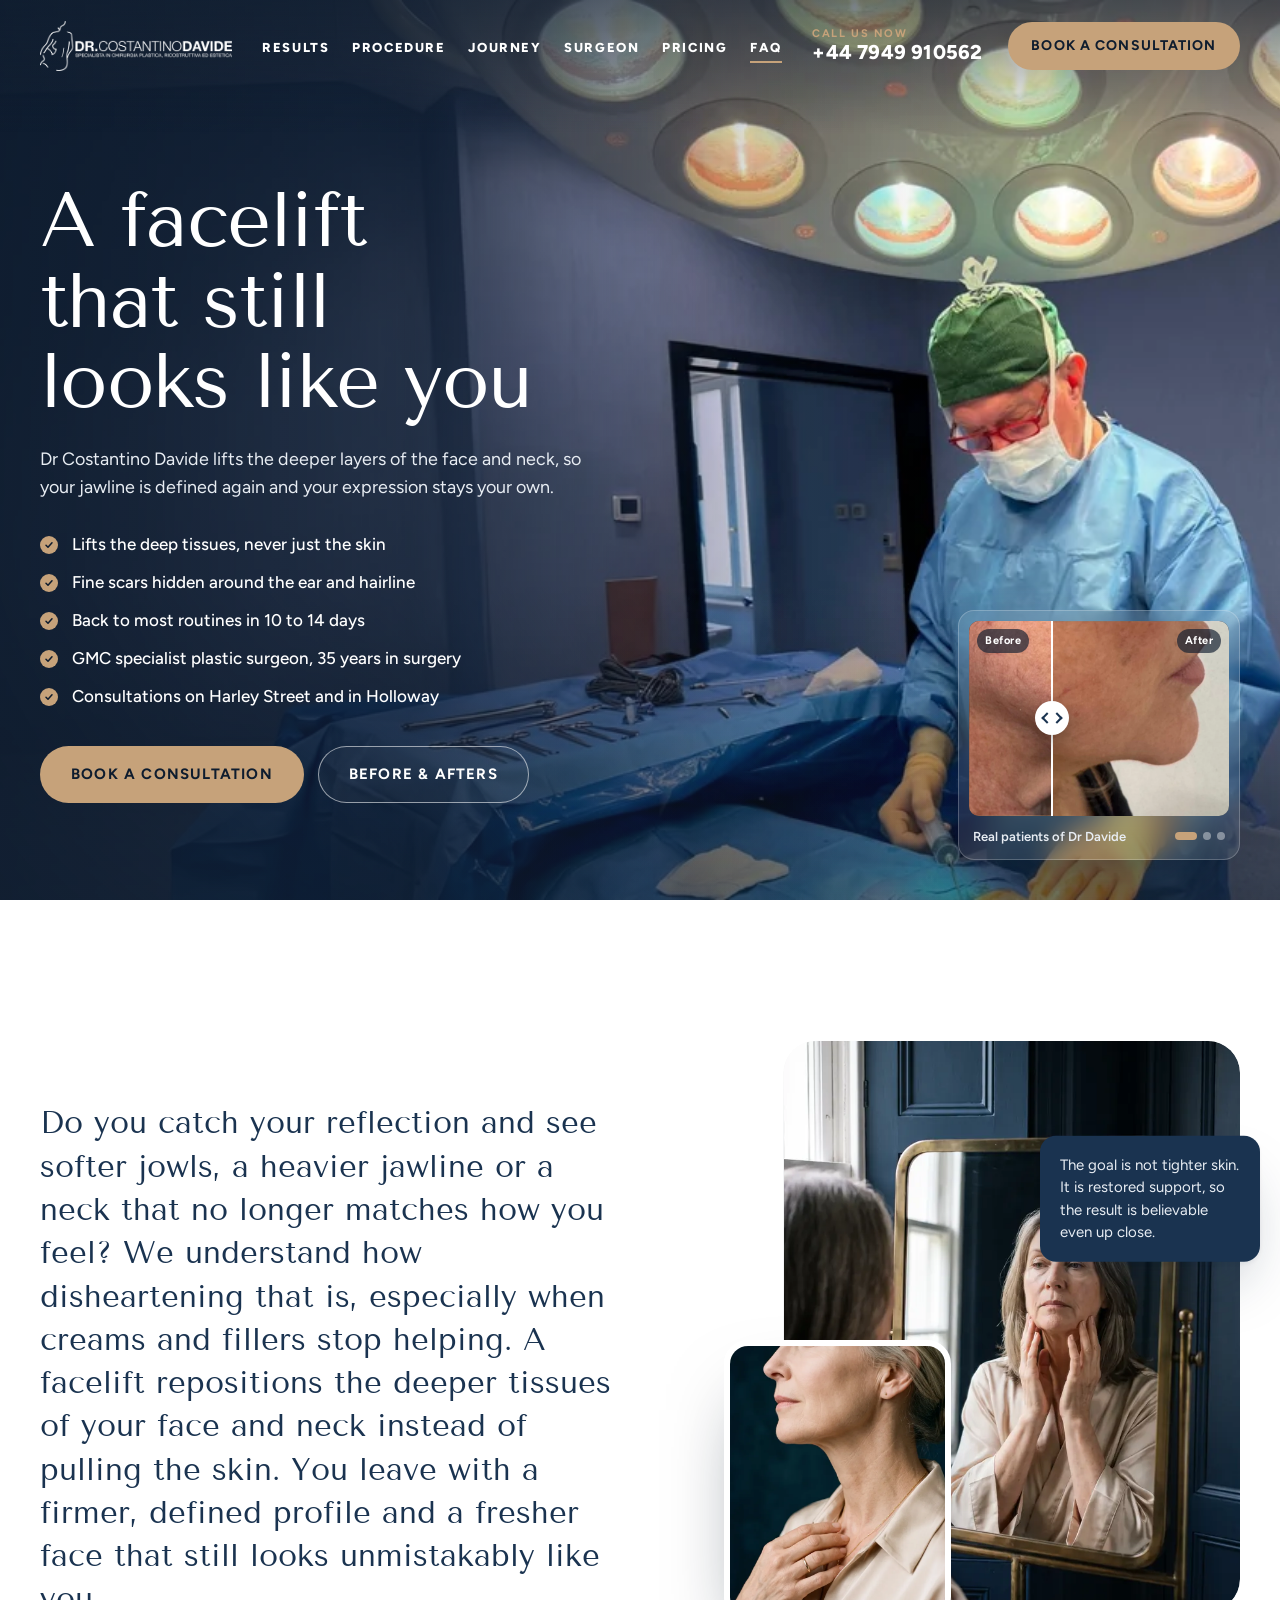
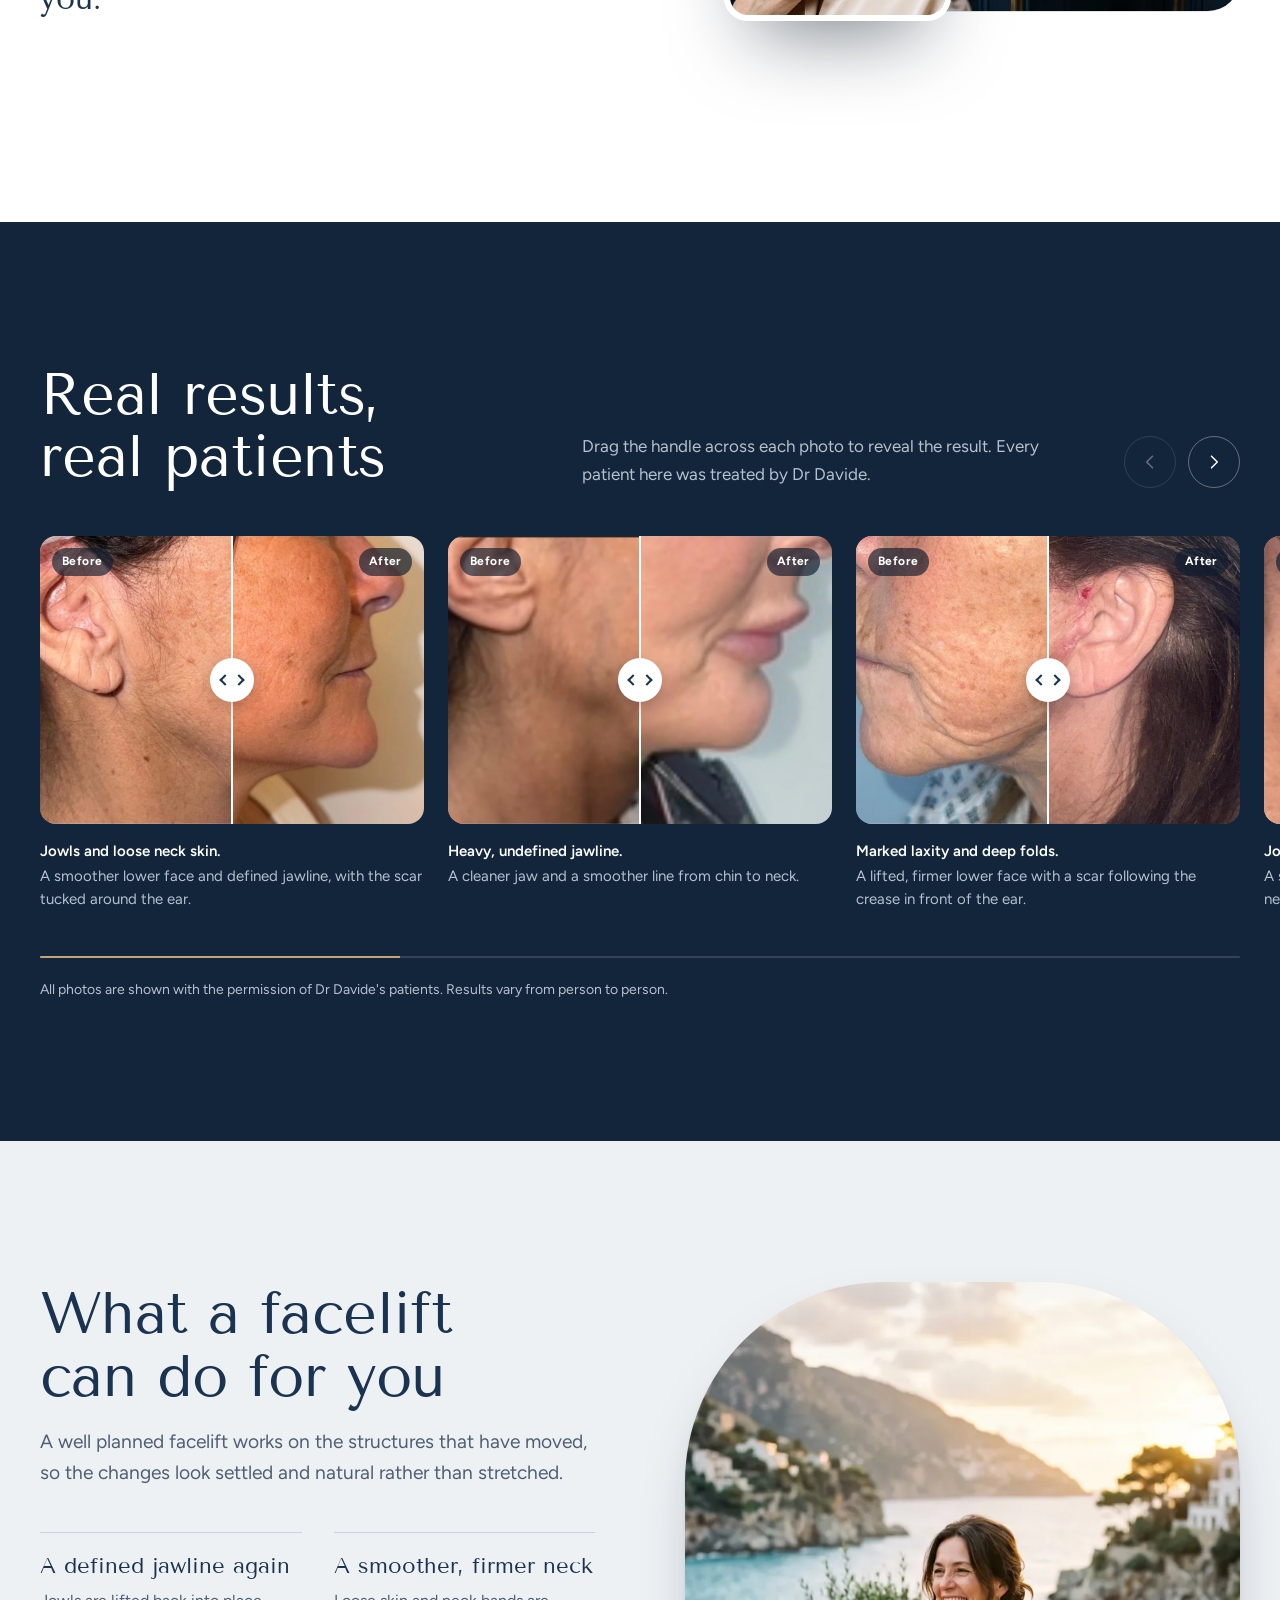
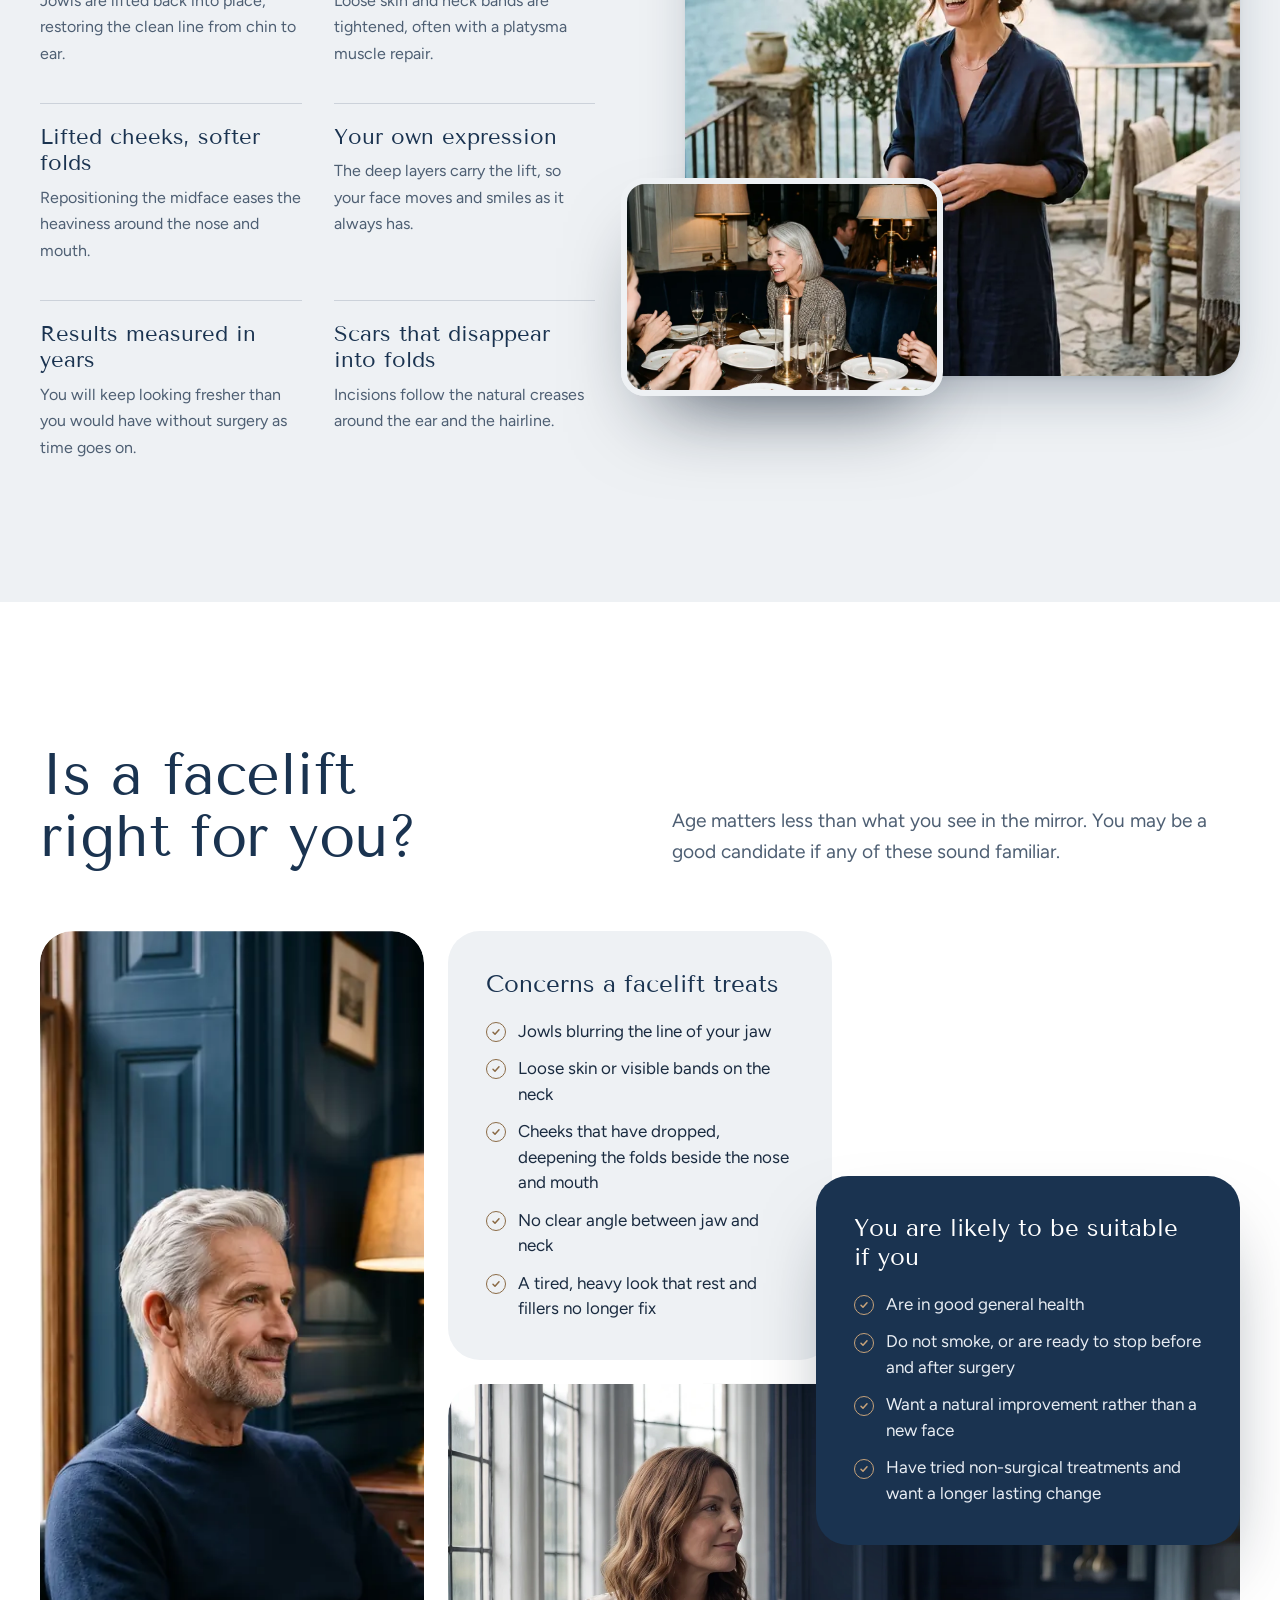
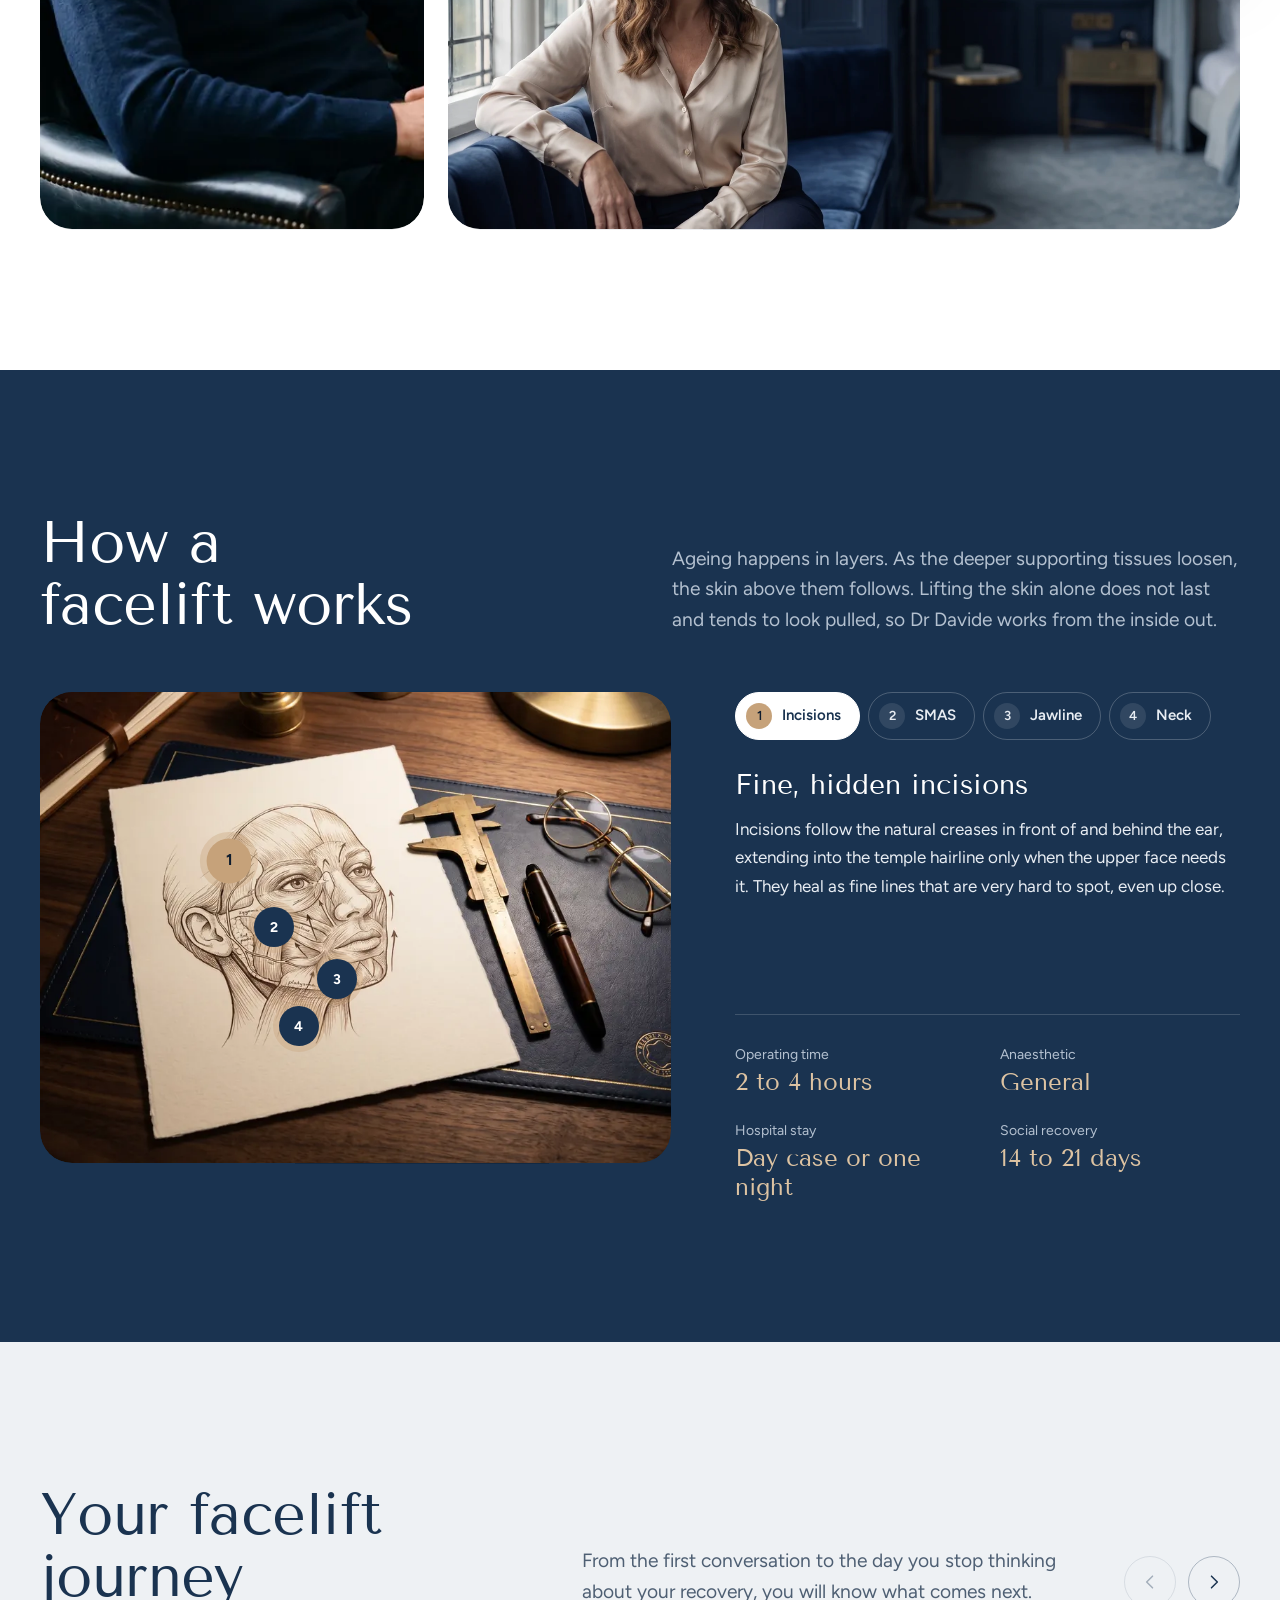
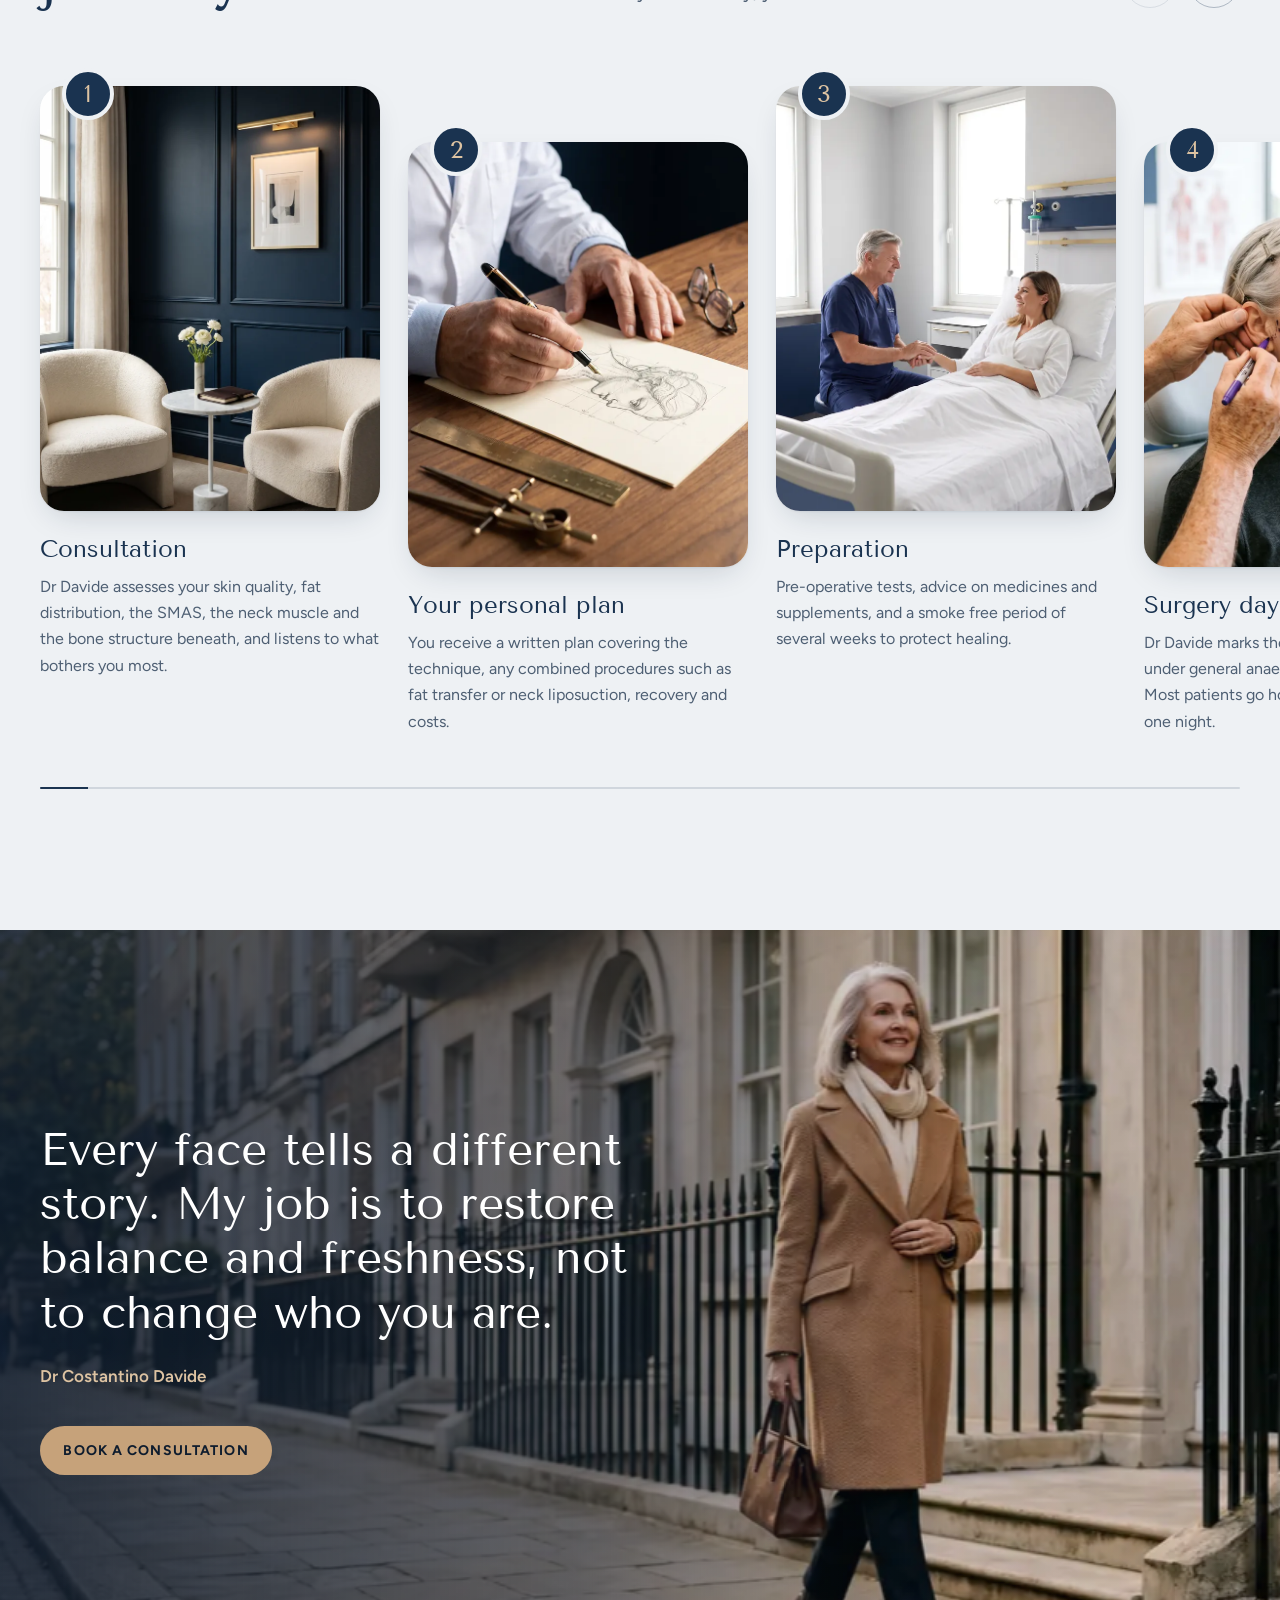
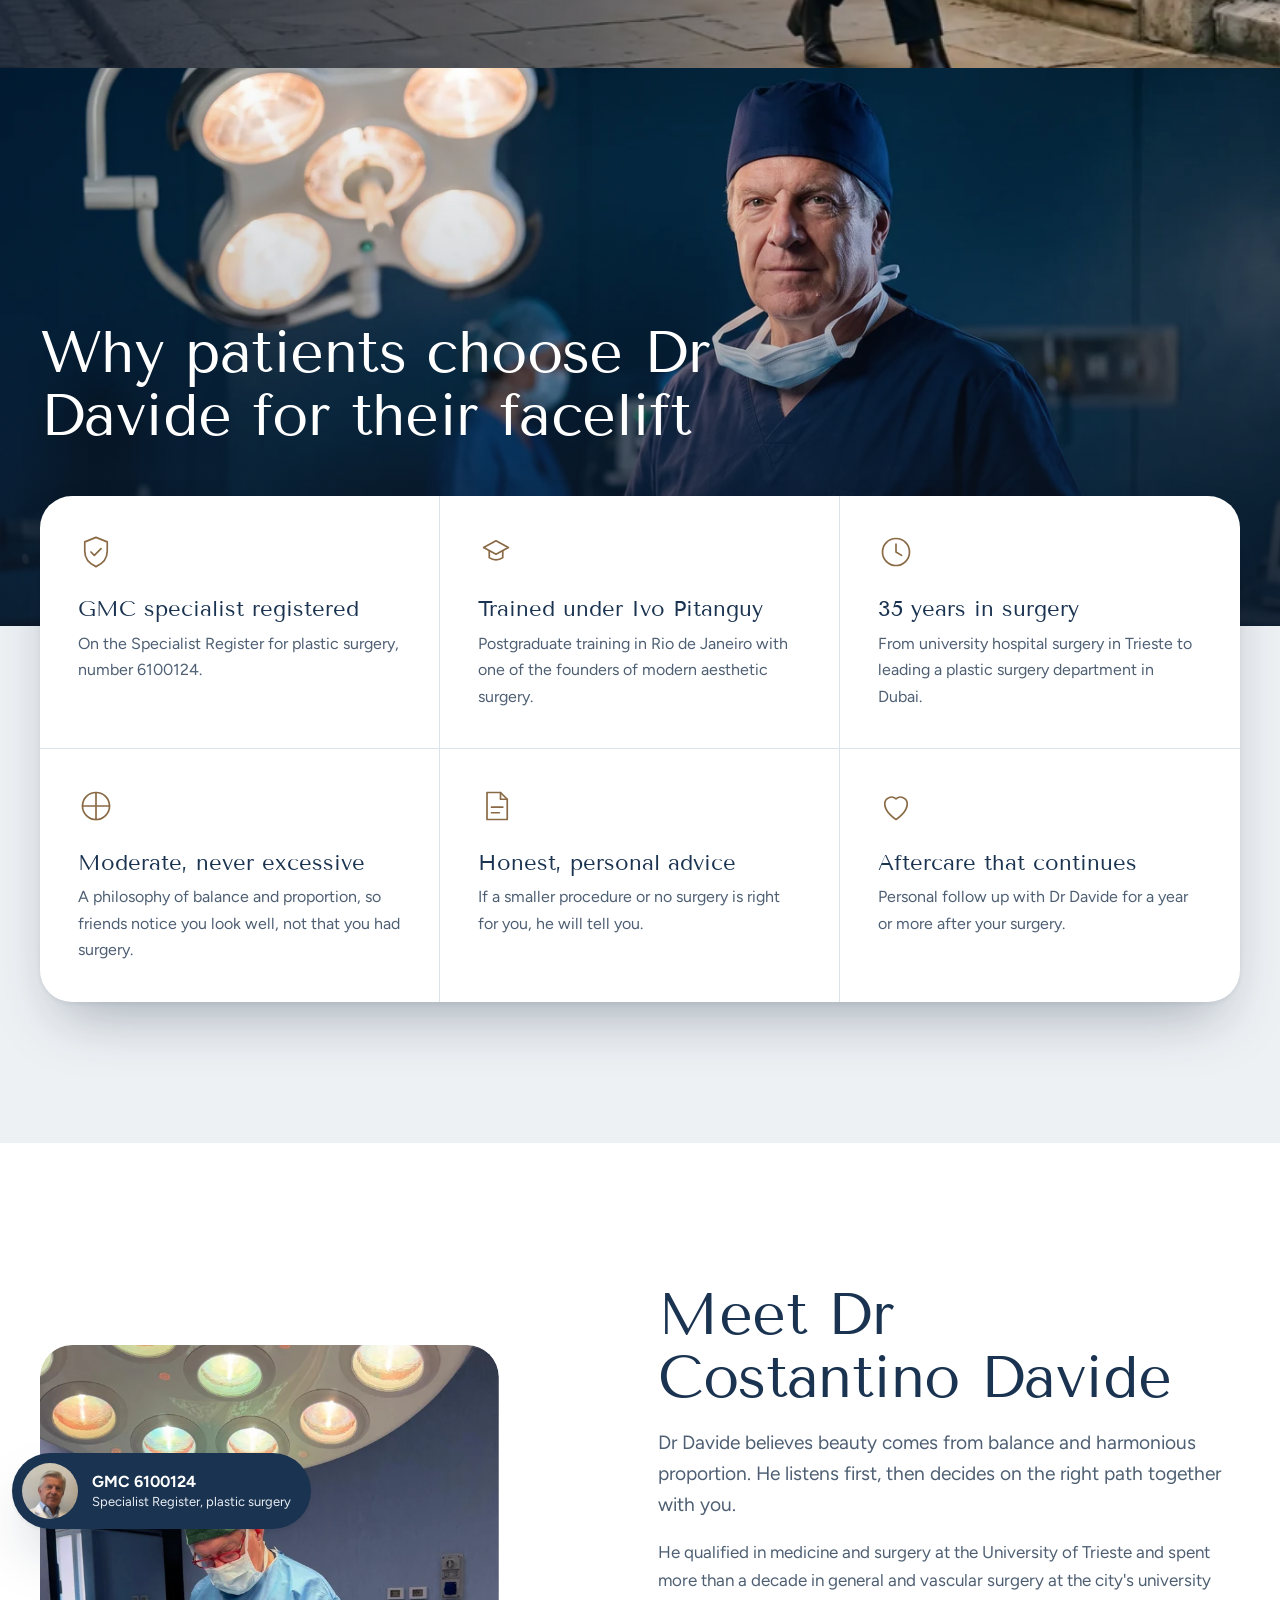
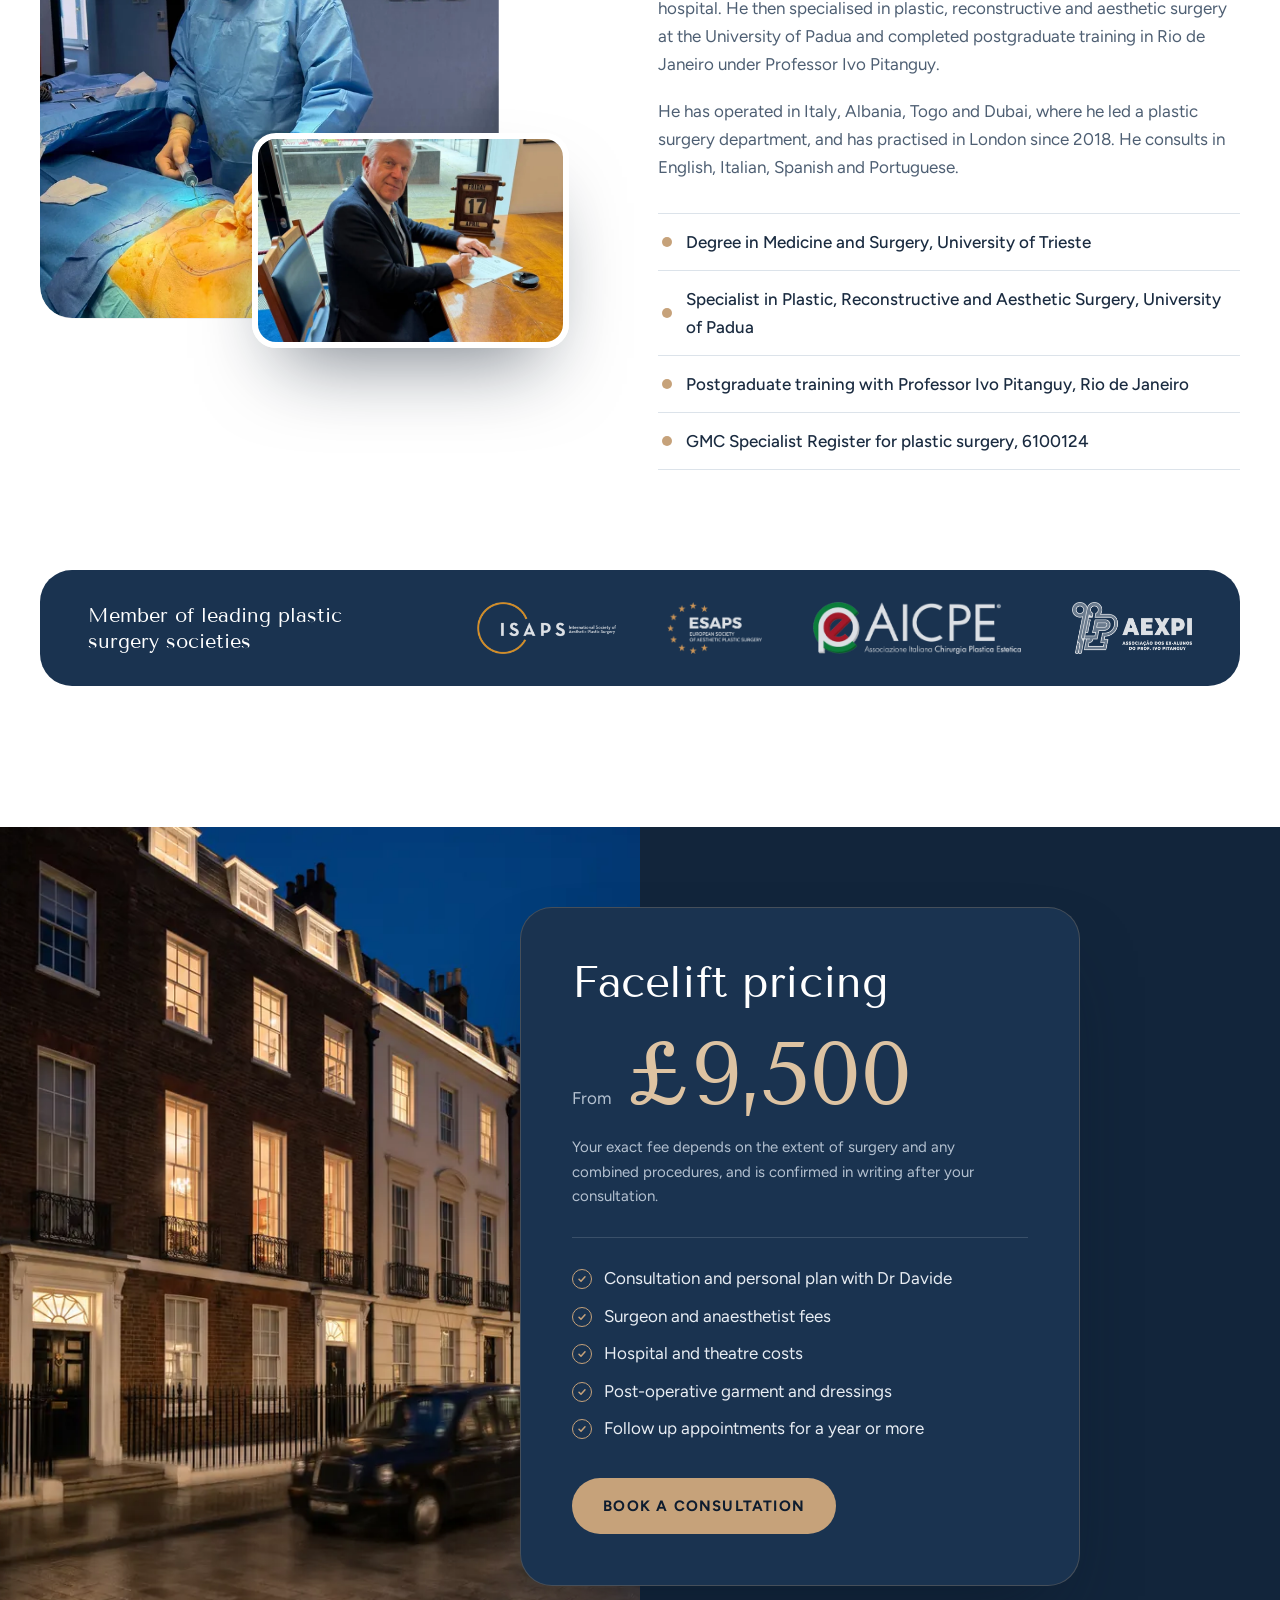
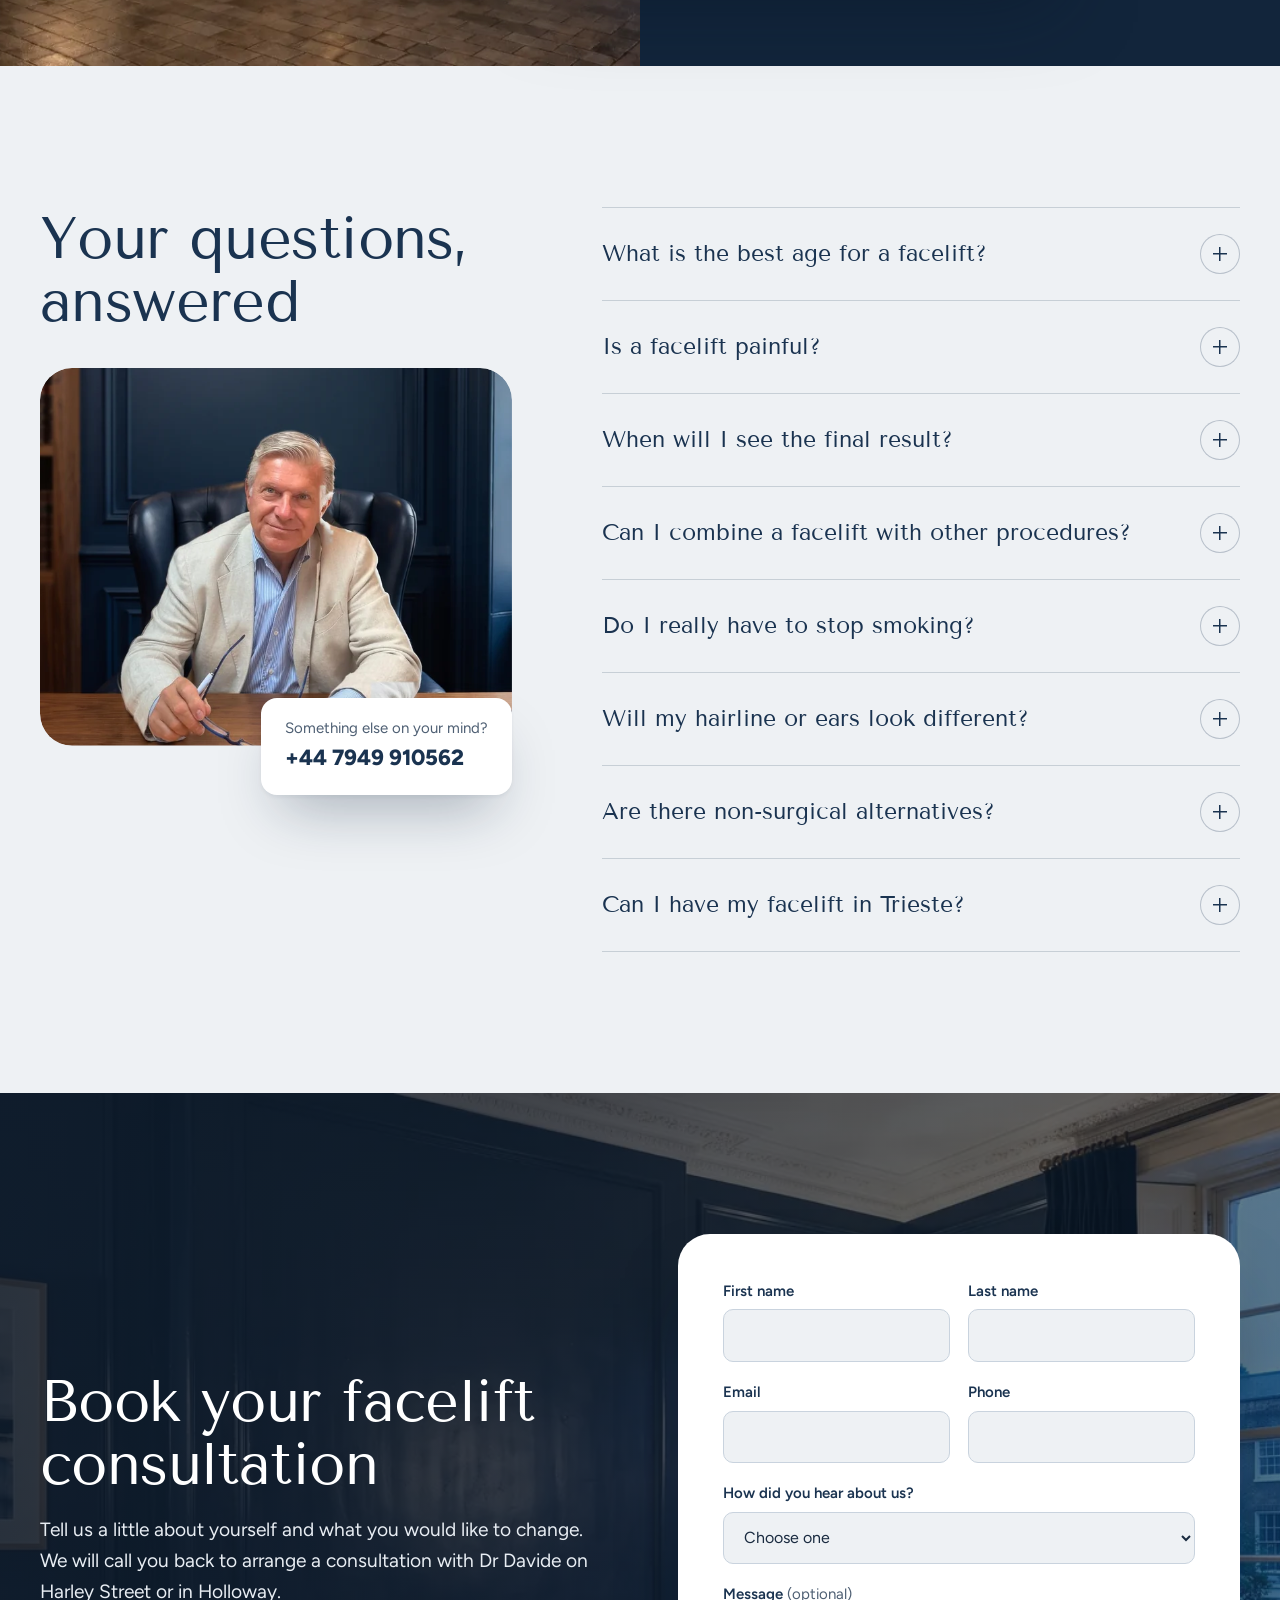
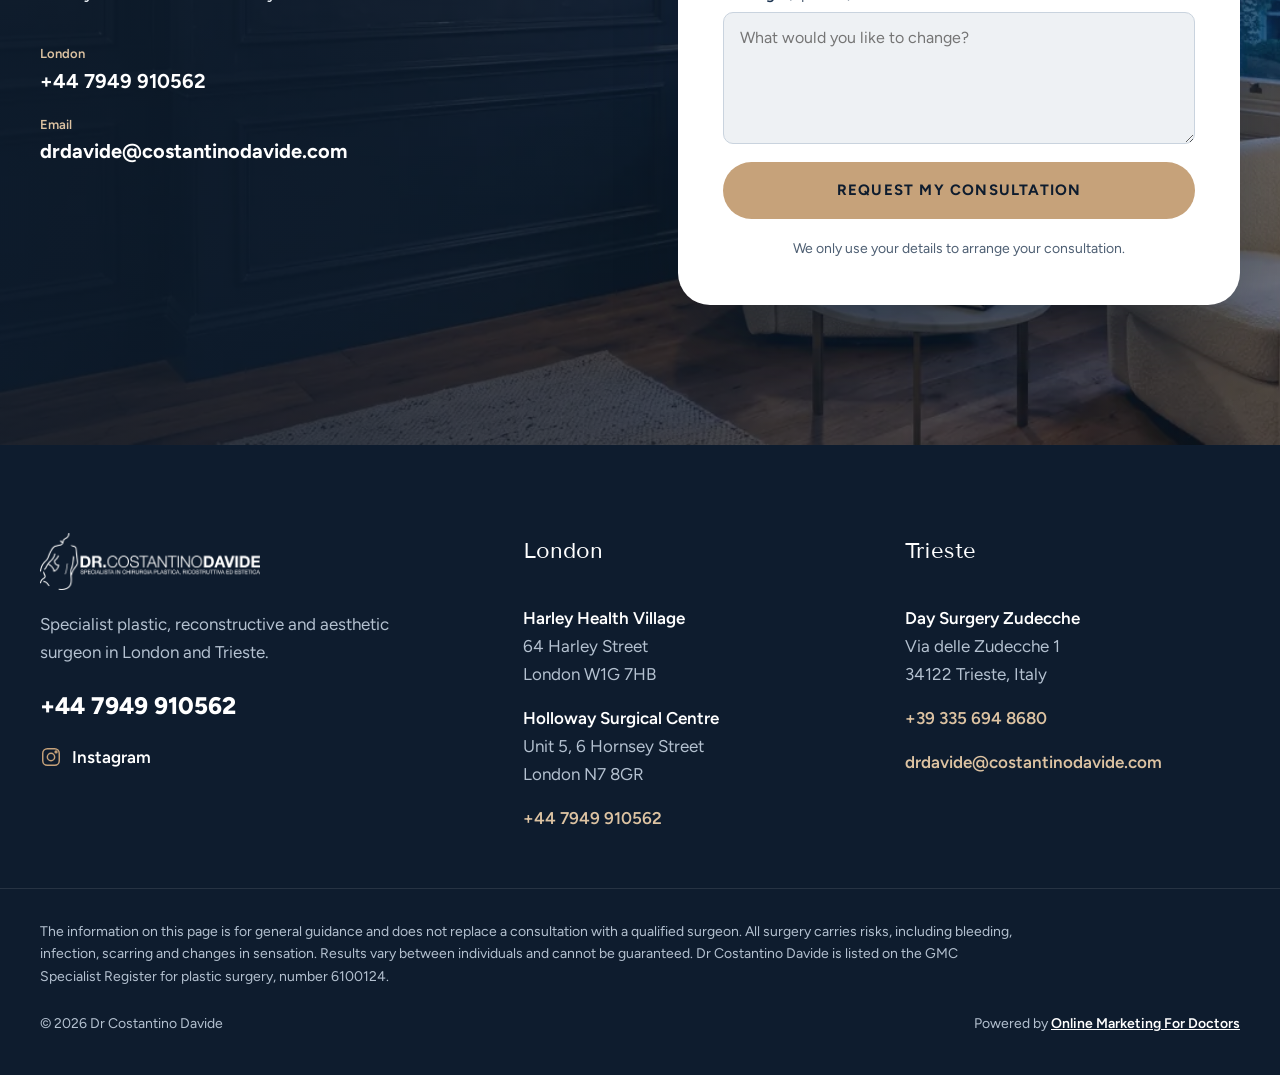
==== index.html @ c658f3ae "Switch headline font to Tenor Sans Co-Authored-By: Claude Opus 5.5 <noreply@anthropic.com> Claude-Se" ====
<!doctype html>
<html lang="en-GB">
<head>
  <meta charset="utf-8">
  <meta name="viewport" content="width=device-width, initial-scale=1">
  <meta name="robots" content="noindex, nofollow">
  <title>Facelift in London | Dr Costantino Davide</title>
  <meta name="description" content="Facelift and neck lift with Dr Costantino Davide, GMC specialist plastic surgeon on Harley Street and in Holloway, London. Natural, lasting results that still look like you.">
  <meta name="theme-color" content="#1A3350">
  <link rel="icon" href="assets/img/favicon.png" type="image/png">
  <link rel="preconnect" href="https://fonts.googleapis.com">
  <link rel="preconnect" href="https://fonts.gstatic.com" crossorigin>
  <link href="https://fonts.googleapis.com/css2?family=Tenor+Sans&family=Figtree:wght@400;500;600;700;800&display=swap" rel="stylesheet">
  <link rel="preload" as="image" imagesrcset="assets/img/gen/dr-hero-1400.webp 1400w, assets/img/gen/dr-hero-2400.webp 2400w" imagesizes="100vw" media="(min-width: 900px)">
  <link rel="preload" as="image" imagesrcset="assets/img/gen/dr-hero-mobile-900.webp 900w, assets/img/gen/dr-hero-mobile-1500.webp 1500w" imagesizes="100vw" media="(max-width: 899px)">
  <link rel="stylesheet" href="assets/css/styles.css">
</head>
<body>
  <a class="skip-link" href="#main">Skip to content</a>

  <!-- ============ HEADER ============ -->
  <header class="site-header" data-header>
    <div class="header-inner">
      <a class="header-logo" href="#top" aria-label="Dr Costantino Davide, back to top">
        <img class="logo-white" src="assets/img/logos/logo-white.webp" alt="Dr Costantino Davide" width="900" height="230">
        <img class="logo-blue" src="assets/img/logos/logo-blue.webp" alt="" width="900" height="230" aria-hidden="true">
      </a>
      <a class="btn btn-brass header-mobile-cta" href="#book">Book a consultation</a>

      <nav class="header-nav" aria-label="Page sections">
        <ul>
          <li><a href="#results">Results</a></li>
          <li><a href="#procedure">Procedure</a></li>
          <li><a href="#journey">Journey</a></li>
          <li><a href="#surgeon">Surgeon</a></li>
          <li><a href="#pricing">Pricing</a></li>
          <li><a href="#faq">FAQ</a></li>
        </ul>
      </nav>

      <a class="header-phone" href="tel:+447949910562">
        <span class="header-phone-label">Call us now</span>
        <span class="header-phone-number">+44 7949 910562</span>
      </a>
      <a class="btn btn-brass header-cta" href="#book">Book a consultation</a>

      <div class="header-icons">
        <a class="icon-btn" href="tel:+447949910562" aria-label="Call +44 7949 910562">
          <svg viewBox="0 0 24 24" aria-hidden="true"><path d="M6.6 10.8a15.1 15.1 0 0 0 6.6 6.6l2.2-2.2a1 1 0 0 1 1-.25 11.4 11.4 0 0 0 3.6.57 1 1 0 0 1 1 1V20a1 1 0 0 1-1 1A17 17 0 0 1 3 4a1 1 0 0 1 1-1h3.5a1 1 0 0 1 1 1c0 1.25.2 2.45.57 3.57a1 1 0 0 1-.25 1z"/></svg>
        </a>
        <button class="icon-btn menu-toggle" type="button" aria-label="Open menu" aria-expanded="false" aria-controls="mobile-menu" data-menu-toggle>
          <span></span><span></span><span></span>
        </button>
      </div>
    </div>

    <div class="mobile-menu" id="mobile-menu" data-mobile-menu hidden>
      <nav aria-label="Page sections, mobile">
        <ul>
          <li><a href="#results">Results</a></li>
          <li><a href="#procedure">Procedure</a></li>
          <li><a href="#journey">Journey</a></li>
          <li><a href="#surgeon">Surgeon</a></li>
          <li><a href="#pricing">Pricing</a></li>
          <li><a href="#faq">FAQ</a></li>
        </ul>
      </nav>
      <a class="mobile-menu-phone" href="tel:+447949910562"><span>Call us now</span>+44 7949 910562</a>
      <a class="btn btn-brass" href="#book">Book a consultation</a>
    </div>
  </header>

  <main id="main">

    <!-- ============ HERO ============ -->
    <section class="hero" id="top" aria-labelledby="hero-title">
      <div class="hero-media" aria-hidden="true">
        <picture>
          <source media="(max-width: 899px)" srcset="assets/img/gen/dr-hero-mobile-900.webp 900w, assets/img/gen/dr-hero-mobile-1500.webp 1500w" sizes="100vw">
          <img src="assets/img/gen/dr-hero-2400.webp" srcset="assets/img/gen/dr-hero-1400.webp 1400w, assets/img/gen/dr-hero-2400.webp 2400w" sizes="100vw" alt="" width="2400" height="1018" fetchpriority="high">
        </picture>
      </div>

      <div class="hero-inner">
        <div class="hero-copy">
          <h1 id="hero-title" class="hero-title">A facelift that still looks like you</h1>
          <p class="hero-sub">Dr Costantino Davide lifts the deeper layers of the face and neck, so your jawline is defined again and your expression stays your own.</p>
          <ul class="hero-points">
            <li>Lifts the deep tissues, never just the skin</li>
            <li>Fine scars hidden around the ear and hairline</li>
            <li>Back to most routines in 10 to 14 days</li>
            <li>GMC specialist plastic surgeon, 35 years in surgery</li>
            <li>Consultations on Harley Street and in Holloway</li>
          </ul>
          <div class="hero-actions">
            <a class="btn btn-brass btn-lg" href="#book">Book a consultation</a>
            <a class="btn btn-ghost btn-lg" href="#results">Before &amp; afters</a>
          </div>
        </div>

        <aside class="hero-ba" aria-label="Before and after preview" data-hero-ba>
          <div class="compare compare--mini" data-compare style="--pos: 50%">
            <img class="compare-after" src="assets/img/ba/p05-after.webp" alt="Patient after facelift" width="841" height="631" data-hero-after>
            <div class="compare-before"><img src="assets/img/ba/p05-before.webp" alt="Same patient before facelift" width="841" height="631" data-hero-before></div>
            <span class="compare-handle" aria-hidden="true"><span></span></span>
            <input class="compare-range" type="range" min="0" max="100" value="50" aria-label="Drag to compare before and after">
            <span class="compare-tag compare-tag--before">Before</span>
            <span class="compare-tag compare-tag--after">After</span>
          </div>
          <div class="hero-ba-foot">
            <p>Real patients of Dr Davide</p>
            <div class="hero-ba-dots" role="tablist" aria-label="Choose a patient">
              <button type="button" role="tab" aria-selected="true" aria-label="Patient 1" data-hero-dot="0"></button>
              <button type="button" role="tab" aria-selected="false" aria-label="Patient 2" data-hero-dot="1"></button>
              <button type="button" role="tab" aria-selected="false" aria-label="Patient 3" data-hero-dot="2"></button>
            </div>
          </div>
        </aside>
      </div>
    </section>

    <!-- ============ INTRO ============ -->
    <section class="intro" aria-label="Introduction">
      <div class="container intro-grid">
        <p class="intro-text">Do you catch your reflection and see softer jowls, a heavier jawline or a neck that no longer matches how you feel? We understand how disheartening that is, especially when creams and fillers stop helping. A facelift repositions the deeper tissues of your face and neck instead of pulling the skin. You leave with a firmer, defined profile and a fresher face that still looks unmistakably like you.</p>
        <div class="intro-media">
          <figure class="intro-main reveal">
            <img src="assets/img/fl/mirror-1200.webp" srcset="assets/img/fl/mirror-700.webp 700w, assets/img/fl/mirror-1200.webp 1200w" sizes="(min-width: 1024px) 34vw, 80vw" alt="A woman studying her jawline in an antique mirror" width="1200" height="1607" loading="lazy">
          </figure>
          <figure class="intro-satellite" data-parallax="-0.08">
            <img src="assets/img/fl/jaw-700.webp" alt="Close view of a smooth, defined jawline and neck" width="700" height="869" loading="lazy">
          </figure>
          <p class="intro-note" data-parallax="0.06">The goal is not tighter skin. It is restored support, so the result is believable even up close.</p>
        </div>
      </div>
    </section>

    <!-- ============ RESULTS ============ -->
    <section class="results" id="results" aria-labelledby="results-title">
      <div class="container">
        <div class="results-head">
          <h2 id="results-title" class="display-lg">Real results, real patients</h2>
          <p>Drag the handle across each photo to reveal the result. Every patient here was treated by Dr Davide.</p>
          <div class="results-nav">
            <button type="button" class="round-btn" data-results-prev aria-label="Previous patients">
              <svg viewBox="0 0 24 24" aria-hidden="true"><path d="M15 5l-7 7 7 7"/></svg>
            </button>
            <button type="button" class="round-btn" data-results-next aria-label="Next patients">
              <svg viewBox="0 0 24 24" aria-hidden="true"><path d="M9 5l7 7-7 7"/></svg>
            </button>
          </div>
        </div>
      </div>
      <div class="results-viewport" data-results>
        <ul class="results-track" data-results-track>
          <li class="result-card">
            <div class="compare" data-compare style="--pos: 50%">
              <img class="compare-after" src="assets/img/ba/p01-after.webp" alt="Patient 1 after facelift, right profile" width="1060" height="795" loading="lazy">
              <div class="compare-before"><img src="assets/img/ba/p01-before.webp" alt="Patient 1 before facelift, right profile" width="1060" height="795" loading="lazy"></div>
              <span class="compare-handle" aria-hidden="true"><span></span></span>
              <input class="compare-range" type="range" min="0" max="100" value="50" aria-label="Compare patient 1 before and after">
              <span class="compare-tag compare-tag--before">Before</span><span class="compare-tag compare-tag--after">After</span>
            </div>
            <p class="result-caption"><strong>Jowls and loose neck skin.</strong> A smoother lower face and defined jawline, with the scar tucked around the ear.</p>
          </li>
          <li class="result-card">
            <div class="compare" data-compare style="--pos: 50%">
              <img class="compare-after" src="assets/img/ba/p02-after.webp" alt="Patient 2 after facelift" width="843" height="632" loading="lazy">
              <div class="compare-before"><img src="assets/img/ba/p02-before.webp" alt="Patient 2 before facelift" width="843" height="632" loading="lazy"></div>
              <span class="compare-handle" aria-hidden="true"><span></span></span>
              <input class="compare-range" type="range" min="0" max="100" value="50" aria-label="Compare patient 2 before and after">
              <span class="compare-tag compare-tag--before">Before</span><span class="compare-tag compare-tag--after">After</span>
            </div>
            <p class="result-caption"><strong>Heavy, undefined jawline.</strong> A cleaner jaw and a smoother line from chin to neck.</p>
          </li>
          <li class="result-card">
            <div class="compare" data-compare style="--pos: 50%">
              <img class="compare-after" src="assets/img/ba/p03-after.webp" alt="Patient 3 after facelift" width="1060" height="795" loading="lazy">
              <div class="compare-before"><img src="assets/img/ba/p03-before.webp" alt="Patient 3 before facelift" width="1060" height="795" loading="lazy"></div>
              <span class="compare-handle" aria-hidden="true"><span></span></span>
              <input class="compare-range" type="range" min="0" max="100" value="50" aria-label="Compare patient 3 before and after">
              <span class="compare-tag compare-tag--before">Before</span><span class="compare-tag compare-tag--after">After</span>
            </div>
            <p class="result-caption"><strong>Marked laxity and deep folds.</strong> A lifted, firmer lower face with a scar following the crease in front of the ear.</p>
          </li>
          <li class="result-card">
            <div class="compare" data-compare style="--pos: 50%">
              <img class="compare-after" src="assets/img/ba/p04-after.webp" alt="Patient 4 after facelift" width="840" height="630" loading="lazy">
              <div class="compare-before"><img src="assets/img/ba/p04-before.webp" alt="Patient 4 before facelift" width="840" height="630" loading="lazy"></div>
              <span class="compare-handle" aria-hidden="true"><span></span></span>
              <input class="compare-range" type="range" min="0" max="100" value="50" aria-label="Compare patient 4 before and after">
              <span class="compare-tag compare-tag--before">Before</span><span class="compare-tag compare-tag--after">After</span>
            </div>
            <p class="result-caption"><strong>Jowling and neck laxity.</strong> A sharper jawline and a clearer angle between jaw and neck.</p>
          </li>
          <li class="result-card">
            <div class="compare" data-compare style="--pos: 50%">
              <img class="compare-after" src="assets/img/ba/p05-after.webp" alt="Patient 5 after facelift" width="841" height="631" loading="lazy">
              <div class="compare-before"><img src="assets/img/ba/p05-before.webp" alt="Patient 5 before facelift" width="841" height="631" loading="lazy"></div>
              <span class="compare-handle" aria-hidden="true"><span></span></span>
              <input class="compare-range" type="range" min="0" max="100" value="50" aria-label="Compare patient 5 before and after">
              <span class="compare-tag compare-tag--before">Before</span><span class="compare-tag compare-tag--after">After</span>
            </div>
            <p class="result-caption"><strong>Loose skin under the chin.</strong> A tighter neck and a crisper jawline.</p>
          </li>
          <li class="result-card">
            <div class="compare" data-compare style="--pos: 50%">
              <img class="compare-after" src="assets/img/ba/p06-after.webp" alt="Patient 6 after facelift" width="671" height="503" loading="lazy">
              <div class="compare-before"><img src="assets/img/ba/p06-before.webp" alt="Patient 6 before facelift" width="671" height="503" loading="lazy"></div>
              <span class="compare-handle" aria-hidden="true"><span></span></span>
              <input class="compare-range" type="range" min="0" max="100" value="50" aria-label="Compare patient 6 before and after">
              <span class="compare-tag compare-tag--before">Before</span><span class="compare-tag compare-tag--after">After</span>
            </div>
            <p class="result-caption"><strong>Jowls and folds around the mouth.</strong> A clearly defined jawline and a much tighter neck.</p>
          </li>
          <li class="result-card">
            <div class="compare" data-compare style="--pos: 50%">
              <img class="compare-after" src="assets/img/ba/p07-after.webp" alt="Patient 7 after facelift" width="785" height="589" loading="lazy">
              <div class="compare-before"><img src="assets/img/ba/p07-before.webp" alt="Patient 7 before facelift" width="785" height="589" loading="lazy"></div>
              <span class="compare-handle" aria-hidden="true"><span></span></span>
              <input class="compare-range" type="range" min="0" max="100" value="50" aria-label="Compare patient 7 before and after">
              <span class="compare-tag compare-tag--before">Before</span><span class="compare-tag compare-tag--after">After</span>
            </div>
            <p class="result-caption"><strong>Heavy lower face.</strong> A sharper jaw and a smoother neck.</p>
          </li>
          <li class="result-card">
            <div class="compare" data-compare style="--pos: 50%">
              <img class="compare-after" src="assets/img/ba/p08-after.webp" alt="Patient 8 after facelift" width="796" height="597" loading="lazy">
              <div class="compare-before"><img src="assets/img/ba/p08-before.webp" alt="Patient 8 before facelift" width="796" height="597" loading="lazy"></div>
              <span class="compare-handle" aria-hidden="true"><span></span></span>
              <input class="compare-range" type="range" min="0" max="100" value="50" aria-label="Compare patient 8 before and after">
              <span class="compare-tag compare-tag--before">Before</span><span class="compare-tag compare-tag--after">After</span>
            </div>
            <p class="result-caption"><strong>Lower face laxity.</strong> A cleaner jawline and a fresher, more youthful profile.</p>
          </li>
          <li class="result-card">
            <div class="compare" data-compare style="--pos: 50%">
              <img class="compare-after" src="assets/img/ba/p09-after.webp" alt="Patient 9 after facelift" width="1344" height="1008" loading="lazy">
              <div class="compare-before"><img src="assets/img/ba/p09-before.webp" alt="Patient 9 before facelift" width="1344" height="1008" loading="lazy"></div>
              <span class="compare-handle" aria-hidden="true"><span></span></span>
              <input class="compare-range" type="range" min="0" max="100" value="50" aria-label="Compare patient 9 before and after">
              <span class="compare-tag compare-tag--before">Before</span><span class="compare-tag compare-tag--after">After</span>
            </div>
            <p class="result-caption"><strong>Deep lines and a banded neck.</strong> A lifted face with a smoother jaw and neck contour.</p>
          </li>
          <li class="result-card">
            <div class="compare" data-compare style="--pos: 50%">
              <img class="compare-after" src="assets/img/ba/p10-after.webp" alt="Patient 10 after facelift" width="388" height="291" loading="lazy">
              <div class="compare-before"><img src="assets/img/ba/p10-before.webp" alt="Patient 10 before facelift" width="388" height="291" loading="lazy"></div>
              <span class="compare-handle" aria-hidden="true"><span></span></span>
              <input class="compare-range" type="range" min="0" max="100" value="50" aria-label="Compare patient 10 before and after">
              <span class="compare-tag compare-tag--before">Before</span><span class="compare-tag compare-tag--after">After</span>
            </div>
            <p class="result-caption"><strong>Loose skin along the jaw.</strong> A firmer neck and a more defined jaw.</p>
          </li>
        </ul>
      </div>
      <div class="container">
        <div class="results-progress" aria-hidden="true"><span data-results-bar></span></div>
        <p class="results-disclaimer">All photos are shown with the permission of Dr Davide's patients. Results vary from person to person.</p>
      </div>
    </section>

    <!-- ============ BENEFITS ============ -->
    <section class="benefits section" id="benefits" aria-labelledby="benefits-title">
      <div class="container benefits-grid">
        <div class="benefits-copy">
          <h2 id="benefits-title" class="display-lg">What a facelift can do for you</h2>
          <p class="lede">A well planned facelift works on the structures that have moved, so the changes look settled and natural rather than stretched.</p>
          <ul class="benefit-list">
            <li>
              <h3>A defined jawline again</h3>
              <p>Jowls are lifted back into place, restoring the clean line from chin to ear.</p>
            </li>
            <li>
              <h3>A smoother, firmer neck</h3>
              <p>Loose skin and neck bands are tightened, often with a platysma muscle repair.</p>
            </li>
            <li>
              <h3>Lifted cheeks, softer folds</h3>
              <p>Repositioning the midface eases the heaviness around the nose and mouth.</p>
            </li>
            <li>
              <h3>Your own expression</h3>
              <p>The deep layers carry the lift, so your face moves and smiles as it always has.</p>
            </li>
            <li>
              <h3>Results measured in years</h3>
              <p>You will keep looking fresher than you would have without surgery as time goes on.</p>
            </li>
            <li>
              <h3>Scars that disappear into folds</h3>
              <p>Incisions follow the natural creases around the ear and the hairline.</p>
            </li>
          </ul>
        </div>
        <div class="benefits-media">
          <figure class="benefits-main reveal">
            <img src="assets/img/fl/terrace-1200.webp" srcset="assets/img/fl/terrace-700.webp 700w, assets/img/fl/terrace-1200.webp 1200w" sizes="(min-width: 1024px) 42vw, 92vw" alt="A woman laughing on a sunlit terrace by the sea" width="1200" height="1607" loading="lazy">
          </figure>
          <figure class="benefits-satellite" data-parallax="-0.1">
            <img src="assets/img/fl/dinner-900.webp" alt="A woman with a silver bob laughing at dinner with friends" width="900" height="604" loading="lazy">
          </figure>
        </div>
      </div>
    </section>

    <!-- ============ CANDIDATES ============ -->
    <section class="candidates section" id="candidates" aria-labelledby="candidates-title">
      <div class="container">
        <div class="candidates-head">
          <h2 id="candidates-title" class="display-lg">Is a facelift right for you?</h2>
          <p class="lede">Age matters less than what you see in the mirror. You may be a good candidate if any of these sound familiar.</p>
        </div>
        <div class="candidates-mosaic">
          <figure class="cand-img cand-img--a reveal">
            <img src="assets/img/fl/man-1200.webp" srcset="assets/img/fl/man-700.webp 700w, assets/img/fl/man-1200.webp 1200w" sizes="(min-width: 1024px) 28vw, 60vw" alt="A man in his sixties seated by a window" width="1200" height="1607" loading="lazy">
          </figure>
          <div class="cand-card">
            <h3>Concerns a facelift treats</h3>
            <ul class="check-list">
              <li>Jowls blurring the line of your jaw</li>
              <li>Loose skin or visible bands on the neck</li>
              <li>Cheeks that have dropped, deepening the folds beside the nose and mouth</li>
              <li>No clear angle between jaw and neck</li>
              <li>A tired, heavy look that rest and fillers no longer fix</li>
            </ul>
          </div>
          <figure class="cand-img cand-img--b reveal">
            <img src="assets/img/gen/testimonial-1400.webp" srcset="assets/img/gen/testimonial-1400.webp 1400w, assets/img/gen/testimonial-2000.webp 2000w" sizes="(min-width: 1024px) 40vw, 92vw" alt="A woman sitting by a tall window in a navy room" width="1400" height="781" loading="lazy">
          </figure>
          <div class="cand-card cand-card--navy">
            <h3>You are likely to be suitable if you</h3>
            <ul class="check-list">
              <li>Are in good general health</li>
              <li>Do not smoke, or are ready to stop before and after surgery</li>
              <li>Want a natural improvement rather than a new face</li>
              <li>Have tried non-surgical treatments and want a longer lasting change</li>
            </ul>
          </div>
        </div>
      </div>
    </section>

    <!-- ============ HOW IT WORKS ============ -->
    <section class="procedure section" id="procedure" aria-labelledby="procedure-title">
      <div class="container procedure-grid">
        <div class="procedure-head">
          <h2 id="procedure-title" class="display-lg">How a facelift works</h2>
          <p class="lede">Ageing happens in layers. As the deeper supporting tissues loosen, the skin above them follows. Lifting the skin alone does not last and tends to look pulled, so Dr Davide works from the inside out.</p>
        </div>

        <div class="anatomy" data-anatomy>
          <div class="anatomy-figure reveal">
            <img src="assets/img/fl/anatomy-1600.webp" srcset="assets/img/fl/anatomy-900.webp 900w, assets/img/fl/anatomy-1600.webp 1600w" sizes="(min-width: 1024px) 56vw, 100vw" alt="Pen and ink study of the layers of the face, with lift arrows over the cheek and jaw" width="1600" height="1195" loading="lazy">
            <button type="button" class="hotspot" style="left: 30%; top: 36%;" data-hotspot="0" aria-label="Show: incisions"><span>1</span></button>
            <button type="button" class="hotspot" style="left: 37%; top: 50%;" data-hotspot="1" aria-label="Show: the SMAS layer"><span>2</span></button>
            <button type="button" class="hotspot" style="left: 47%; top: 61%;" data-hotspot="2" aria-label="Show: jawline and jowls"><span>3</span></button>
            <button type="button" class="hotspot" style="left: 41%; top: 71%;" data-hotspot="3" aria-label="Show: the platysma muscle"><span>4</span></button>
          </div>

          <div class="anatomy-panel">
            <div class="anatomy-tabs" role="tablist" aria-label="Layers of a facelift">
              <button type="button" role="tab" id="tab-0" aria-controls="layer-0" aria-selected="true" data-layer-tab="0"><span>1</span>Incisions</button>
              <button type="button" role="tab" id="tab-1" aria-controls="layer-1" aria-selected="false" data-layer-tab="1" tabindex="-1"><span>2</span>SMAS</button>
              <button type="button" role="tab" id="tab-2" aria-controls="layer-2" aria-selected="false" data-layer-tab="2" tabindex="-1"><span>3</span>Jawline</button>
              <button type="button" role="tab" id="tab-3" aria-controls="layer-3" aria-selected="false" data-layer-tab="3" tabindex="-1"><span>4</span>Neck</button>
            </div>
            <div class="anatomy-layer" role="tabpanel" id="layer-0" aria-labelledby="tab-0" data-layer="0">
              <h3>Fine, hidden incisions</h3>
              <p>Incisions follow the natural creases in front of and behind the ear, extending into the temple hairline only when the upper face needs it. They heal as fine lines that are very hard to spot, even up close.</p>
            </div>
            <div class="anatomy-layer" role="tabpanel" id="layer-1" aria-labelledby="tab-1" data-layer="1" hidden>
              <h3>Repositioning the SMAS</h3>
              <p>The superficial musculo aponeurotic system, or SMAS, is the supportive layer beneath the skin and fat. Dr Davide lifts and secures it by plication or advancement, or uses a deep plane approach where it suits your anatomy. Because the deep layer carries the tension, the skin lies naturally on top.</p>
            </div>
            <div class="anatomy-layer" role="tabpanel" id="layer-2" aria-labelledby="tab-2" data-layer="2" hidden>
              <h3>Redefining the jawline</h3>
              <p>The direction and strength of each lift are planned around your proportions and expression lines. Restoring the tissue to its original position removes jowls and redraws the jaw, while fat transfer can add back volume where the face has hollowed.</p>
            </div>
            <div class="anatomy-layer" role="tabpanel" id="layer-3" aria-labelledby="tab-3" data-layer="3" hidden>
              <h3>Platysmaplasty for the neck</h3>
              <p>The platysma is the thin muscle that forms visible bands as it loosens. Reshaping it, sometimes with liposuction under the chin, gives the neck a smooth contour and a crisp angle beneath the jaw. Excess skin is then trimmed and closed with fine sutures.</p>
            </div>
            <dl class="procedure-facts">
              <div><dt>Operating time</dt><dd>2 to 4 hours</dd></div>
              <div><dt>Anaesthetic</dt><dd>General</dd></div>
              <div><dt>Hospital stay</dt><dd>Day case or one night</dd></div>
              <div><dt>Social recovery</dt><dd>14 to 21 days</dd></div>
            </dl>
          </div>
        </div>
      </div>
    </section>

    <!-- ============ JOURNEY ============ -->
    <section class="journey section" id="journey" aria-labelledby="journey-title">
      <div class="container journey-head">
        <h2 id="journey-title" class="display-lg">Your facelift journey</h2>
        <p class="lede">From the first conversation to the day you stop thinking about your recovery, you will know what comes next.</p>
        <div class="journey-nav">
          <button type="button" class="round-btn round-btn--dark" data-journey-prev aria-label="Previous step">
            <svg viewBox="0 0 24 24" aria-hidden="true"><path d="M15 5l-7 7 7 7"/></svg>
          </button>
          <button type="button" class="round-btn round-btn--dark" data-journey-next aria-label="Next step">
            <svg viewBox="0 0 24 24" aria-hidden="true"><path d="M9 5l7 7-7 7"/></svg>
          </button>
        </div>
      </div>
      <ol class="journey-track" data-journey>
        <li class="step">
          <figure><img src="assets/img/gen/step-consultation-700.webp" srcset="assets/img/gen/step-consultation-700.webp 700w, assets/img/gen/step-consultation-1200.webp 1200w" sizes="(min-width: 1024px) 26vw, 78vw" alt="A quiet consulting room with two armchairs" width="700" height="869" loading="lazy"></figure>
          <span class="step-num">1</span>
          <h3>Consultation</h3>
          <p>Dr Davide assesses your skin quality, fat distribution, the SMAS, the neck muscle and the bone structure beneath, and listens to what bothers you most.</p>
        </li>
        <li class="step">
          <figure><img src="assets/img/gen/planning-700.webp" srcset="assets/img/gen/planning-700.webp 700w, assets/img/gen/planning-1200.webp 1200w" sizes="(min-width: 1024px) 26vw, 78vw" alt="A surgeon's hands sketching facial proportions" width="700" height="869" loading="lazy"></figure>
          <span class="step-num">2</span>
          <h3>Your personal plan</h3>
          <p>You receive a written plan covering the technique, any combined procedures such as fat transfer or neck liposuction, recovery and costs.</p>
        </li>
        <li class="step">
          <figure><img src="assets/img/gen/pre-op-700.webp" srcset="assets/img/gen/pre-op-700.webp 700w, assets/img/gen/pre-op-1200.webp 1200w" sizes="(min-width: 1024px) 26vw, 78vw" alt="A surgeon reassuring a patient in a hospital bed" width="700" height="869" loading="lazy"></figure>
          <span class="step-num">3</span>
          <h3>Preparation</h3>
          <p>Pre-operative tests, advice on medicines and supplements, and a smoke free period of several weeks to protect healing.</p>
        </li>
        <li class="step">
          <figure><img src="assets/img/fl/markings-700.webp" srcset="assets/img/fl/markings-700.webp 700w, assets/img/fl/markings-1200.webp 1200w" sizes="(min-width: 1024px) 26vw, 78vw" alt="Surgical markings being drawn along a patient's jawline" width="700" height="1206" loading="lazy"></figure>
          <span class="step-num">4</span>
          <h3>Surgery day</h3>
          <p>Dr Davide marks the lift vectors, then operates under general anaesthetic for two to four hours. Most patients go home the same day or after one night.</p>
        </li>
        <li class="step">
          <figure><img src="assets/img/fl/recovery-900.webp" srcset="assets/img/fl/recovery-900.webp 900w, assets/img/fl/recovery-1600.webp 1600w" sizes="(min-width: 1024px) 26vw, 78vw" alt="A woman resting at home in a soft chin wrap with tea and a book" width="900" height="604" loading="lazy"></figure>
          <span class="step-num">5</span>
          <h3>The first two weeks</h3>
          <p>Swelling and bruising peak early and settle through the first week. Stitches come out, and by day 10 to 14 most people are back to normal routines.</p>
        </li>
        <li class="step">
          <figure><img src="assets/img/fl/dinner-900.webp" srcset="assets/img/fl/dinner-900.webp 900w, assets/img/fl/dinner-1600.webp 1600w" sizes="(min-width: 1024px) 26vw, 78vw" alt="A woman laughing at a candlelit dinner" width="900" height="604" loading="lazy"></figure>
          <span class="step-num">6</span>
          <h3>Back in the world</h3>
          <p>You are ready for social plans within two to three weeks, while the result keeps refining. Follow up appointments continue for a year or more.</p>
        </li>
      </ol>
      <div class="container"><div class="journey-progress" aria-hidden="true"><span data-journey-bar></span></div></div>
    </section>

    <!-- ============ STATEMENT BAND ============ -->
    <section class="band" aria-label="Our philosophy">
      <div class="band-media" aria-hidden="true">
        <img src="assets/img/fl/mayfair-2400.webp" srcset="assets/img/fl/mayfair-1400.webp 1400w, assets/img/fl/mayfair-2400.webp 2400w" sizes="100vw" alt="" width="2400" height="1018" loading="lazy" data-parallax-bg>
      </div>
      <div class="container band-inner">
        <blockquote>
          <p>Every face tells a different story. My job is to restore balance and freshness, not to change who you are.</p>
          <footer>Dr Costantino Davide</footer>
        </blockquote>
        <a class="btn btn-brass" href="#book">Book a consultation</a>
      </div>
    </section>

    <!-- ============ WHY CHOOSE ============ -->
    <section class="why" id="why" aria-labelledby="why-title">
      <div class="why-media">
        <img src="assets/img/gen/why-theatre-2400.webp" srcset="assets/img/gen/why-theatre-1400.webp 1400w, assets/img/gen/why-theatre-2400.webp 2400w" sizes="100vw" alt="Dr Davide in the operating theatre" width="2400" height="1610" loading="lazy">
        <div class="container why-intro">
          <h2 id="why-title" class="display-lg">Why patients choose Dr Davide for their facelift</h2>
        </div>
      </div>
      <div class="container">
        <ul class="why-grid">
          <li>
            <svg class="why-icon" viewBox="0 0 32 32" aria-hidden="true"><path d="M16 3l10 4v8c0 7-4.5 11.5-10 14C10.5 26.5 6 22 6 15V7z"/><path d="M11.5 16l3 3 6-6"/></svg>
            <h3>GMC specialist registered</h3>
            <p>On the Specialist Register for plastic surgery, number 6100124.</p>
          </li>
          <li>
            <svg class="why-icon" viewBox="0 0 32 32" aria-hidden="true"><path d="M5 12l11-6 11 6-11 6z"/><path d="M10 15v6c3.5 2.6 8.5 2.6 12 0v-6"/></svg>
            <h3>Trained under Ivo Pitanguy</h3>
            <p>Postgraduate training in Rio de Janeiro with one of the founders of modern aesthetic surgery.</p>
          </li>
          <li>
            <svg class="why-icon" viewBox="0 0 32 32" aria-hidden="true"><circle cx="16" cy="16" r="12"/><path d="M16 9v7l5 3"/></svg>
            <h3>35 years in surgery</h3>
            <p>From university hospital surgery in Trieste to leading a plastic surgery department in Dubai.</p>
          </li>
          <li>
            <svg class="why-icon" viewBox="0 0 32 32" aria-hidden="true"><circle cx="16" cy="16" r="12"/><path d="M16 4v24M4 16h24"/></svg>
            <h3>Moderate, never excessive</h3>
            <p>A philosophy of balance and proportion, so friends notice you look well, not that you had surgery.</p>
          </li>
          <li>
            <svg class="why-icon" viewBox="0 0 32 32" aria-hidden="true"><path d="M8 4h12l6 6v18H8z"/><path d="M20 4v6h6M12 17h10M12 22h7"/></svg>
            <h3>Honest, personal advice</h3>
            <p>If a smaller procedure or no surgery is right for you, he will tell you.</p>
          </li>
          <li>
            <svg class="why-icon" viewBox="0 0 32 32" aria-hidden="true"><path d="M16 28s-10-6.2-10-14a6 6 0 0 1 10-4.4A6 6 0 0 1 26 14c0 7.8-10 14-10 14z"/></svg>
            <h3>Aftercare that continues</h3>
            <p>Personal follow up with Dr Davide for a year or more after your surgery.</p>
          </li>
        </ul>
      </div>
    </section>

    <!-- ============ MEET THE DOCTOR ============ -->
    <section class="surgeon section" id="surgeon" aria-labelledby="surgeon-title">
      <div class="container surgeon-grid">
        <div class="surgeon-collage">
          <figure class="surgeon-main reveal">
            <img src="assets/img/real/real-operating-1200.webp" srcset="assets/img/real/real-operating-700.webp 700w, assets/img/real/real-operating-1200.webp 1200w" sizes="(min-width: 1024px) 36vw, 80vw" alt="Dr Costantino Davide operating" width="1200" height="1490" loading="lazy">
          </figure>
          <figure class="surgeon-inset" data-parallax="-0.08">
            <img src="assets/img/real/real-desk-700.webp" srcset="assets/img/real/real-desk-700.webp 700w, assets/img/real/real-desk-1200.webp 1200w" sizes="(min-width: 1024px) 22vw, 55vw" alt="Dr Davide writing at his desk" width="700" height="470" loading="lazy">
          </figure>
          <div class="surgeon-badge" data-parallax="0.06">
            <img src="assets/img/real/real-headshot-480.webp" alt="Portrait of Dr Costantino Davide" width="480" height="480" loading="lazy">
            <p><strong>GMC 6100124</strong>Specialist Register, plastic surgery</p>
          </div>
        </div>
        <div class="surgeon-copy">
          <h2 id="surgeon-title" class="display-lg">Meet Dr Costantino Davide</h2>
          <p class="lede">Dr Davide believes beauty comes from balance and harmonious proportion. He listens first, then decides on the right path together with you.</p>
          <p>He qualified in medicine and surgery at the University of Trieste and spent more than a decade in general and vascular surgery at the city's university hospital. He then specialised in plastic, reconstructive and aesthetic surgery at the University of Padua and completed postgraduate training in Rio de Janeiro under Professor Ivo Pitanguy.</p>
          <p>He has operated in Italy, Albania, Togo and Dubai, where he led a plastic surgery department, and has practised in London since 2018. He consults in English, Italian, Spanish and Portuguese.</p>
          <ul class="qual-list">
            <li>Degree in Medicine and Surgery, University of Trieste</li>
            <li>Specialist in Plastic, Reconstructive and Aesthetic Surgery, University of Padua</li>
            <li>Postgraduate training with Professor Ivo Pitanguy, Rio de Janeiro</li>
            <li>GMC Specialist Register for plastic surgery, 6100124</li>
          </ul>
        </div>
      </div>
      <div class="container">
        <div class="logo-strip" aria-label="Memberships">
          <p>Member of leading plastic surgery societies</p>
          <ul>
            <li><img src="assets/img/logos/isaps.webp" alt="ISAPS, International Society of Aesthetic Plastic Surgery" width="480" height="180" loading="lazy"></li>
            <li><img src="assets/img/logos/esaps.webp" alt="ESAPS, European Society of Aesthetic Plastic Surgery" width="412" height="226" loading="lazy"></li>
            <li><img src="assets/img/logos/aicpe.webp" alt="AICPE, Italian Association of Aesthetic Plastic Surgery" width="480" height="120" loading="lazy"></li>
            <li><img src="assets/img/logos/aexpi.webp" alt="AExPI, Association of Italian Plastic Surgery Experts" width="461" height="200" loading="lazy"></li>
          </ul>
        </div>
      </div>
    </section>

    <!-- ============ PRICING ============ -->
    <!-- PLACEHOLDER PRICING: replace the figure and inclusions with real prices -->
    <section class="pricing" id="pricing" aria-labelledby="pricing-title">
      <div class="pricing-media">
        <img src="assets/img/gen/london-1200.webp" srcset="assets/img/gen/london-700.webp 700w, assets/img/gen/london-1200.webp 1200w" sizes="(min-width: 1024px) 50vw, 100vw" alt="Georgian townhouses on Harley Street at dusk" width="1200" height="1508" loading="lazy">
      </div>
      <div class="pricing-card">
        <h2 id="pricing-title" class="display-md">Facelift pricing</h2>
        <p class="price"><span class="price-from">From</span><span class="price-figure">£9,500</span></p>
        <p class="price-note">Your exact fee depends on the extent of surgery and any combined procedures, and is confirmed in writing after your consultation.</p>
        <ul class="check-list check-list--light">
          <li>Consultation and personal plan with Dr Davide</li>
          <li>Surgeon and anaesthetist fees</li>
          <li>Hospital and theatre costs</li>
          <li>Post-operative garment and dressings</li>
          <li>Follow up appointments for a year or more</li>
        </ul>
        <a class="btn btn-brass btn-lg" href="#book">Book a consultation</a>
      </div>
    </section>

    <!-- ============ FAQ ============ -->
    <section class="faq section" id="faq" aria-labelledby="faq-title">
      <div class="container faq-grid">
        <div class="faq-aside">
          <h2 id="faq-title" class="display-lg">Your questions, answered</h2>
          <figure class="faq-img reveal">
            <img src="assets/img/gen/faq-portrait-1200.webp" srcset="assets/img/gen/faq-portrait-700.webp 700w, assets/img/gen/faq-portrait-1200.webp 1200w" sizes="(min-width: 1024px) 30vw, 80vw" alt="Dr Davide seated at his desk" width="1200" height="1490" loading="lazy">
          </figure>
          <div class="faq-call">
            <p>Something else on your mind?</p>
            <a href="tel:+447949910562">+44 7949 910562</a>
          </div>
        </div>
        <div class="faq-list" data-faq>
          <details>
            <summary>What is the best age for a facelift?</summary>
            <div><p>There is no ideal age. What matters is the degree of laxity in your face and neck, your skin quality and your general health. Some patients come in their late forties, others in their seventies. Dr Davide will tell you honestly whether surgery is the right step now.</p></div>
          </details>
          <details>
            <summary>Is a facelift painful?</summary>
            <div><p>You are asleep under general anaesthetic during surgery. Afterwards most people describe tightness and numbness rather than pain, which is managed well with simple painkillers for the first few days.</p></div>
          </details>
          <details>
            <summary>When will I see the final result?</summary>
            <div><p>You will see a clear improvement once the early swelling settles after two to three weeks. Residual swelling and numbness fade gradually over the following months, and scars continue to soften for up to a year.</p></div>
          </details>
          <details>
            <summary>Can I combine a facelift with other procedures?</summary>
            <div><p>Yes. Facelifts are often combined with fat transfer to restore volume, liposuction under the chin, or eyelid surgery for a balanced result in one recovery. Your plan will explain what is worthwhile and what is not.</p></div>
          </details>
          <details>
            <summary>Do I really have to stop smoking?</summary>
            <div><p>Yes. Smoking and nicotine reduce blood flow to the skin and significantly raise the risk of healing problems. You will be asked to stop for several weeks before and after surgery.</p></div>
          </details>
          <details>
            <summary>Will my hairline or ears look different?</summary>
            <div><p>Incisions are planned to preserve your natural hairline and the shape of the earlobe, so you can wear your hair up once healed. Careful closure keeps the skin around the ear looking untouched.</p></div>
          </details>
          <details>
            <summary>Are there non-surgical alternatives?</summary>
            <div><p>Fillers, skin treatments and toxins can refresh the face, but they cannot reposition tissue that has descended. If a non-surgical approach would serve you better, Dr Davide will say so at your consultation.</p></div>
          </details>
          <details>
            <summary>Can I have my facelift in Trieste?</summary>
            <div><p>Yes. Dr Davide also operates at Day Surgery Zudecche in Trieste, Italy, and consults in English, Italian, Spanish and Portuguese.</p></div>
          </details>
        </div>
      </div>
    </section>

    <!-- ============ BOOKING ============ -->
    <section class="book" id="book" aria-labelledby="book-title">
      <div class="book-media" aria-hidden="true">
        <img src="assets/img/fl/room-2400.webp" srcset="assets/img/fl/room-1400.webp 1400w, assets/img/fl/room-2400.webp 2400w" sizes="100vw" alt="" width="2400" height="1340" loading="lazy">
      </div>
      <div class="container book-grid">
        <div class="book-copy">
          <h2 id="book-title" class="display-lg">Book your facelift consultation</h2>
          <p class="lede">Tell us a little about yourself and what you would like to change. We will call you back to arrange a consultation with Dr Davide on Harley Street or in Holloway.</p>
          <ul class="book-contact">
            <li><a href="tel:+447949910562"><span>London</span>+44 7949 910562</a></li>
            <li><a href="mailto:drdavide@costantinodavide.com"><span>Email</span>drdavide@costantinodavide.com</a></li>
          </ul>
        </div>

        <form class="book-form" data-book-form novalidate>
          <div class="form-row">
            <div class="field">
              <label for="f-first">First name</label>
              <input id="f-first" name="first_name" type="text" autocomplete="given-name" required>
              <p class="field-error" data-error-for="f-first">Enter your first name.</p>
            </div>
            <div class="field">
              <label for="f-last">Last name</label>
              <input id="f-last" name="last_name" type="text" autocomplete="family-name" required>
              <p class="field-error" data-error-for="f-last">Enter your last name.</p>
            </div>
          </div>
          <div class="form-row">
            <div class="field">
              <label for="f-email">Email</label>
              <input id="f-email" name="email" type="email" autocomplete="email" required>
              <p class="field-error" data-error-for="f-email">Enter an email address like name@example.com.</p>
            </div>
            <div class="field">
              <label for="f-phone">Phone</label>
              <input id="f-phone" name="phone" type="tel" autocomplete="tel" required>
              <p class="field-error" data-error-for="f-phone">Enter a phone number we can call you on.</p>
            </div>
          </div>
          <div class="field">
            <label for="f-source">How did you hear about us?</label>
            <select id="f-source" name="source">
              <option value="">Choose one</option>
              <option>Google search</option>
              <option>Instagram</option>
              <option>Friend or family</option>
              <option>Referred by a doctor</option>
              <option>Doctify</option>
              <option>Other</option>
            </select>
          </div>
          <div class="field">
            <label for="f-message">Message <span class="optional">(optional)</span></label>
            <textarea id="f-message" name="message" rows="4" placeholder="What would you like to change?"></textarea>
          </div>
          <button class="btn btn-brass btn-lg btn-block" type="submit">Request my consultation</button>
          <p class="form-privacy">We only use your details to arrange your consultation.</p>
          <div class="form-success" data-form-success hidden tabindex="-1">
            <h3>Request sent</h3>
            <p>Thank you. Our team will call you within one working day to arrange your consultation.</p>
          </div>
        </form>
      </div>
    </section>
  </main>

  <!-- ============ FOOTER ============ -->
  <footer class="site-footer">
    <div class="container footer-grid">
      <div class="footer-brand">
        <img src="assets/img/logos/logo-white.webp" alt="Dr Costantino Davide" width="900" height="230" loading="lazy">
        <p>Specialist plastic, reconstructive and aesthetic surgeon in London and Trieste.</p>
        <a class="footer-phone" href="tel:+447949910562">+44 7949 910562</a>
        <a class="footer-social" href="https://www.instagram.com/drcostantinodavide/" target="_blank" rel="noopener" aria-label="Dr Davide on Instagram">
          <svg viewBox="0 0 24 24" aria-hidden="true"><rect x="3" y="3" width="18" height="18" rx="5"/><circle cx="12" cy="12" r="4"/><circle cx="17.5" cy="6.5" r="1"/></svg>
          Instagram
        </a>
      </div>
      <div class="footer-col">
        <h2 class="footer-heading">London</h2>
        <address><strong>Harley Health Village</strong>64 Harley Street<br>London W1G 7HB</address>
        <address><strong>Holloway Surgical Centre</strong>Unit 5, 6 Hornsey Street<br>London N7 8GR</address>
        <a href="tel:+447949910562">+44 7949 910562</a>
      </div>
      <div class="footer-col">
        <h2 class="footer-heading">Trieste</h2>
        <address><strong>Day Surgery Zudecche</strong>Via delle Zudecche 1<br>34122 Trieste, Italy</address>
        <a href="tel:+393356948680">+39 335 694 8680</a>
        <a href="mailto:drdavide@costantinodavide.com">drdavide@costantinodavide.com</a>
      </div>
    </div>
    <div class="container footer-legal">
      <p class="footer-disclaimer">The information on this page is for general guidance and does not replace a consultation with a qualified surgeon. All surgery carries risks, including bleeding, infection, scarring and changes in sensation. Results vary between individuals and cannot be guaranteed. Dr Costantino Davide is listed on the GMC Specialist Register for plastic surgery, number 6100124.</p>
      <div class="footer-bottom">
        <p>&copy; <span data-year>2026</span> Dr Costantino Davide</p>
        <p>Powered by <a href="https://onlinemarketingfordoctors.com/" target="_blank" rel="noopener">Online Marketing For Doctors</a></p>
      </div>
    </div>
  </footer>

  <a class="to-top" href="#top" aria-label="Back to top" data-to-top>
    <svg viewBox="0 0 24 24" aria-hidden="true"><path d="M5 15l7-7 7 7"/></svg>
  </a>

  <script src="assets/js/main.js" defer></script>
</body>
</html>
---- assets/css/styles.css ----
/* =========================================================
   Dr Costantino Davide | Facelift landing page
   Design system shared with costantinodavide site:
   navy #1A3350 (brand), brass #C6A27A (accent),
   Tenor Sans (display), Figtree (text and UI)
   ========================================================= */

:root {
  --navy: #1A3350;
  --navy-deep: #12253B;
  --navy-ink: #0E1C2E;
  --navy-soft: #2B4A6E;
  --brass: #C6A27A;
  --brass-light: #DDC3A2;
  --brass-dark: #8A6A45;
  --porcelain: #EEF1F4;
  --mist: #DCE3EA;
  --white: #FFFFFF;
  --text: #1A2B40;
  --text-muted: #4E5F73;
  --on-navy: #E8EDF3;
  --on-navy-muted: #B4C1D0;

  --font-display: "Tenor Sans", "Gill Sans", "Segoe UI", sans-serif;
  --font-text: "Figtree", system-ui, -apple-system, "Segoe UI", sans-serif;

  --radius-xl: 32px;
  --radius-lg: 24px;
  --radius-md: 16px;
  --radius-sm: 10px;

  --shadow-soft: 0 1px 2px rgba(18, 37, 59, .06), 0 12px 32px -12px rgba(18, 37, 59, .22);
  --shadow-lift: 0 2px 4px rgba(18, 37, 59, .06), 0 30px 60px -20px rgba(18, 37, 59, .35);
  --shadow-deep: 0 40px 80px -30px rgba(10, 22, 38, .55);

  --container: 1240px;
  --gutter: clamp(16px, 4vw, 40px);
  --section-y: clamp(80px, 11vw, 150px);
  --header-h: 92px;
  --ease: cubic-bezier(.22, .61, .36, 1);
}

*, *::before, *::after { box-sizing: border-box; }

html {
  scroll-behavior: smooth;
  scroll-padding-top: calc(var(--header-h) + 8px);
  -webkit-text-size-adjust: 100%;
}

body {
  margin: 0;
  background: var(--porcelain);
  color: var(--text);
  font-family: var(--font-text);
  font-size: 1.0625rem;
  line-height: 1.65;
  -webkit-font-smoothing: antialiased;
  overflow-x: hidden;
}

img { display: block; max-width: 100%; height: auto; }
a { color: inherit; }
ul, ol { margin: 0; padding: 0; list-style: none; }
h1, h2, h3, p, figure, blockquote, dl, dd { margin: 0; }
address { font-style: normal; }
button { font: inherit; color: inherit; cursor: pointer; }

:focus-visible {
  outline: 2px solid var(--brass);
  outline-offset: 3px;
  border-radius: 6px;
}

.skip-link {
  position: absolute; left: 16px; top: -60px; z-index: 300;
  background: var(--navy); color: var(--white);
  padding: 12px 18px; border-radius: var(--radius-sm);
  text-decoration: none; font-weight: 600;
}
.skip-link:focus { top: 16px; }

.container {
  width: 100%;
  max-width: calc(var(--container) + var(--gutter) * 2);
  margin-inline: auto;
  padding-inline: var(--gutter);
}

.section { padding-block: var(--section-y); }

/* ---------- Type ---------- */
.display-lg, .display-md, .hero-title {
  font-family: var(--font-display);
  font-weight: 400;
  color: var(--navy);
  letter-spacing: -0.01em;
  font-synthesis: none;
  text-wrap: balance;
}
.display-lg { font-size: clamp(2.25rem, 4.6vw, 3.75rem); line-height: 1.06; }
.display-md { font-size: clamp(1.875rem, 3.4vw, 2.75rem); line-height: 1.1; }

.lede {
  font-size: clamp(1.125rem, 1.5vw, 1.3125rem);
  line-height: 1.6;
  color: var(--text-muted);
  max-width: 34em;
}

/* ---------- Buttons ---------- */
.btn {
  display: inline-flex; align-items: center; justify-content: center; gap: .6em;
  min-height: 48px;
  padding: .85em 1.6em;
  border-radius: 999px;
  border: 1px solid transparent;
  font-family: var(--font-text);
  font-size: .875rem;
  font-weight: 700;
  letter-spacing: .08em;
  text-transform: uppercase;
  text-decoration: none;
  white-space: nowrap;
  transition: transform .35s var(--ease), box-shadow .35s var(--ease), background-color .35s var(--ease), color .35s var(--ease), border-color .35s var(--ease);
}
.btn-lg { min-height: 56px; padding: 1em 2em; font-size: .9375rem; }
.btn-block { width: 100%; }
.btn-brass { background: var(--brass); color: var(--navy-ink); }
.btn-brass:hover { background: var(--brass-light); transform: translateY(-2px); box-shadow: 0 14px 30px -14px rgba(198, 162, 122, .9); }
.btn-ghost { border-color: rgba(255, 255, 255, .55); color: var(--white); background: rgba(255, 255, 255, .04); backdrop-filter: blur(6px); }
.btn-ghost:hover { border-color: var(--white); background: rgba(255, 255, 255, .14); }
.btn-navy { background: var(--navy); color: var(--white); }
.btn-navy:hover { background: var(--navy-soft); }

.round-btn {
  width: 52px; height: 52px; border-radius: 50%;
  display: inline-grid; place-items: center;
  border: 1px solid rgba(255, 255, 255, .35);
  background: transparent; color: var(--white);
  transition: background-color .3s var(--ease), color .3s var(--ease), border-color .3s var(--ease);
}
.round-btn svg { width: 20px; height: 20px; fill: none; stroke: currentColor; stroke-width: 1.8; stroke-linecap: round; stroke-linejoin: round; }
.round-btn:hover { background: var(--brass); border-color: var(--brass); color: var(--navy-ink); }
.round-btn:disabled { opacity: .35; pointer-events: none; }
.round-btn--dark { border-color: rgba(26, 51, 80, .3); color: var(--navy); }

/* =========================================================
   HEADER
   ========================================================= */
.site-header {
  position: fixed; inset: 0 0 auto 0; z-index: 100;
  color: var(--white);
  transition: background-color .4s var(--ease), box-shadow .4s var(--ease), color .4s var(--ease);
}
.site-header::before {
  content: ""; position: absolute; inset: 0 0 -40px 0; z-index: -1; pointer-events: none;
  background: linear-gradient(180deg, rgba(14, 28, 46, .55), rgba(14, 28, 46, 0));
  transition: opacity .4s var(--ease);
}
.site-header.is-scrolled {
  background: rgba(255, 255, 255, .96);
  backdrop-filter: blur(12px);
  color: var(--navy);
  box-shadow: 0 10px 30px -18px rgba(18, 37, 59, .45);
}
.site-header.is-scrolled::before { opacity: 0; }

.header-inner {
  height: var(--header-h);
  display: flex; align-items: center; gap: clamp(16px, 2vw, 32px);
  max-width: 1480px; margin-inline: auto;
  padding-inline: var(--gutter);
}

.header-logo { position: relative; flex: none; display: block; width: clamp(170px, 15vw, 220px); }
.header-logo img { width: 100%; height: auto; transition: opacity .35s var(--ease); }
.header-logo .logo-blue { position: absolute; inset: 0; opacity: 0; }
.is-scrolled .header-logo .logo-white { opacity: 0; }
.is-scrolled .header-logo .logo-blue { opacity: 1; }

/* Menu takes the free space and centres itself, giving equal room left and right */
.header-nav { flex: 1; display: flex; justify-content: center; }
.header-nav ul { display: flex; gap: clamp(14px, 1.8vw, 30px); }
.header-nav a {
  position: relative;
  font-size: .8125rem; font-weight: 800; letter-spacing: .12em; text-transform: uppercase;
  text-decoration: none; padding-block: 8px;
}
.header-nav a::after {
  content: ""; position: absolute; left: 0; right: 0; bottom: 0; height: 2px;
  background: var(--brass); transform: scaleX(0); transform-origin: left;
  transition: transform .35s var(--ease);
}
.header-nav a:hover::after, .header-nav a.is-active::after { transform: scaleX(1); }

.header-phone { flex: none; display: flex; flex-direction: column; text-decoration: none; line-height: 1.15; }
.header-phone-label { font-size: .6875rem; font-weight: 700; letter-spacing: .14em; text-transform: uppercase; color: var(--brass); }
.header-phone-number { font-size: 1.25rem; font-weight: 800; letter-spacing: .01em; }
.header-cta { flex: none; }

.header-icons, .header-mobile-cta { display: none; }

.icon-btn {
  width: 46px; height: 46px; border-radius: 50%;
  display: inline-grid; place-items: center;
  background: rgba(255, 255, 255, .12); border: 1px solid rgba(255, 255, 255, .3);
  color: inherit;
  transition: background-color .3s var(--ease), border-color .3s var(--ease);
}
.icon-btn svg { width: 20px; height: 20px; fill: currentColor; }
.is-scrolled .icon-btn { background: var(--porcelain); border-color: var(--mist); }

.menu-toggle { position: relative; }
.menu-toggle span {
  position: absolute; left: 50%; width: 18px; height: 2px; margin-left: -9px;
  background: currentColor; border-radius: 2px;
  transition: transform .35s var(--ease), opacity .25s var(--ease);
}
.menu-toggle span:nth-child(1) { top: 16px; }
.menu-toggle span:nth-child(2) { top: 22px; }
.menu-toggle span:nth-child(3) { top: 28px; }
.menu-toggle[aria-expanded="true"] span:nth-child(1) { transform: translateY(6px) rotate(45deg); }
.menu-toggle[aria-expanded="true"] span:nth-child(2) { opacity: 0; }
.menu-toggle[aria-expanded="true"] span:nth-child(3) { transform: translateY(-6px) rotate(-45deg); }

.mobile-menu {
  position: absolute; inset: var(--header-h) 0 auto 0;
  background: var(--navy-deep); color: var(--white);
  padding: 24px var(--gutter) 32px;
  display: grid; gap: 24px;
  box-shadow: var(--shadow-deep);
}
.mobile-menu[hidden] { display: none; }
.mobile-menu ul { display: grid; }
.mobile-menu nav a {
  display: block; padding: 14px 0; border-bottom: 1px solid rgba(255, 255, 255, .1);
  font-size: 1rem; font-weight: 800; letter-spacing: .12em; text-transform: uppercase; text-decoration: none;
}
.mobile-menu-phone { display: grid; text-decoration: none; font-size: 1.5rem; font-weight: 800; }
.mobile-menu-phone span { font-size: .75rem; letter-spacing: .14em; text-transform: uppercase; color: var(--brass); font-weight: 700; }

@media (max-width: 1240px) {
  .header-nav ul { gap: 16px; }
  .header-nav a { font-size: .75rem; letter-spacing: .1em; }
  .header-phone-number { font-size: 1.0625rem; }
}

@media (max-width: 1080px) {
  :root { --header-h: 76px; }
  .header-nav, .header-phone, .header-cta { display: none; }
  .header-inner { justify-content: space-between; }
  .header-icons { display: flex; gap: 10px; margin-left: auto; }
  .header-logo { width: 168px; }
  .header-mobile-cta {
    display: inline-flex; position: absolute; left: var(--gutter);
    min-height: 44px; padding: .7em 1.2em; font-size: .75rem;
    opacity: 0; transform: translateY(-8px); pointer-events: none;
    transition: opacity .35s var(--ease), transform .35s var(--ease);
  }
  /* On scroll the logo hands its place to the booking button */
  .is-scrolled .header-logo { opacity: 0; pointer-events: none; transform: translateY(8px); transition: opacity .35s var(--ease), transform .35s var(--ease); }
  .is-scrolled .header-mobile-cta { opacity: 1; transform: none; pointer-events: auto; }
}

/* =========================================================
   HERO
   ========================================================= */
.hero {
  position: relative;
  min-height: 100vh; min-height: 100svh;
  display: flex; align-items: stretch;
  background: var(--navy-ink);
  color: var(--white);
  overflow: hidden;
  isolation: isolate;
}
.hero-media { position: absolute; inset: 0; z-index: -2; }
.hero-media img {
  width: 100%; height: 100%; object-fit: cover; object-position: 70% 30%;
  transform: scale(1.06);
  animation: hero-settle 2.4s var(--ease) forwards;
}
.hero::before {
  content: ""; position: absolute; inset: 0; z-index: -1;
  background:
    linear-gradient(90deg, rgba(14, 28, 46, .9) 0%, rgba(14, 28, 46, .72) 32%, rgba(14, 28, 46, .15) 58%, rgba(14, 28, 46, 0) 75%),
    linear-gradient(0deg, rgba(14, 28, 46, .55), rgba(14, 28, 46, 0) 35%);
}
@keyframes hero-settle { to { transform: scale(1); } }

.hero-inner {
  position: relative;
  width: 100%; max-width: calc(var(--container) + var(--gutter) * 2);
  margin-inline: auto; padding: calc(var(--header-h) + 48px) var(--gutter) 56px;
  display: flex; align-items: center;
}
.hero-copy { max-width: 600px; }
.hero-copy > * { opacity: 0; transform: translateY(18px); animation: hero-in .9s var(--ease) forwards; }
.hero-copy > :nth-child(1) { animation-delay: .2s; }
.hero-copy > :nth-child(2) { animation-delay: .35s; }
.hero-copy > :nth-child(3) { animation-delay: .5s; }
.hero-copy > :nth-child(4) { animation-delay: .65s; }
@keyframes hero-in { to { opacity: 1; transform: none; } }

.hero-title {
  color: var(--white);
  font-size: clamp(2.75rem, 6vw, 5.25rem);
  line-height: 1.05;
  letter-spacing: -0.02em;
}
.hero-sub {
  margin-top: 22px;
  font-size: clamp(1.0625rem, 1.4vw, 1.25rem);
  line-height: 1.6; color: var(--on-navy);
  max-width: 32em;
}
.hero-points { margin-top: 28px; display: grid; gap: 10px; }
.hero-points li {
  position: relative; padding-left: 32px;
  font-weight: 500; color: var(--white);
}
.hero-points li::before {
  content: ""; position: absolute; left: 0; top: .32em;
  width: 18px; height: 18px; border-radius: 50%;
  background: var(--brass) url("data:image/svg+xml,%3Csvg xmlns='http://www.w3.org/2000/svg' viewBox='0 0 24 24' fill='none' stroke='%230E1C2E' stroke-width='3' stroke-linecap='round' stroke-linejoin='round'%3E%3Cpath d='M6 12.5l4 4 8-9'/%3E%3C/svg%3E") center / 12px no-repeat;
}
.hero-actions { margin-top: 36px; display: flex; flex-wrap: wrap; gap: 14px; }

/* Mini before and after widget, bottom right */
.hero-ba {
  position: absolute; right: var(--gutter); bottom: 40px;
  width: clamp(260px, 22vw, 330px);
  padding: 10px; border-radius: var(--radius-md);
  background: rgba(255, 255, 255, .1);
  border: 1px solid rgba(255, 255, 255, .22);
  backdrop-filter: blur(14px);
  box-shadow: var(--shadow-deep);
  opacity: 0; transform: translateY(24px);
  animation: hero-in 1s var(--ease) 1.1s forwards;
}
.hero-ba .compare { border-radius: 10px; }
.hero-ba-foot { display: flex; align-items: center; justify-content: space-between; gap: 10px; padding: 10px 4px 2px; }
.hero-ba-foot p { font-size: .8125rem; font-weight: 600; color: var(--on-navy); }
.hero-ba-dots { display: flex; gap: 6px; }
.hero-ba-dots button {
  width: 8px; height: 8px; padding: 0; border-radius: 50%; border: 0;
  background: rgba(255, 255, 255, .4);
  transition: width .35s var(--ease), background-color .35s var(--ease);
}
.hero-ba-dots button[aria-selected="true"] { width: 22px; border-radius: 4px; background: var(--brass); }

@media (max-width: 899px) {
  .hero { display: block; min-height: 0; background: var(--navy-ink); }
  .hero::before { display: none; }
  .hero-media { position: relative; height: 78vw; max-height: 620px; z-index: 0; }
  .hero-media::after {
    content: ""; position: absolute; inset: 40% 0 -1px 0;
    background: linear-gradient(180deg, rgba(14, 28, 46, 0) 0%, rgba(14, 28, 46, .7) 55%, var(--navy-ink) 100%);
  }
  .hero-media img { object-position: 50% 20%; }
  .hero-inner { display: block; padding: 0 var(--gutter) 48px; margin-top: -72px; z-index: 1; }
  .hero-title { font-size: clamp(2.5rem, 10vw, 3.5rem); }
  .hero-actions .btn { flex: 1 1 100%; }
  .hero-ba {
    position: relative; right: auto; bottom: auto;
    width: 100%; max-width: 420px; margin-top: 36px;
  }
}

/* =========================================================
   COMPARE SLIDER (shared)
   ========================================================= */
.compare {
  --pos: 50%;
  position: relative; overflow: hidden;
  aspect-ratio: 4 / 3;
  border-radius: var(--radius-md);
  background: var(--navy-deep);
  user-select: none; touch-action: pan-y;
}
.compare img { width: 100%; height: 100%; object-fit: cover; pointer-events: none; }
.compare-after { position: absolute; inset: 0; }
.compare-before { position: absolute; inset: 0; clip-path: inset(0 calc(100% - var(--pos)) 0 0); }
.compare-handle {
  position: absolute; top: 0; bottom: 0; left: var(--pos);
  width: 2px; margin-left: -1px; background: var(--white);
  pointer-events: none;
}
.compare-handle span {
  position: absolute; top: 50%; left: 50%;
  width: 44px; height: 44px; margin: -22px 0 0 -22px; border-radius: 50%;
  background: var(--white); box-shadow: 0 6px 20px rgba(0, 0, 0, .3);
}
.compare-handle span::before, .compare-handle span::after {
  content: ""; position: absolute; top: 50%; width: 8px; height: 8px; margin-top: -4px;
  border: solid var(--navy); border-width: 0 0 2px 2px;
}
.compare-handle span::before { left: 11px; transform: rotate(45deg); }
.compare-handle span::after { right: 11px; transform: rotate(-135deg); }
.compare-range {
  position: absolute; inset: 0; width: 100%; height: 100%; margin: 0;
  opacity: 0; cursor: ew-resize; -webkit-appearance: none; appearance: none;
}
.compare-range:focus-visible + .compare-tag, .compare:focus-within .compare-handle span { outline: 2px solid var(--brass); outline-offset: 2px; }
.compare-tag {
  position: absolute; top: 12px; padding: 4px 10px; border-radius: 999px;
  font-size: .75rem; font-weight: 700; letter-spacing: .04em;
  background: rgba(14, 28, 46, .65); color: var(--white); pointer-events: none;
}
.compare-tag--before { left: 12px; }
.compare-tag--after { right: 12px; }
.compare--mini .compare-handle span { width: 34px; height: 34px; margin: -17px 0 0 -17px; }
.compare--mini .compare-handle span::before { left: 8px; }
.compare--mini .compare-handle span::after { right: 8px; }
.compare--mini .compare-tag { top: 8px; font-size: .6875rem; padding: 3px 8px; }
.compare--mini .compare-tag--before { left: 8px; }
.compare--mini .compare-tag--after { right: 8px; }
.compare img { transition: opacity .5s var(--ease); }
.compare.is-swapping img { opacity: 0; }

/* =========================================================
   INTRO
   ========================================================= */
.intro { padding-block: var(--section-y); background: var(--white); overflow: hidden; }
.intro-grid {
  display: grid; grid-template-columns: minmax(0, 1.15fr) minmax(0, 1fr);
  gap: clamp(40px, 7vw, 110px); align-items: center;
}
.intro-text {
  font-family: var(--font-display);
  font-size: clamp(1.5rem, 2.45vw, 2.125rem);
  line-height: 1.38;
  color: var(--navy);
  max-width: 28em;
}
.intro-media { position: relative; padding: 0 0 70px 60px; }
.intro-main { border-radius: var(--radius-xl); overflow: hidden; box-shadow: var(--shadow-lift); }
.intro-main img { aspect-ratio: 4 / 5; object-fit: cover; width: 100%; }
.intro-satellite {
  position: absolute; left: 0; bottom: 0; width: 44%;
  border-radius: var(--radius-lg); overflow: hidden;
  border: 6px solid var(--white); box-shadow: var(--shadow-deep);
}
.intro-satellite img { aspect-ratio: 4 / 5; object-fit: cover; }
.intro-note {
  position: absolute; right: -20px; top: 40px; max-width: 220px;
  padding: 18px 20px; border-radius: var(--radius-md);
  background: var(--navy); color: var(--on-navy);
  font-size: .9375rem; line-height: 1.5; box-shadow: var(--shadow-lift);
}

@media (max-width: 899px) {
  .intro-grid { grid-template-columns: 1fr; }
  .intro-media { padding: 0 0 60px 40px; max-width: 520px; }
  .intro-note { right: 0; top: auto; bottom: 90px; max-width: 200px; font-size: .875rem; }
}

/* =========================================================
   RESULTS
   ========================================================= */
.results {
  padding-block: var(--section-y);
  background: var(--navy-deep);
  color: var(--on-navy);
  overflow: hidden;
}
.results .display-lg { color: var(--white); }
.results-head {
  display: grid; grid-template-columns: minmax(0, 1fr) minmax(0, 1fr) auto;
  gap: 24px 48px; align-items: end; margin-bottom: 48px;
}
.results-head p { color: var(--on-navy-muted); max-width: 30em; }
.results-nav { display: flex; gap: 12px; }

.results-viewport { padding-inline: max(var(--gutter), calc((100vw - var(--container)) / 2)); overflow: hidden; }
.results-track {
  display: flex; gap: 24px;
  transition: transform .7s var(--ease);
  will-change: transform;
}
.result-card { flex: 0 0 calc((100% - 48px) / 3); }
.result-caption { margin-top: 16px; font-size: .9375rem; line-height: 1.55; color: var(--on-navy-muted); max-width: 34em; }
.result-caption strong { display: block; color: var(--white); font-weight: 600; margin-bottom: 2px; }

.results-progress { margin-top: 44px; height: 2px; background: rgba(255, 255, 255, .14); border-radius: 2px; overflow: hidden; }
.results-progress span { display: block; height: 100%; width: 30%; background: var(--brass); transition: width .7s var(--ease), transform .7s var(--ease); }
.results-disclaimer { margin-top: 20px; font-size: .875rem; color: var(--on-navy-muted); }

@media (max-width: 1023px) {
  .results-head { grid-template-columns: 1fr auto; }
  .results-head p { grid-column: 1 / -1; grid-row: 2; }
  .result-card { flex-basis: calc((100% - 24px) / 2); }
}
@media (max-width: 639px) {
  .result-card { flex-basis: 88%; }
  .results-track { gap: 16px; }
}

/* =========================================================
   BENEFITS
   ========================================================= */
.benefits { background: var(--porcelain); }
.benefits-grid {
  display: grid; grid-template-columns: minmax(0, 1fr) minmax(0, 1fr);
  gap: clamp(48px, 7vw, 110px); align-items: start;
}
.benefits-copy .lede { margin-top: 20px; }
.benefit-list { margin-top: 44px; display: grid; grid-template-columns: 1fr 1fr; gap: 36px 32px; }
.benefit-list li { padding-top: 20px; border-top: 1px solid rgba(26, 51, 80, .16); }
.benefit-list h3 { font-family: var(--font-display); font-size: 1.375rem; font-weight: 400; line-height: 1.2; color: var(--navy); }
.benefit-list p { margin-top: 8px; color: var(--text-muted); font-size: 1rem; }

.benefits-media { position: sticky; top: calc(var(--header-h) + 32px); padding-bottom: 80px; }
.benefits-main { border-radius: 200px 200px var(--radius-xl) var(--radius-xl); overflow: hidden; box-shadow: var(--shadow-lift); }
.benefits-main img { width: 100%; aspect-ratio: 4 / 5; object-fit: cover; }
.benefits-satellite {
  position: absolute; left: -64px; bottom: 0; width: 58%;
  border-radius: var(--radius-lg); overflow: hidden;
  border: 6px solid var(--porcelain); box-shadow: var(--shadow-deep);
}
.benefits-satellite img { aspect-ratio: 3 / 2; object-fit: cover; }

@media (max-width: 899px) {
  .benefits-grid { grid-template-columns: 1fr; }
  .benefits-media { position: relative; top: 0; order: -1; max-width: 520px; margin-left: auto; padding-left: 0; }
  .benefits-satellite { left: -8px; }
}
@media (max-width: 559px) { .benefit-list { grid-template-columns: 1fr; gap: 28px; } }

/* =========================================================
   CANDIDATES
   ========================================================= */
.candidates { background: var(--white); }
.candidates-head { display: grid; grid-template-columns: minmax(0, 1fr) minmax(0, 1fr); gap: 24px 64px; align-items: end; margin-bottom: 64px; }
.candidates-mosaic {
  display: grid;
  grid-template-columns: repeat(12, minmax(0, 1fr));
  grid-template-rows: auto auto;
  gap: 24px;
}
.cand-img { border-radius: var(--radius-xl); overflow: hidden; box-shadow: var(--shadow-soft); }
.cand-img img { width: 100%; height: 100%; object-fit: cover; }
.cand-img--a { grid-column: 1 / span 4; grid-row: 1 / span 2; }
.cand-img--b { grid-column: 5 / span 8; grid-row: 2; aspect-ratio: 16 / 9; }
.cand-card {
  grid-column: 5 / span 4; grid-row: 1;
  align-self: end;
  padding: clamp(28px, 3vw, 44px);
  border-radius: var(--radius-xl);
  background: var(--porcelain);
}
.cand-card--navy {
  grid-column: 9 / span 4; grid-row: 1 / span 2; align-self: center;
  margin-top: -40px; margin-left: -40px;
  background: var(--navy); color: var(--on-navy);
  box-shadow: var(--shadow-deep);
  position: relative; z-index: 2;
}
.cand-card h3 { font-family: var(--font-display); font-weight: 400; font-size: 1.5rem; line-height: 1.2; color: var(--navy); margin-bottom: 20px; }
.cand-card--navy h3 { color: var(--white); }

.check-list { display: grid; gap: 12px; }
.check-list li { position: relative; padding-left: 32px; line-height: 1.5; }
.check-list li::before {
  content: ""; position: absolute; left: 0; top: .2em;
  width: 20px; height: 20px; border-radius: 50%;
  border: 1.5px solid var(--brass-dark);
  background: url("data:image/svg+xml,%3Csvg xmlns='http://www.w3.org/2000/svg' viewBox='0 0 24 24' fill='none' stroke='%238A6A45' stroke-width='3' stroke-linecap='round' stroke-linejoin='round'%3E%3Cpath d='M6 12.5l4 4 8-9'/%3E%3C/svg%3E") center / 12px no-repeat;
}
.cand-card--navy .check-list li::before, .check-list--light li::before {
  border-color: var(--brass);
  background-image: url("data:image/svg+xml,%3Csvg xmlns='http://www.w3.org/2000/svg' viewBox='0 0 24 24' fill='none' stroke='%23C6A27A' stroke-width='3' stroke-linecap='round' stroke-linejoin='round'%3E%3Cpath d='M6 12.5l4 4 8-9'/%3E%3C/svg%3E");
}

@media (max-width: 1023px) {
  .candidates-head { grid-template-columns: 1fr; }
  .candidates-mosaic { grid-template-columns: repeat(6, minmax(0, 1fr)); }
  .cand-img--a { grid-column: 1 / span 3; grid-row: 1; aspect-ratio: 3 / 4; }
  .cand-card { grid-column: 4 / span 3; grid-row: 1; }
  .cand-img--b { grid-column: 1 / span 6; grid-row: 2; }
  .cand-card--navy { grid-column: 2 / span 5; grid-row: 3; margin: -80px 0 0 0; }
}
@media (max-width: 639px) {
  .candidates-mosaic { display: flex; flex-direction: column; gap: 20px; }
  .cand-img--a { aspect-ratio: 4 / 3; }
  .cand-img--a img { object-position: 50% 30%; }
  .cand-card--navy { margin: -60px 0 0 16px; }
}

/* =========================================================
   PROCEDURE / HOW IT WORKS
   ========================================================= */
.procedure { background: var(--navy); color: var(--on-navy); overflow: hidden; }
.procedure .display-lg { color: var(--white); }
.procedure .lede { color: var(--on-navy-muted); }
.procedure-head { display: grid; grid-template-columns: minmax(0, 1fr) minmax(0, 1fr); gap: 24px 64px; align-items: end; margin-bottom: 56px; }

.anatomy { display: grid; grid-template-columns: minmax(0, 1.25fr) minmax(0, 1fr); gap: clamp(32px, 5vw, 72px); align-items: start; }
.anatomy-figure { position: relative; border-radius: var(--radius-xl); overflow: hidden; box-shadow: var(--shadow-deep); }
.anatomy-figure img { width: 100%; }
.hotspot {
  position: absolute; width: 40px; height: 40px; margin: -20px 0 0 -20px; padding: 0;
  border-radius: 50%; border: 0;
  background: var(--navy); color: var(--white);
  font-weight: 700; font-size: .875rem;
  box-shadow: 0 0 0 6px rgba(198, 162, 122, .35);
  transition: background-color .3s var(--ease), color .3s var(--ease), transform .3s var(--ease);
}
.hotspot::before {
  content: ""; position: absolute; inset: -6px; border-radius: 50%;
  border: 2px solid var(--brass); opacity: 0;
  animation: ping 2.4s var(--ease) infinite;
}
.hotspot.is-active { background: var(--brass); color: var(--navy-ink); transform: scale(1.12); }
.hotspot.is-active::before { animation: none; }
@keyframes ping { 0% { transform: scale(.8); opacity: .9; } 80%, 100% { transform: scale(1.6); opacity: 0; } }

.anatomy-tabs { display: flex; flex-wrap: wrap; gap: 8px; margin-bottom: 28px; }
.anatomy-tabs button {
  display: inline-flex; align-items: center; gap: 10px;
  padding: 10px 18px 10px 10px; border-radius: 999px;
  border: 1px solid rgba(255, 255, 255, .22); background: transparent;
  font-weight: 600; font-size: .9375rem; color: var(--on-navy);
  transition: background-color .3s var(--ease), border-color .3s var(--ease), color .3s var(--ease);
}
.anatomy-tabs button span {
  width: 26px; height: 26px; border-radius: 50%; display: grid; place-items: center;
  background: rgba(255, 255, 255, .1); font-size: .8125rem;
}
.anatomy-tabs button[aria-selected="true"] { background: var(--white); color: var(--navy); border-color: var(--white); }
.anatomy-tabs button[aria-selected="true"] span { background: var(--brass); color: var(--navy-ink); }

.anatomy-layer { min-height: 210px; }
.anatomy-layer:not([hidden]) { animation: layer-in .5s var(--ease); }
@keyframes layer-in { from { opacity: 0; transform: translateX(12px); } to { opacity: 1; transform: none; } }
.anatomy-layer h3 { font-family: var(--font-display); font-weight: 400; font-size: 1.75rem; line-height: 1.2; color: var(--white); }
.anatomy-layer p { margin-top: 14px; color: var(--on-navy); max-width: 34em; }

.procedure-facts {
  margin-top: 36px; padding-top: 28px; border-top: 1px solid rgba(255, 255, 255, .16);
  display: grid; grid-template-columns: 1fr 1fr; gap: 22px 24px;
}
.procedure-facts dt { font-size: .875rem; color: var(--on-navy-muted); }
.procedure-facts dd { font-family: var(--font-display); font-size: 1.5rem; color: var(--brass-light); line-height: 1.2; margin-top: 2px; }

@media (max-width: 1023px) {
  .procedure-head, .anatomy { grid-template-columns: 1fr; }
}
@media (max-width: 559px) { .hotspot { width: 32px; height: 32px; margin: -16px 0 0 -16px; font-size: .75rem; } }

/* =========================================================
   JOURNEY
   ========================================================= */
.journey { background: var(--porcelain); overflow: hidden; }
.journey-head { display: grid; grid-template-columns: minmax(0, 1fr) minmax(0, 1fr) auto; gap: 24px 48px; align-items: end; margin-bottom: 52px; }
.journey-nav { display: flex; gap: 12px; }

.journey-track {
  display: flex; gap: 28px;
  overflow-x: auto; scroll-snap-type: x mandatory; scroll-behavior: smooth;
  padding-inline: max(var(--gutter), calc((100vw - var(--container)) / 2));
  scroll-padding-inline: max(var(--gutter), calc((100vw - var(--container)) / 2));
  padding-top: 26px; padding-bottom: 8px;
  scrollbar-width: none;
}
.journey-track::-webkit-scrollbar { display: none; }
.step { flex: 0 0 clamp(270px, 27vw, 340px); scroll-snap-align: start; position: relative; }
.step:nth-child(even) { margin-top: 56px; }
.step figure { border-radius: var(--radius-lg); overflow: hidden; box-shadow: var(--shadow-soft); }
.step img { width: 100%; aspect-ratio: 4 / 5; object-fit: cover; transition: transform 1.2s var(--ease); }
.step:hover img { transform: scale(1.04); }
.step-num {
  position: absolute; top: -18px; left: 22px;
  width: 52px; height: 52px; border-radius: 50%;
  display: grid; place-items: center;
  background: var(--navy); color: var(--brass-light);
  font-family: var(--font-display); font-size: 1.5rem;
  border: 4px solid var(--porcelain);
}
.step h3 { margin-top: 24px; font-family: var(--font-display); font-weight: 400; font-size: 1.5rem; color: var(--navy); line-height: 1.2; }
.step p { margin-top: 10px; color: var(--text-muted); font-size: 1rem; }

.journey-progress { margin-top: 44px; height: 2px; background: rgba(26, 51, 80, .14); border-radius: 2px; overflow: hidden; }
.journey-progress span { display: block; height: 100%; width: 0; background: var(--navy); }

@media (max-width: 1023px) { .journey-head { grid-template-columns: 1fr auto; } .journey-head .lede { grid-column: 1 / -1; grid-row: 2; } }
@media (max-width: 639px) { .step:nth-child(even) { margin-top: 0; } .step { flex-basis: 80%; } }

/* =========================================================
   STATEMENT BAND
   ========================================================= */
.band {
  position: relative; isolation: isolate; overflow: hidden;
  min-height: min(82vh, 760px);
  display: flex; align-items: center;
  color: var(--white);
}
.band-media { position: absolute; inset: -12% 0; z-index: -2; }
.band-media img { width: 100%; height: 100%; object-fit: cover; object-position: 72% 50%; will-change: transform; }
.band::before {
  content: ""; position: absolute; inset: 0; z-index: -1;
  background: linear-gradient(90deg, rgba(14, 28, 46, .88) 0%, rgba(14, 28, 46, .55) 45%, rgba(14, 28, 46, .05) 75%);
}
.band-inner { padding-block: 96px; }
.band blockquote { max-width: 620px; }
.band blockquote p {
  font-family: var(--font-display);
  font-size: clamp(1.875rem, 3.6vw, 3rem); line-height: 1.18;
  text-wrap: balance;
}
.band blockquote footer { margin-top: 22px; font-weight: 600; color: var(--brass-light); }
.band .btn { margin-top: 36px; }

@media (max-width: 767px) {
  .band::before { background: linear-gradient(0deg, rgba(14, 28, 46, .92) 0%, rgba(14, 28, 46, .55) 60%, rgba(14, 28, 46, .2) 100%); }
  .band { align-items: flex-end; min-height: 640px; }
  .band-media img { object-position: 78% 50%; }
}

/* =========================================================
   WHY CHOOSE
   ========================================================= */
.why { background: var(--porcelain); padding-bottom: var(--section-y); }
.why-media { position: relative; height: clamp(420px, 62vh, 640px); overflow: hidden; display: flex; align-items: flex-end; isolation: isolate; }
.why-media > img { position: absolute; inset: 0; width: 100%; height: 100%; object-fit: cover; object-position: 50% 30%; z-index: -2; }
.why-media::after { content: ""; position: absolute; inset: 0; z-index: -1; background: linear-gradient(0deg, rgba(14, 28, 46, .85) 0%, rgba(14, 28, 46, .2) 55%, rgba(14, 28, 46, 0) 100%); }
.why-intro { padding-bottom: 180px; }
.why-intro .display-lg { color: var(--white); max-width: 14em; }

.why-grid {
  position: relative; z-index: 2;
  margin-top: -130px;
  display: grid; grid-template-columns: repeat(3, minmax(0, 1fr));
  background: var(--white);
  border-radius: var(--radius-xl);
  box-shadow: var(--shadow-lift);
  overflow: hidden;
}
.why-grid li { padding: clamp(28px, 3vw, 44px); border-right: 1px solid var(--mist); border-bottom: 1px solid var(--mist); }
.why-grid li:nth-child(3n) { border-right: 0; }
.why-grid li:nth-last-child(-n + 3) { border-bottom: 0; }
.why-icon { width: 36px; height: 36px; fill: none; stroke: var(--brass-dark); stroke-width: 1.5; stroke-linecap: round; stroke-linejoin: round; }
.why-grid h3 { margin-top: 18px; font-family: var(--font-display); font-weight: 400; font-size: 1.375rem; line-height: 1.2; color: var(--navy); }
.why-grid p { margin-top: 8px; color: var(--text-muted); font-size: 1rem; }

@media (max-width: 899px) {
  .why-grid { grid-template-columns: 1fr 1fr; }
  .why-grid li:nth-child(3n) { border-right: 1px solid var(--mist); }
  .why-grid li:nth-child(2n) { border-right: 0; }
  .why-grid li:nth-last-child(-n + 3) { border-bottom: 1px solid var(--mist); }
  .why-grid li:nth-last-child(-n + 2) { border-bottom: 0; }
}
@media (max-width: 559px) {
  .why-grid { grid-template-columns: 1fr; }
  .why-grid li { border-right: 0 !important; border-bottom: 1px solid var(--mist) !important; }
  .why-grid li:last-child { border-bottom: 0 !important; }
}

/* =========================================================
   SURGEON
   ========================================================= */
.surgeon { background: var(--white); }
.surgeon-grid { display: grid; grid-template-columns: minmax(0, 1fr) minmax(0, 1.1fr); gap: clamp(48px, 7vw, 110px); align-items: center; }
.surgeon-collage { position: relative; padding: 0 70px 90px 0; }
.surgeon-main { border-radius: var(--radius-xl); overflow: hidden; box-shadow: var(--shadow-lift); }
.surgeon-main img { width: 100%; aspect-ratio: 4 / 5; object-fit: cover; }
.surgeon-inset {
  position: absolute; right: 0; bottom: 0; width: 60%;
  border-radius: var(--radius-lg); overflow: hidden;
  border: 6px solid var(--white); box-shadow: var(--shadow-deep);
}
.surgeon-inset img { aspect-ratio: 3 / 2; object-fit: cover; }
.surgeon-badge {
  position: absolute; left: -28px; top: 48px;
  display: flex; align-items: center; gap: 14px;
  padding: 10px 20px 10px 10px; border-radius: 999px;
  background: var(--navy); color: var(--on-navy); box-shadow: var(--shadow-lift);
}
.surgeon-badge img { width: 56px; height: 56px; border-radius: 50%; object-fit: cover; }
.surgeon-badge p { font-size: .8125rem; line-height: 1.35; }
.surgeon-badge strong { display: block; color: var(--white); font-size: 1rem; }
.surgeon-copy .lede { margin-top: 20px; }
.surgeon-copy > p:not(.lede) { margin-top: 18px; color: var(--text-muted); max-width: 36em; }
.qual-list { margin-top: 32px; display: grid; gap: 0; border-top: 1px solid var(--mist); }
.qual-list li { padding: 14px 0 14px 28px; border-bottom: 1px solid var(--mist); position: relative; font-weight: 500; }
.qual-list li::before { content: ""; position: absolute; left: 4px; top: 50%; width: 10px; height: 10px; margin-top: -5px; border-radius: 50%; background: var(--brass); }

.logo-strip {
  margin-top: clamp(64px, 8vw, 100px);
  padding: 32px clamp(24px, 4vw, 48px);
  border-radius: var(--radius-xl);
  background: var(--navy);
  display: flex; align-items: center; justify-content: space-between; gap: 24px 48px; flex-wrap: wrap;
}
.logo-strip p { font-family: var(--font-display); font-size: 1.25rem; color: var(--white); max-width: 14em; line-height: 1.3; }
.logo-strip ul { display: flex; align-items: center; gap: clamp(28px, 4vw, 60px); flex-wrap: wrap; }
.logo-strip img { height: 52px; width: auto; opacity: .85; transition: opacity .3s var(--ease); }
.logo-strip img:hover { opacity: 1; }

@media (max-width: 899px) {
  .surgeon-grid { grid-template-columns: 1fr; }
  .surgeon-collage { max-width: 520px; padding: 0 40px 70px 0; }
  .surgeon-badge { left: -8px; top: 24px; }
}
@media (max-width: 559px) { .logo-strip img { height: 40px; } .logo-strip ul { gap: 24px 32px; } }

/* =========================================================
   PRICING
   ========================================================= */
.pricing {
  position: relative;
  display: grid; grid-template-columns: minmax(0, 1fr) minmax(0, 1fr);
  background: var(--navy-deep);
  min-height: 720px;
}
.pricing-media { position: relative; overflow: hidden; }
.pricing-media img { position: absolute; inset: 0; width: 100%; height: 100%; object-fit: cover; }
.pricing-card {
  align-self: center;
  margin: 80px var(--gutter) 80px -120px;
  max-width: 560px;
  padding: clamp(32px, 4vw, 56px);
  border-radius: var(--radius-xl);
  background: var(--navy);
  color: var(--on-navy);
  box-shadow: var(--shadow-deep);
  position: relative; z-index: 2;
  border: 1px solid rgba(198, 162, 122, .25);
}
.pricing-card .display-md { color: var(--white); }
.price { margin-top: 24px; display: flex; align-items: baseline; gap: 14px; }
.price-from { font-size: 1.0625rem; color: var(--on-navy-muted); }
.price-figure { font-family: var(--font-display); font-size: clamp(3.5rem, 7vw, 5.5rem); line-height: 1; color: var(--brass-light); letter-spacing: -0.02em; }
.price-note { margin-top: 16px; color: var(--on-navy-muted); font-size: .9375rem; max-width: 30em; }
.pricing-card .check-list { margin: 28px 0 36px; padding-top: 28px; border-top: 1px solid rgba(255, 255, 255, .14); }

@media (max-width: 899px) {
  .pricing { grid-template-columns: 1fr; min-height: 0; }
  .pricing-media { height: 72vw; max-height: 460px; }
  .pricing-card { margin: -100px var(--gutter) 64px; max-width: none; }
}

/* =========================================================
   FAQ
   ========================================================= */
.faq { background: var(--porcelain); }
.faq-grid { display: grid; grid-template-columns: minmax(0, .85fr) minmax(0, 1.15fr); gap: clamp(48px, 7vw, 110px); align-items: start; }
.faq-aside { position: sticky; top: calc(var(--header-h) + 32px); }
.faq-img { position: relative; margin-top: 36px; border-radius: var(--radius-xl); overflow: hidden; box-shadow: var(--shadow-soft); }
.faq-img img { width: 100%; aspect-ratio: 5 / 4; object-fit: cover; object-position: 50% 25%; }
.faq-call {
  position: relative; z-index: 2;
  margin: -48px 0 0 auto; width: max-content; max-width: 90%;
  padding: 18px 24px; border-radius: var(--radius-md);
  background: var(--white); box-shadow: var(--shadow-lift);
}
.faq-call p { font-size: .9375rem; color: var(--text-muted); }
.faq-call a { font-size: 1.375rem; font-weight: 800; color: var(--navy); text-decoration: none; }

.faq-list { border-top: 1px solid rgba(26, 51, 80, .18); }
.faq-list details { border-bottom: 1px solid rgba(26, 51, 80, .18); }
.faq-list summary {
  list-style: none; cursor: pointer;
  display: flex; justify-content: space-between; align-items: center; gap: 24px;
  padding: 26px 0;
  font-family: var(--font-display); font-size: clamp(1.25rem, 1.8vw, 1.5rem); line-height: 1.3; color: var(--navy);
}
.faq-list summary::-webkit-details-marker { display: none; }
.faq-list summary::after {
  content: ""; flex: none; width: 40px; height: 40px; border-radius: 50%;
  border: 1px solid rgba(26, 51, 80, .25);
  background:
    linear-gradient(var(--navy), var(--navy)) center / 14px 1.5px no-repeat,
    linear-gradient(var(--navy), var(--navy)) center / 1.5px 14px no-repeat;
  transition: transform .4s var(--ease), background-color .3s var(--ease);
}
.faq-list details[open] summary::after { transform: rotate(45deg); background-color: var(--brass); border-color: var(--brass); }
.faq-list details > div { overflow: hidden; }
.faq-list details p { padding: 0 56px 28px 0; color: var(--text-muted); max-width: 40em; }

@media (max-width: 899px) {
  .faq-grid { grid-template-columns: 1fr; }
  .faq-aside { position: static; }
  .faq-img { max-width: 520px; }
  .faq-call { margin-left: 24px; margin-right: 0; }
  .faq-list details p { padding-right: 0; }
}

/* =========================================================
   BOOKING
   ========================================================= */
.book { position: relative; isolation: isolate; padding-block: var(--section-y); color: var(--white); overflow: hidden; }
.book-media { position: absolute; inset: 0; z-index: -2; }
.book-media img { width: 100%; height: 100%; object-fit: cover; object-position: 30% 50%; }
.book::before { content: ""; position: absolute; inset: 0; z-index: -1; background: linear-gradient(90deg, rgba(14, 28, 46, .85) 0%, rgba(14, 28, 46, .7) 50%, rgba(14, 28, 46, .55) 100%); }
.book-grid { display: grid; grid-template-columns: minmax(0, 1fr) minmax(0, 1fr); gap: clamp(40px, 6vw, 96px); align-items: center; }
.book .display-lg { color: var(--white); }
.book .lede { margin-top: 20px; color: var(--on-navy); }
.book-contact { margin-top: 36px; display: grid; gap: 16px; }
.book-contact a { display: grid; text-decoration: none; font-size: 1.25rem; font-weight: 700; word-break: break-word; }
.book-contact span { font-size: .8125rem; font-weight: 600; color: var(--brass-light); }

.book-form {
  position: relative;
  padding: clamp(28px, 3.5vw, 48px);
  border-radius: var(--radius-xl);
  background: var(--white); color: var(--text);
  box-shadow: var(--shadow-deep);
  display: grid; gap: 18px;
}
.form-row { display: grid; grid-template-columns: 1fr 1fr; gap: 18px; }
.field { display: grid; gap: 6px; }
.field label { font-size: .9375rem; font-weight: 600; color: var(--navy); }
.optional { font-weight: 400; color: var(--text-muted); }
.field input, .field select, .field textarea {
  width: 100%; min-height: 52px;
  padding: 12px 16px; border-radius: var(--radius-sm);
  border: 1px solid #C9D3DE; background: var(--porcelain);
  font: inherit; font-size: 1rem; color: var(--text);
  transition: border-color .25s var(--ease), background-color .25s var(--ease), box-shadow .25s var(--ease);
}
.field textarea { resize: vertical; min-height: 120px; }
.field input:focus, .field select:focus, .field textarea:focus { outline: none; border-color: var(--navy); background: var(--white); box-shadow: 0 0 0 3px rgba(198, 162, 122, .45); }
.field-error { display: none; font-size: .875rem; color: #A3342B; }
.field.is-invalid input { border-color: #A3342B; }
.field.is-invalid .field-error { display: block; }
.form-privacy { font-size: .875rem; color: var(--text-muted); text-align: center; }
.form-success {
  position: absolute; inset: 0; border-radius: inherit;
  background: var(--white);
  display: grid; place-content: center; text-align: center; gap: 12px; padding: 40px;
  animation: layer-in .5s var(--ease);
}
.form-success[hidden] { display: none; }
.form-success h3 { font-family: var(--font-display); font-weight: 400; font-size: 2.25rem; color: var(--navy); }
.form-success p { color: var(--text-muted); max-width: 26em; }

@media (max-width: 899px) { .book-grid { grid-template-columns: 1fr; } }
@media (max-width: 559px) { .form-row { grid-template-columns: 1fr; } }

/* =========================================================
   FOOTER
   ========================================================= */
.site-footer { background: var(--navy-ink); color: var(--on-navy-muted); padding-top: 88px; }
.footer-grid { display: grid; grid-template-columns: 1.3fr 1fr 1fr; gap: 48px; padding-bottom: 56px; }
.footer-brand img { width: 220px; }
.footer-brand p { margin-top: 20px; max-width: 22em; }
.footer-phone { display: inline-block; margin-top: 20px; font-size: 1.5rem; font-weight: 800; color: var(--white); text-decoration: none; }
.footer-social { margin-top: 18px; display: flex; align-items: center; gap: 10px; width: max-content; text-decoration: none; color: var(--white); font-weight: 600; }
.footer-social svg { width: 22px; height: 22px; fill: none; stroke: var(--brass); stroke-width: 1.6; }
.footer-heading { font-family: var(--font-display); font-weight: 400; font-size: 1.375rem; color: var(--white); margin-bottom: 18px; }
.footer-col { display: grid; gap: 16px; align-content: start; }
.footer-col strong { display: block; color: var(--white); font-weight: 600; }
.footer-col a { color: var(--brass-light); text-decoration: none; font-weight: 600; word-break: break-word; }
.footer-col a:hover, .footer-bottom a:hover { text-decoration: underline; }
.footer-legal { border-top: 1px solid rgba(255, 255, 255, .1); padding-block: 32px 40px; }
.footer-disclaimer { font-size: .875rem; line-height: 1.6; max-width: 70em; }
.footer-bottom { margin-top: 24px; display: flex; justify-content: space-between; flex-wrap: wrap; gap: 12px; font-size: .875rem; }
.footer-bottom a { color: var(--white); font-weight: 600; }

@media (max-width: 899px) { .footer-grid { grid-template-columns: 1fr 1fr; } .footer-brand { grid-column: 1 / -1; } }
@media (max-width: 559px) { .footer-grid { grid-template-columns: 1fr; } }

.to-top {
  position: fixed; right: 20px; bottom: 20px; z-index: 90;
  width: 52px; height: 52px; border-radius: 50%;
  display: grid; place-items: center;
  background: var(--brass); color: var(--navy-ink);
  box-shadow: var(--shadow-lift);
  opacity: 0; transform: translateY(16px); pointer-events: none;
  transition: opacity .35s var(--ease), transform .35s var(--ease), background-color .3s var(--ease);
}
.to-top svg { width: 22px; height: 22px; fill: none; stroke: currentColor; stroke-width: 2; stroke-linecap: round; stroke-linejoin: round; }
.to-top.is-visible { opacity: 1; transform: none; pointer-events: auto; }
.to-top:hover { background: var(--brass-light); }

/* =========================================================
   MOTION
   Image reveal: a curtain lifts once as the photo enters view.
   ========================================================= */
.js .reveal { clip-path: inset(12% 0 0 0 round var(--radius-xl)); transition: clip-path 1.2s var(--ease); }
.js .reveal img { transform: scale(1.08); transition: transform 1.6s var(--ease); }
.js .reveal.is-in { clip-path: inset(0 0 0 0 round var(--radius-xl)); }
.js .reveal.is-in img { transform: none; }
.benefits-main.reveal { clip-path: none !important; }

@media (prefers-reduced-motion: reduce) {
  html { scroll-behavior: auto; }
  *, *::before, *::after { animation-duration: .01ms !important; animation-iteration-count: 1 !important; transition-duration: .01ms !important; }
  .hero-copy > *, .hero-ba { opacity: 1; transform: none; }
  .hero-media img { transform: none; }
  .js .reveal { clip-path: none; }
  .js .reveal img { transform: none; }
}

@media (max-width: 639px) {
  .why-media > img { object-position: 72% 30%; }
}
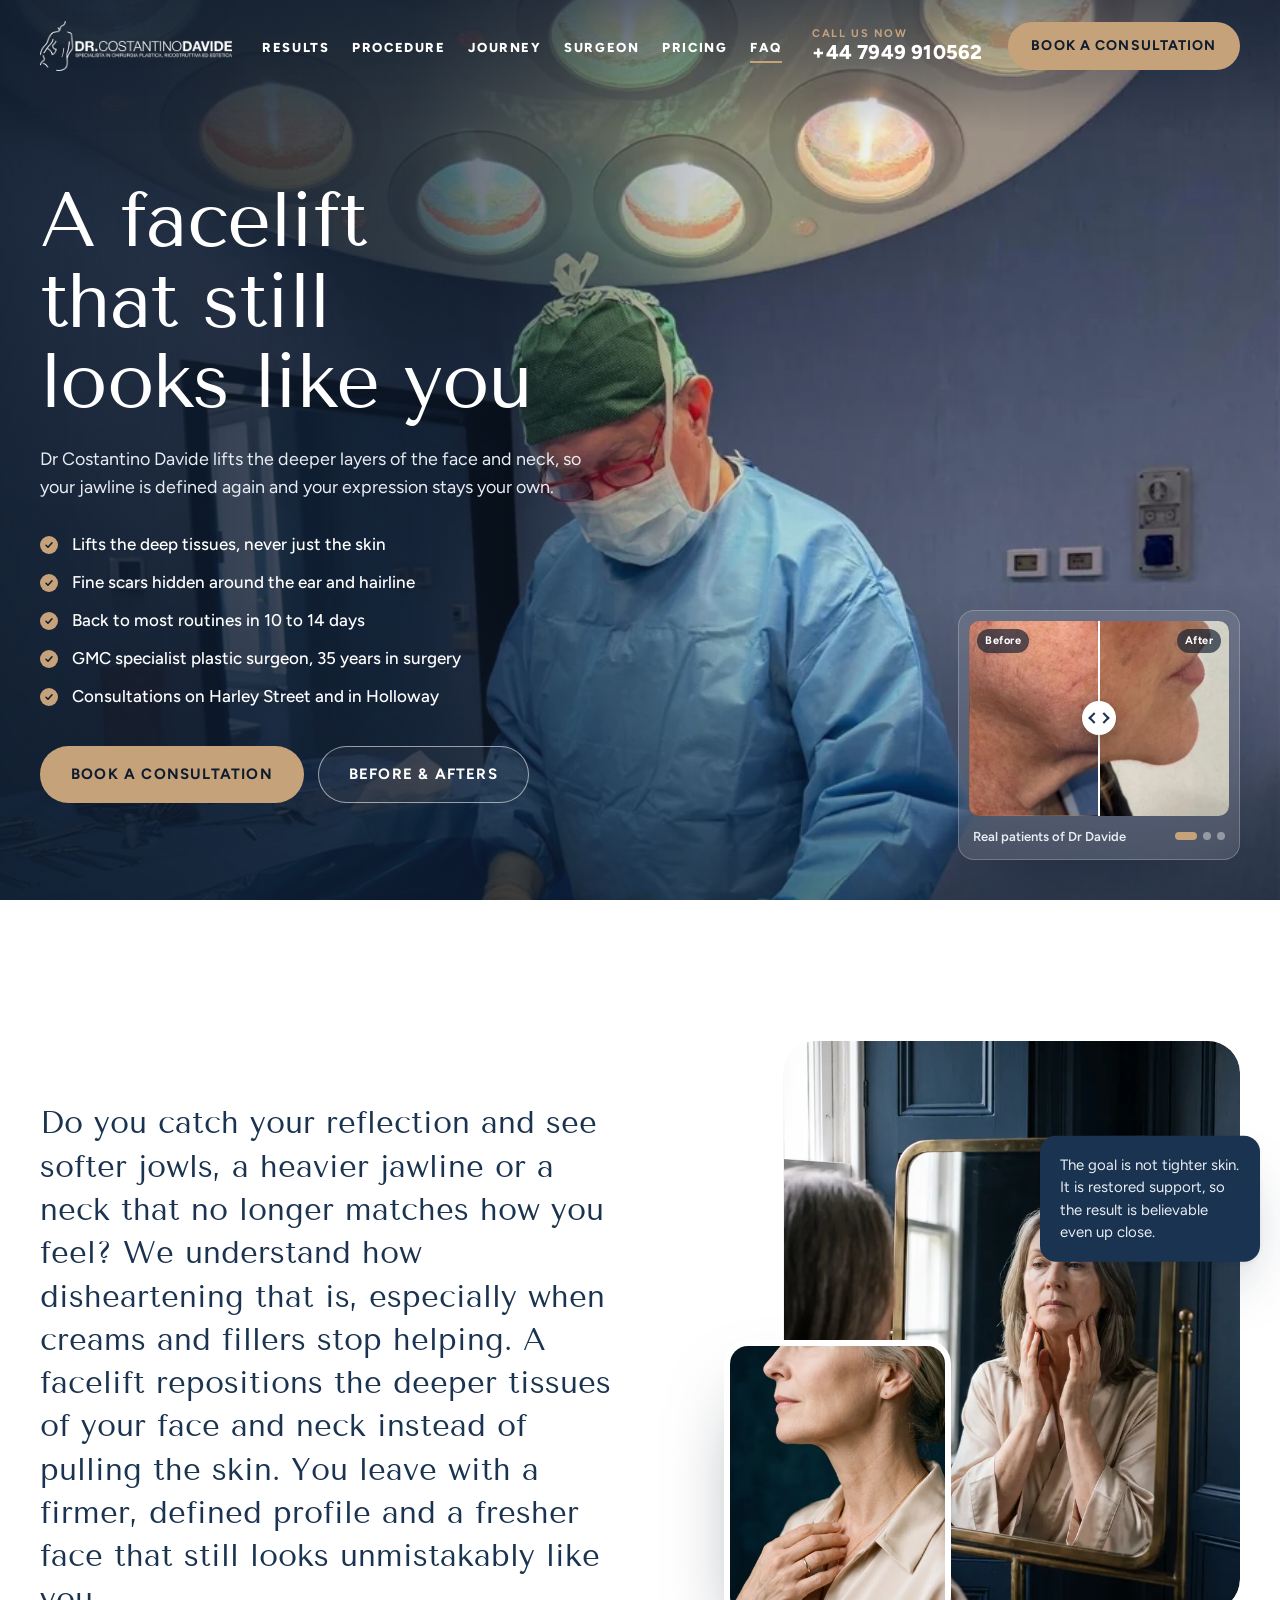
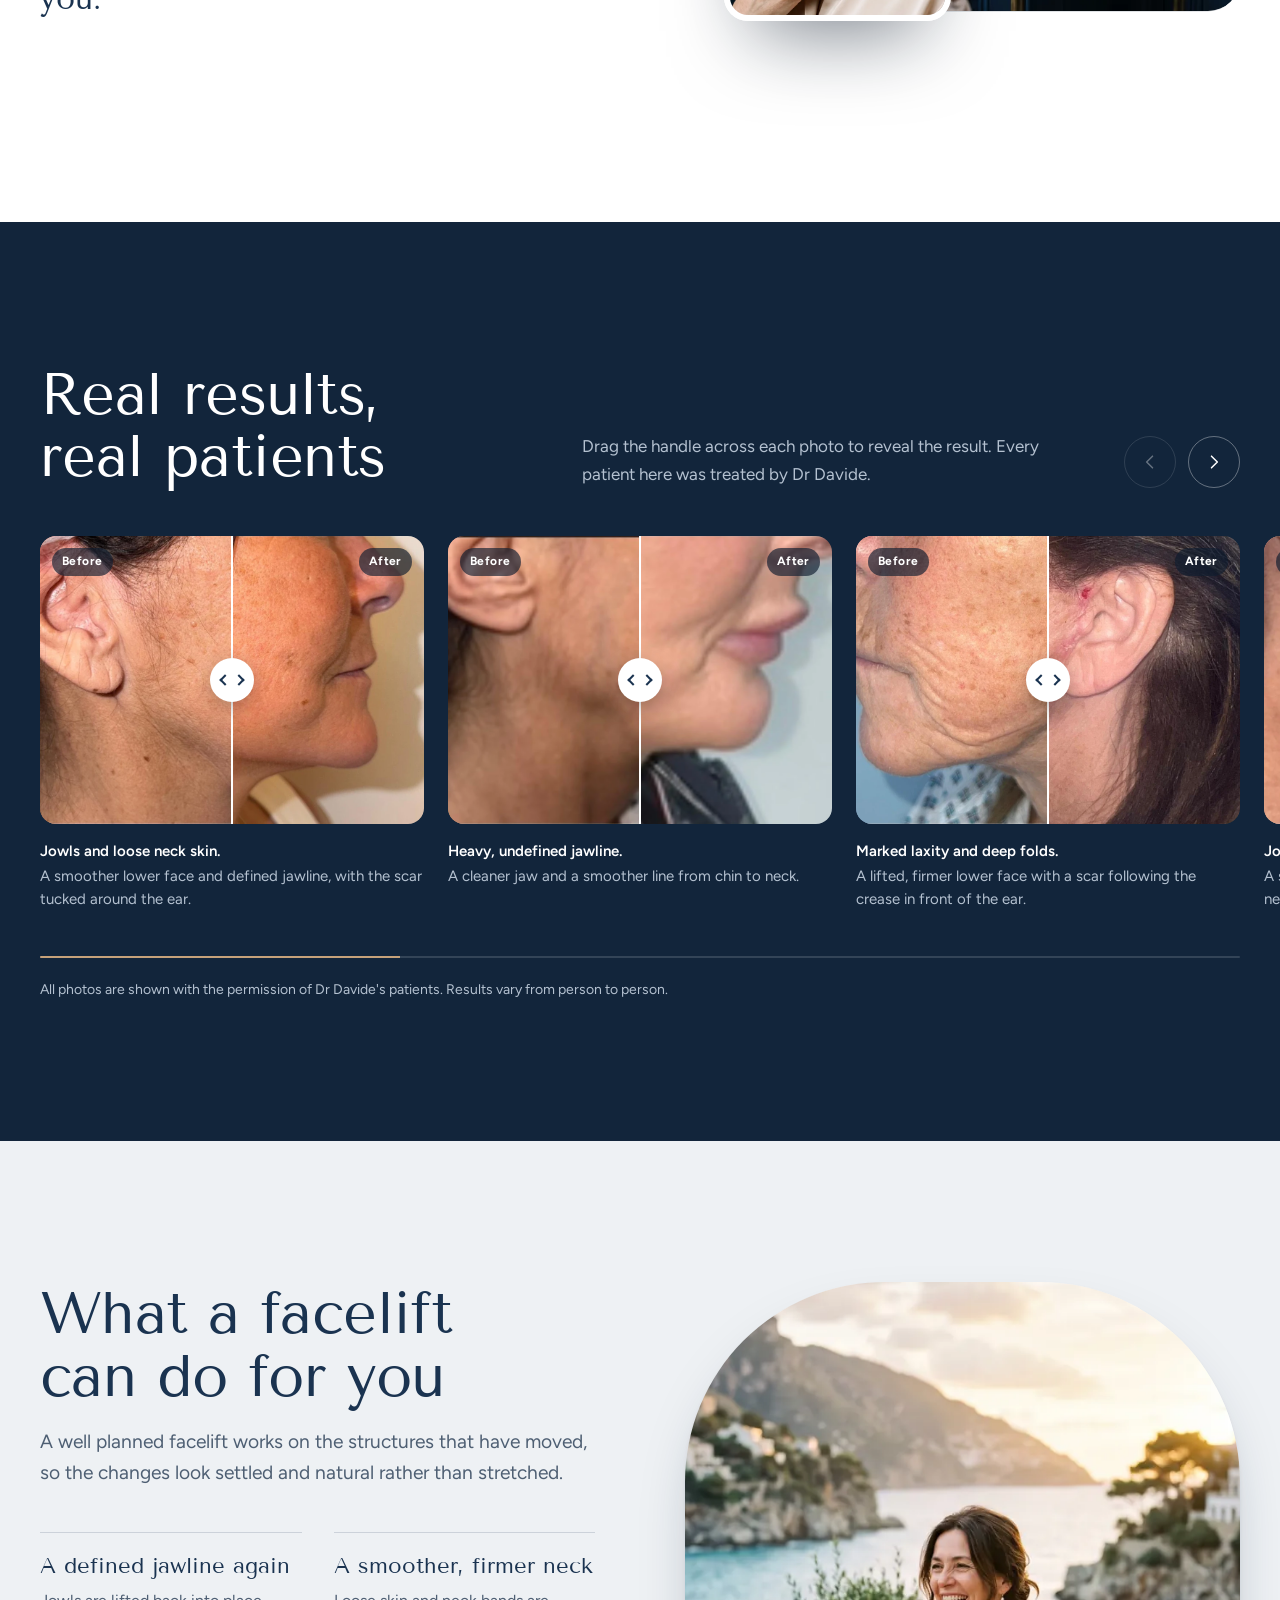
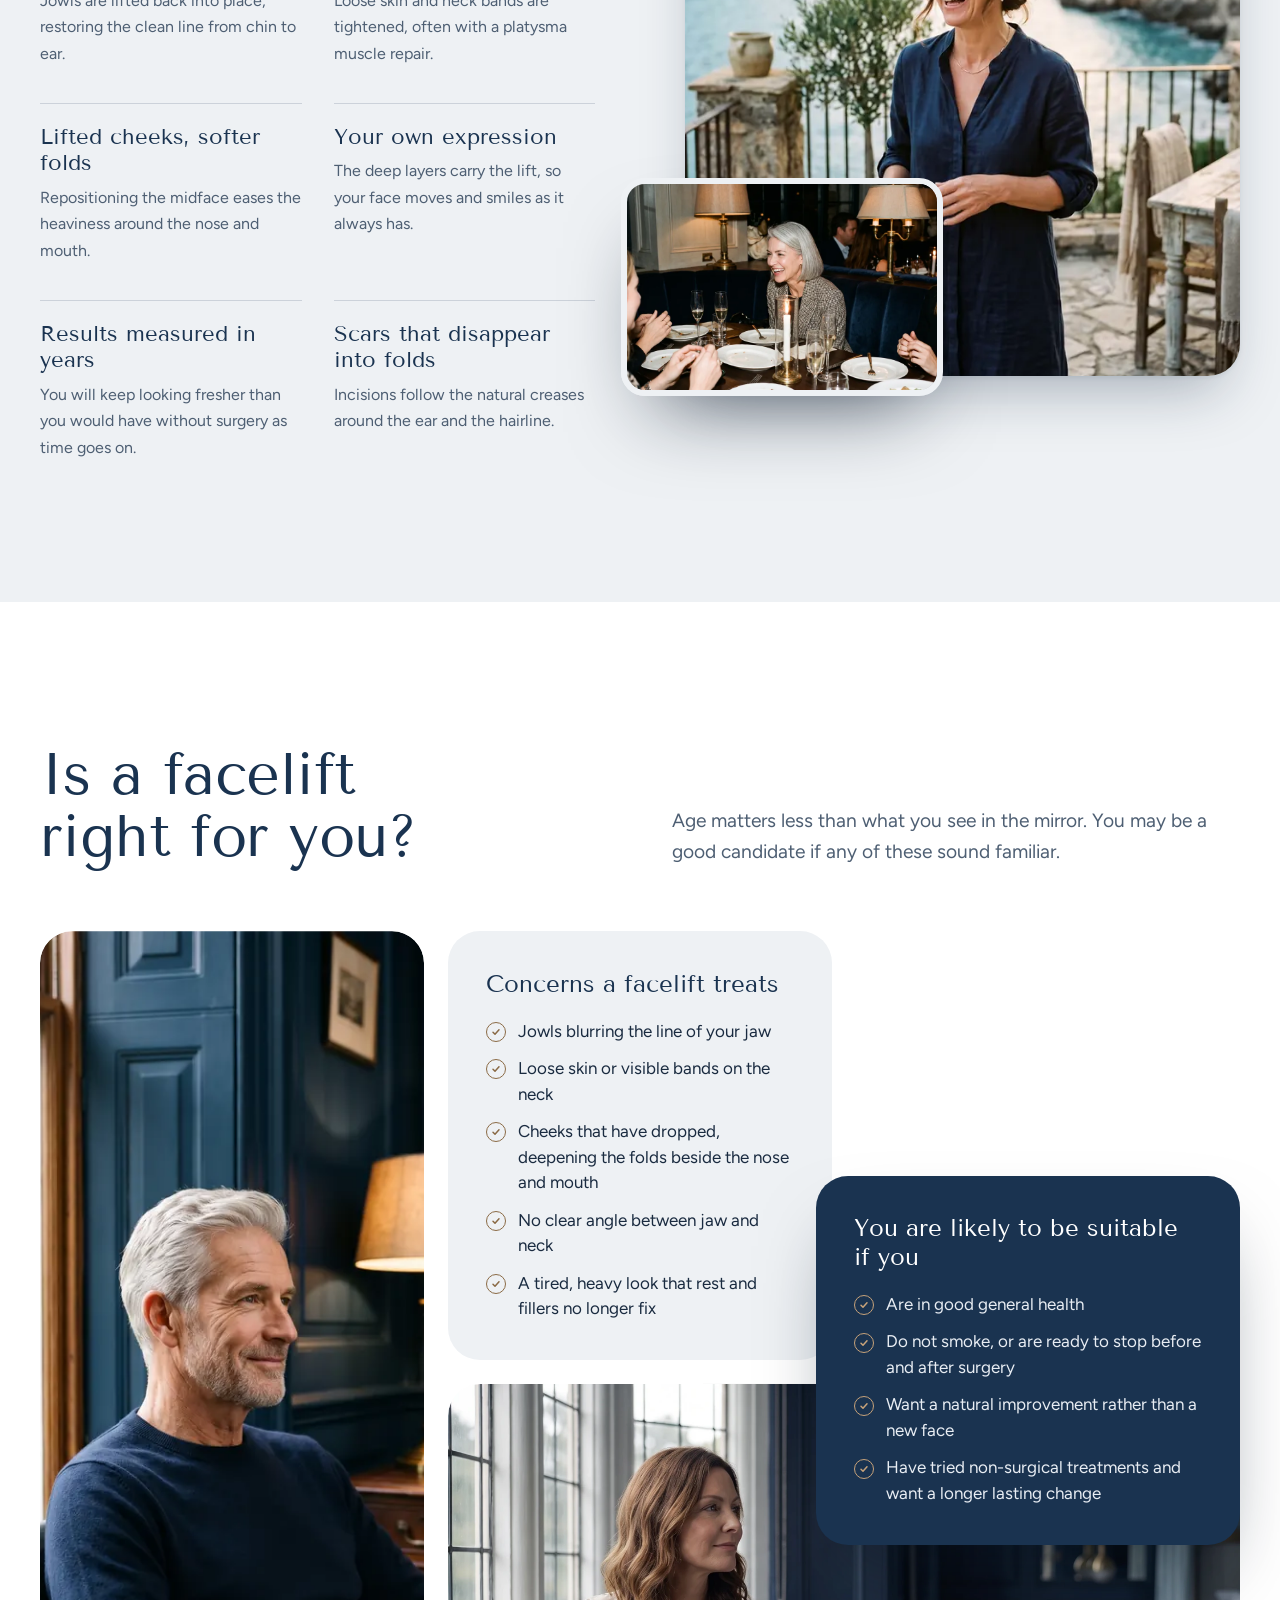
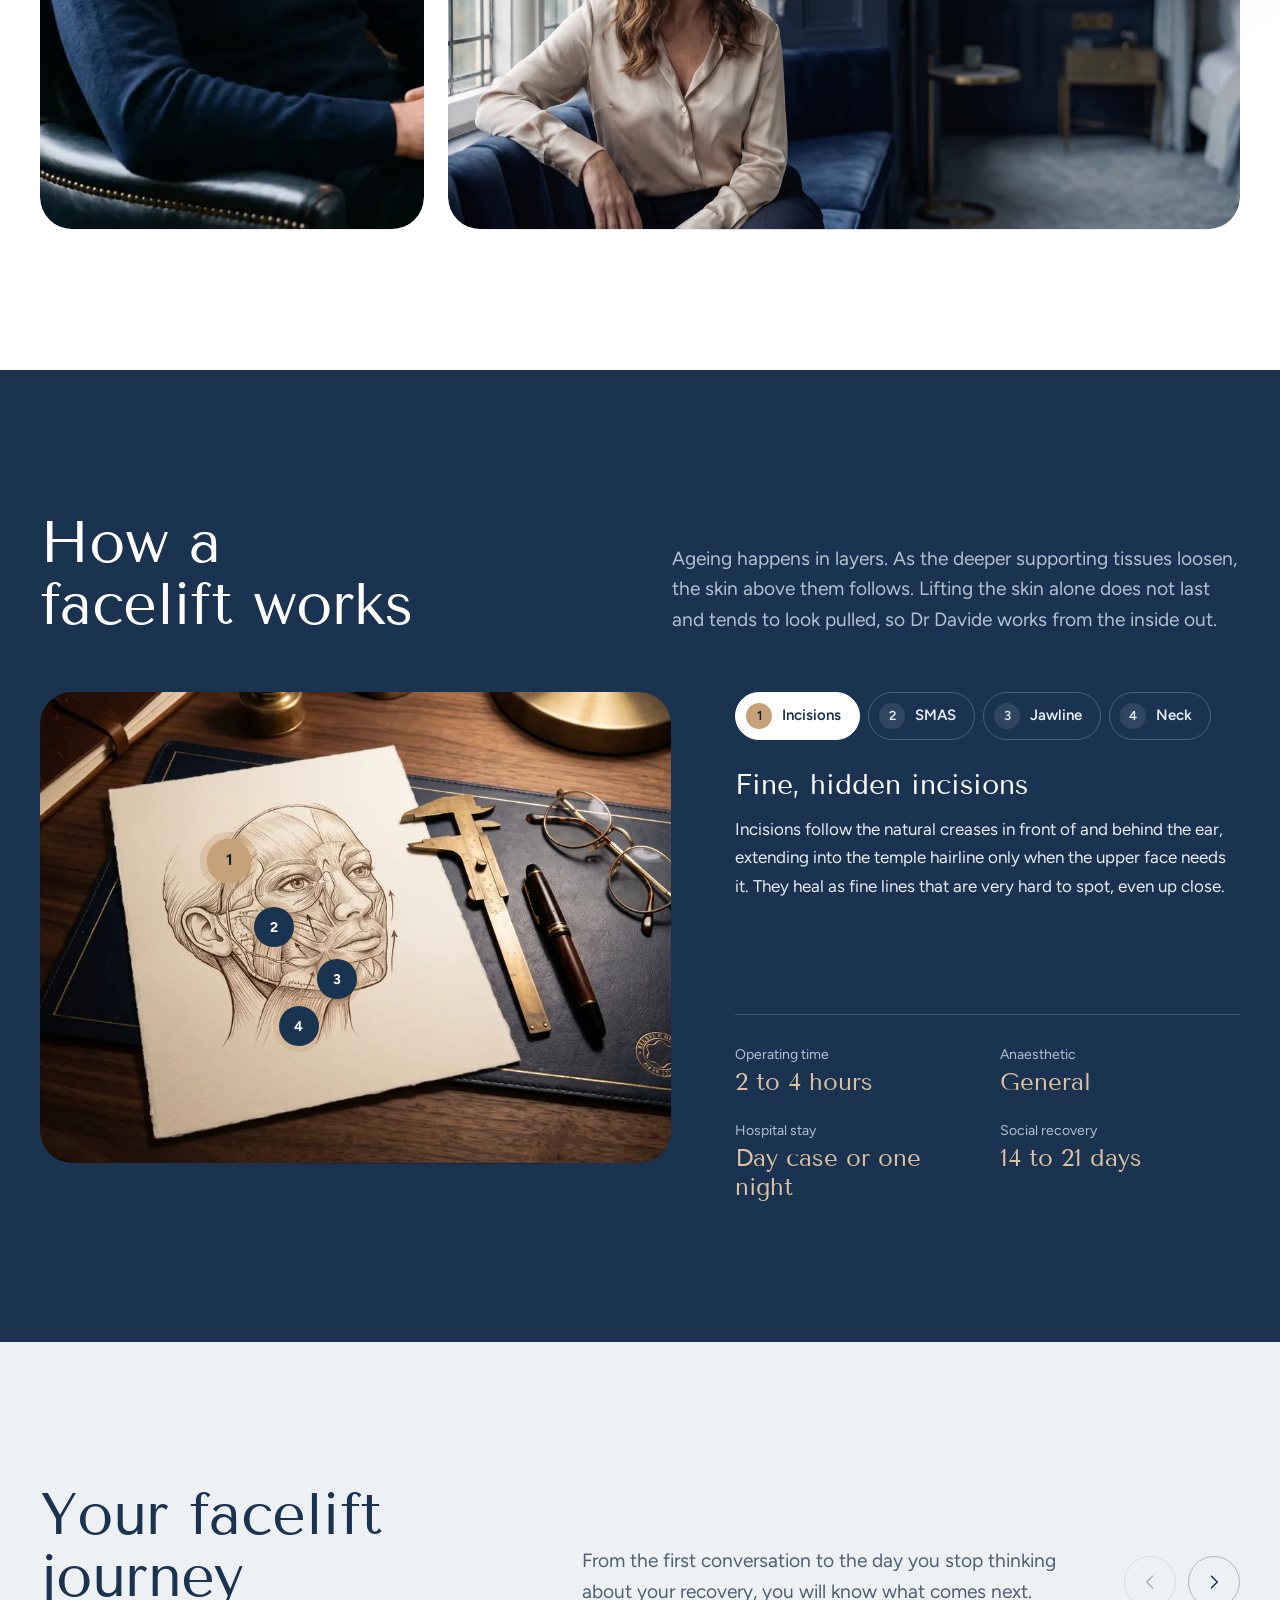
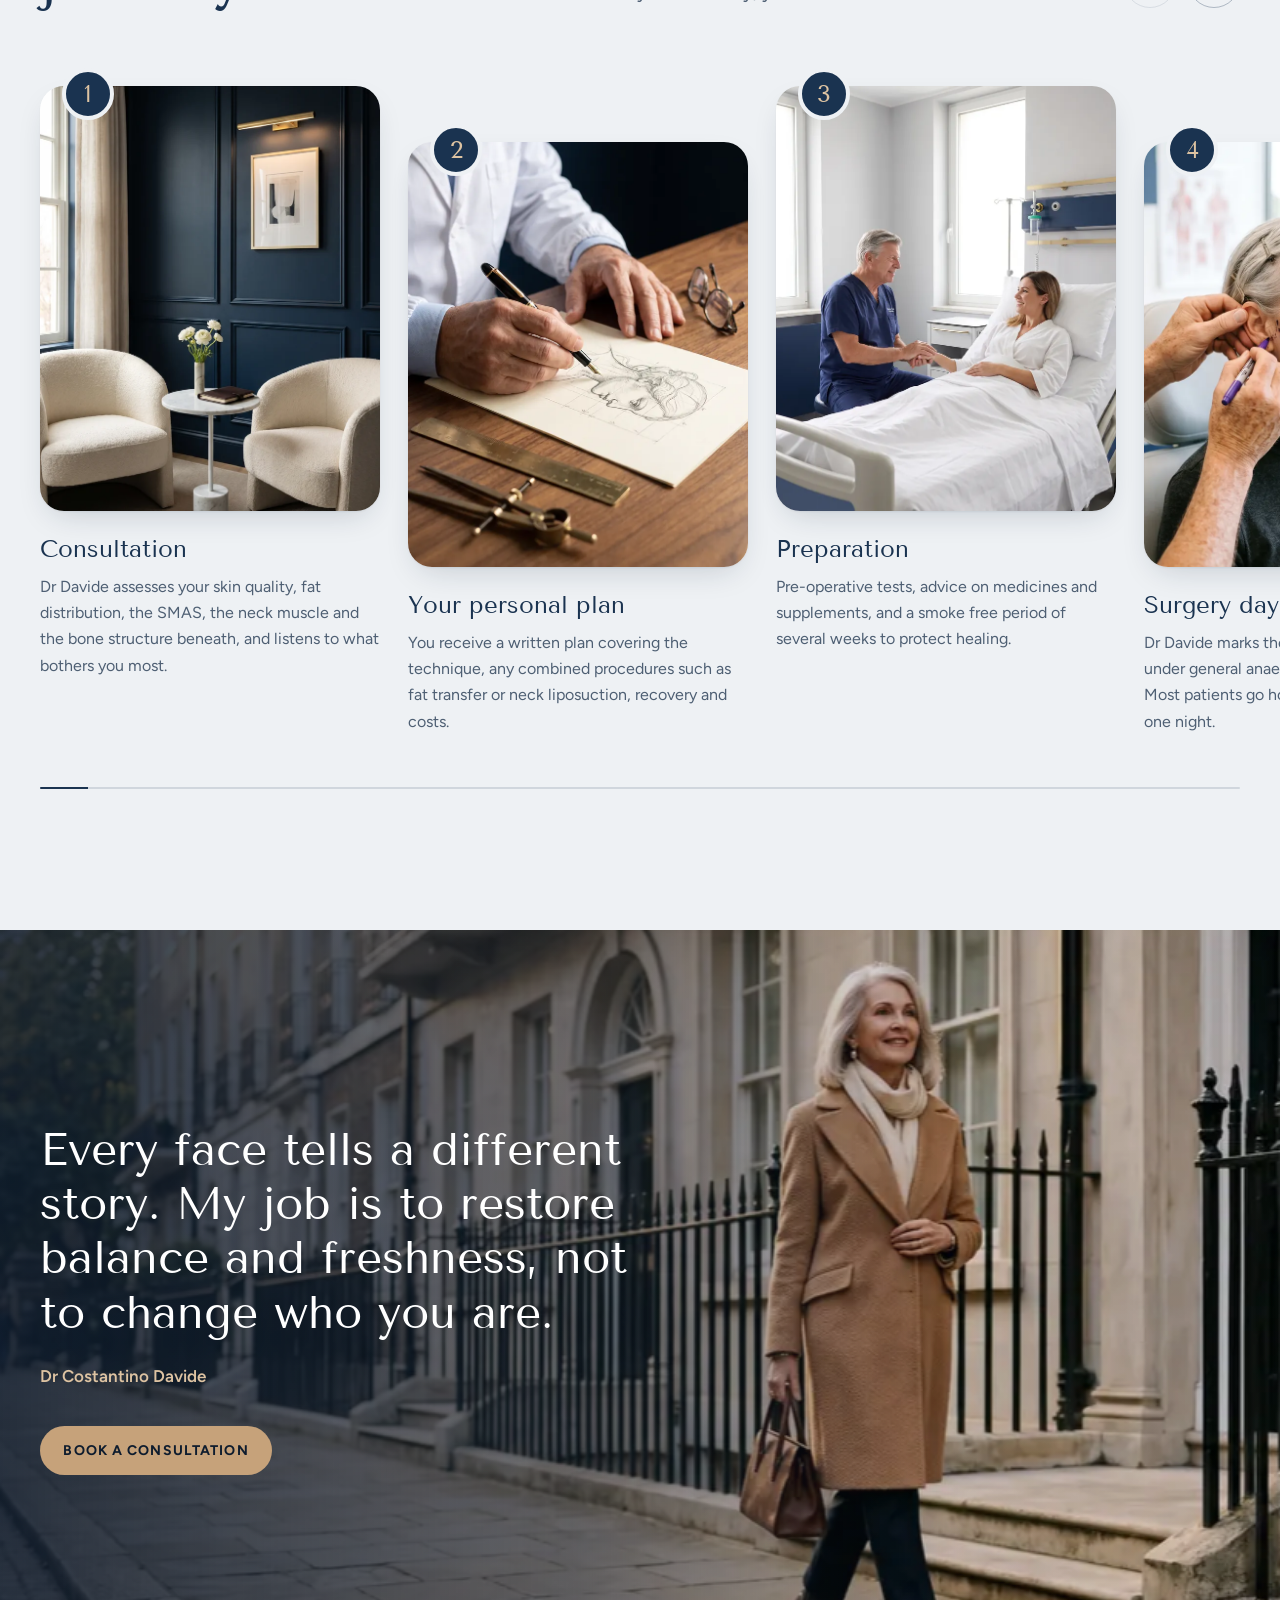
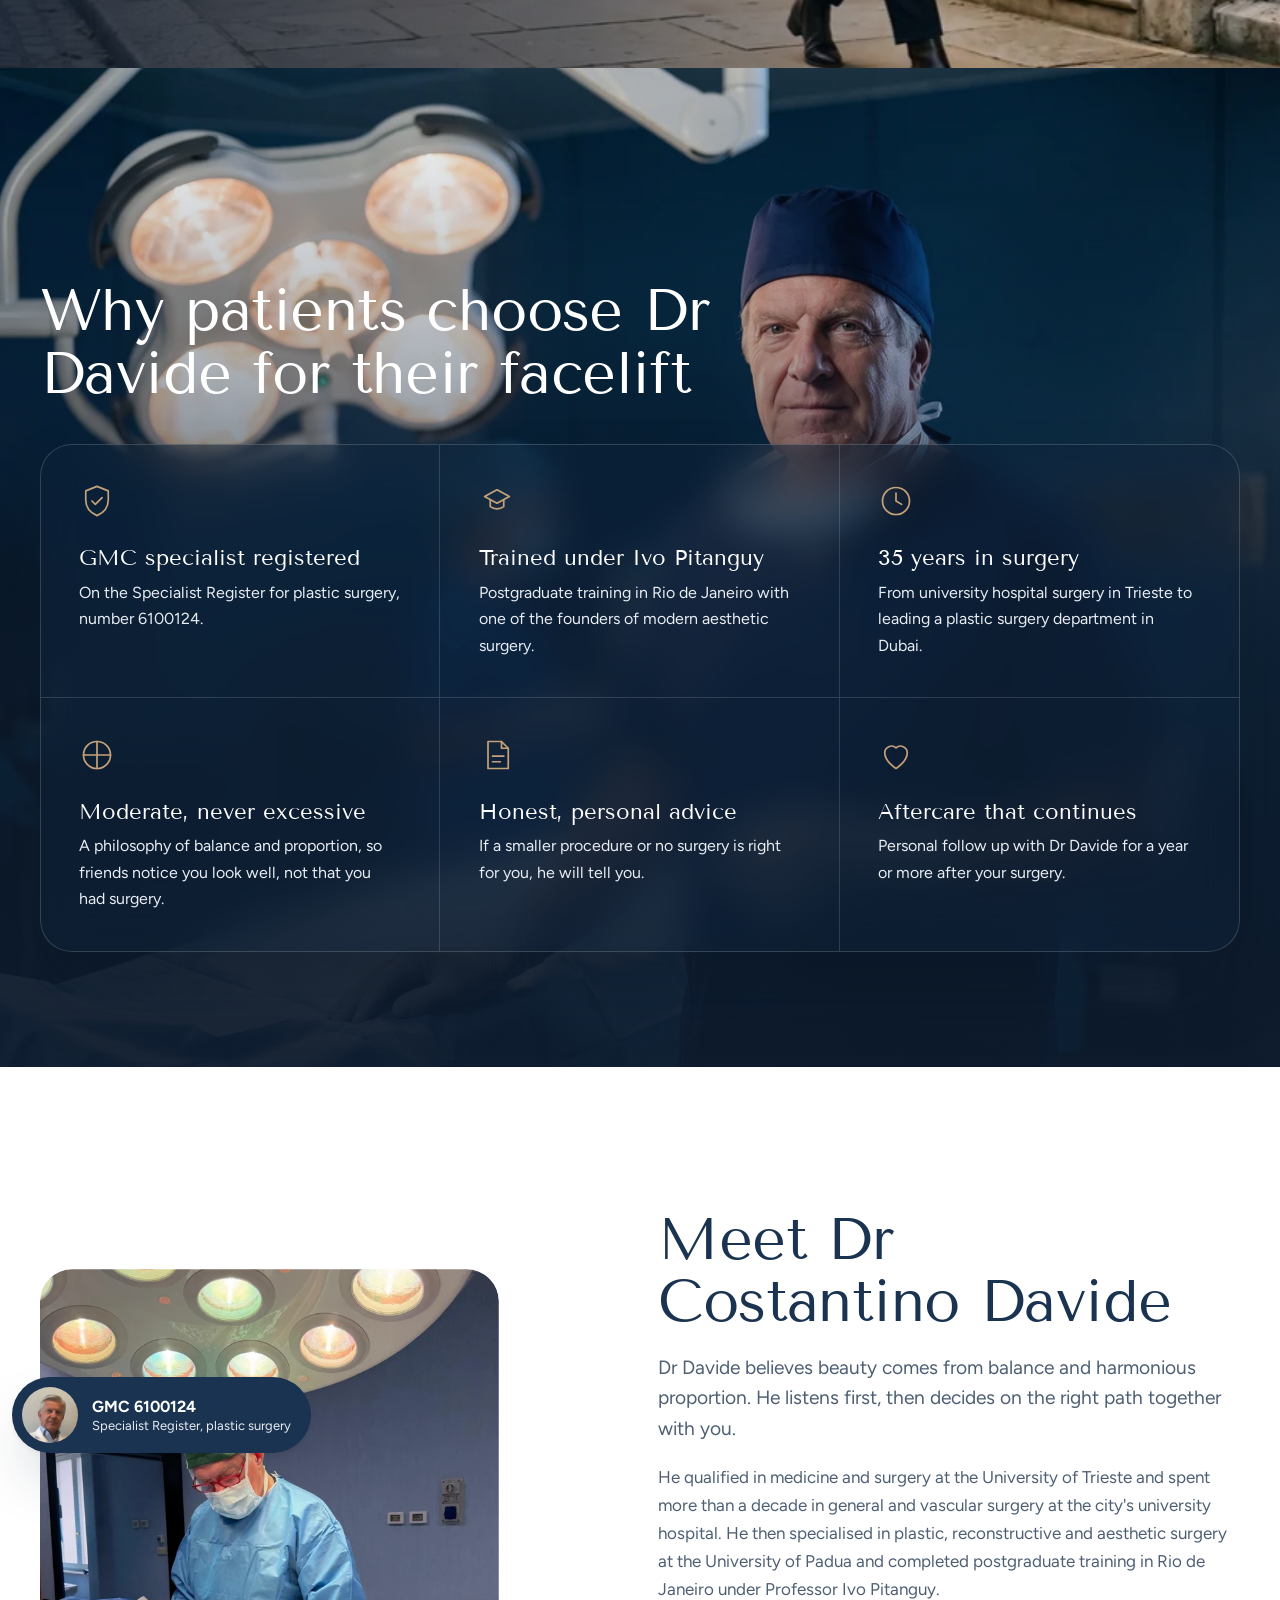
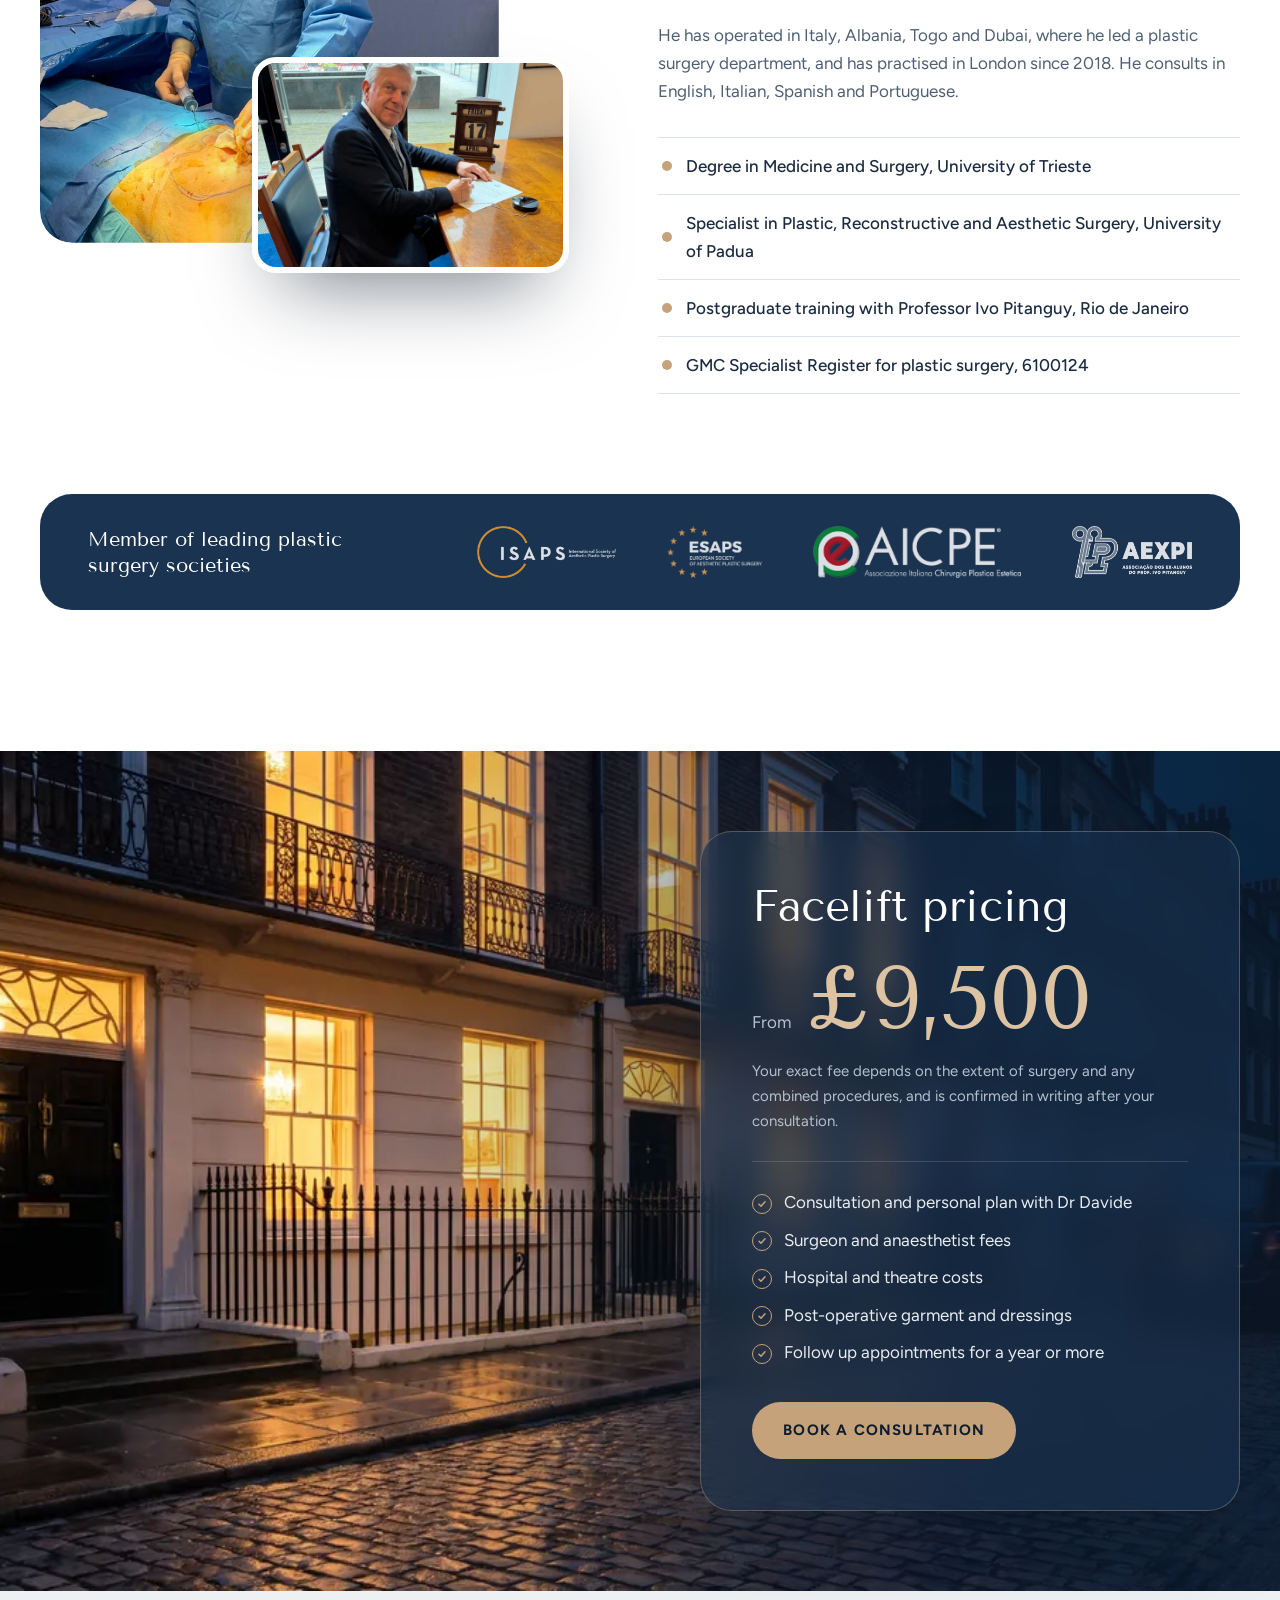
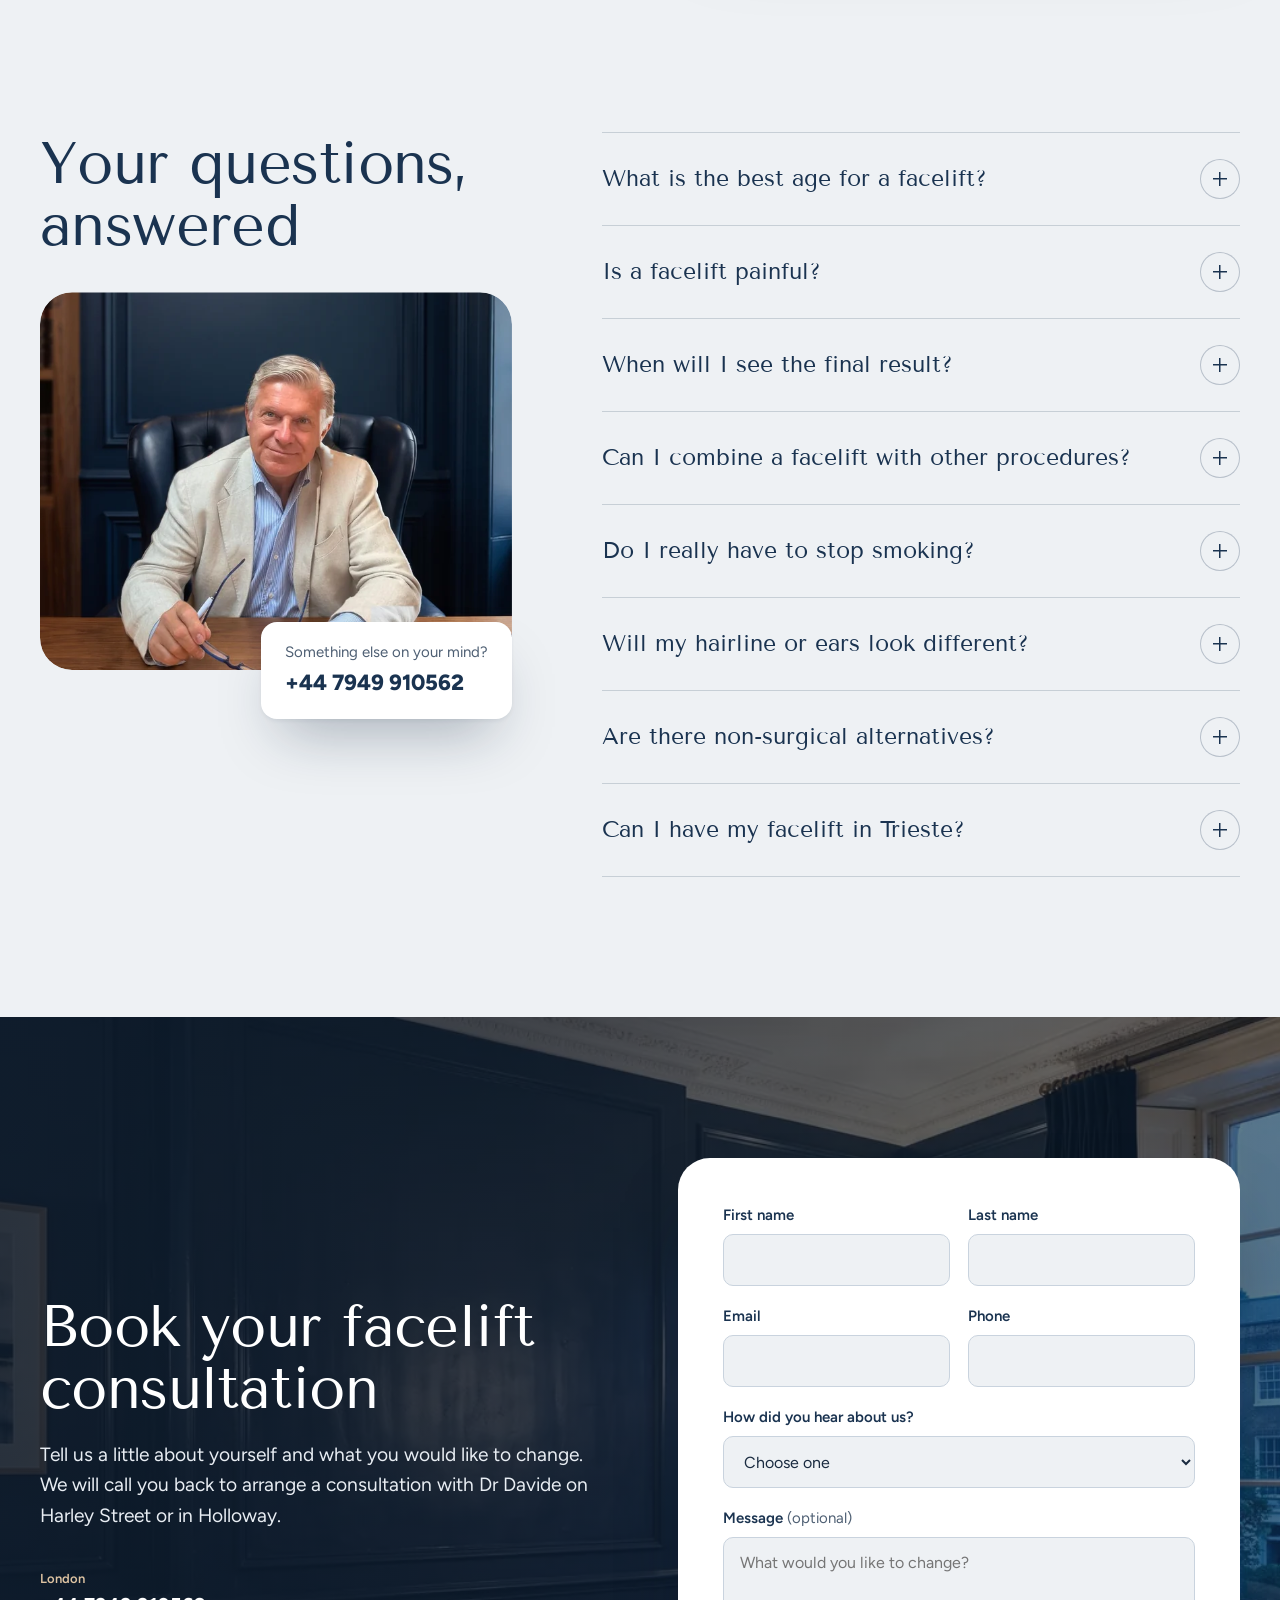
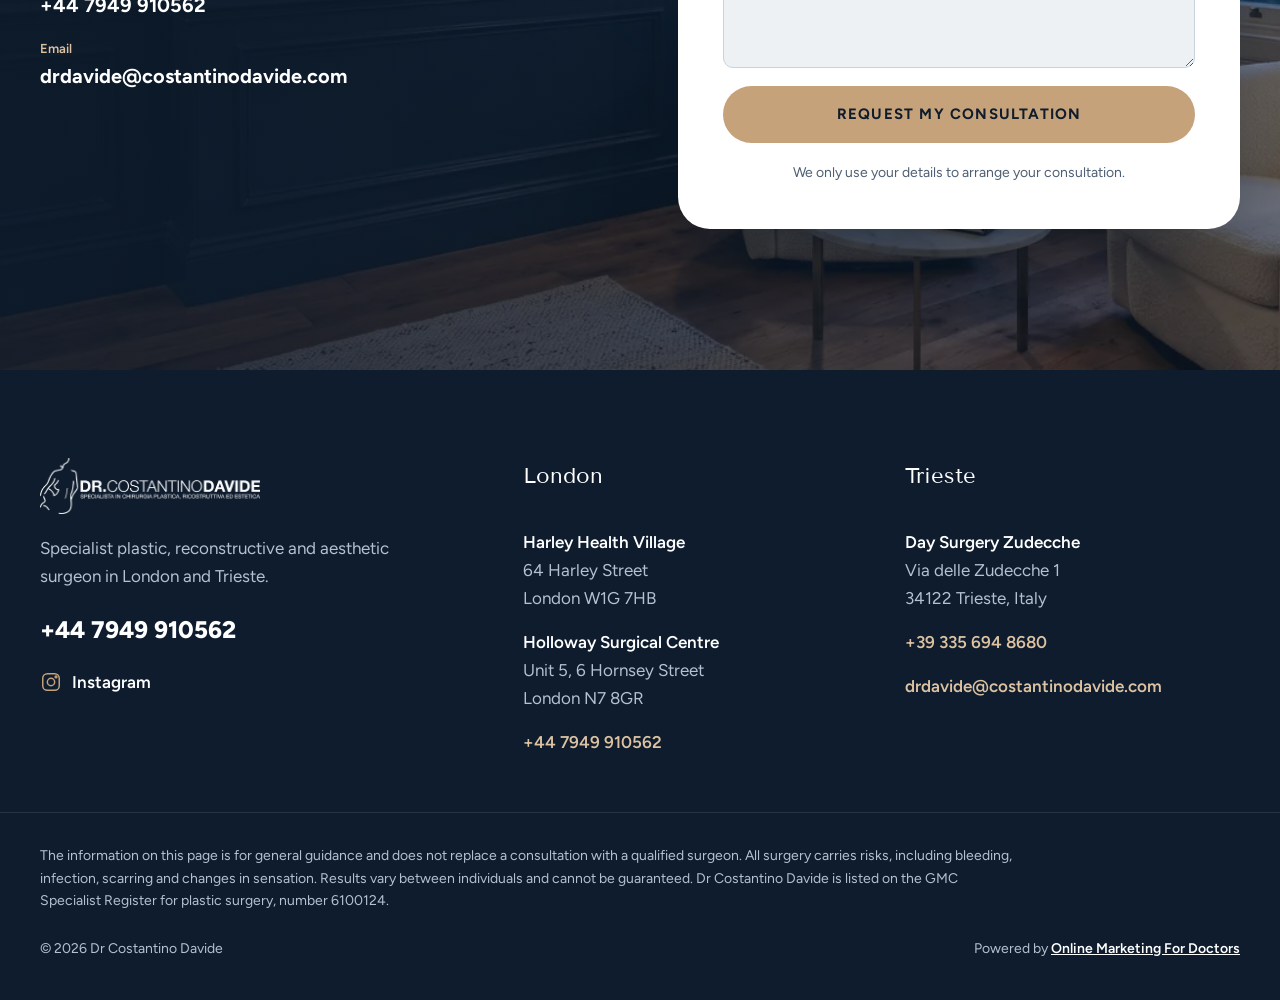
==== commit 555da7c0: "Frosted glass cards over photos in Why Choose and Pricing Why Choose card is now translucent so the " ====
--- a/index.html
+++ b/index.html
@@ -551,7 +551,7 @@
     <!-- PLACEHOLDER PRICING: replace the figure and inclusions with real prices -->
     <section class="pricing" id="pricing" aria-labelledby="pricing-title">
       <div class="pricing-media">
-        <img src="assets/img/gen/london-1200.webp" srcset="assets/img/gen/london-700.webp 700w, assets/img/gen/london-1200.webp 1200w" sizes="(min-width: 1024px) 50vw, 100vw" alt="Georgian townhouses on Harley Street at dusk" width="1200" height="1508" loading="lazy">
+        <img src="assets/img/fl/harley-2400.webp" srcset="assets/img/fl/harley-1400.webp 1400w, assets/img/fl/harley-2400.webp 2400w" sizes="100vw" alt="Georgian townhouses on Harley Street at dusk" width="2400" height="1018" loading="lazy">
       </div>
       <div class="pricing-card">
         <h2 id="pricing-title" class="display-md">Facelift pricing</h2>
--- a/assets/css/styles.css
+++ b/assets/css/styles.css
@@ -721,39 +721,43 @@
 /* =========================================================
    WHY CHOOSE
    ========================================================= */
-.why { background: var(--porcelain); padding-bottom: var(--section-y); }
-.why-media { position: relative; height: clamp(420px, 62vh, 640px); overflow: hidden; display: flex; align-items: flex-end; isolation: isolate; }
-.why-media > img { position: absolute; inset: 0; width: 100%; height: 100%; object-fit: cover; object-position: 50% 30%; z-index: -2; }
-.why-media::after { content: ""; position: absolute; inset: 0; z-index: -1; background: linear-gradient(0deg, rgba(14, 28, 46, .85) 0%, rgba(14, 28, 46, .2) 55%, rgba(14, 28, 46, 0) 100%); }
-.why-intro { padding-bottom: 180px; }
+/* The theatre photo runs behind the whole section, so the card sits on the image instead of an empty band */
+.why { position: relative; isolation: isolate; overflow: hidden; background: var(--navy-ink); padding-bottom: clamp(72px, 9vw, 120px); }
+.why-media { height: clamp(380px, 54vh, 560px); display: flex; align-items: flex-end; }
+.why-media > img { position: absolute; inset: 0; width: 100%; height: 100%; object-fit: cover; object-position: 50% 25%; z-index: -2; }
+.why-media::after { content: ""; position: absolute; inset: 0; z-index: -1; background: linear-gradient(180deg, rgba(14, 28, 46, 0) 0%, rgba(14, 28, 46, .35) 30%, rgba(14, 28, 46, .8) 60%, rgba(14, 28, 46, .94) 100%); }
+.why-intro { padding-bottom: 150px; }
 .why-intro .display-lg { color: var(--white); max-width: 14em; }
 
 .why-grid {
   position: relative; z-index: 2;
-  margin-top: -130px;
+  margin-top: -110px;
   display: grid; grid-template-columns: repeat(3, minmax(0, 1fr));
-  background: var(--white);
+  background: rgba(18, 37, 59, .42);
+  backdrop-filter: blur(18px) saturate(1.15);
+  -webkit-backdrop-filter: blur(18px) saturate(1.15);
+  border: 1px solid rgba(255, 255, 255, .16);
   border-radius: var(--radius-xl);
-  box-shadow: var(--shadow-lift);
+  box-shadow: var(--shadow-deep);
   overflow: hidden;
 }
-.why-grid li { padding: clamp(28px, 3vw, 44px); border-right: 1px solid var(--mist); border-bottom: 1px solid var(--mist); }
+.why-grid li { padding: clamp(28px, 3vw, 44px); border-right: 1px solid rgba(255, 255, 255, .14); border-bottom: 1px solid rgba(255, 255, 255, .14); }
 .why-grid li:nth-child(3n) { border-right: 0; }
 .why-grid li:nth-last-child(-n + 3) { border-bottom: 0; }
-.why-icon { width: 36px; height: 36px; fill: none; stroke: var(--brass-dark); stroke-width: 1.5; stroke-linecap: round; stroke-linejoin: round; }
-.why-grid h3 { margin-top: 18px; font-family: var(--font-display); font-weight: 400; font-size: 1.375rem; line-height: 1.2; color: var(--navy); }
-.why-grid p { margin-top: 8px; color: var(--text-muted); font-size: 1rem; }
+.why-icon { width: 36px; height: 36px; fill: none; stroke: var(--brass); stroke-width: 1.5; stroke-linecap: round; stroke-linejoin: round; }
+.why-grid h3 { margin-top: 18px; font-family: var(--font-display); font-weight: 400; font-size: 1.375rem; line-height: 1.2; color: var(--white); }
+.why-grid p { margin-top: 8px; color: var(--on-navy); font-size: 1rem; }
 
 @media (max-width: 899px) {
   .why-grid { grid-template-columns: 1fr 1fr; }
-  .why-grid li:nth-child(3n) { border-right: 1px solid var(--mist); }
+  .why-grid li:nth-child(3n) { border-right: 1px solid rgba(255, 255, 255, .14); }
   .why-grid li:nth-child(2n) { border-right: 0; }
-  .why-grid li:nth-last-child(-n + 3) { border-bottom: 1px solid var(--mist); }
+  .why-grid li:nth-last-child(-n + 3) { border-bottom: 1px solid rgba(255, 255, 255, .14); }
   .why-grid li:nth-last-child(-n + 2) { border-bottom: 0; }
 }
 @media (max-width: 559px) {
   .why-grid { grid-template-columns: 1fr; }
-  .why-grid li { border-right: 0 !important; border-bottom: 1px solid var(--mist) !important; }
+  .why-grid li { border-right: 0 !important; border-bottom: 1px solid rgba(255, 255, 255, .14) !important; }
   .why-grid li:last-child { border-bottom: 0 !important; }
 }
 
@@ -808,25 +812,30 @@
 /* =========================================================
    PRICING
    ========================================================= */
+/* Full-width street photo; the card sits on its darker right side, aligned to the page container */
 .pricing {
-  position: relative;
-  display: grid; grid-template-columns: minmax(0, 1fr) minmax(0, 1fr);
+  --side: max(var(--gutter), calc((100vw - var(--container)) / 2));
+  position: relative; isolation: isolate;
+  display: grid; grid-template-columns: minmax(0, 1fr) calc(min(540px, 46vw) + var(--side));
   background: var(--navy-deep);
-  min-height: 720px;
-}
-.pricing-media { position: relative; overflow: hidden; }
-.pricing-media img { position: absolute; inset: 0; width: 100%; height: 100%; object-fit: cover; }
+  min-height: 760px;
+}
+.pricing-media { grid-column: 1 / -1; grid-row: 1; position: relative; overflow: hidden; }
+.pricing-media img { position: absolute; inset: 0; width: 100%; height: 100%; object-fit: cover; object-position: 20% 50%; }
+.pricing-media::after { content: ""; position: absolute; inset: 0; background: linear-gradient(90deg, rgba(14, 28, 46, 0) 30%, rgba(14, 28, 46, .55) 70%, rgba(14, 28, 46, .75) 100%); }
 .pricing-card {
+  grid-column: 2; grid-row: 1;
   align-self: center;
-  margin: 80px var(--gutter) 80px -120px;
-  max-width: 560px;
+  margin: 80px var(--side) 80px 0;
   padding: clamp(32px, 4vw, 56px);
   border-radius: var(--radius-xl);
-  background: var(--navy);
+  background: rgba(26, 51, 80, .55);
+  backdrop-filter: blur(16px) saturate(1.1);
+  -webkit-backdrop-filter: blur(16px) saturate(1.1);
   color: var(--on-navy);
   box-shadow: var(--shadow-deep);
   position: relative; z-index: 2;
-  border: 1px solid rgba(198, 162, 122, .25);
+  border: 1px solid rgba(221, 195, 162, .3);
 }
 .pricing-card .display-md { color: var(--white); }
 .price { margin-top: 24px; display: flex; align-items: baseline; gap: 14px; }
@@ -837,8 +846,9 @@
 
 @media (max-width: 899px) {
   .pricing { grid-template-columns: 1fr; min-height: 0; }
-  .pricing-media { height: 72vw; max-height: 460px; }
-  .pricing-card { margin: -100px var(--gutter) 64px; max-width: none; }
+  .pricing-media { grid-column: 1; grid-row: 1; height: 72vw; max-height: 460px; }
+  .pricing-media::after { background: linear-gradient(180deg, rgba(14, 28, 46, 0) 50%, var(--navy-deep) 100%); }
+  .pricing-card { grid-column: 1; grid-row: 2; margin: -100px var(--gutter) 64px; background: rgba(26, 51, 80, .85); }
 }
 
 /* =========================================================
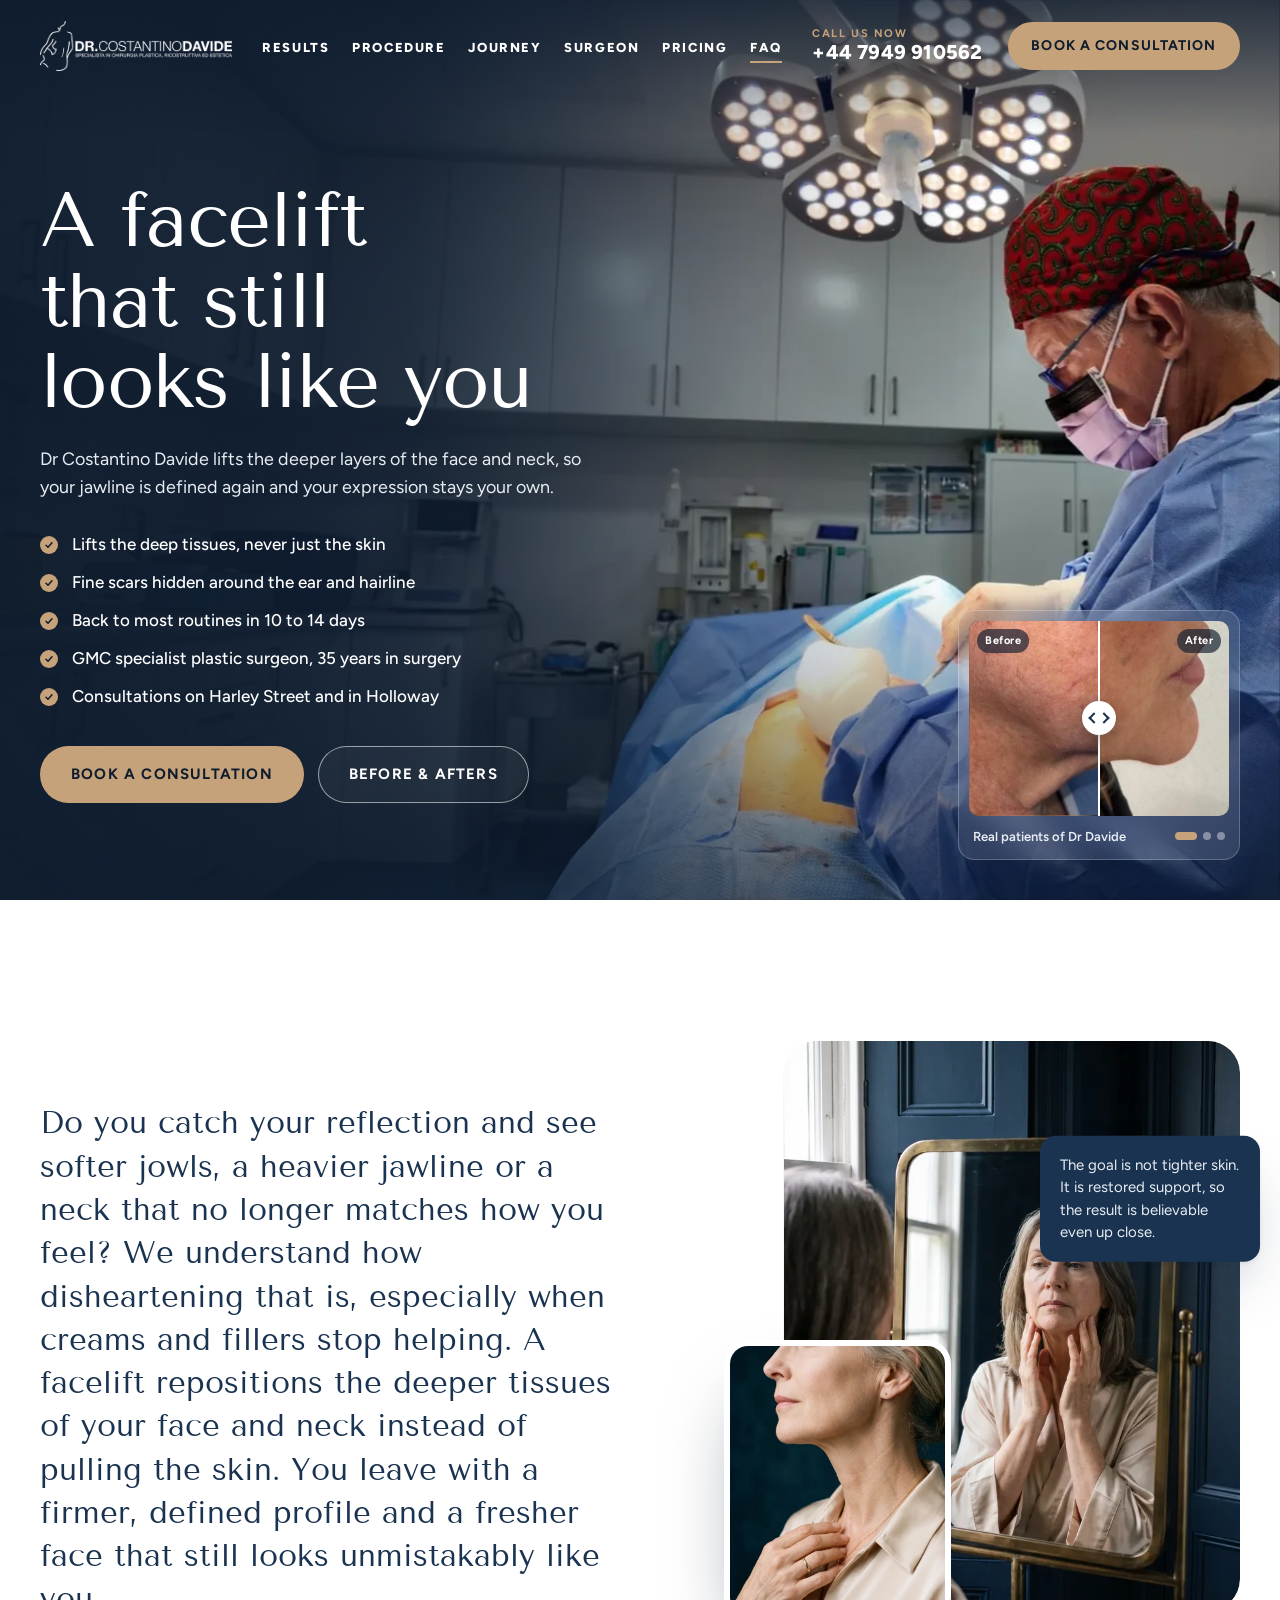
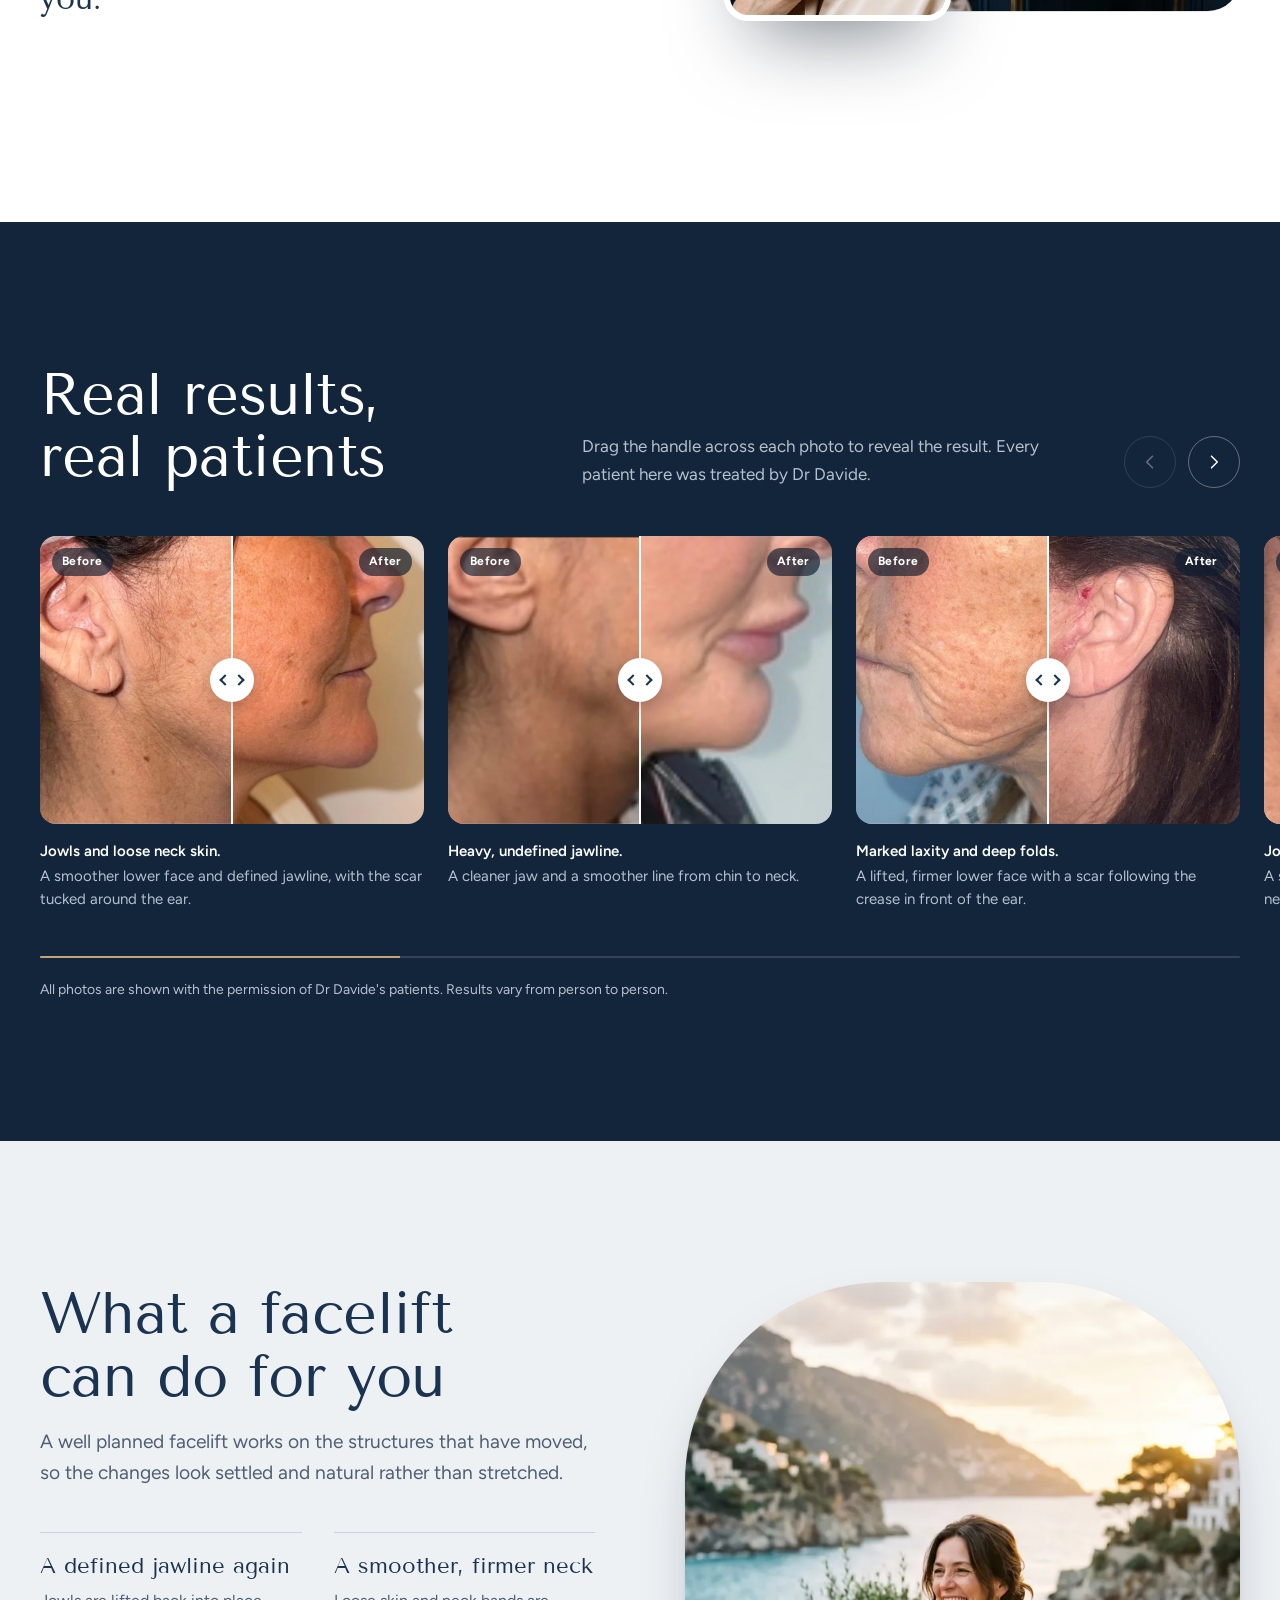
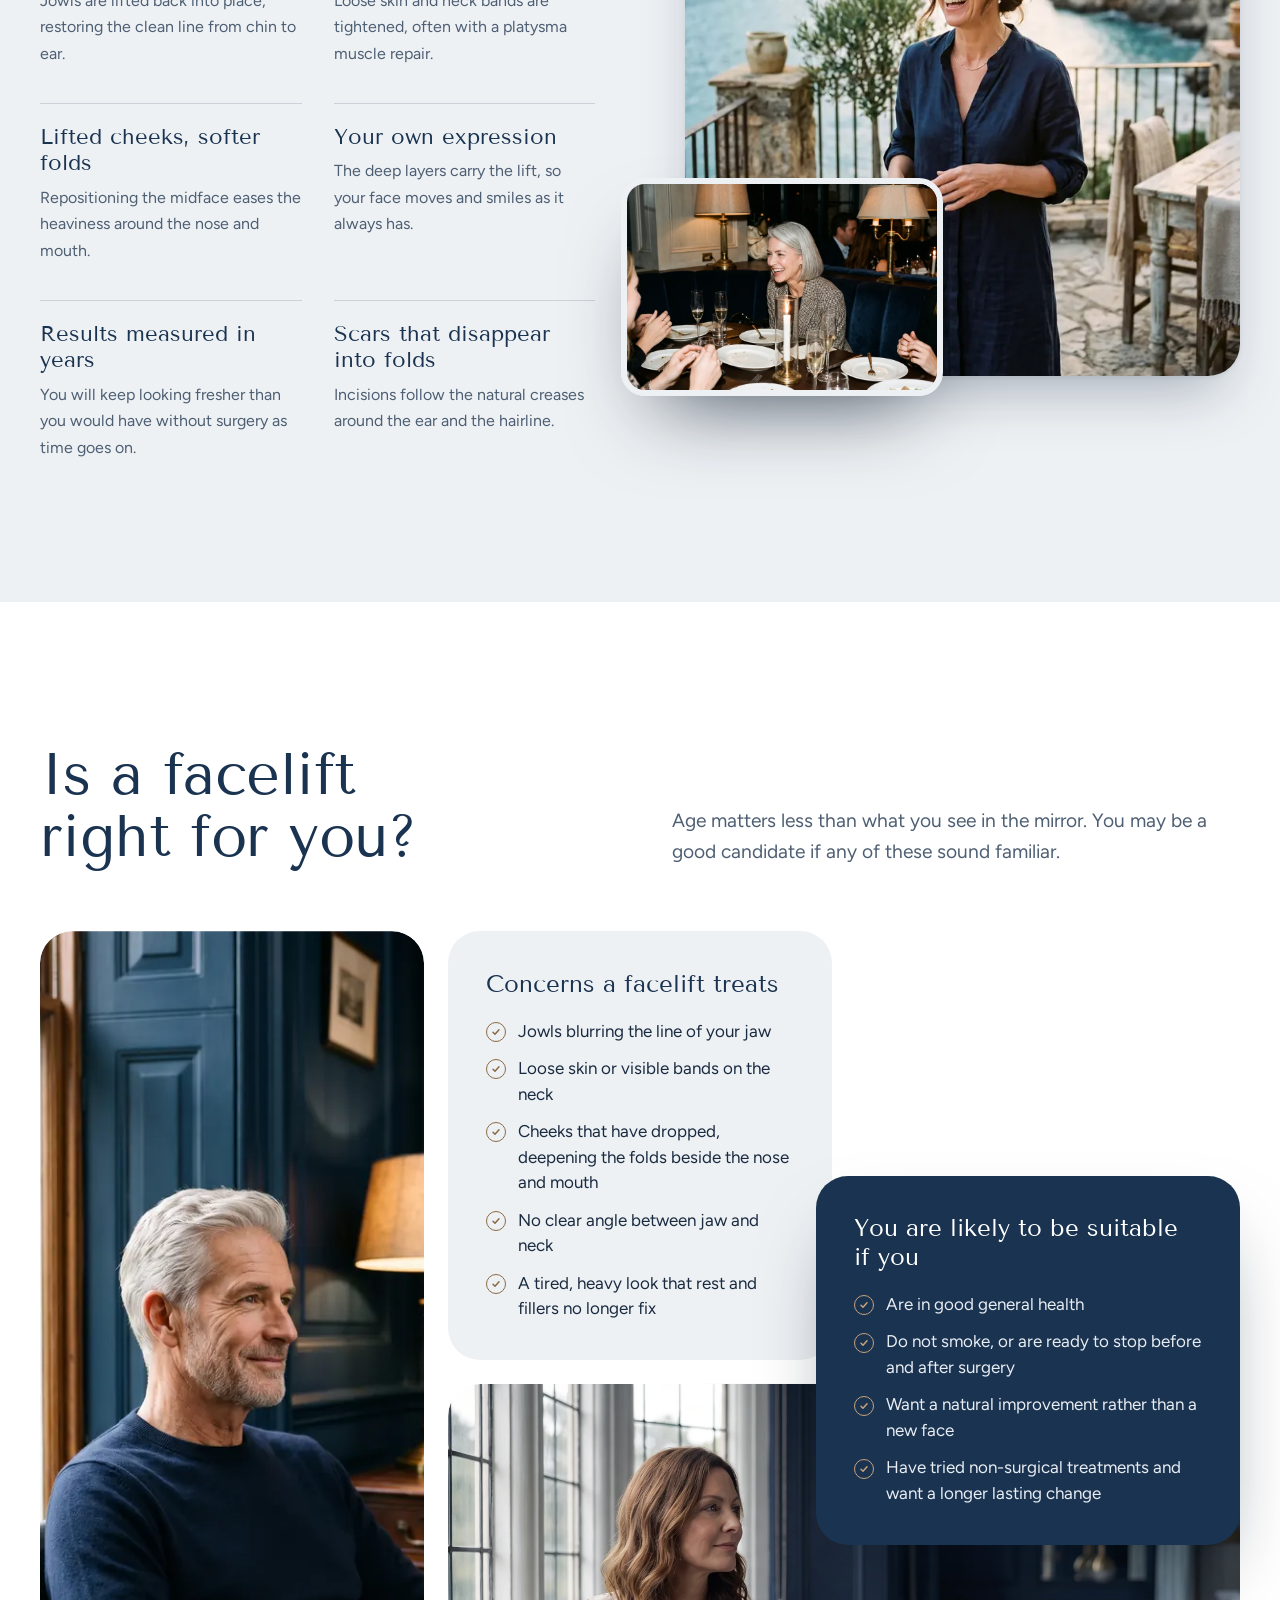
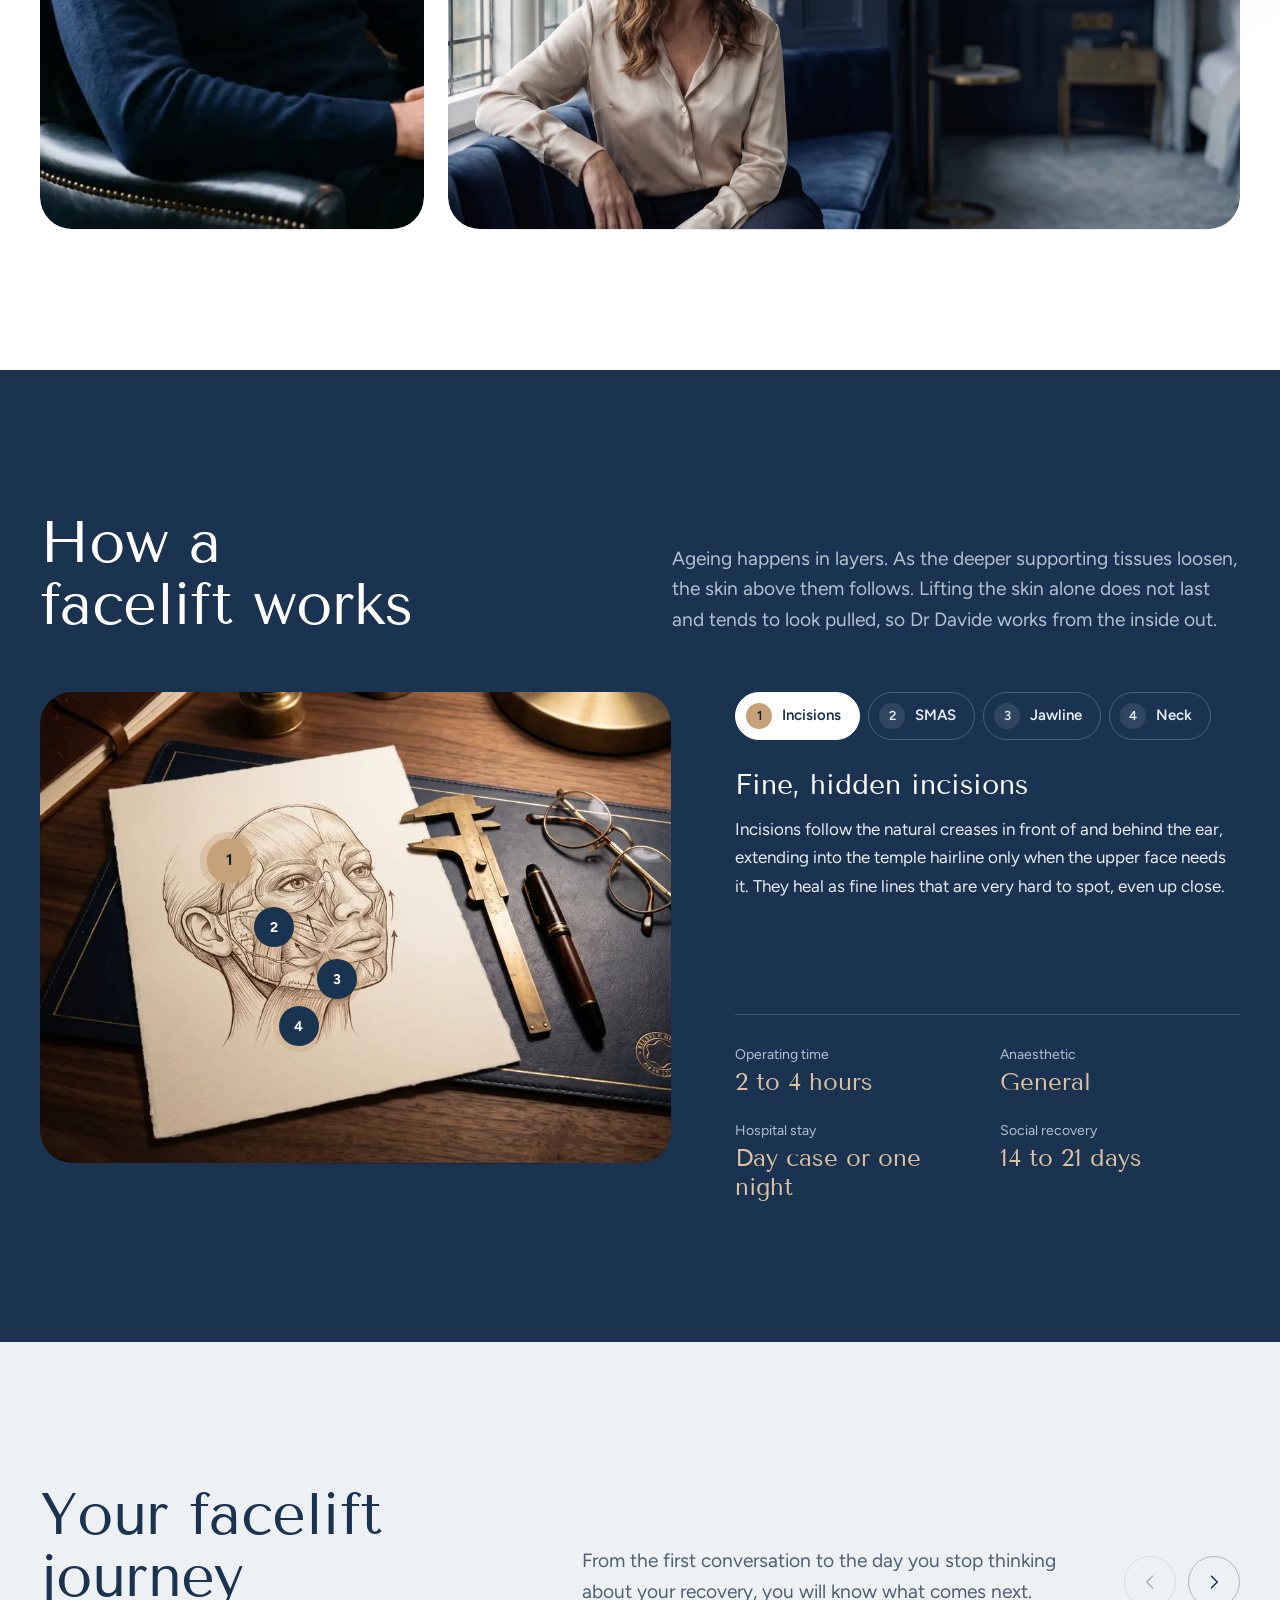
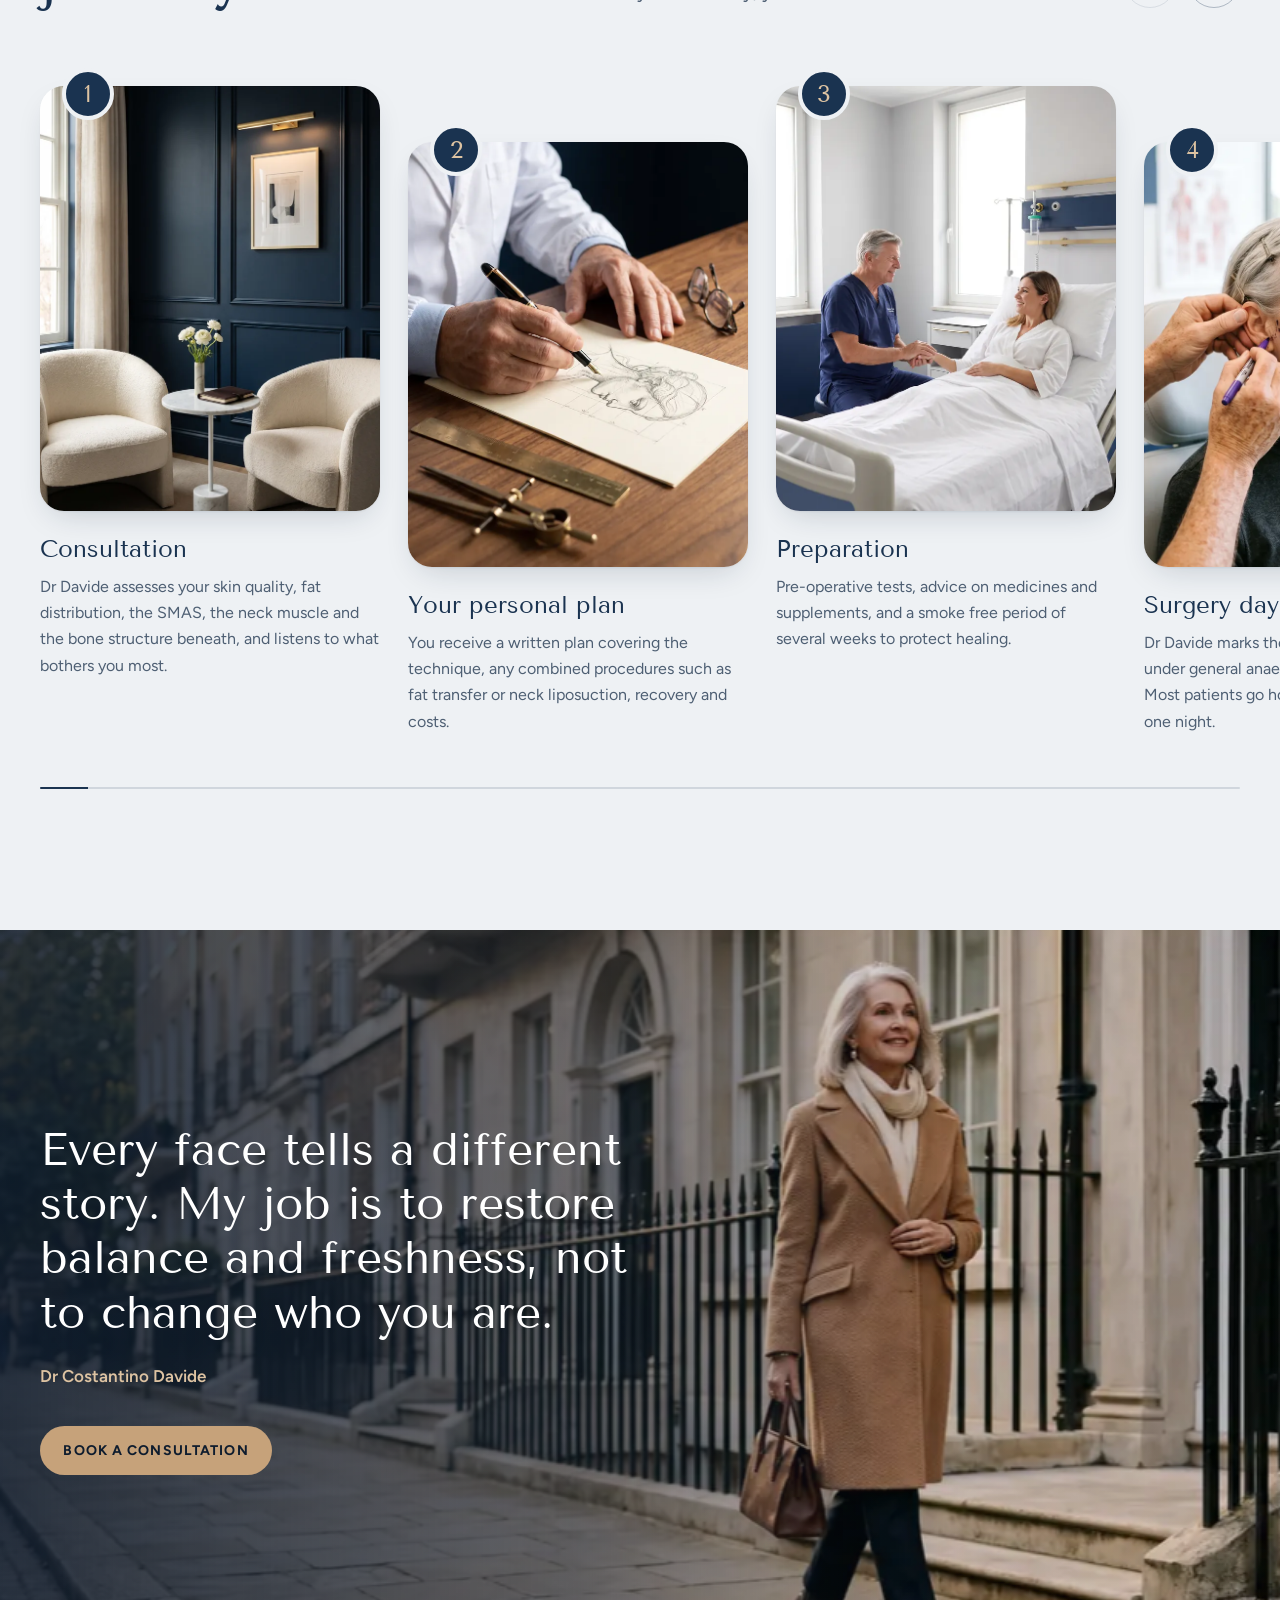
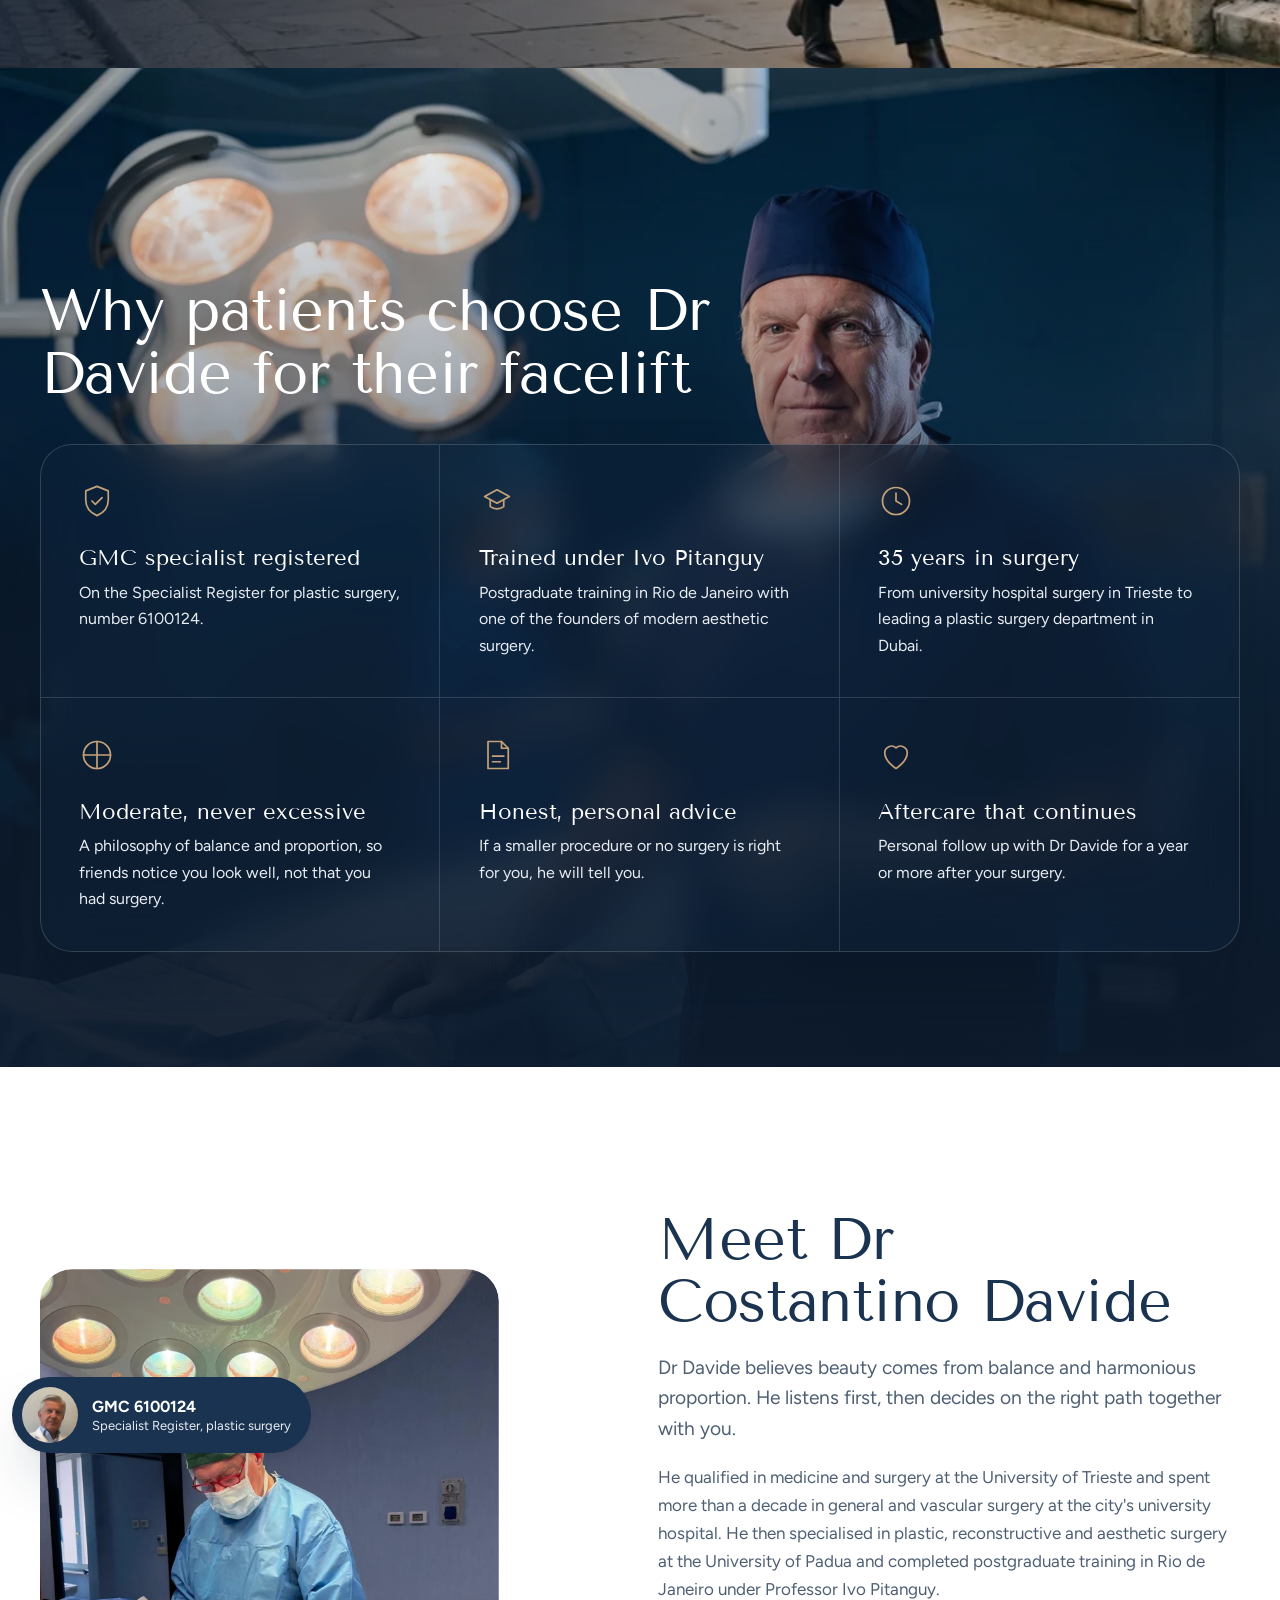
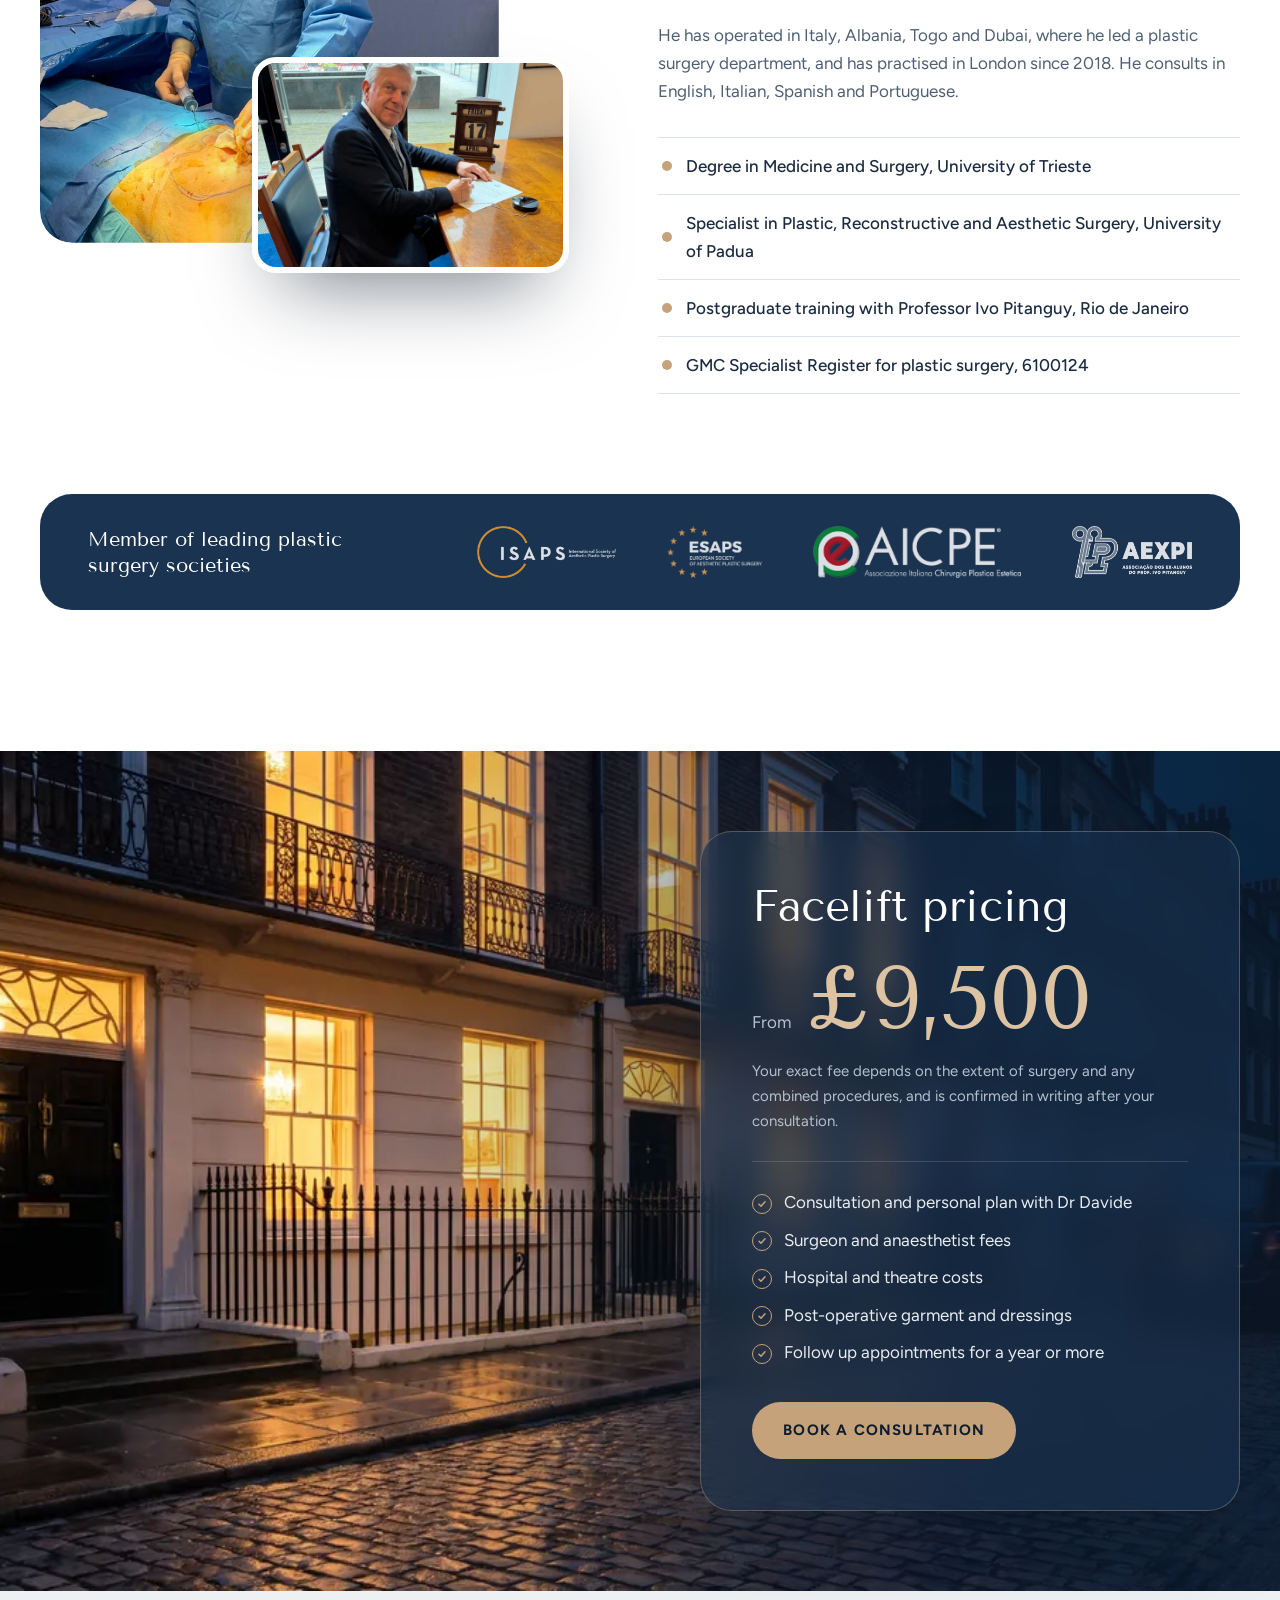
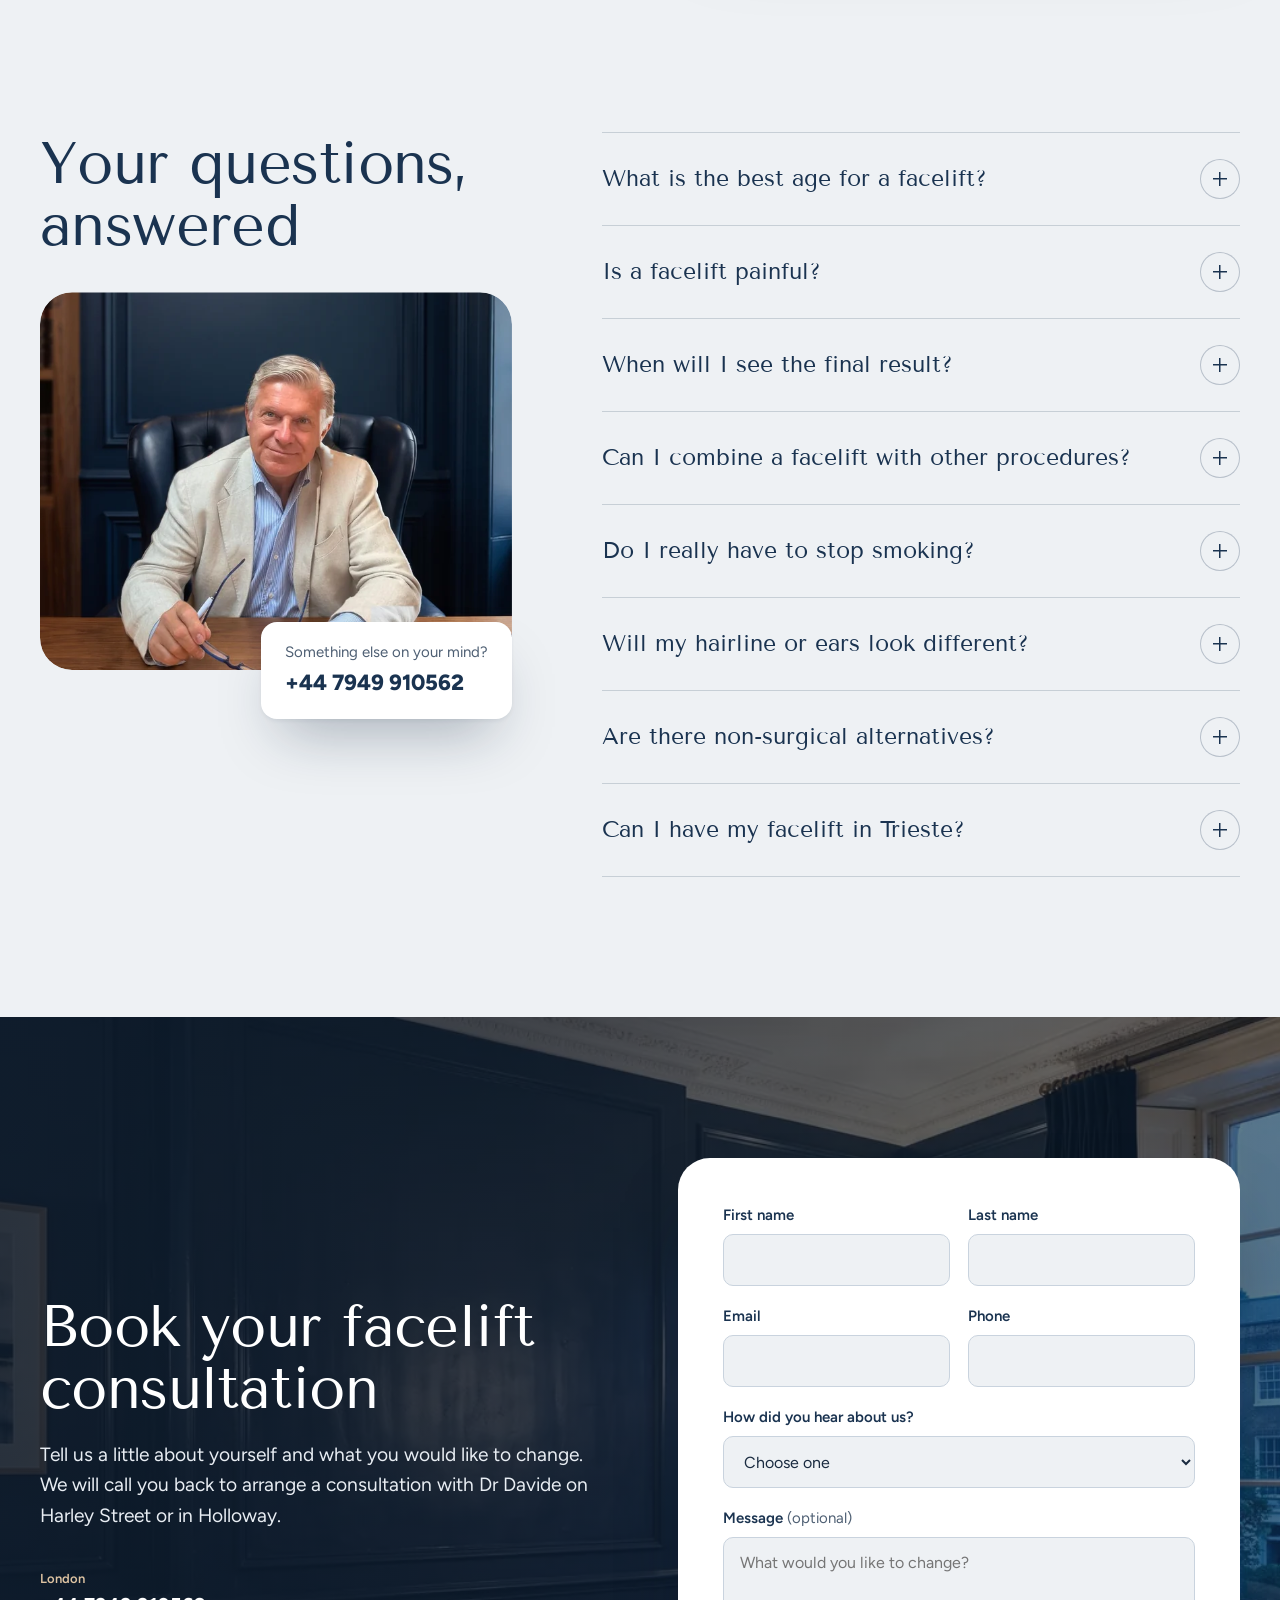
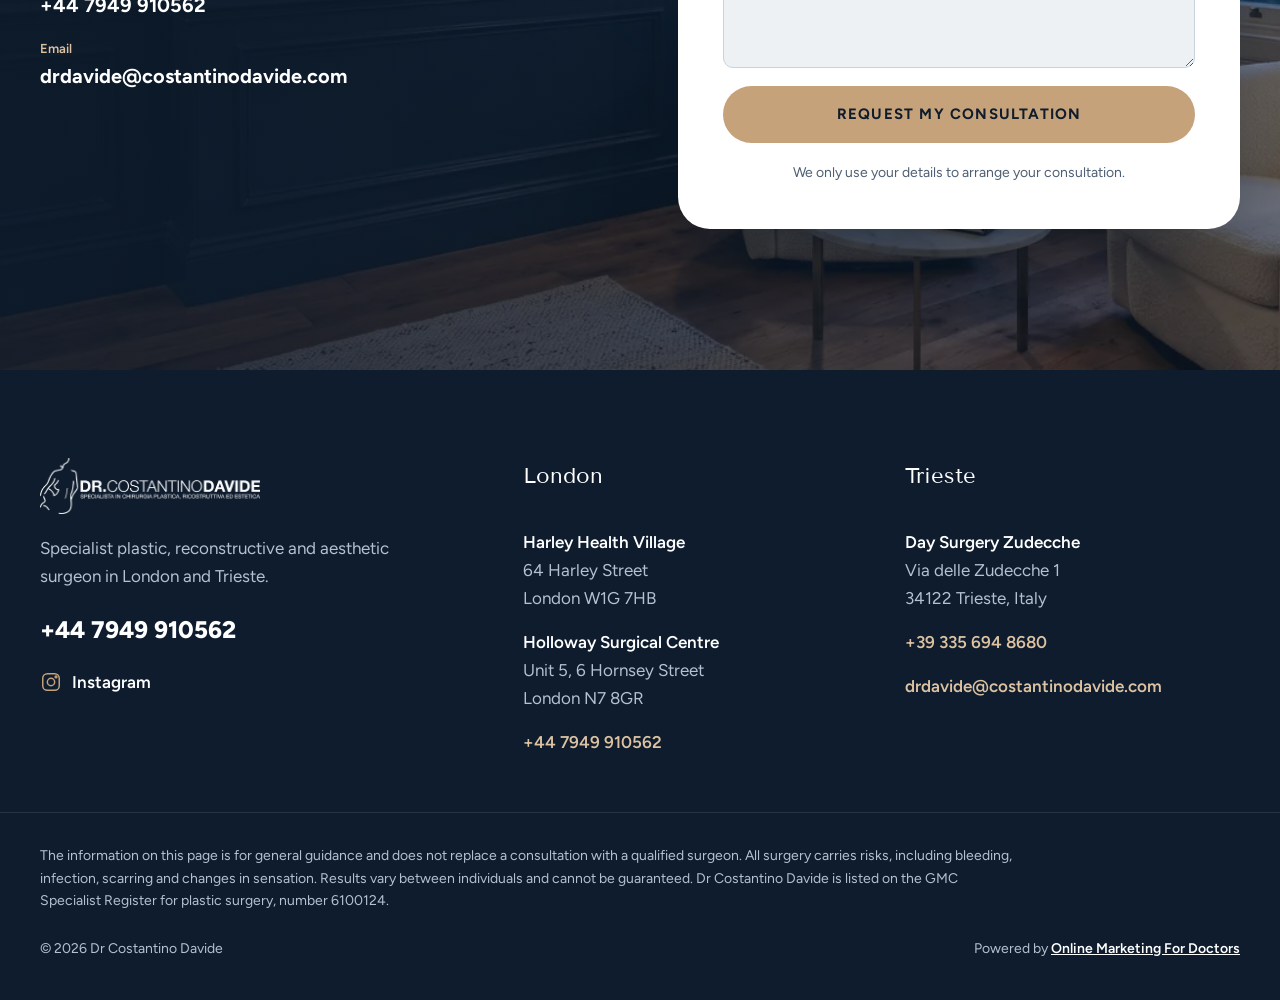
==== commit 57940625: "Replace hero image with new theatre photo of Dr Davide Co-Authored-By: Claude Opus 5.5 <noreply@anth" ====
--- a/index.html
+++ b/index.html
@@ -11,8 +11,8 @@
   <link rel="preconnect" href="https://fonts.googleapis.com">
   <link rel="preconnect" href="https://fonts.gstatic.com" crossorigin>
   <link href="https://fonts.googleapis.com/css2?family=Tenor+Sans&family=Figtree:wght@400;500;600;700;800&display=swap" rel="stylesheet">
-  <link rel="preload" as="image" imagesrcset="assets/img/gen/dr-hero-1400.webp 1400w, assets/img/gen/dr-hero-2400.webp 2400w" imagesizes="100vw" media="(min-width: 900px)">
-  <link rel="preload" as="image" imagesrcset="assets/img/gen/dr-hero-mobile-900.webp 900w, assets/img/gen/dr-hero-mobile-1500.webp 1500w" imagesizes="100vw" media="(max-width: 899px)">
+  <link rel="preload" as="image" imagesrcset="assets/img/gen/theatre-hero-1400.webp 1400w, assets/img/gen/theatre-hero-2000.webp 2000w" imagesizes="100vw" media="(min-width: 900px)">
+  <link rel="preload" as="image" imagesrcset="assets/img/gen/theatre-hero-mobile-900.webp 900w, assets/img/gen/theatre-hero-mobile-1500.webp 1500w" imagesizes="100vw" media="(max-width: 899px)">
   <link rel="stylesheet" href="assets/css/styles.css">
 </head>
 <body>
@@ -76,8 +76,8 @@
     <section class="hero" id="top" aria-labelledby="hero-title">
       <div class="hero-media" aria-hidden="true">
         <picture>
-          <source media="(max-width: 899px)" srcset="assets/img/gen/dr-hero-mobile-900.webp 900w, assets/img/gen/dr-hero-mobile-1500.webp 1500w" sizes="100vw">
-          <img src="assets/img/gen/dr-hero-2400.webp" srcset="assets/img/gen/dr-hero-1400.webp 1400w, assets/img/gen/dr-hero-2400.webp 2400w" sizes="100vw" alt="" width="2400" height="1018" fetchpriority="high">
+          <source media="(max-width: 899px)" srcset="assets/img/gen/theatre-hero-mobile-900.webp 900w, assets/img/gen/theatre-hero-mobile-1500.webp 1500w" sizes="100vw">
+          <img src="assets/img/gen/theatre-hero-2000.webp" srcset="assets/img/gen/theatre-hero-1400.webp 1400w, assets/img/gen/theatre-hero-2000.webp 2000w" sizes="100vw" alt="" width="2000" height="1342" fetchpriority="high">
         </picture>
       </div>
 
--- a/assets/css/styles.css
+++ b/assets/css/styles.css
@@ -155,7 +155,7 @@
 }
 .site-header::before {
   content: ""; position: absolute; inset: 0 0 -40px 0; z-index: -1; pointer-events: none;
-  background: linear-gradient(180deg, rgba(14, 28, 46, .55), rgba(14, 28, 46, 0));
+  background: linear-gradient(180deg, rgba(14, 28, 46, .75), rgba(14, 28, 46, 0));
   transition: opacity .4s var(--ease);
 }
 .site-header.is-scrolled {
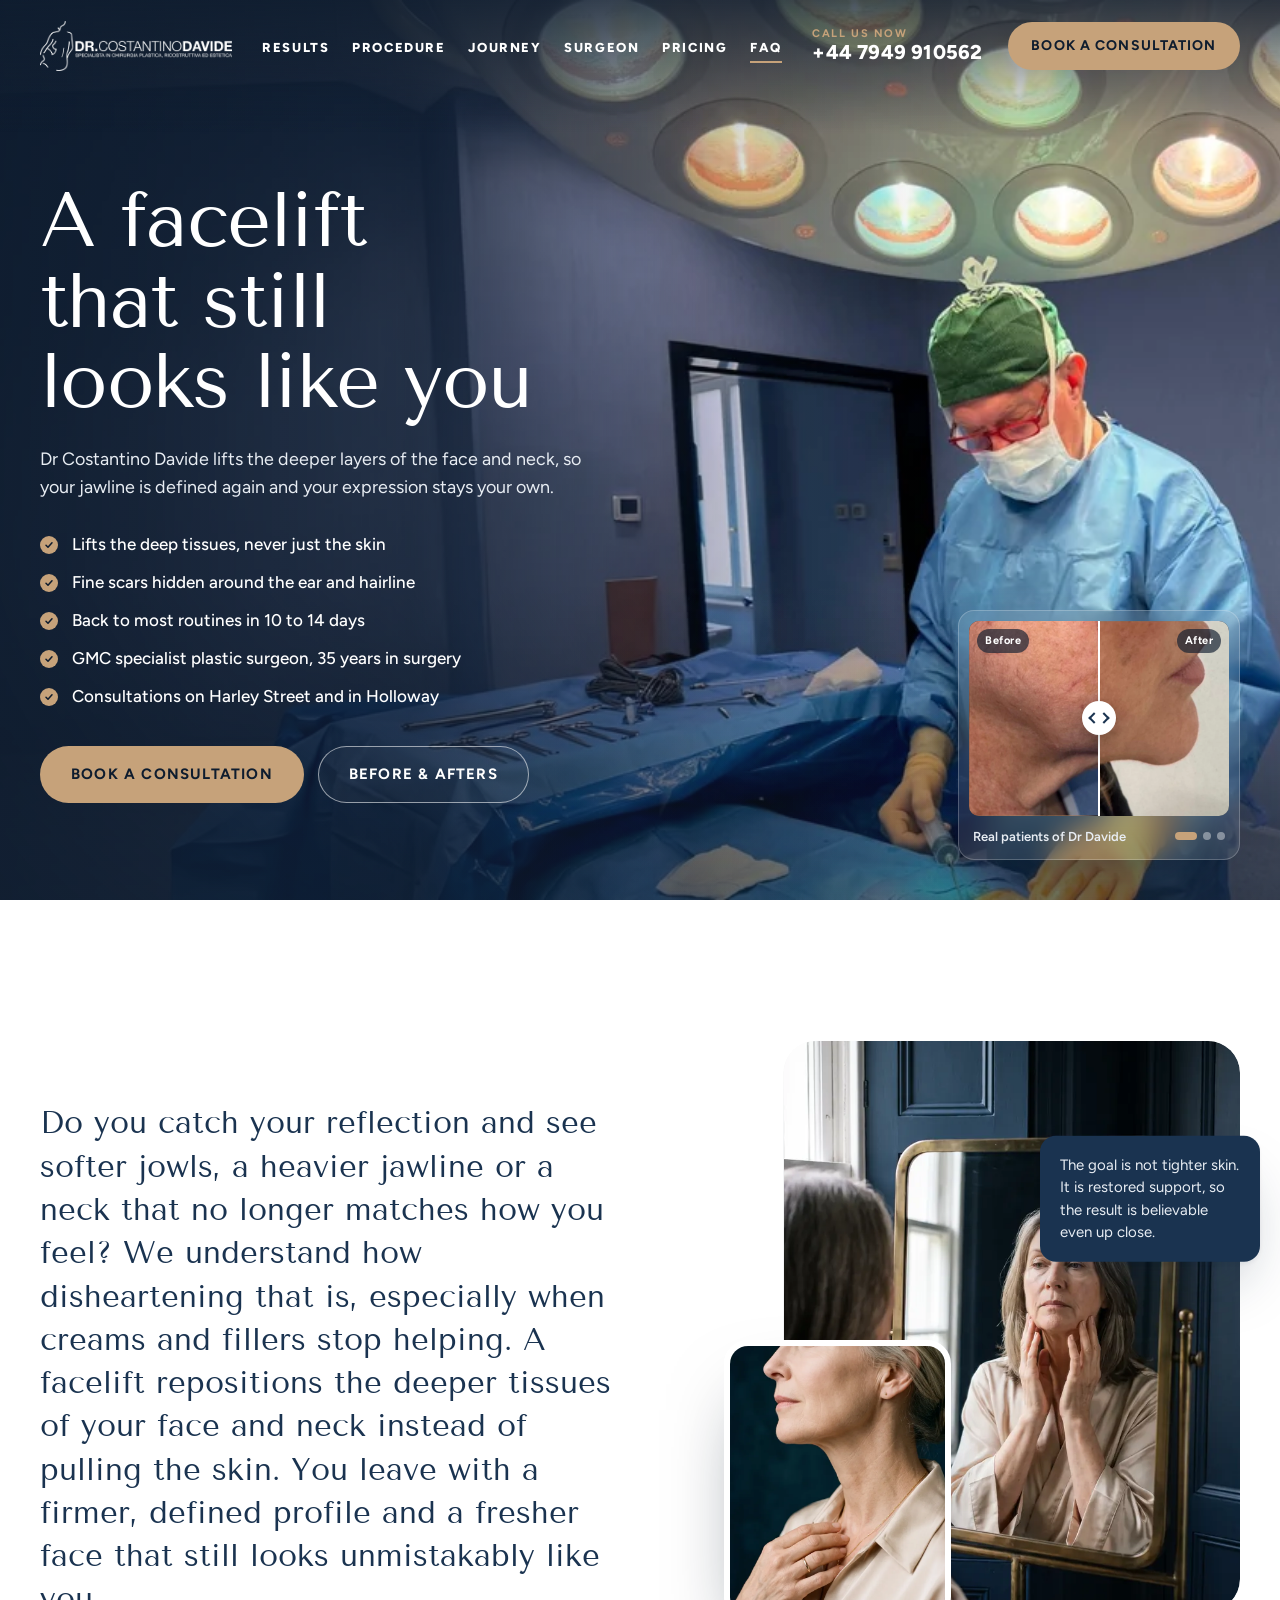
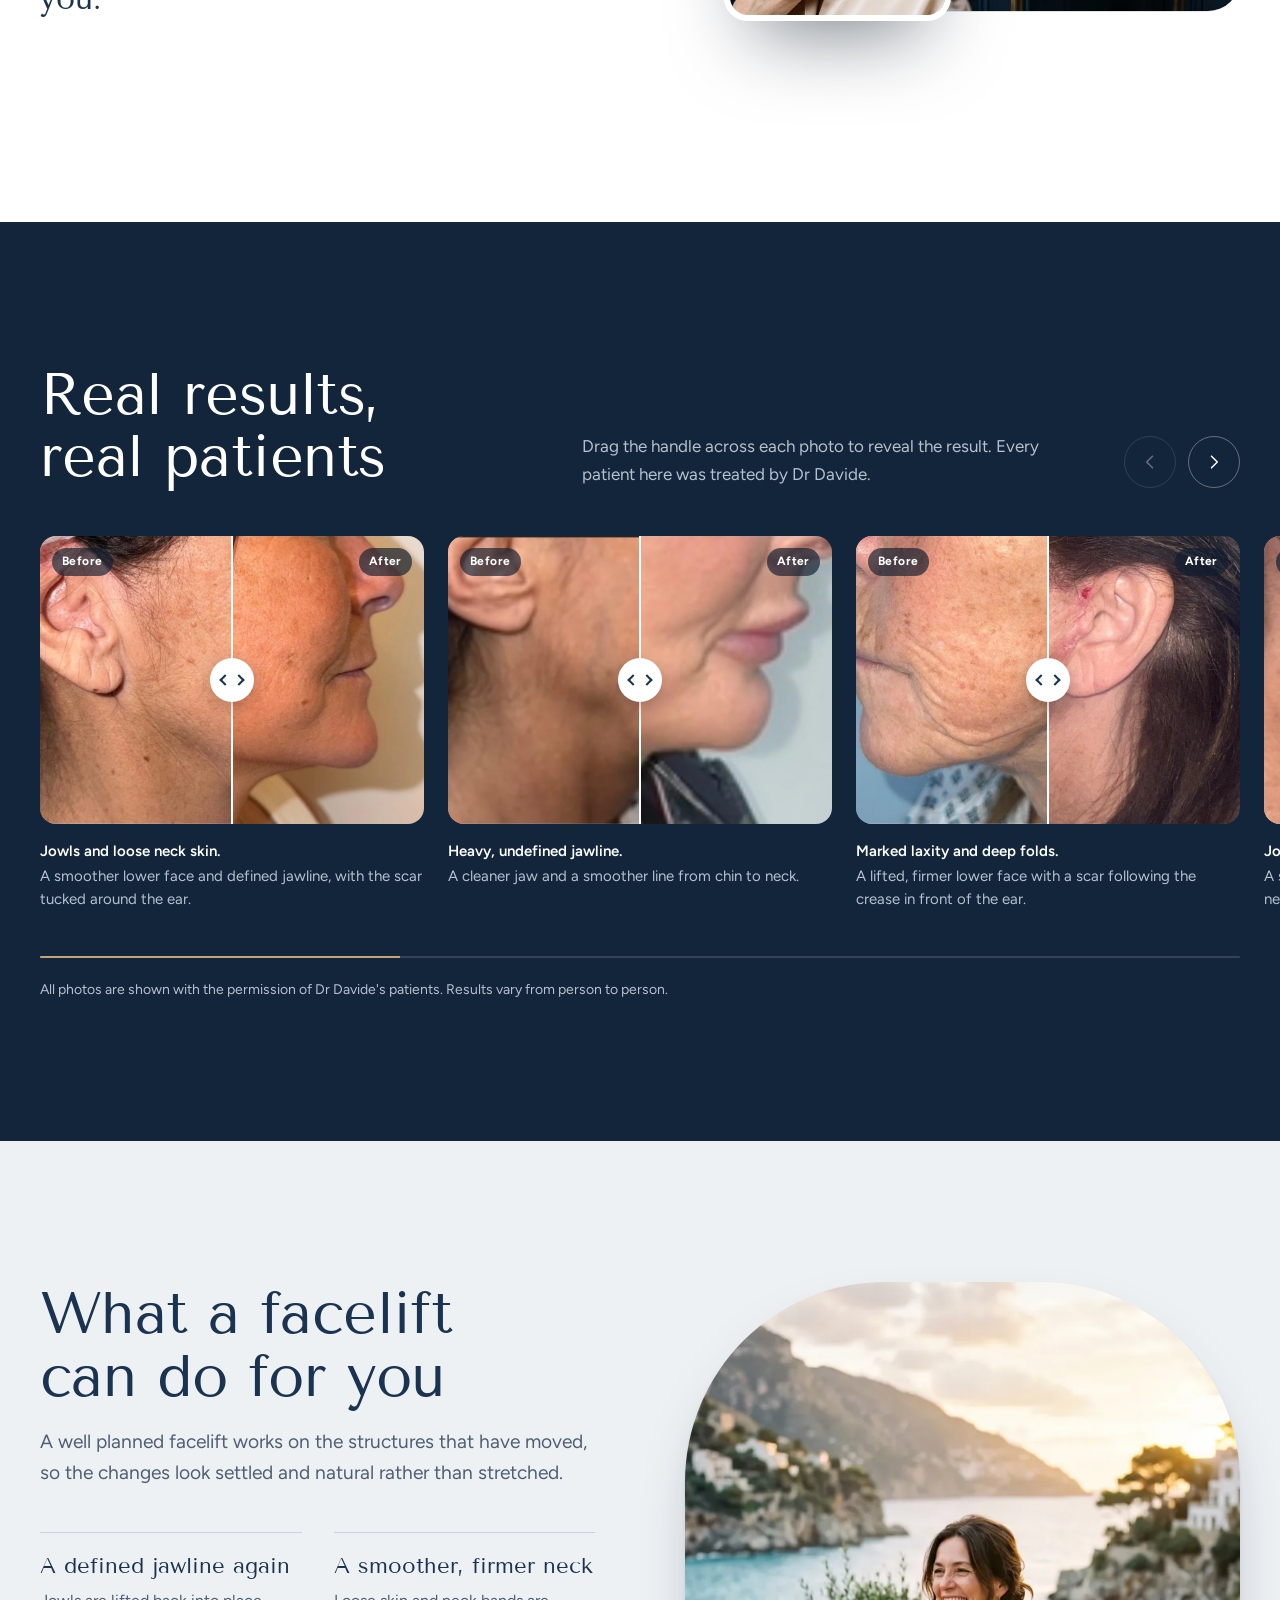
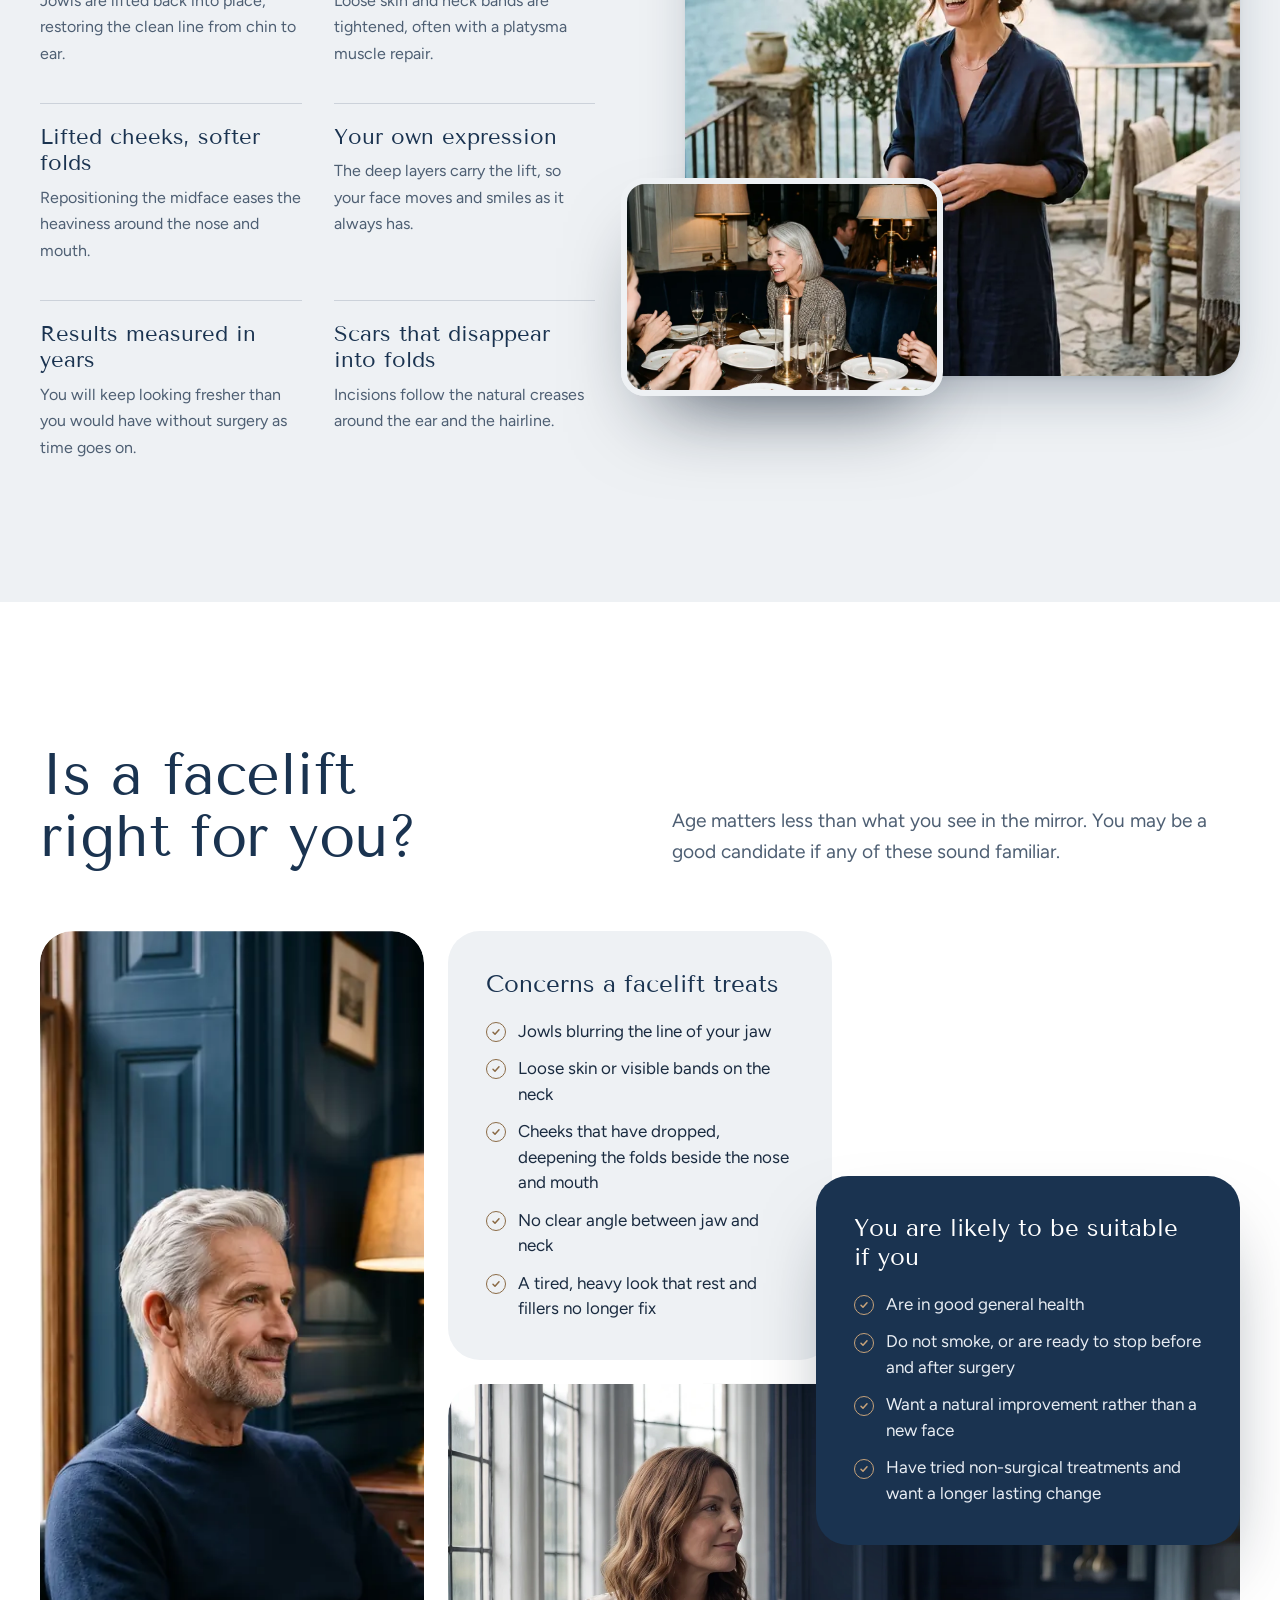
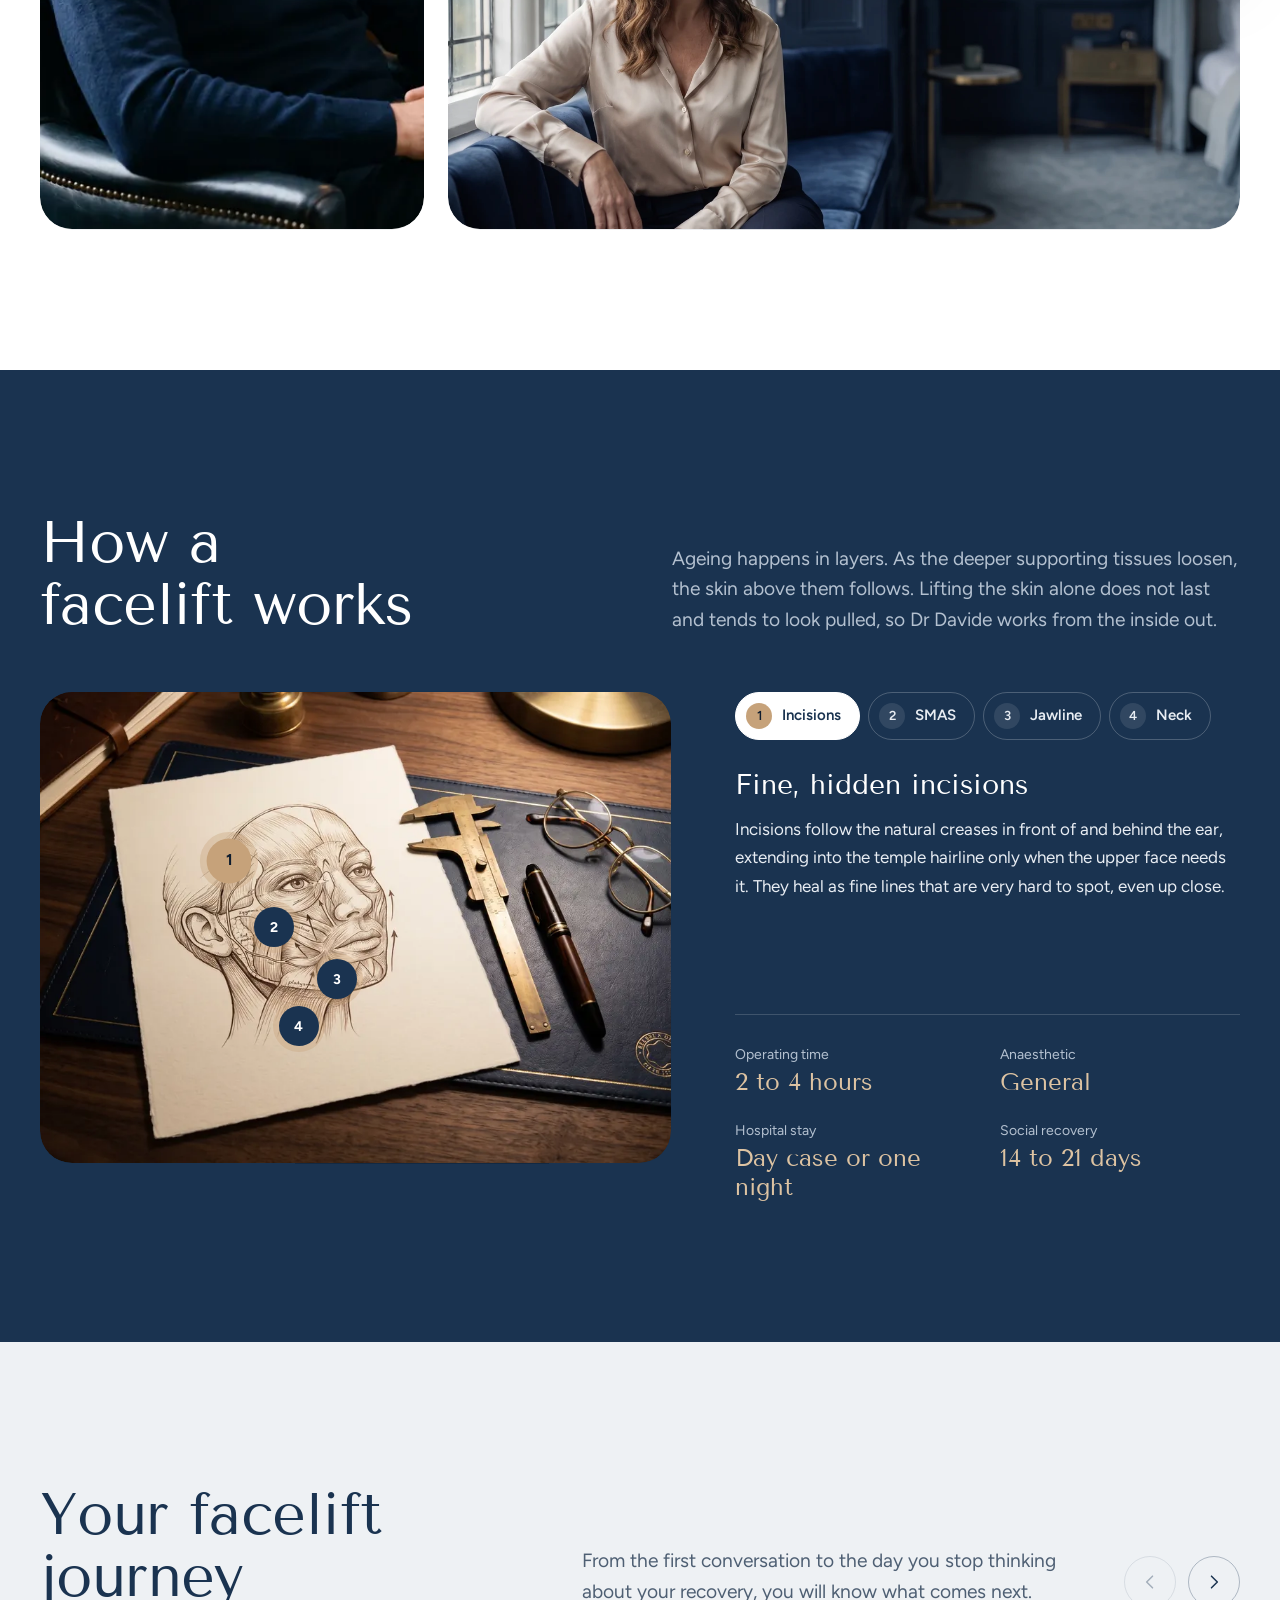
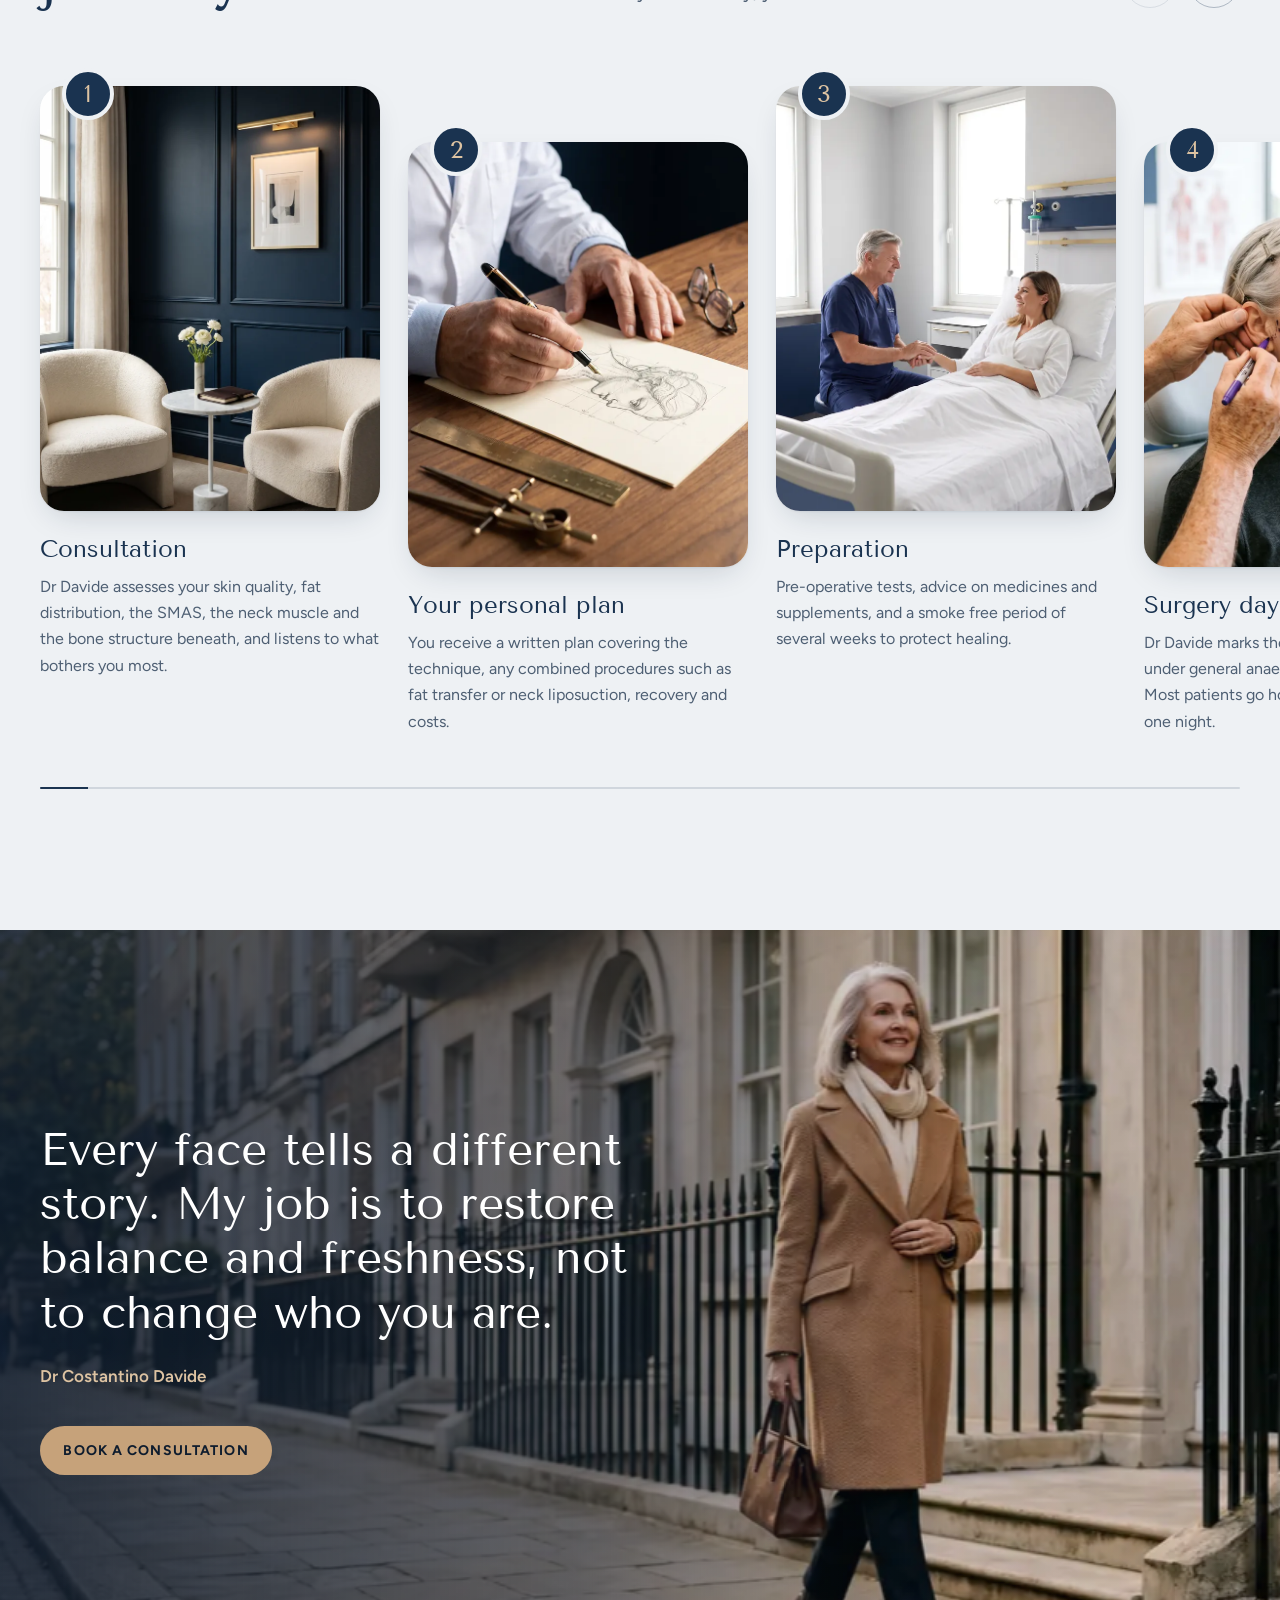
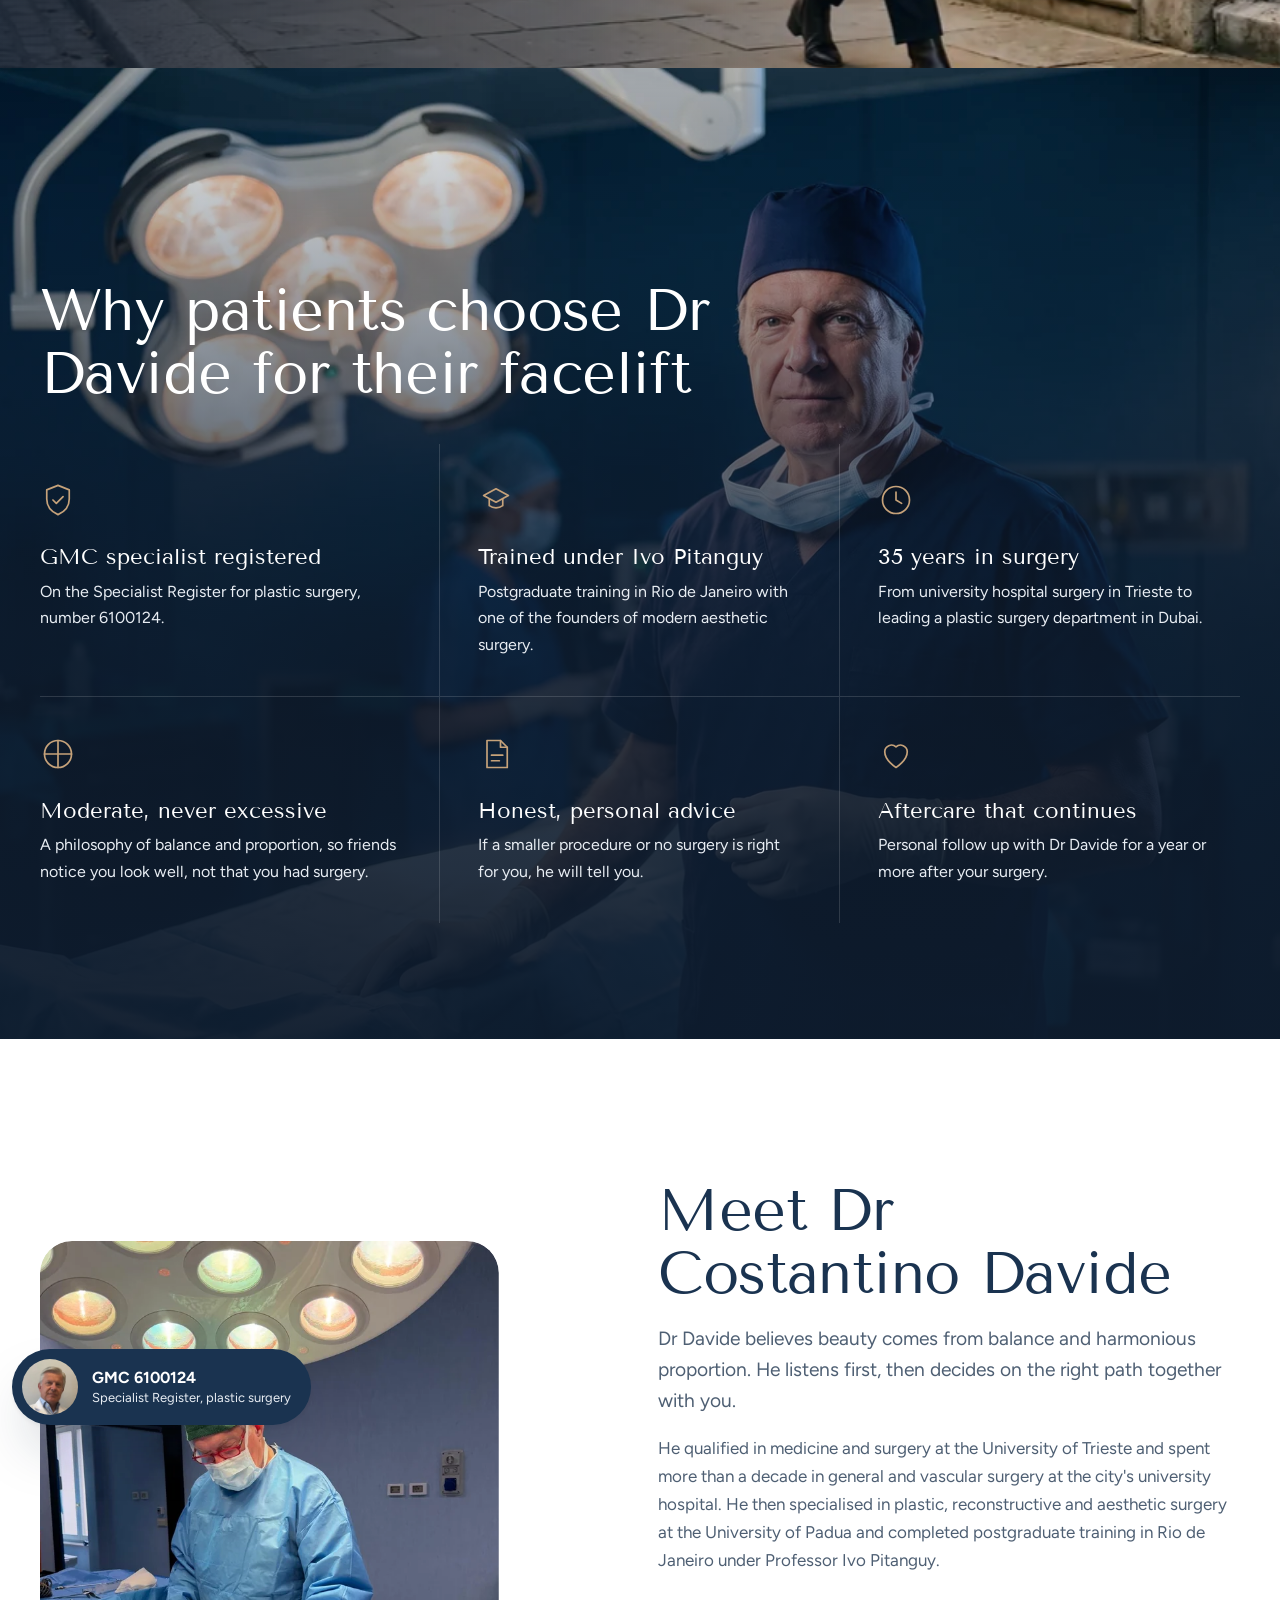
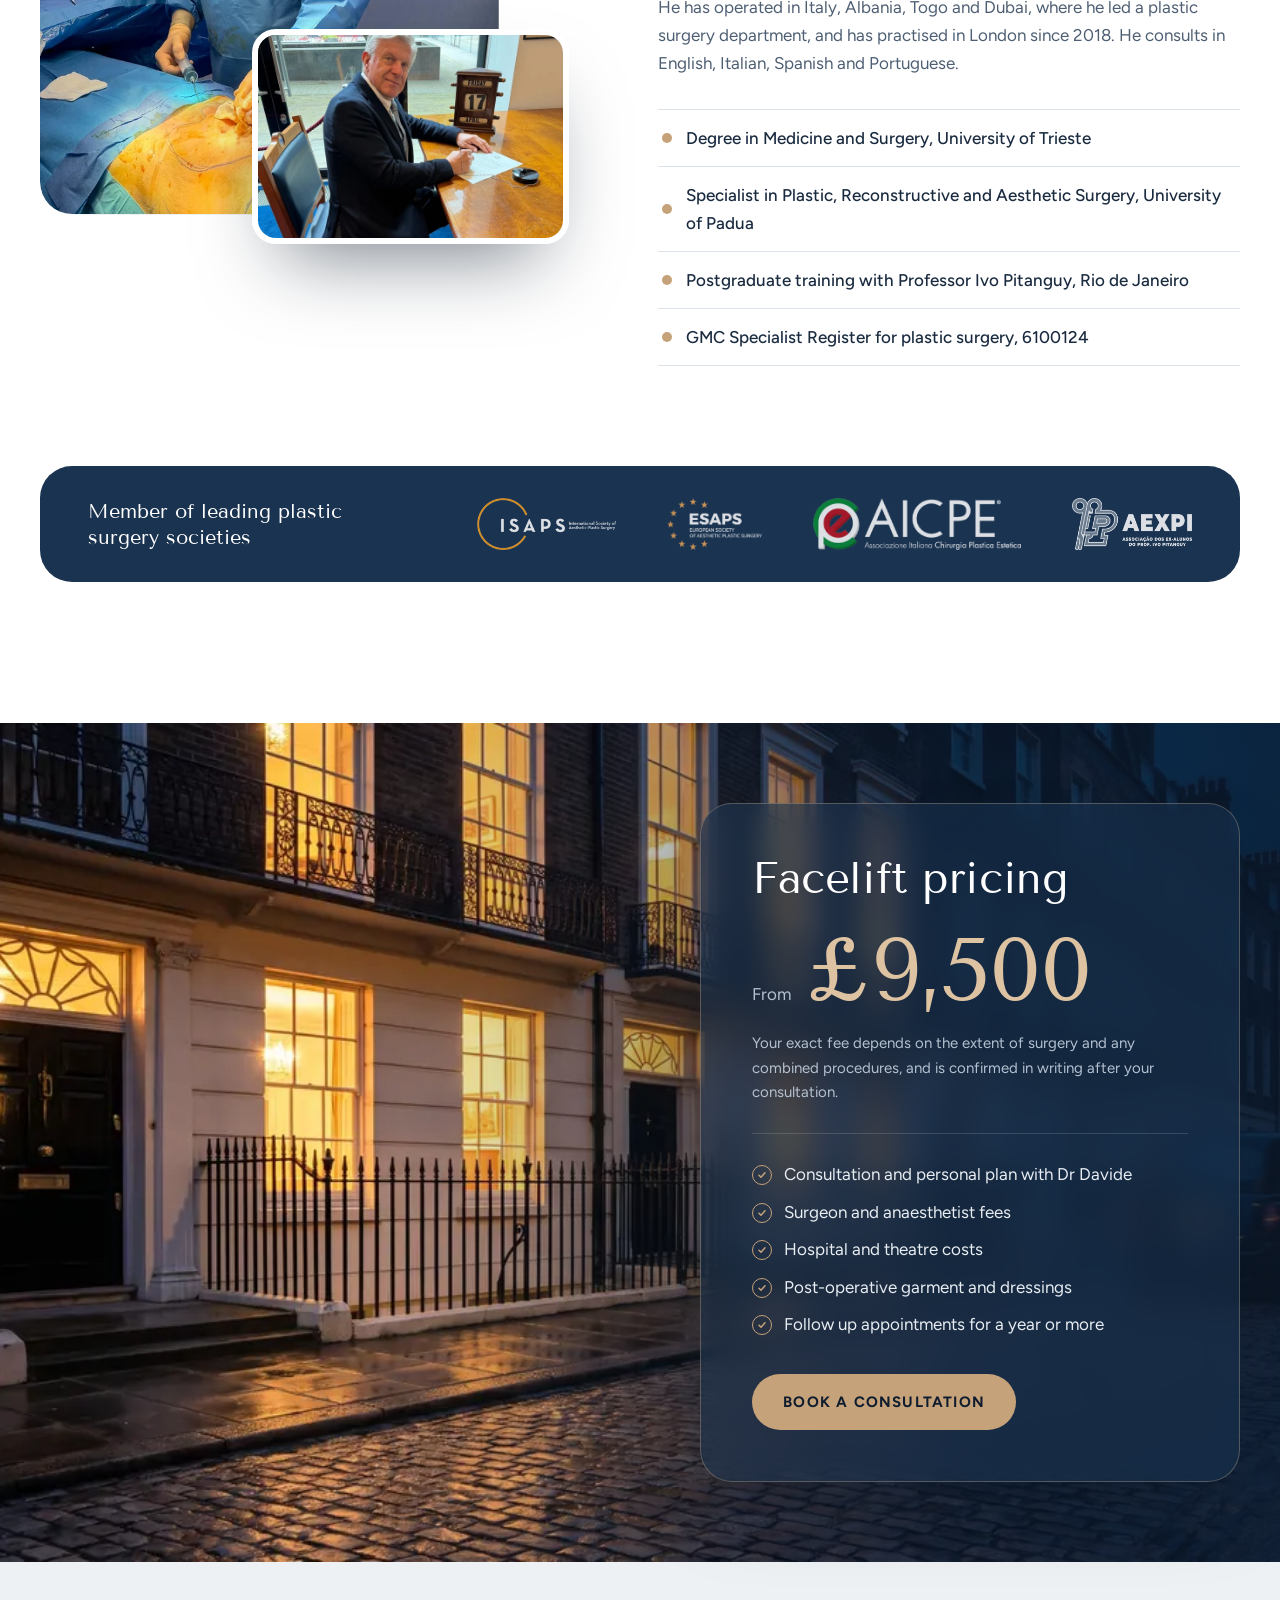
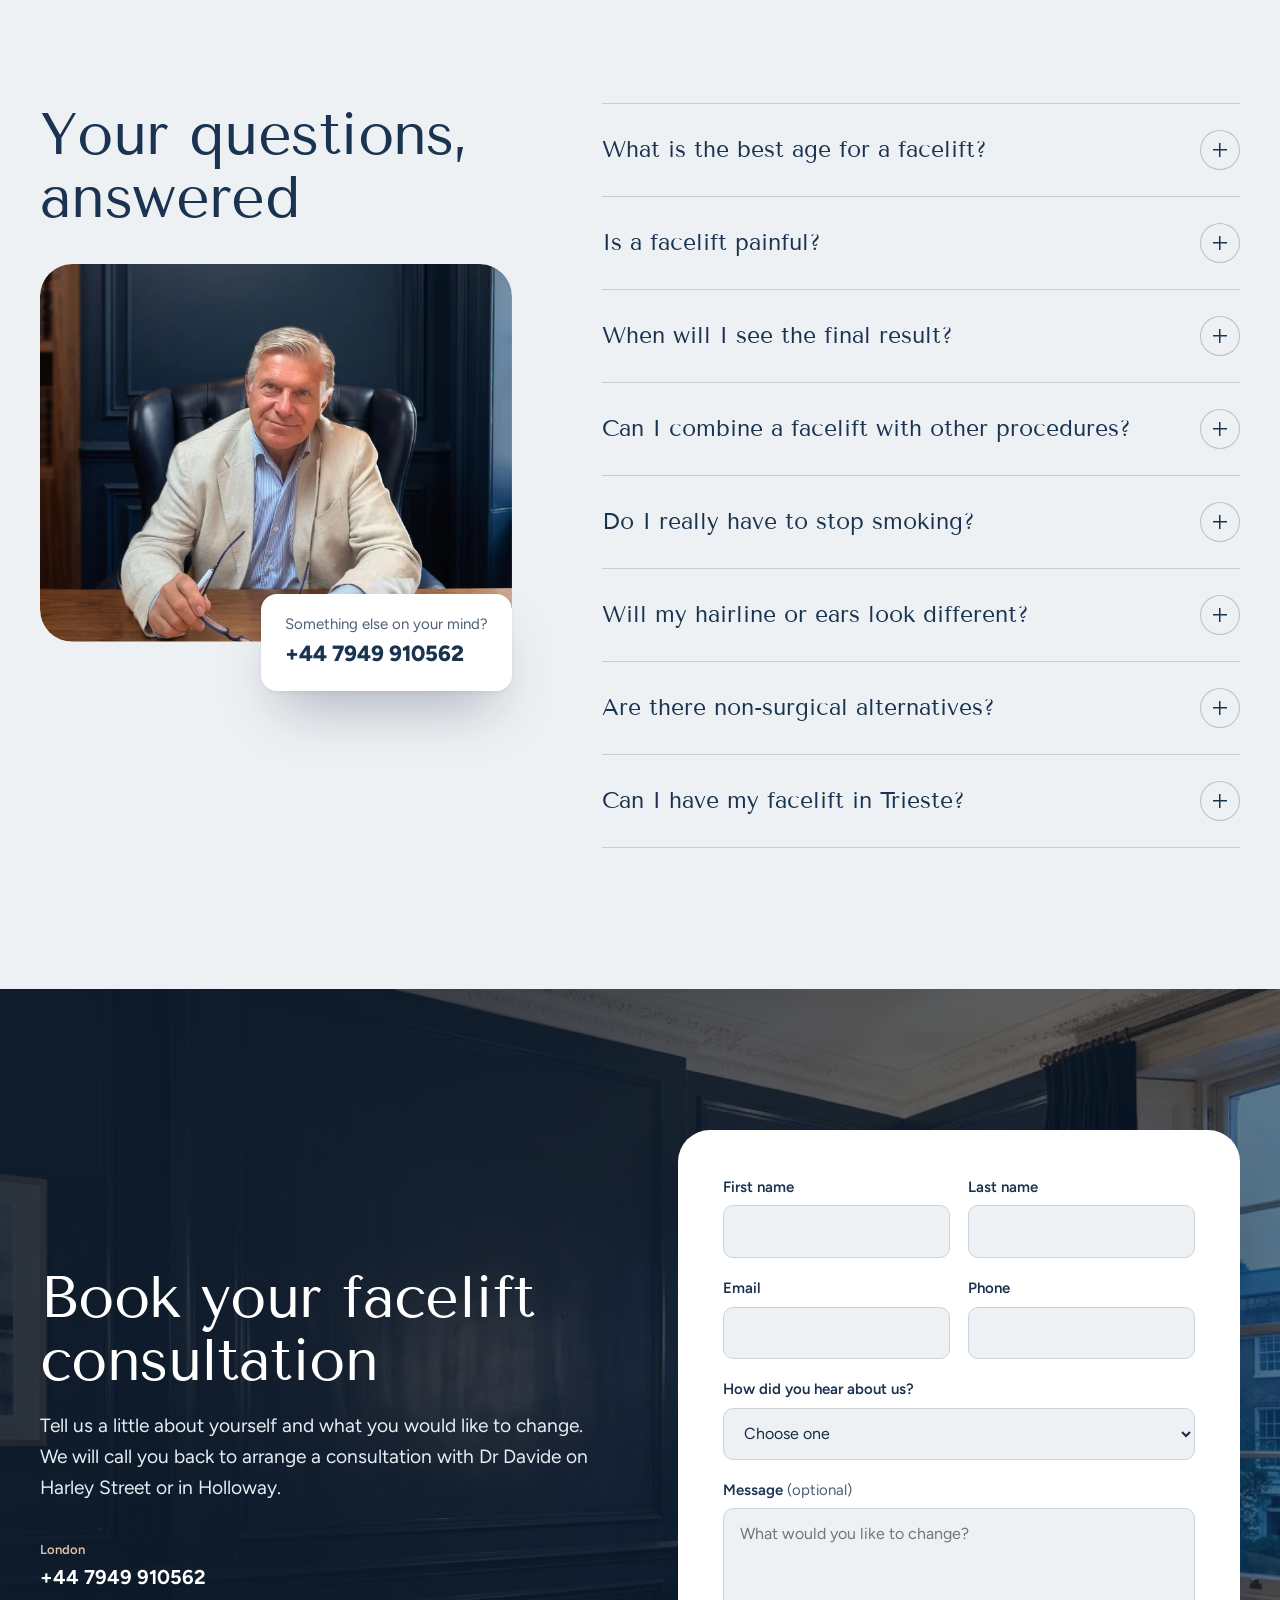
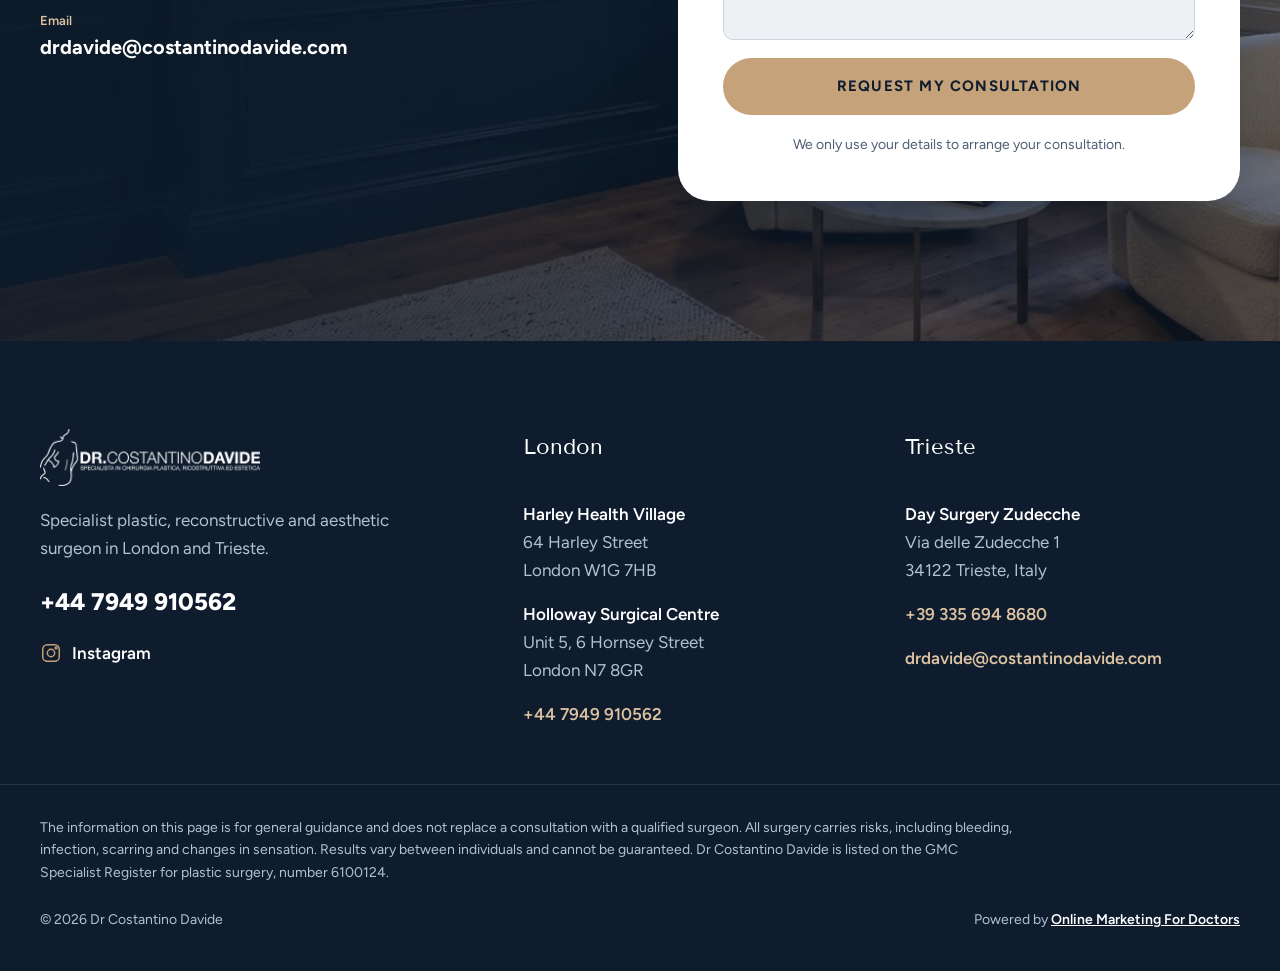
==== commit b5f670fc: "Restore previous theatre hero image Co-Authored-By: Claude Opus 5.5 <noreply@anthropic.com> Claude-S" ====
--- a/index.html
+++ b/index.html
@@ -11,8 +11,8 @@
   <link rel="preconnect" href="https://fonts.googleapis.com">
   <link rel="preconnect" href="https://fonts.gstatic.com" crossorigin>
   <link href="https://fonts.googleapis.com/css2?family=Tenor+Sans&family=Figtree:wght@400;500;600;700;800&display=swap" rel="stylesheet">
-  <link rel="preload" as="image" imagesrcset="assets/img/gen/theatre-hero-1400.webp 1400w, assets/img/gen/theatre-hero-2000.webp 2000w" imagesizes="100vw" media="(min-width: 900px)">
-  <link rel="preload" as="image" imagesrcset="assets/img/gen/theatre-hero-mobile-900.webp 900w, assets/img/gen/theatre-hero-mobile-1500.webp 1500w" imagesizes="100vw" media="(max-width: 899px)">
+  <link rel="preload" as="image" imagesrcset="assets/img/gen/dr-hero-1400.webp 1400w, assets/img/gen/dr-hero-2400.webp 2400w" imagesizes="100vw" media="(min-width: 900px)">
+  <link rel="preload" as="image" imagesrcset="assets/img/gen/dr-hero-mobile-900.webp 900w, assets/img/gen/dr-hero-mobile-1500.webp 1500w" imagesizes="100vw" media="(max-width: 899px)">
   <link rel="stylesheet" href="assets/css/styles.css">
 </head>
 <body>
@@ -76,8 +76,8 @@
     <section class="hero" id="top" aria-labelledby="hero-title">
       <div class="hero-media" aria-hidden="true">
         <picture>
-          <source media="(max-width: 899px)" srcset="assets/img/gen/theatre-hero-mobile-900.webp 900w, assets/img/gen/theatre-hero-mobile-1500.webp 1500w" sizes="100vw">
-          <img src="assets/img/gen/theatre-hero-2000.webp" srcset="assets/img/gen/theatre-hero-1400.webp 1400w, assets/img/gen/theatre-hero-2000.webp 2000w" sizes="100vw" alt="" width="2000" height="1342" fetchpriority="high">
+          <source media="(max-width: 899px)" srcset="assets/img/gen/dr-hero-mobile-900.webp 900w, assets/img/gen/dr-hero-mobile-1500.webp 1500w" sizes="100vw">
+          <img src="assets/img/gen/dr-hero-2400.webp" srcset="assets/img/gen/dr-hero-1400.webp 1400w, assets/img/gen/dr-hero-2400.webp 2400w" sizes="100vw" alt="" width="2400" height="1018" fetchpriority="high">
         </picture>
       </div>
 
--- a/assets/css/styles.css
+++ b/assets/css/styles.css
@@ -725,7 +725,7 @@
 .why { position: relative; isolation: isolate; overflow: hidden; background: var(--navy-ink); padding-bottom: clamp(72px, 9vw, 120px); }
 .why-media { height: clamp(380px, 54vh, 560px); display: flex; align-items: flex-end; }
 .why-media > img { position: absolute; inset: 0; width: 100%; height: 100%; object-fit: cover; object-position: 50% 25%; z-index: -2; }
-.why-media::after { content: ""; position: absolute; inset: 0; z-index: -1; background: linear-gradient(180deg, rgba(14, 28, 46, 0) 0%, rgba(14, 28, 46, .35) 30%, rgba(14, 28, 46, .8) 60%, rgba(14, 28, 46, .94) 100%); }
+.why-media::after { content: ""; position: absolute; inset: 0; z-index: -1; background: linear-gradient(180deg, rgba(14, 28, 46, .05) 0%, rgba(14, 28, 46, .5) 30%, rgba(14, 28, 46, .85) 58%, rgba(14, 28, 46, .95) 100%); }
 .why-intro { padding-bottom: 150px; }
 .why-intro .display-lg { color: var(--white); max-width: 14em; }
 
@@ -733,16 +733,11 @@
   position: relative; z-index: 2;
   margin-top: -110px;
   display: grid; grid-template-columns: repeat(3, minmax(0, 1fr));
-  background: rgba(18, 37, 59, .42);
-  backdrop-filter: blur(18px) saturate(1.15);
-  -webkit-backdrop-filter: blur(18px) saturate(1.15);
-  border: 1px solid rgba(255, 255, 255, .16);
-  border-radius: var(--radius-xl);
-  box-shadow: var(--shadow-deep);
-  overflow: hidden;
-}
-.why-grid li { padding: clamp(28px, 3vw, 44px); border-right: 1px solid rgba(255, 255, 255, .14); border-bottom: 1px solid rgba(255, 255, 255, .14); }
+}
+.why-grid li { padding: clamp(28px, 3vw, 44px) clamp(24px, 3vw, 44px); border-right: 1px solid rgba(255, 255, 255, .14); border-bottom: 1px solid rgba(255, 255, 255, .14); }
 .why-grid li:nth-child(3n) { border-right: 0; }
+.why-grid li:nth-child(3n + 1) { padding-left: 0; }
+.why-grid li:nth-child(3n) { padding-right: 0; }
 .why-grid li:nth-last-child(-n + 3) { border-bottom: 0; }
 .why-icon { width: 36px; height: 36px; fill: none; stroke: var(--brass); stroke-width: 1.5; stroke-linecap: round; stroke-linejoin: round; }
 .why-grid h3 { margin-top: 18px; font-family: var(--font-display); font-weight: 400; font-size: 1.375rem; line-height: 1.2; color: var(--white); }
@@ -754,11 +749,15 @@
   .why-grid li:nth-child(2n) { border-right: 0; }
   .why-grid li:nth-last-child(-n + 3) { border-bottom: 1px solid rgba(255, 255, 255, .14); }
   .why-grid li:nth-last-child(-n + 2) { border-bottom: 0; }
+  .why-grid li:nth-child(n) { padding-left: clamp(24px, 3vw, 44px); padding-right: clamp(24px, 3vw, 44px); }
+  .why-grid li:nth-child(2n + 1) { padding-left: 0; }
+  .why-grid li:nth-child(2n) { padding-right: 0; }
 }
 @media (max-width: 559px) {
   .why-grid { grid-template-columns: 1fr; }
   .why-grid li { border-right: 0 !important; border-bottom: 1px solid rgba(255, 255, 255, .14) !important; }
   .why-grid li:last-child { border-bottom: 0 !important; }
+  .why-grid li:nth-child(n) { padding-left: 0; padding-right: 0; }
 }
 
 /* =========================================================
@@ -1006,4 +1005,5 @@
 
 @media (max-width: 639px) {
   .why-media > img { object-position: 72% 30%; }
-}
+  .why-media::after { background: linear-gradient(180deg, rgba(14, 28, 46, .2) 0%, rgba(14, 28, 46, .78) 18%, rgba(14, 28, 46, .9) 40%, rgba(14, 28, 46, .96) 100%); }
+}
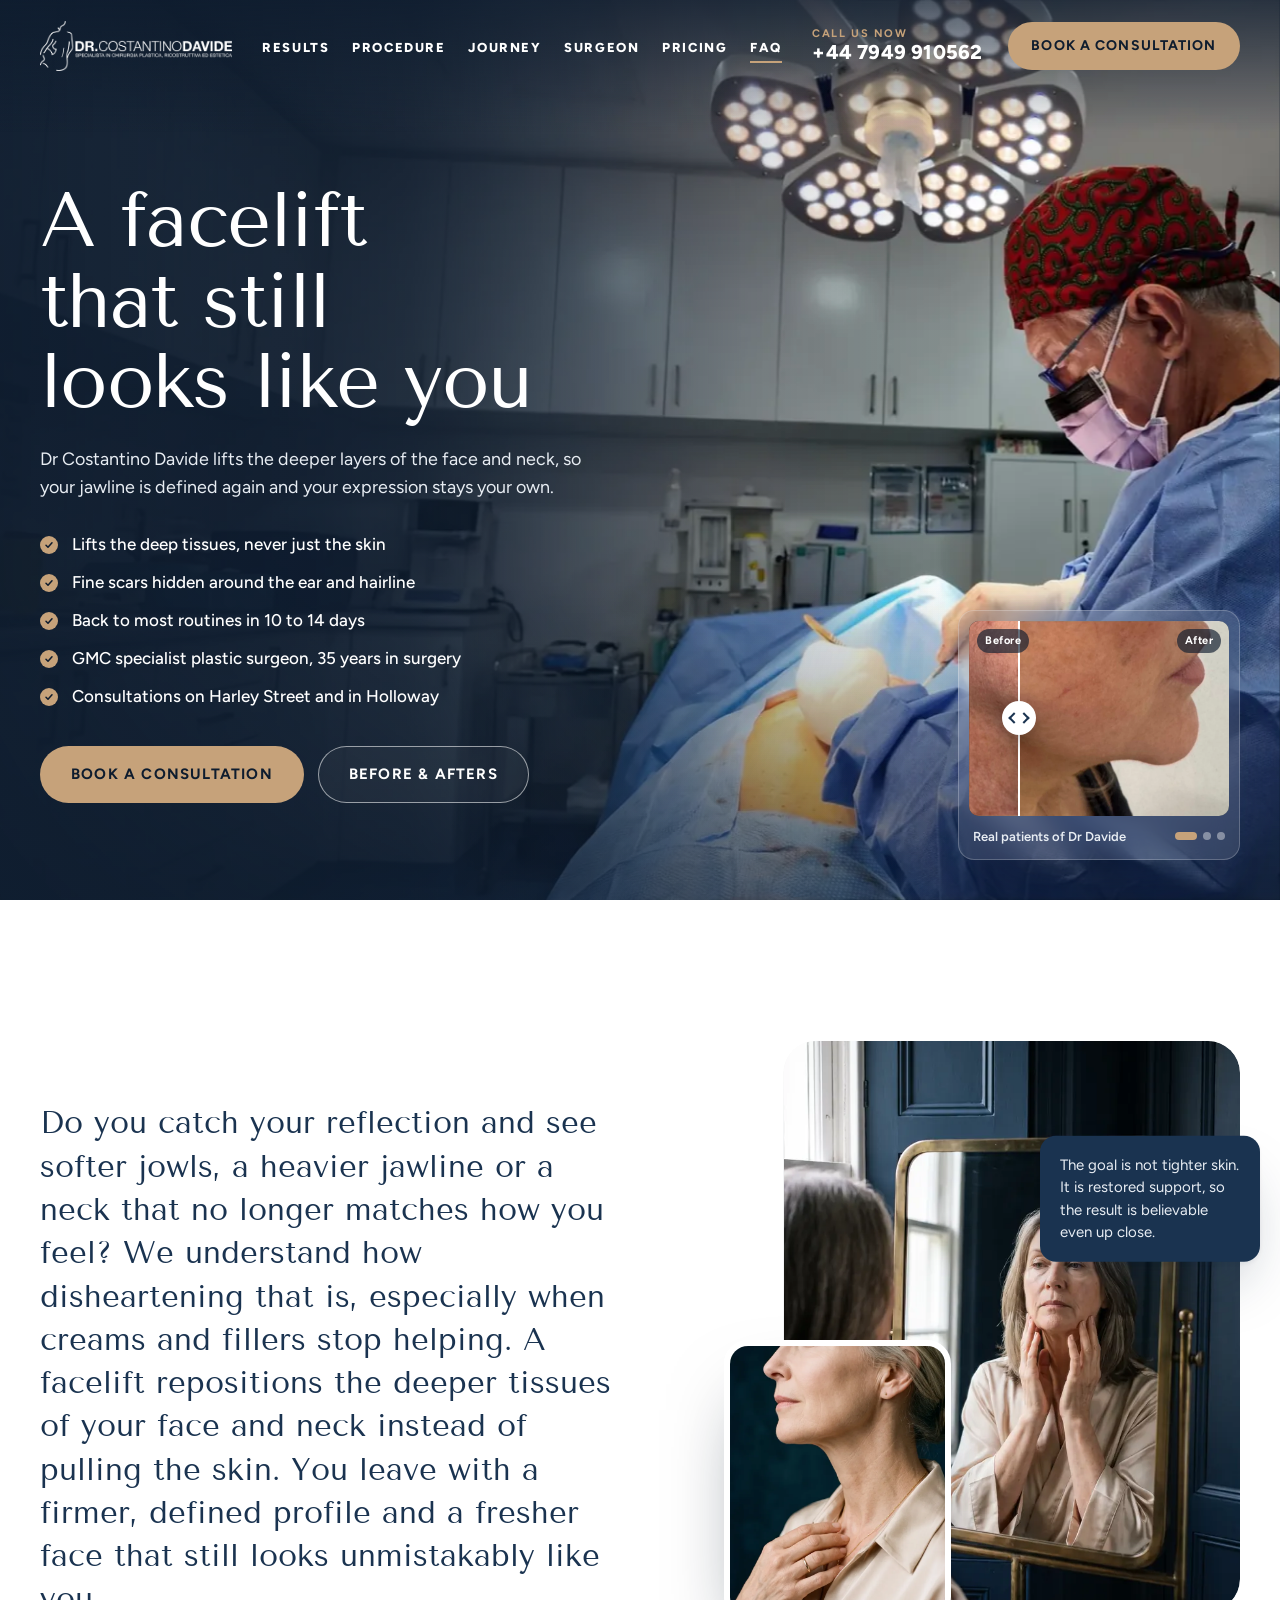
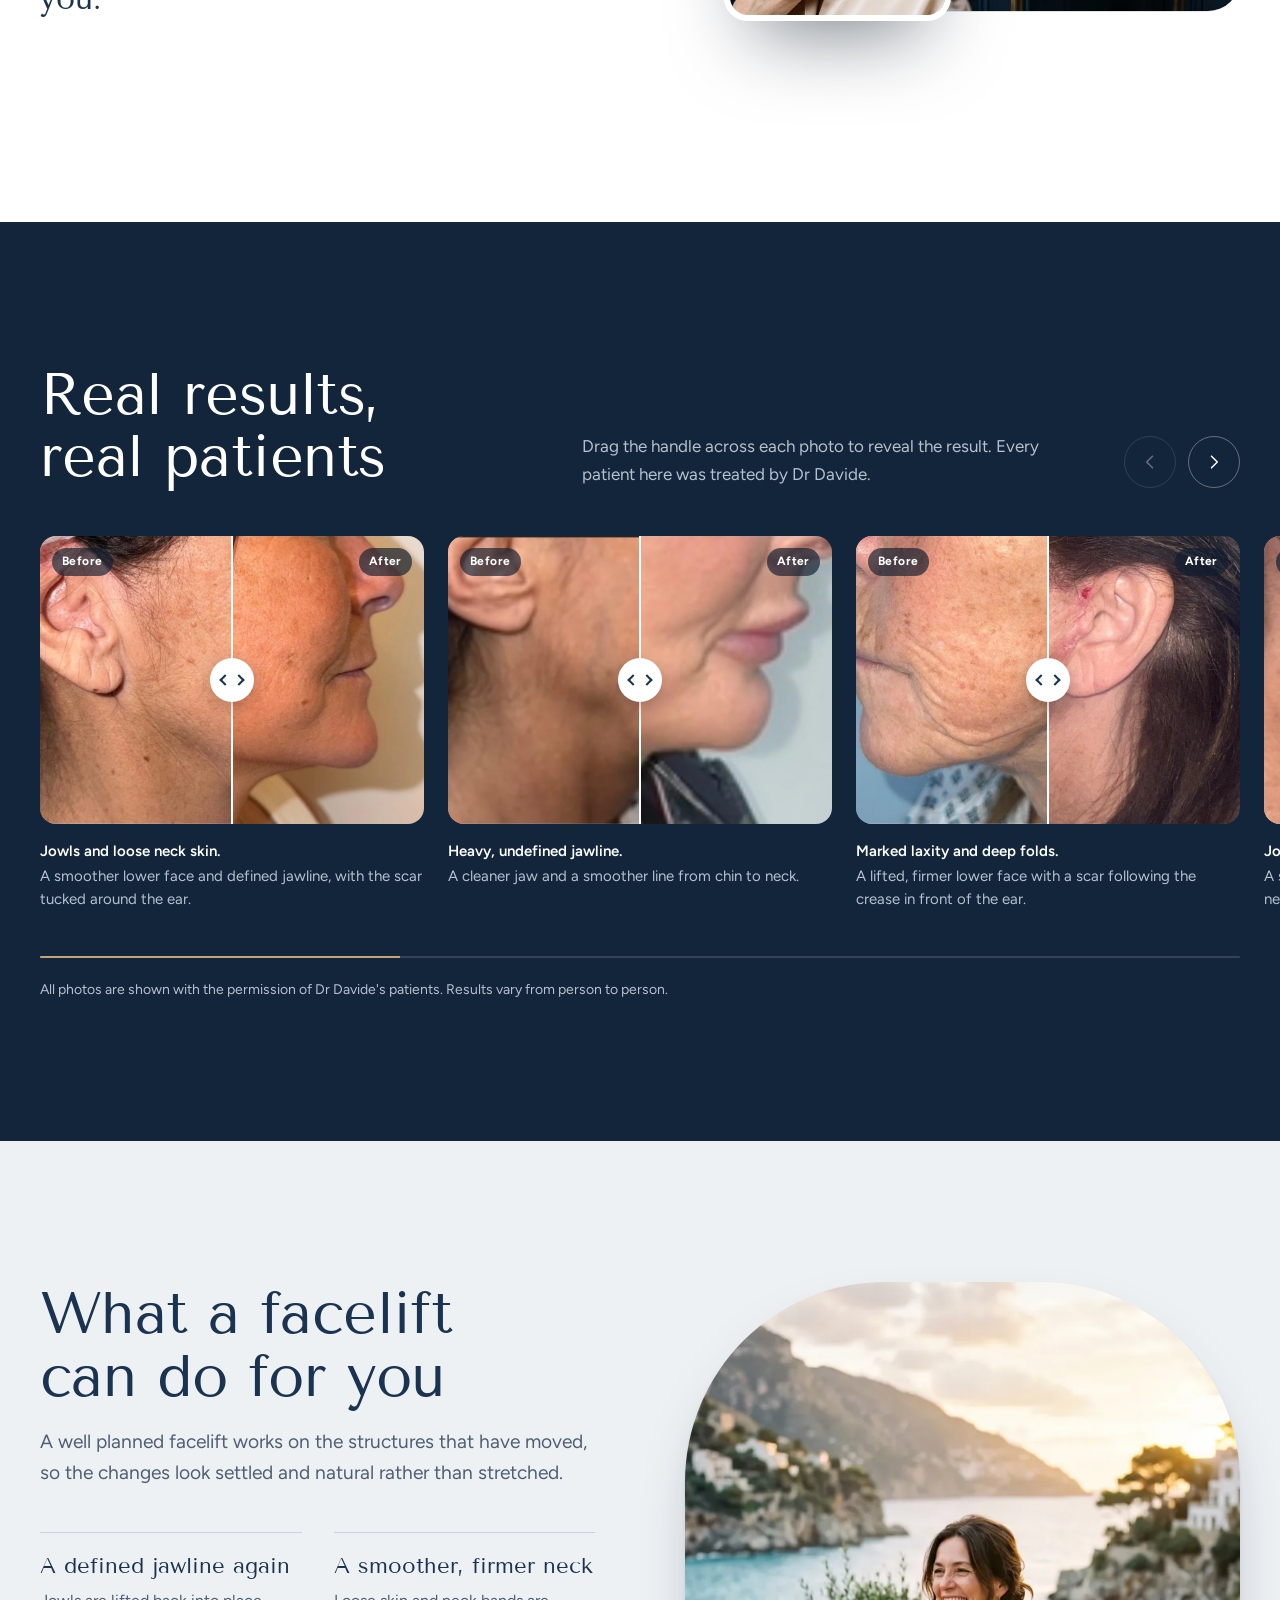
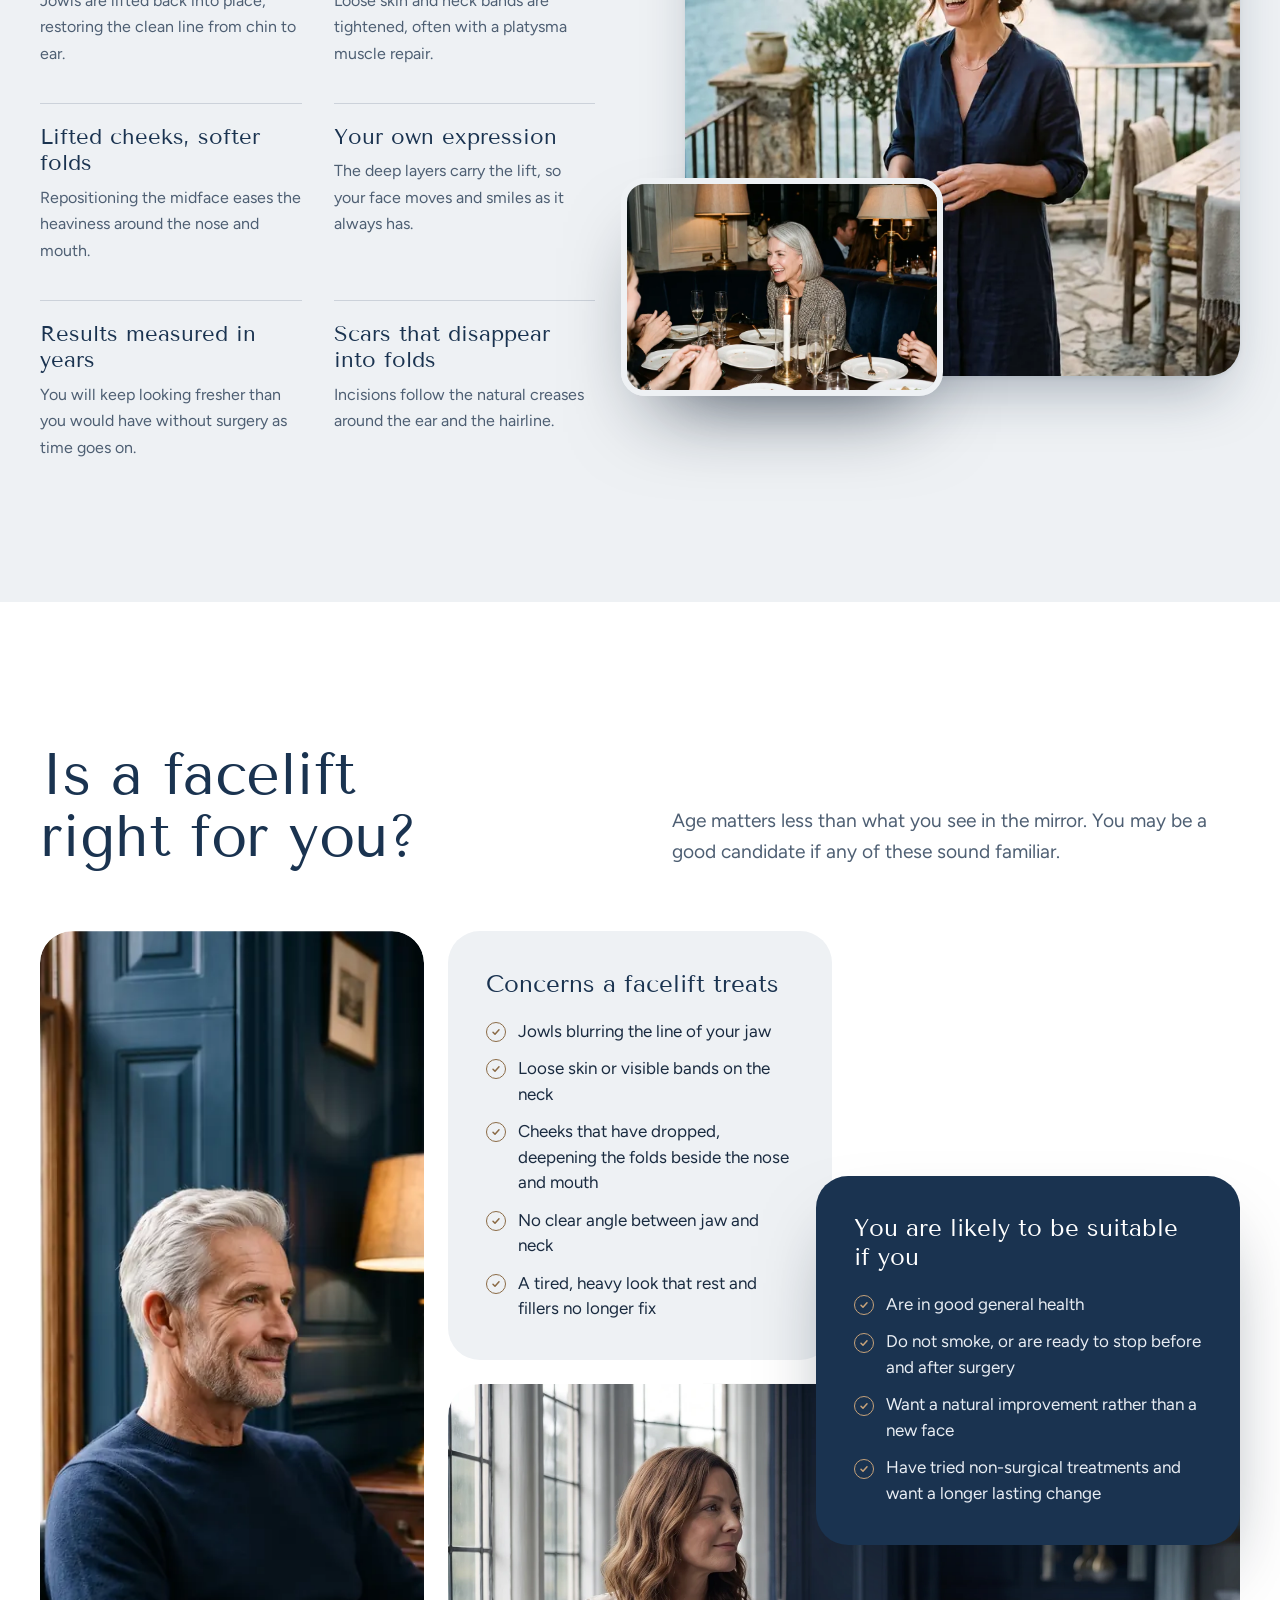
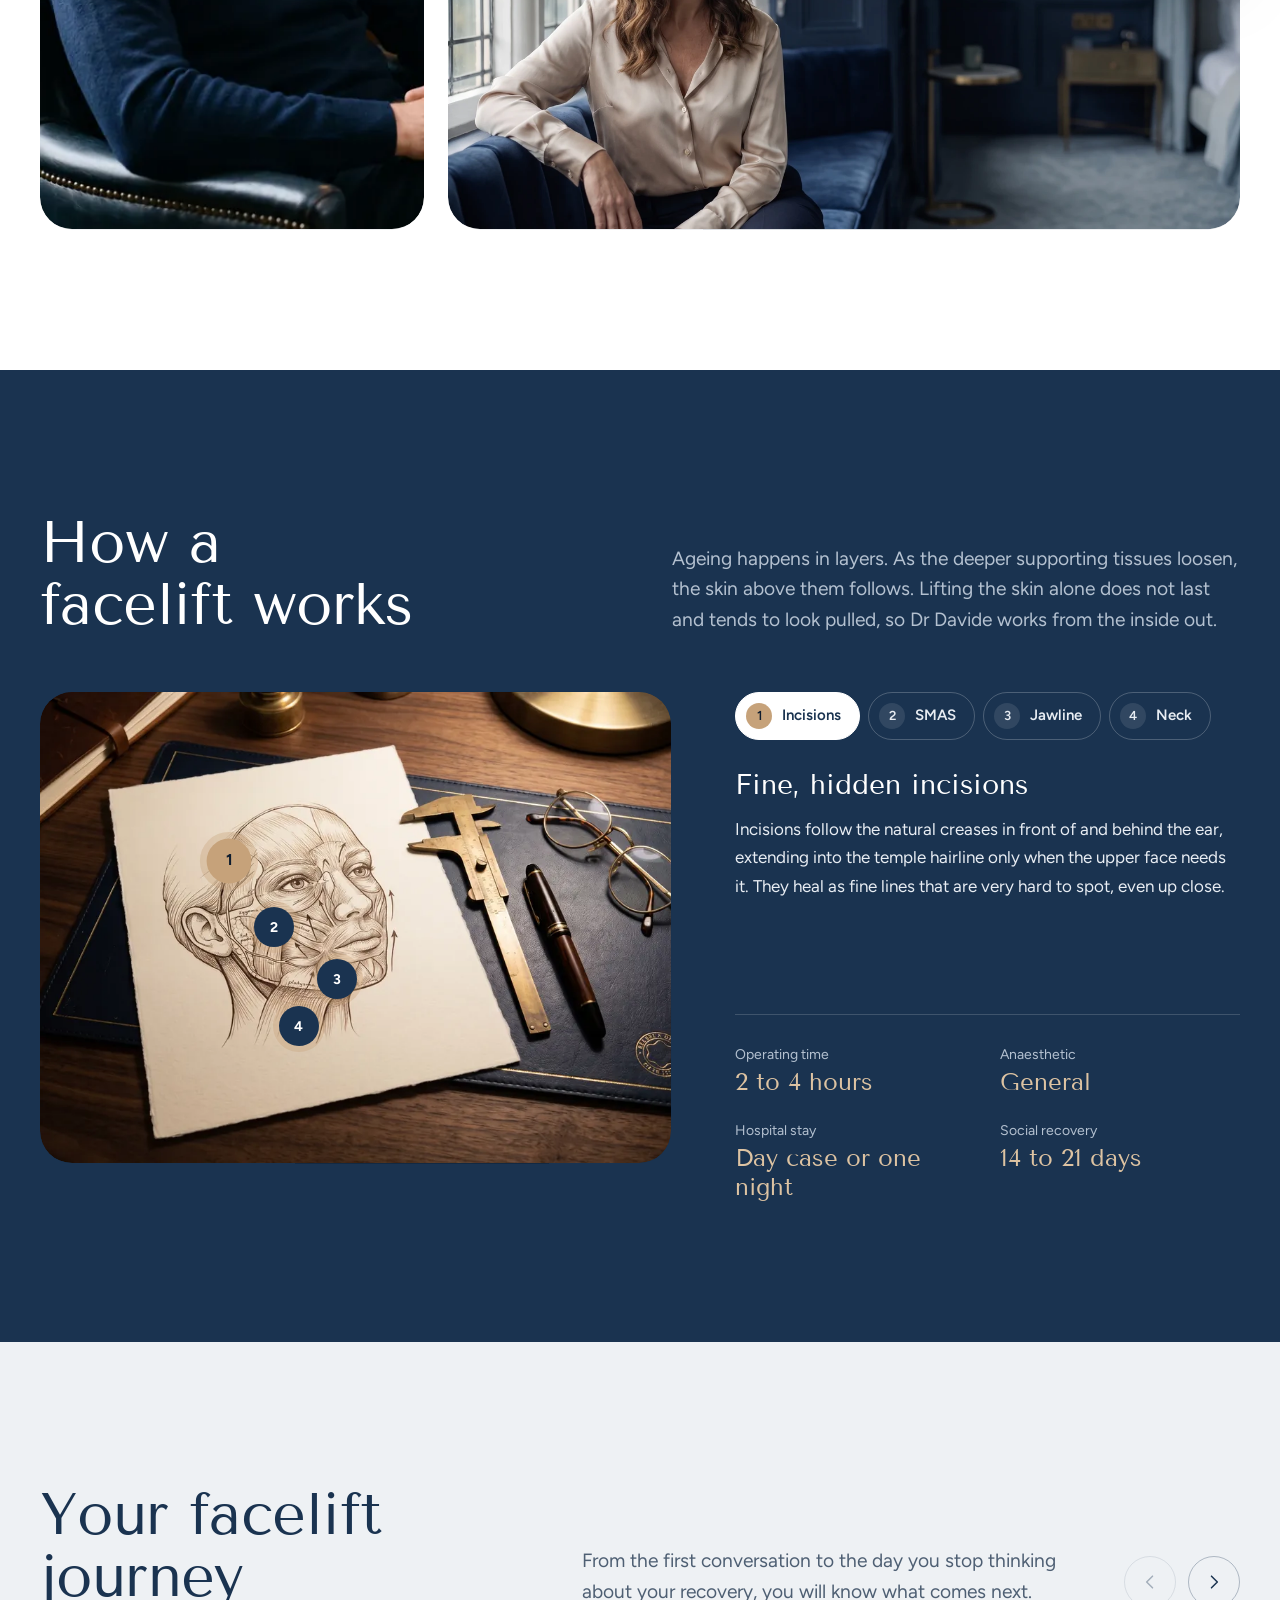
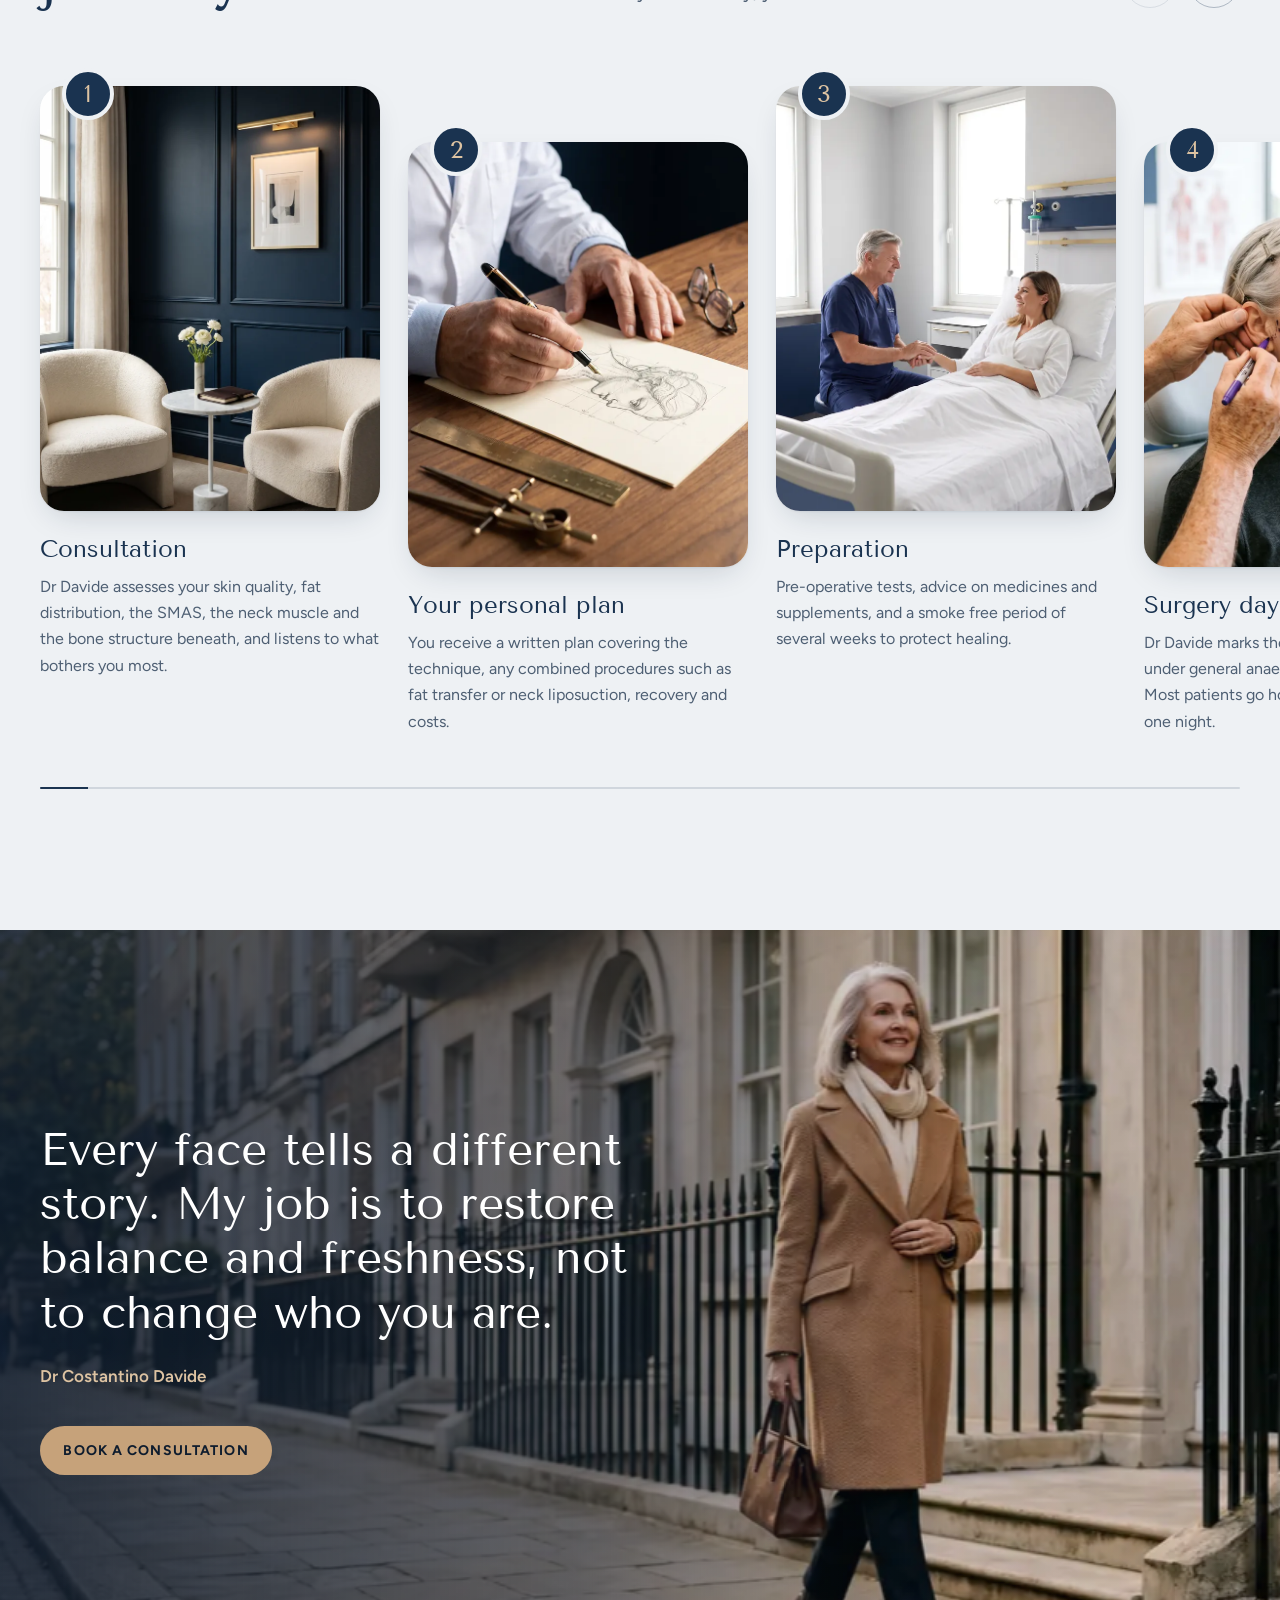
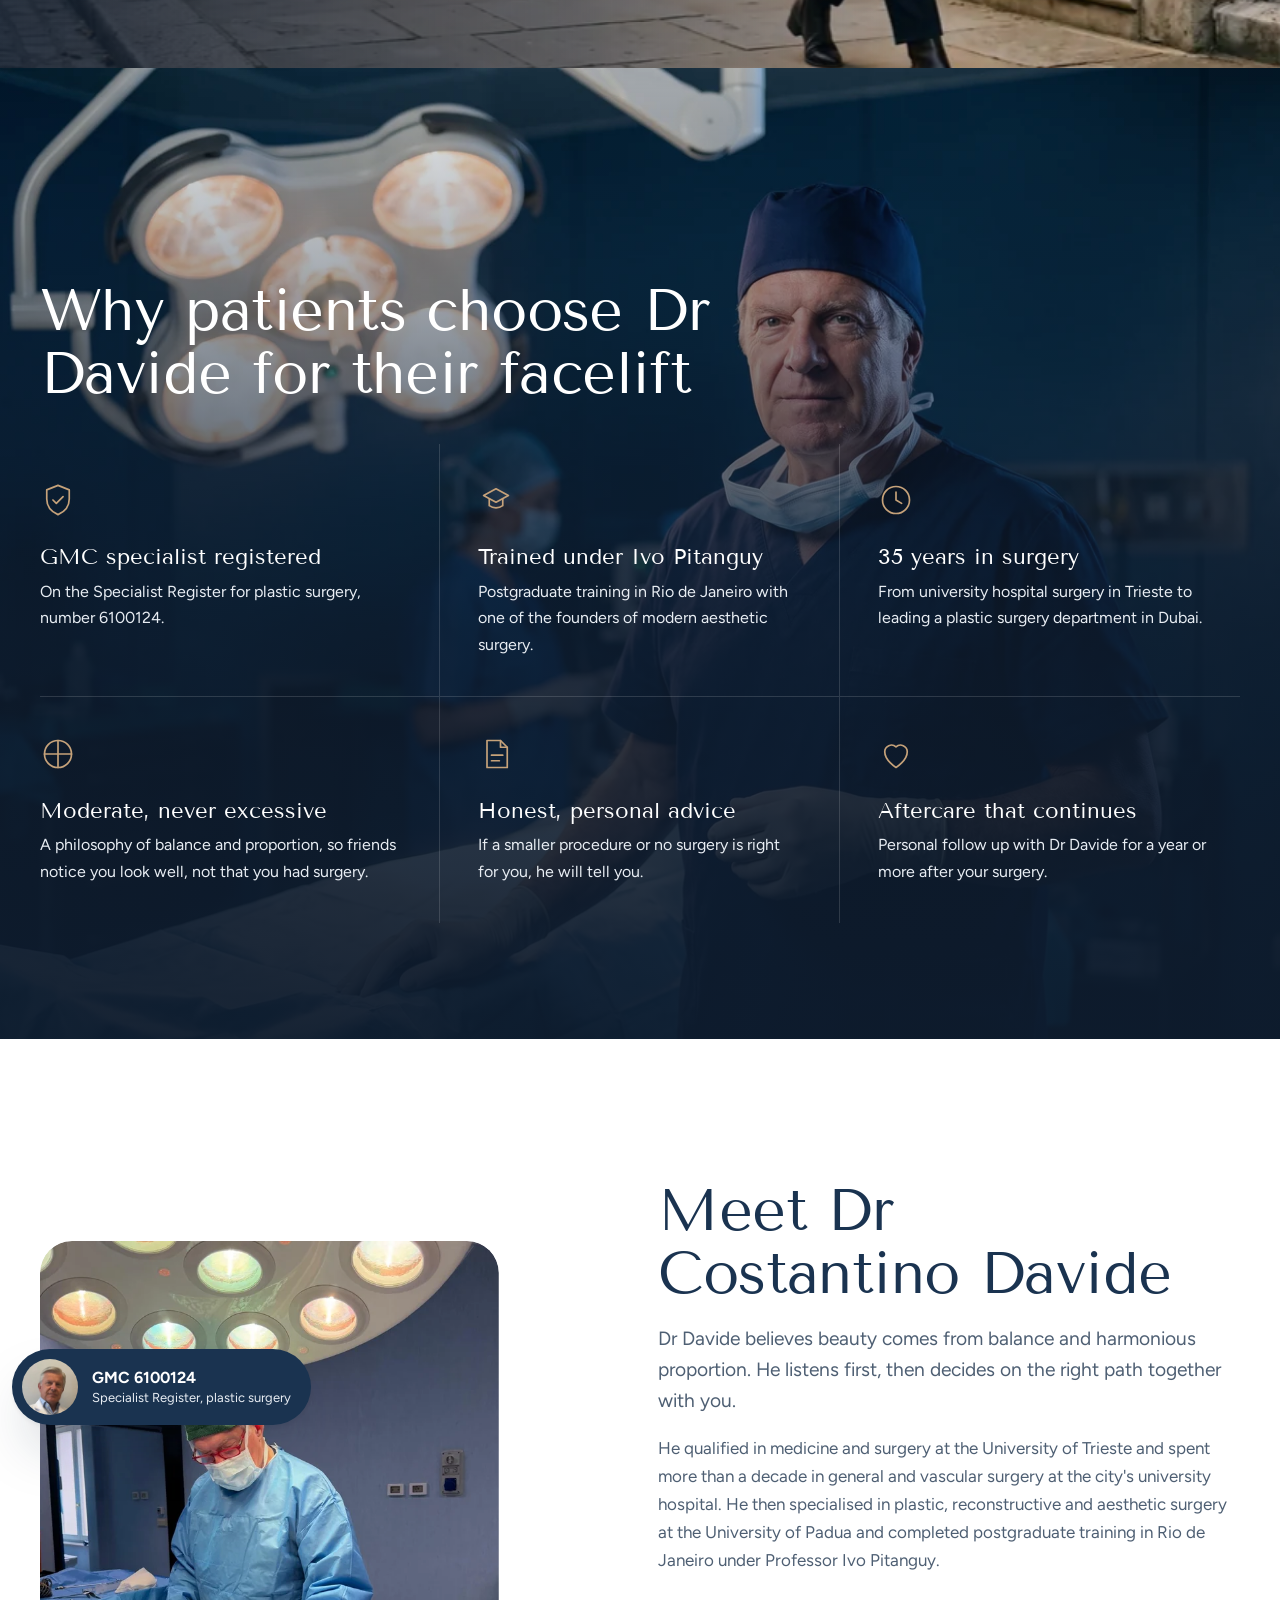
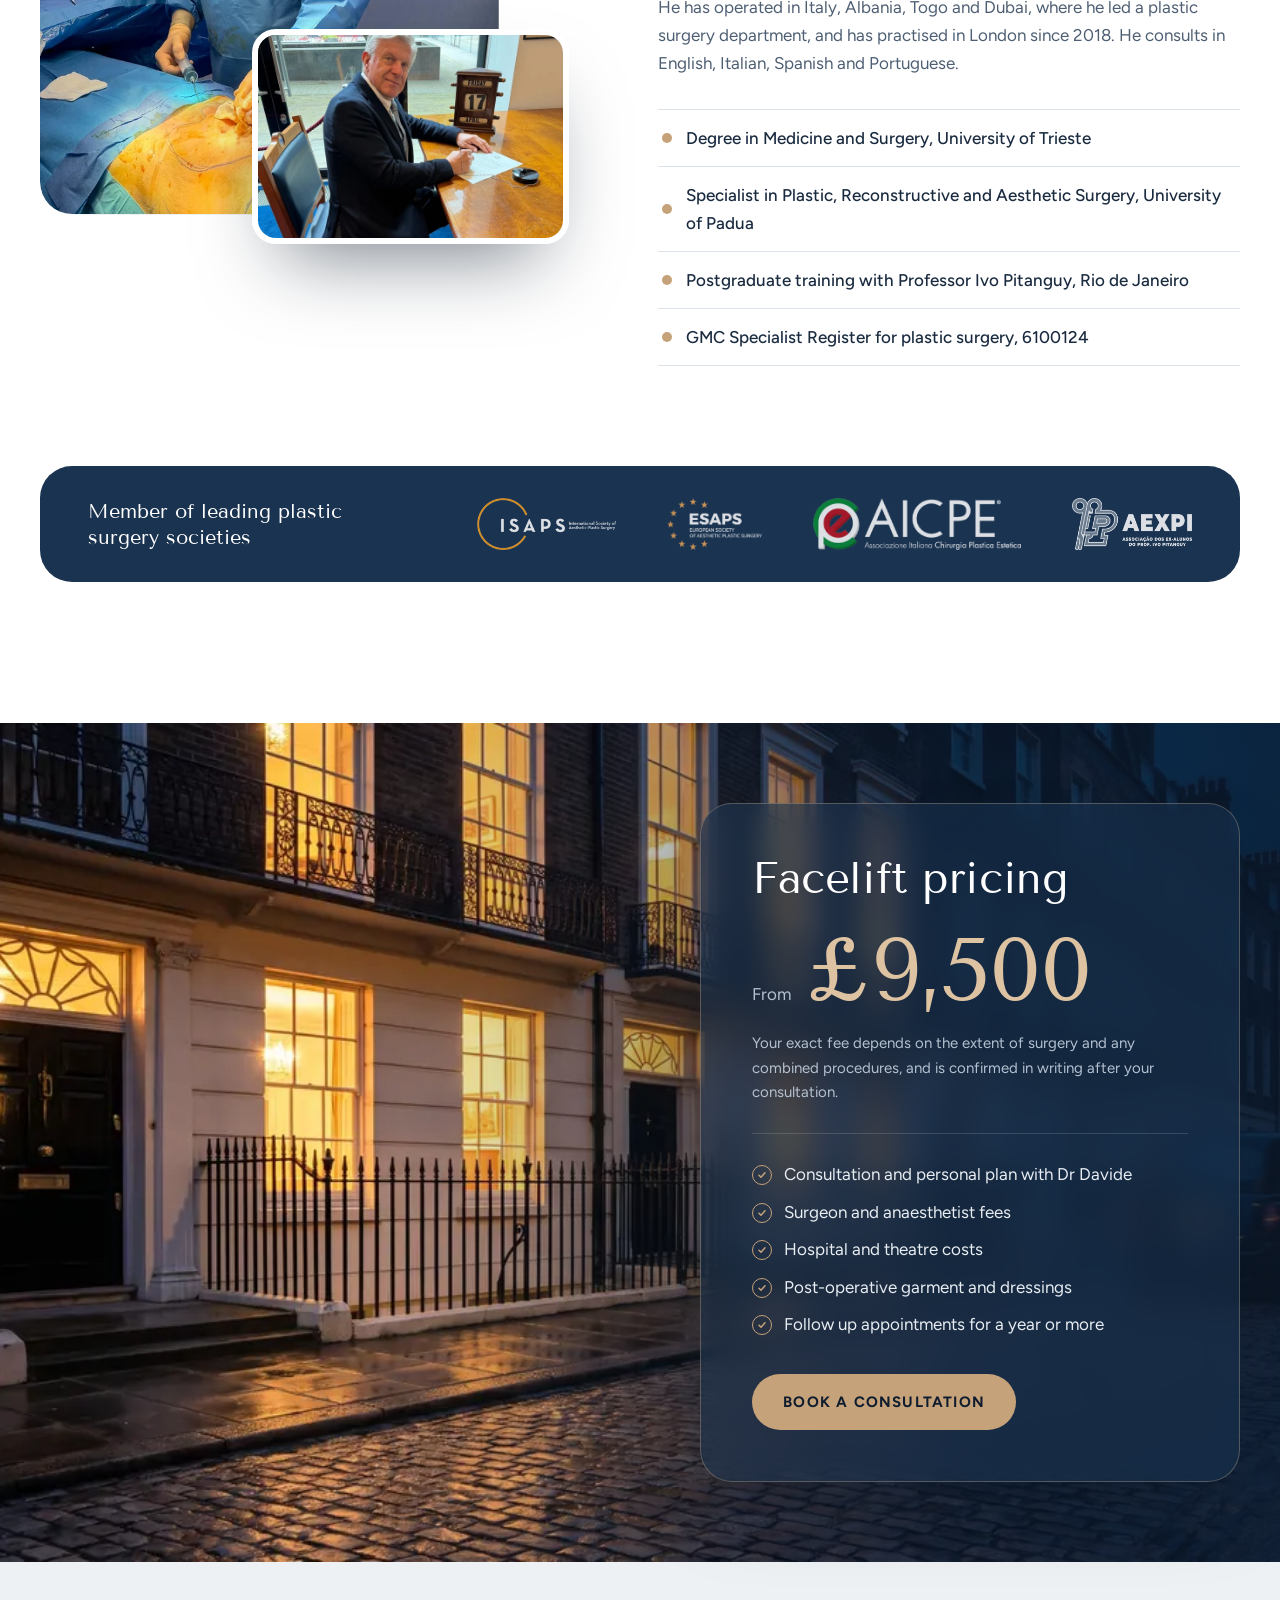
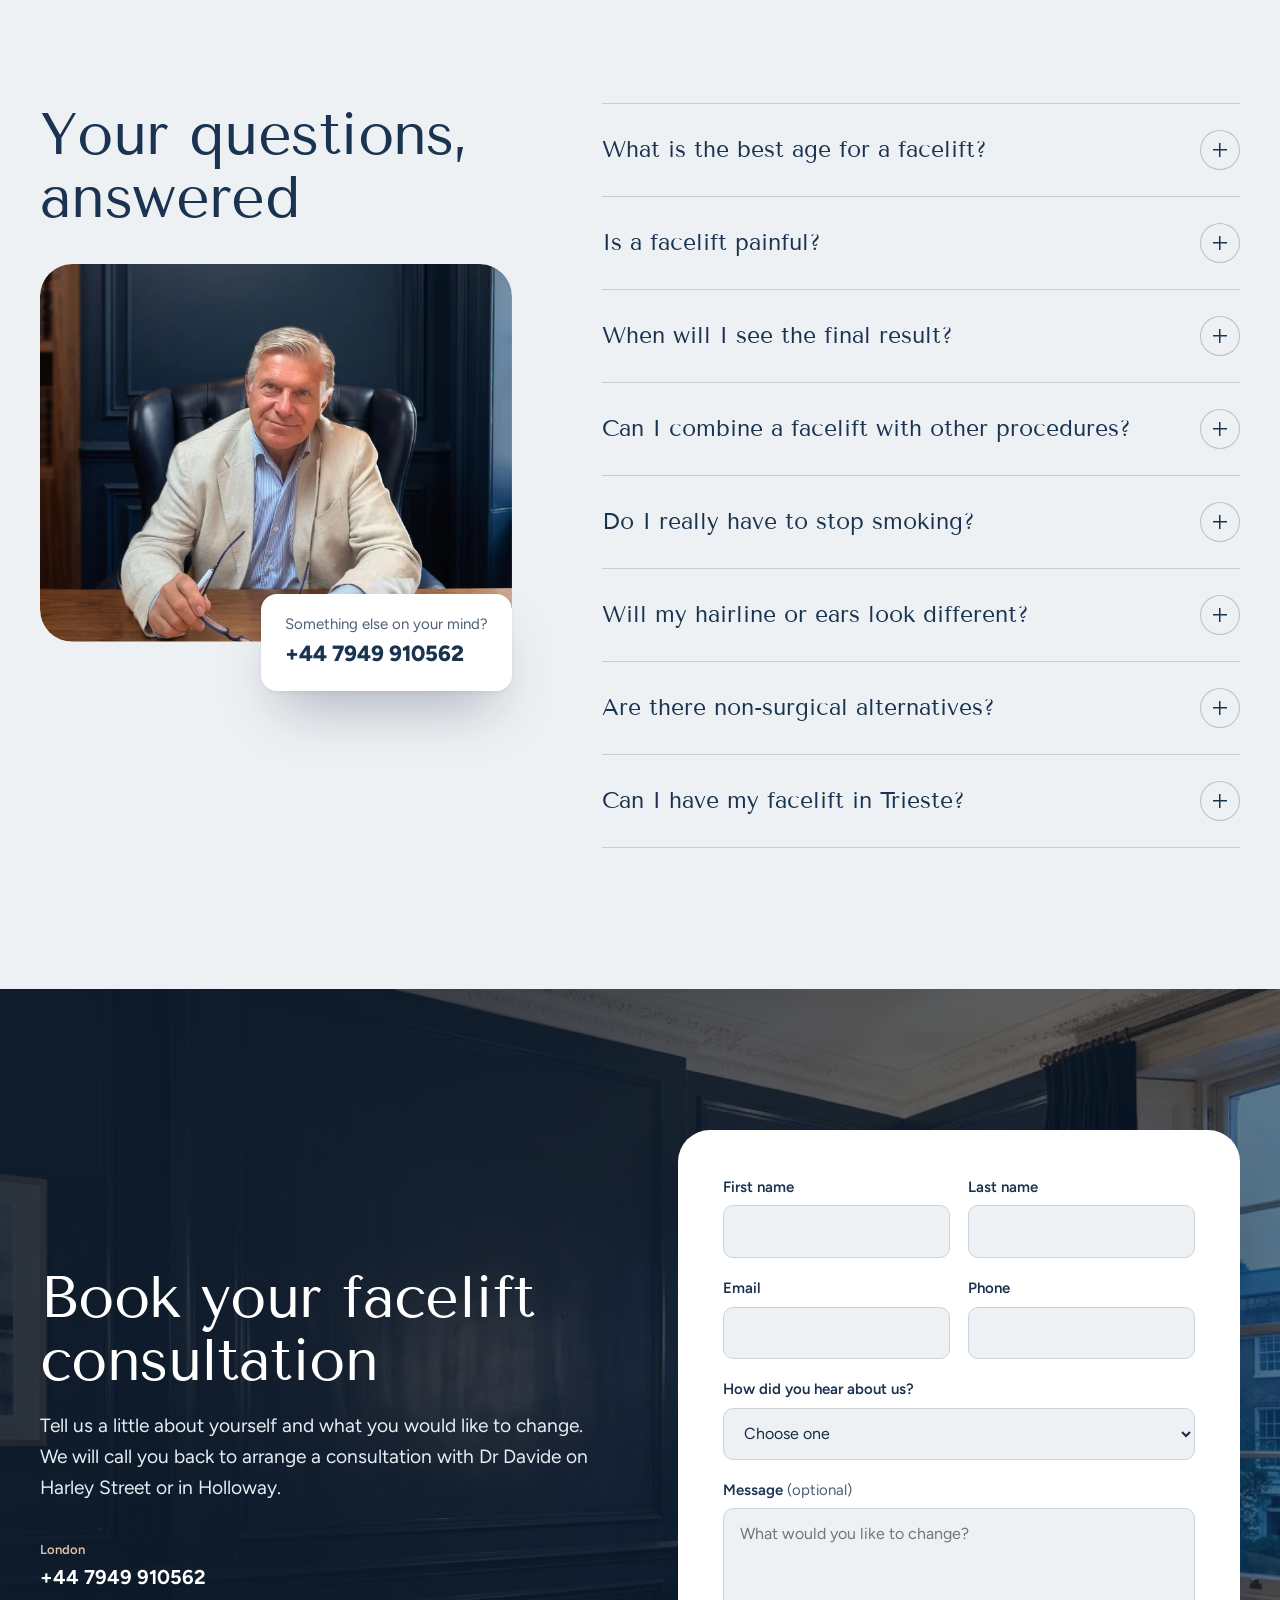
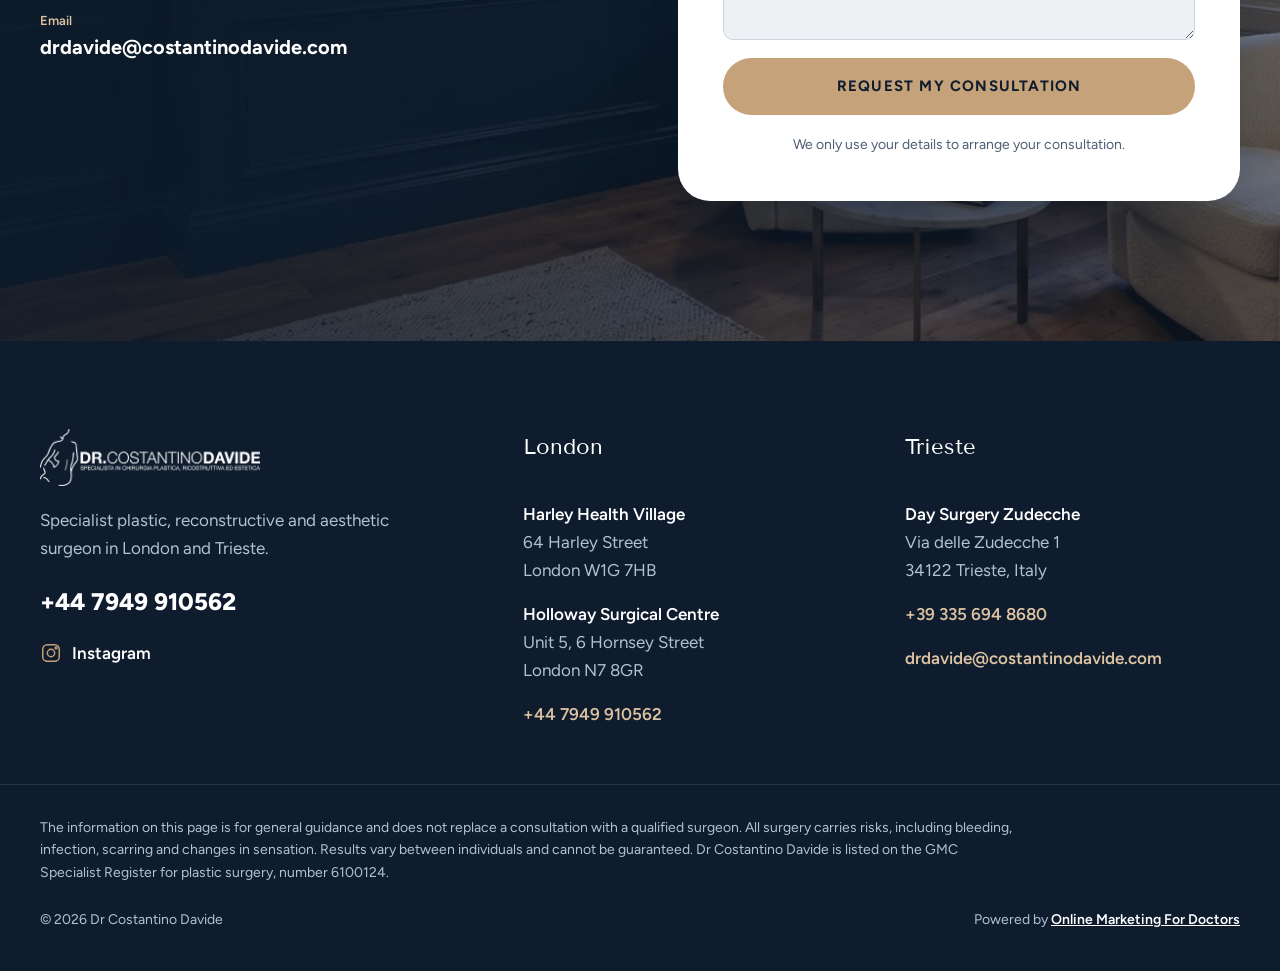
==== commit 731624bb: "Bring back red-cap theatre photo as hero image Co-Authored-By: Claude Opus 5.5 <noreply@anthropic.co" ====
--- a/index.html
+++ b/index.html
@@ -11,8 +11,8 @@
   <link rel="preconnect" href="https://fonts.googleapis.com">
   <link rel="preconnect" href="https://fonts.gstatic.com" crossorigin>
   <link href="https://fonts.googleapis.com/css2?family=Tenor+Sans&family=Figtree:wght@400;500;600;700;800&display=swap" rel="stylesheet">
-  <link rel="preload" as="image" imagesrcset="assets/img/gen/dr-hero-1400.webp 1400w, assets/img/gen/dr-hero-2400.webp 2400w" imagesizes="100vw" media="(min-width: 900px)">
-  <link rel="preload" as="image" imagesrcset="assets/img/gen/dr-hero-mobile-900.webp 900w, assets/img/gen/dr-hero-mobile-1500.webp 1500w" imagesizes="100vw" media="(max-width: 899px)">
+  <link rel="preload" as="image" imagesrcset="assets/img/gen/theatre-hero-1400.webp 1400w, assets/img/gen/theatre-hero-2000.webp 2000w" imagesizes="100vw" media="(min-width: 900px)">
+  <link rel="preload" as="image" imagesrcset="assets/img/gen/theatre-hero-mobile-900.webp 900w, assets/img/gen/theatre-hero-mobile-1500.webp 1500w" imagesizes="100vw" media="(max-width: 899px)">
   <link rel="stylesheet" href="assets/css/styles.css">
 </head>
 <body>
@@ -76,8 +76,8 @@
     <section class="hero" id="top" aria-labelledby="hero-title">
       <div class="hero-media" aria-hidden="true">
         <picture>
-          <source media="(max-width: 899px)" srcset="assets/img/gen/dr-hero-mobile-900.webp 900w, assets/img/gen/dr-hero-mobile-1500.webp 1500w" sizes="100vw">
-          <img src="assets/img/gen/dr-hero-2400.webp" srcset="assets/img/gen/dr-hero-1400.webp 1400w, assets/img/gen/dr-hero-2400.webp 2400w" sizes="100vw" alt="" width="2400" height="1018" fetchpriority="high">
+          <source media="(max-width: 899px)" srcset="assets/img/gen/theatre-hero-mobile-900.webp 900w, assets/img/gen/theatre-hero-mobile-1500.webp 1500w" sizes="100vw">
+          <img src="assets/img/gen/theatre-hero-2000.webp" srcset="assets/img/gen/theatre-hero-1400.webp 1400w, assets/img/gen/theatre-hero-2000.webp 2000w" sizes="100vw" alt="" width="2000" height="1342" fetchpriority="high">
         </picture>
       </div>
 
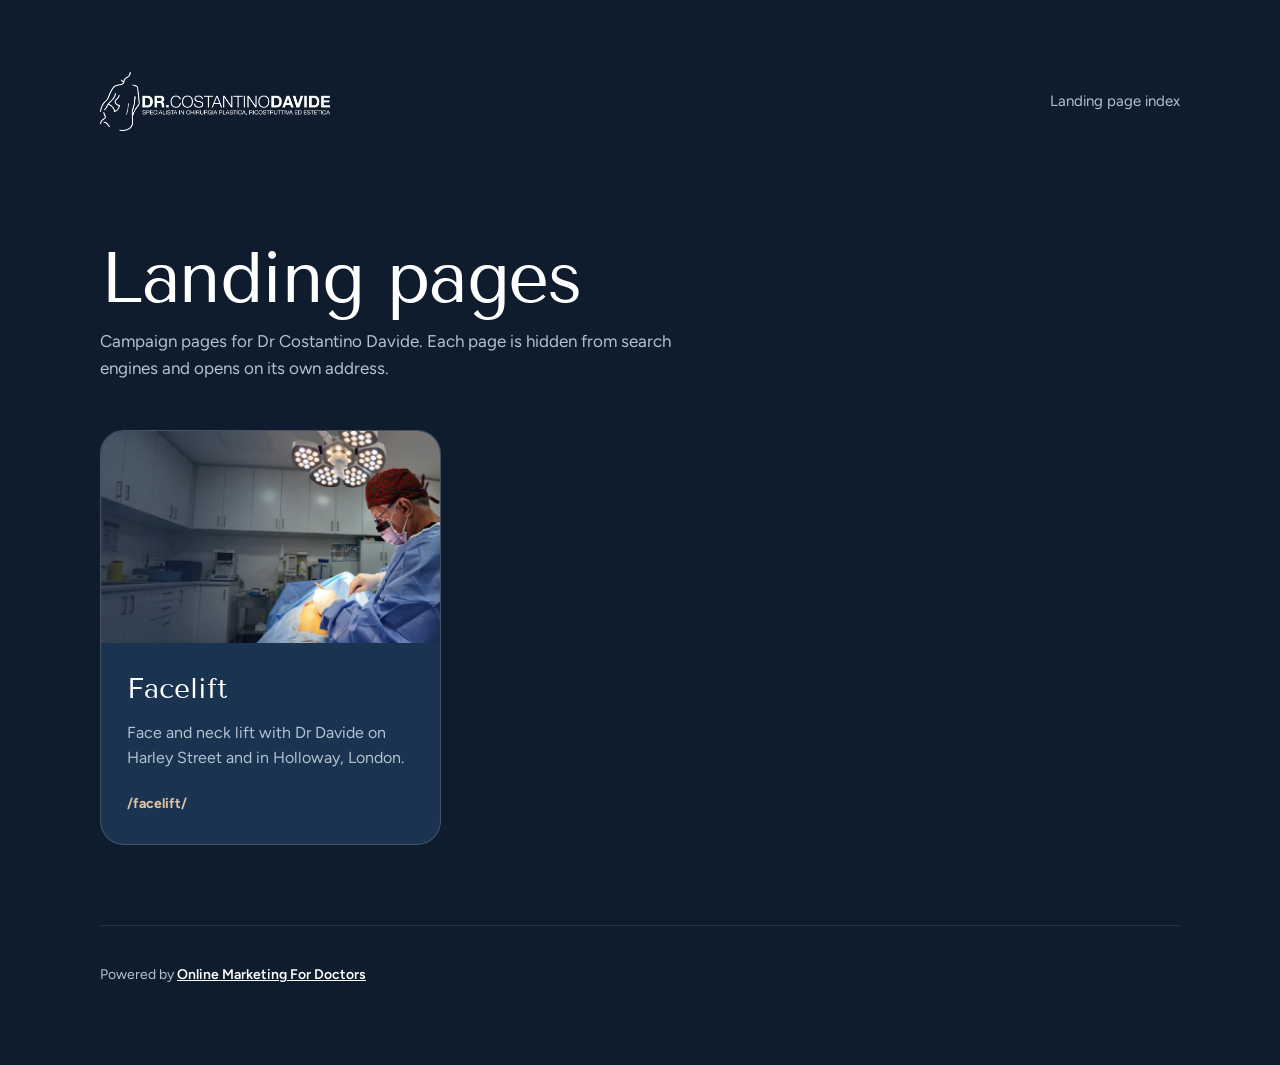
==== commit 5d3d6950: "Move facelift LP to /facelift/ and add landing page index at root Co-Authored-By: Claude Opus 5.5 <n" ====
--- a/index.html
+++ b/index.html
@@ -4,725 +4,87 @@
   <meta charset="utf-8">
   <meta name="viewport" content="width=device-width, initial-scale=1">
   <meta name="robots" content="noindex, nofollow">
-  <title>Facelift in London | Dr Costantino Davide</title>
-  <meta name="description" content="Facelift and neck lift with Dr Costantino Davide, GMC specialist plastic surgeon on Harley Street and in Holloway, London. Natural, lasting results that still look like you.">
+  <title>Landing Pages | Dr Costantino Davide</title>
   <meta name="theme-color" content="#1A3350">
-  <link rel="icon" href="assets/img/favicon.png" type="image/png">
+  <link rel="icon" href="/assets/img/favicon.png" type="image/png">
   <link rel="preconnect" href="https://fonts.googleapis.com">
   <link rel="preconnect" href="https://fonts.gstatic.com" crossorigin>
   <link href="https://fonts.googleapis.com/css2?family=Tenor+Sans&family=Figtree:wght@400;500;600;700;800&display=swap" rel="stylesheet">
-  <link rel="preload" as="image" imagesrcset="assets/img/gen/theatre-hero-1400.webp 1400w, assets/img/gen/theatre-hero-2000.webp 2000w" imagesizes="100vw" media="(min-width: 900px)">
-  <link rel="preload" as="image" imagesrcset="assets/img/gen/theatre-hero-mobile-900.webp 900w, assets/img/gen/theatre-hero-mobile-1500.webp 1500w" imagesizes="100vw" media="(max-width: 899px)">
-  <link rel="stylesheet" href="assets/css/styles.css">
+  <style>
+    :root {
+      --navy: #1A3350; --navy-deep: #12253B; --navy-ink: #0E1C2E;
+      --brass: #C6A27A; --brass-light: #DDC3A2;
+      --porcelain: #EEF1F4; --mist: #DCE3EA; --white: #FFFFFF;
+      --on-navy: #E8EDF3; --on-navy-muted: #B4C1D0;
+      --ease: cubic-bezier(.22, .61, .36, 1);
+    }
+    *, *::before, *::after { box-sizing: border-box; }
+    body {
+      margin: 0; min-height: 100vh;
+      background: var(--navy-ink); color: var(--on-navy);
+      font-family: "Figtree", system-ui, sans-serif; font-size: 1.0625rem; line-height: 1.6;
+      -webkit-font-smoothing: antialiased;
+    }
+    img { display: block; max-width: 100%; height: auto; }
+    a { color: inherit; }
+    :focus-visible { outline: 2px solid var(--brass); outline-offset: 4px; border-radius: 8px; }
+    .wrap { max-width: 1160px; margin-inline: auto; padding: clamp(32px, 6vw, 72px) clamp(16px, 4vw, 40px) 64px; }
+    header { display: flex; justify-content: space-between; align-items: center; gap: 24px; flex-wrap: wrap; }
+    header img { width: clamp(180px, 20vw, 230px); }
+    header p { margin: 0; font-size: .9375rem; color: var(--on-navy-muted); }
+    h1 {
+      margin: clamp(56px, 9vw, 110px) 0 12px;
+      font-family: "Tenor Sans", sans-serif; font-weight: 400;
+      font-size: clamp(2.5rem, 6vw, 4.5rem); line-height: 1.04; letter-spacing: -0.02em; color: var(--white);
+    }
+    .intro { margin: 0 0 48px; max-width: 34em; color: var(--on-navy-muted); }
+    .pages { list-style: none; margin: 0; padding: 0; display: grid; grid-template-columns: repeat(auto-fill, minmax(min(100%, 340px), 1fr)); gap: 28px; }
+    .page-card {
+      display: block; text-decoration: none; height: 100%;
+      background: var(--navy); border: 1px solid rgba(221, 195, 162, .22); border-radius: 24px; overflow: hidden;
+      transition: transform .4s var(--ease), border-color .4s var(--ease), box-shadow .4s var(--ease);
+    }
+    .page-card:hover { transform: translateY(-4px); border-color: var(--brass); box-shadow: 0 30px 60px -28px rgba(0, 0, 0, .7); }
+    .page-card figure { margin: 0; aspect-ratio: 16 / 10; overflow: hidden; }
+    .page-card figure img { width: 100%; height: 100%; object-fit: cover; object-position: 75% 30%; transition: transform 1.2s var(--ease); }
+    .page-card:hover figure img { transform: scale(1.04); }
+    .page-body { padding: 24px 26px 28px; }
+    .page-body h2 { margin: 0; font-family: "Tenor Sans", sans-serif; font-weight: 400; font-size: 1.75rem; color: var(--white); }
+    .page-body p { margin: 8px 0 18px; color: var(--on-navy-muted); font-size: 1rem; }
+    .page-url { font-size: .875rem; font-weight: 700; color: var(--brass-light); }
+    footer { margin-top: 80px; padding-top: 24px; border-top: 1px solid rgba(255, 255, 255, .1); font-size: .875rem; color: var(--on-navy-muted); }
+    footer a { color: var(--white); font-weight: 600; }
+    @media (prefers-reduced-motion: reduce) { * { transition: none !important; } }
+  </style>
 </head>
 <body>
-  <a class="skip-link" href="#main">Skip to content</a>
+  <div class="wrap">
+    <header>
+      <img src="/assets/img/logos/logo-white.webp" alt="Dr Costantino Davide" width="900" height="230">
+      <p>Landing page index</p>
+    </header>
 
-  <!-- ============ HEADER ============ -->
-  <header class="site-header" data-header>
-    <div class="header-inner">
-      <a class="header-logo" href="#top" aria-label="Dr Costantino Davide, back to top">
-        <img class="logo-white" src="assets/img/logos/logo-white.webp" alt="Dr Costantino Davide" width="900" height="230">
-        <img class="logo-blue" src="assets/img/logos/logo-blue.webp" alt="" width="900" height="230" aria-hidden="true">
-      </a>
-      <a class="btn btn-brass header-mobile-cta" href="#book">Book a consultation</a>
+    <main>
+      <h1>Landing pages</h1>
+      <p class="intro">Campaign pages for Dr Costantino Davide. Each page is hidden from search engines and opens on its own address.</p>
 
-      <nav class="header-nav" aria-label="Page sections">
-        <ul>
-          <li><a href="#results">Results</a></li>
-          <li><a href="#procedure">Procedure</a></li>
-          <li><a href="#journey">Journey</a></li>
-          <li><a href="#surgeon">Surgeon</a></li>
-          <li><a href="#pricing">Pricing</a></li>
-          <li><a href="#faq">FAQ</a></li>
-        </ul>
-      </nav>
+      <ul class="pages">
+        <li>
+          <a class="page-card" href="/facelift/">
+            <figure><img src="/assets/img/gen/theatre-hero-1400.webp" alt="" width="1400" height="939" loading="lazy"></figure>
+            <div class="page-body">
+              <h2>Facelift</h2>
+              <p>Face and neck lift with Dr Davide on Harley Street and in Holloway, London.</p>
+              <span class="page-url">/facelift/</span>
+            </div>
+          </a>
+        </li>
+      </ul>
+    </main>
 
-      <a class="header-phone" href="tel:+447949910562">
-        <span class="header-phone-label">Call us now</span>
-        <span class="header-phone-number">+44 7949 910562</span>
-      </a>
-      <a class="btn btn-brass header-cta" href="#book">Book a consultation</a>
-
-      <div class="header-icons">
-        <a class="icon-btn" href="tel:+447949910562" aria-label="Call +44 7949 910562">
-          <svg viewBox="0 0 24 24" aria-hidden="true"><path d="M6.6 10.8a15.1 15.1 0 0 0 6.6 6.6l2.2-2.2a1 1 0 0 1 1-.25 11.4 11.4 0 0 0 3.6.57 1 1 0 0 1 1 1V20a1 1 0 0 1-1 1A17 17 0 0 1 3 4a1 1 0 0 1 1-1h3.5a1 1 0 0 1 1 1c0 1.25.2 2.45.57 3.57a1 1 0 0 1-.25 1z"/></svg>
-        </a>
-        <button class="icon-btn menu-toggle" type="button" aria-label="Open menu" aria-expanded="false" aria-controls="mobile-menu" data-menu-toggle>
-          <span></span><span></span><span></span>
-        </button>
-      </div>
-    </div>
-
-    <div class="mobile-menu" id="mobile-menu" data-mobile-menu hidden>
-      <nav aria-label="Page sections, mobile">
-        <ul>
-          <li><a href="#results">Results</a></li>
-          <li><a href="#procedure">Procedure</a></li>
-          <li><a href="#journey">Journey</a></li>
-          <li><a href="#surgeon">Surgeon</a></li>
-          <li><a href="#pricing">Pricing</a></li>
-          <li><a href="#faq">FAQ</a></li>
-        </ul>
-      </nav>
-      <a class="mobile-menu-phone" href="tel:+447949910562"><span>Call us now</span>+44 7949 910562</a>
-      <a class="btn btn-brass" href="#book">Book a consultation</a>
-    </div>
-  </header>
-
-  <main id="main">
-
-    <!-- ============ HERO ============ -->
-    <section class="hero" id="top" aria-labelledby="hero-title">
-      <div class="hero-media" aria-hidden="true">
-        <picture>
-          <source media="(max-width: 899px)" srcset="assets/img/gen/theatre-hero-mobile-900.webp 900w, assets/img/gen/theatre-hero-mobile-1500.webp 1500w" sizes="100vw">
-          <img src="assets/img/gen/theatre-hero-2000.webp" srcset="assets/img/gen/theatre-hero-1400.webp 1400w, assets/img/gen/theatre-hero-2000.webp 2000w" sizes="100vw" alt="" width="2000" height="1342" fetchpriority="high">
-        </picture>
-      </div>
-
-      <div class="hero-inner">
-        <div class="hero-copy">
-          <h1 id="hero-title" class="hero-title">A facelift that still looks like you</h1>
-          <p class="hero-sub">Dr Costantino Davide lifts the deeper layers of the face and neck, so your jawline is defined again and your expression stays your own.</p>
-          <ul class="hero-points">
-            <li>Lifts the deep tissues, never just the skin</li>
-            <li>Fine scars hidden around the ear and hairline</li>
-            <li>Back to most routines in 10 to 14 days</li>
-            <li>GMC specialist plastic surgeon, 35 years in surgery</li>
-            <li>Consultations on Harley Street and in Holloway</li>
-          </ul>
-          <div class="hero-actions">
-            <a class="btn btn-brass btn-lg" href="#book">Book a consultation</a>
-            <a class="btn btn-ghost btn-lg" href="#results">Before &amp; afters</a>
-          </div>
-        </div>
-
-        <aside class="hero-ba" aria-label="Before and after preview" data-hero-ba>
-          <div class="compare compare--mini" data-compare style="--pos: 50%">
-            <img class="compare-after" src="assets/img/ba/p05-after.webp" alt="Patient after facelift" width="841" height="631" data-hero-after>
-            <div class="compare-before"><img src="assets/img/ba/p05-before.webp" alt="Same patient before facelift" width="841" height="631" data-hero-before></div>
-            <span class="compare-handle" aria-hidden="true"><span></span></span>
-            <input class="compare-range" type="range" min="0" max="100" value="50" aria-label="Drag to compare before and after">
-            <span class="compare-tag compare-tag--before">Before</span>
-            <span class="compare-tag compare-tag--after">After</span>
-          </div>
-          <div class="hero-ba-foot">
-            <p>Real patients of Dr Davide</p>
-            <div class="hero-ba-dots" role="tablist" aria-label="Choose a patient">
-              <button type="button" role="tab" aria-selected="true" aria-label="Patient 1" data-hero-dot="0"></button>
-              <button type="button" role="tab" aria-selected="false" aria-label="Patient 2" data-hero-dot="1"></button>
-              <button type="button" role="tab" aria-selected="false" aria-label="Patient 3" data-hero-dot="2"></button>
-            </div>
-          </div>
-        </aside>
-      </div>
-    </section>
-
-    <!-- ============ INTRO ============ -->
-    <section class="intro" aria-label="Introduction">
-      <div class="container intro-grid">
-        <p class="intro-text">Do you catch your reflection and see softer jowls, a heavier jawline or a neck that no longer matches how you feel? We understand how disheartening that is, especially when creams and fillers stop helping. A facelift repositions the deeper tissues of your face and neck instead of pulling the skin. You leave with a firmer, defined profile and a fresher face that still looks unmistakably like you.</p>
-        <div class="intro-media">
-          <figure class="intro-main reveal">
-            <img src="assets/img/fl/mirror-1200.webp" srcset="assets/img/fl/mirror-700.webp 700w, assets/img/fl/mirror-1200.webp 1200w" sizes="(min-width: 1024px) 34vw, 80vw" alt="A woman studying her jawline in an antique mirror" width="1200" height="1607" loading="lazy">
-          </figure>
-          <figure class="intro-satellite" data-parallax="-0.08">
-            <img src="assets/img/fl/jaw-700.webp" alt="Close view of a smooth, defined jawline and neck" width="700" height="869" loading="lazy">
-          </figure>
-          <p class="intro-note" data-parallax="0.06">The goal is not tighter skin. It is restored support, so the result is believable even up close.</p>
-        </div>
-      </div>
-    </section>
-
-    <!-- ============ RESULTS ============ -->
-    <section class="results" id="results" aria-labelledby="results-title">
-      <div class="container">
-        <div class="results-head">
-          <h2 id="results-title" class="display-lg">Real results, real patients</h2>
-          <p>Drag the handle across each photo to reveal the result. Every patient here was treated by Dr Davide.</p>
-          <div class="results-nav">
-            <button type="button" class="round-btn" data-results-prev aria-label="Previous patients">
-              <svg viewBox="0 0 24 24" aria-hidden="true"><path d="M15 5l-7 7 7 7"/></svg>
-            </button>
-            <button type="button" class="round-btn" data-results-next aria-label="Next patients">
-              <svg viewBox="0 0 24 24" aria-hidden="true"><path d="M9 5l7 7-7 7"/></svg>
-            </button>
-          </div>
-        </div>
-      </div>
-      <div class="results-viewport" data-results>
-        <ul class="results-track" data-results-track>
-          <li class="result-card">
-            <div class="compare" data-compare style="--pos: 50%">
-              <img class="compare-after" src="assets/img/ba/p01-after.webp" alt="Patient 1 after facelift, right profile" width="1060" height="795" loading="lazy">
-              <div class="compare-before"><img src="assets/img/ba/p01-before.webp" alt="Patient 1 before facelift, right profile" width="1060" height="795" loading="lazy"></div>
-              <span class="compare-handle" aria-hidden="true"><span></span></span>
-              <input class="compare-range" type="range" min="0" max="100" value="50" aria-label="Compare patient 1 before and after">
-              <span class="compare-tag compare-tag--before">Before</span><span class="compare-tag compare-tag--after">After</span>
-            </div>
-            <p class="result-caption"><strong>Jowls and loose neck skin.</strong> A smoother lower face and defined jawline, with the scar tucked around the ear.</p>
-          </li>
-          <li class="result-card">
-            <div class="compare" data-compare style="--pos: 50%">
-              <img class="compare-after" src="assets/img/ba/p02-after.webp" alt="Patient 2 after facelift" width="843" height="632" loading="lazy">
-              <div class="compare-before"><img src="assets/img/ba/p02-before.webp" alt="Patient 2 before facelift" width="843" height="632" loading="lazy"></div>
-              <span class="compare-handle" aria-hidden="true"><span></span></span>
-              <input class="compare-range" type="range" min="0" max="100" value="50" aria-label="Compare patient 2 before and after">
-              <span class="compare-tag compare-tag--before">Before</span><span class="compare-tag compare-tag--after">After</span>
-            </div>
-            <p class="result-caption"><strong>Heavy, undefined jawline.</strong> A cleaner jaw and a smoother line from chin to neck.</p>
-          </li>
-          <li class="result-card">
-            <div class="compare" data-compare style="--pos: 50%">
-              <img class="compare-after" src="assets/img/ba/p03-after.webp" alt="Patient 3 after facelift" width="1060" height="795" loading="lazy">
-              <div class="compare-before"><img src="assets/img/ba/p03-before.webp" alt="Patient 3 before facelift" width="1060" height="795" loading="lazy"></div>
-              <span class="compare-handle" aria-hidden="true"><span></span></span>
-              <input class="compare-range" type="range" min="0" max="100" value="50" aria-label="Compare patient 3 before and after">
-              <span class="compare-tag compare-tag--before">Before</span><span class="compare-tag compare-tag--after">After</span>
-            </div>
-            <p class="result-caption"><strong>Marked laxity and deep folds.</strong> A lifted, firmer lower face with a scar following the crease in front of the ear.</p>
-          </li>
-          <li class="result-card">
-            <div class="compare" data-compare style="--pos: 50%">
-              <img class="compare-after" src="assets/img/ba/p04-after.webp" alt="Patient 4 after facelift" width="840" height="630" loading="lazy">
-              <div class="compare-before"><img src="assets/img/ba/p04-before.webp" alt="Patient 4 before facelift" width="840" height="630" loading="lazy"></div>
-              <span class="compare-handle" aria-hidden="true"><span></span></span>
-              <input class="compare-range" type="range" min="0" max="100" value="50" aria-label="Compare patient 4 before and after">
-              <span class="compare-tag compare-tag--before">Before</span><span class="compare-tag compare-tag--after">After</span>
-            </div>
-            <p class="result-caption"><strong>Jowling and neck laxity.</strong> A sharper jawline and a clearer angle between jaw and neck.</p>
-          </li>
-          <li class="result-card">
-            <div class="compare" data-compare style="--pos: 50%">
-              <img class="compare-after" src="assets/img/ba/p05-after.webp" alt="Patient 5 after facelift" width="841" height="631" loading="lazy">
-              <div class="compare-before"><img src="assets/img/ba/p05-before.webp" alt="Patient 5 before facelift" width="841" height="631" loading="lazy"></div>
-              <span class="compare-handle" aria-hidden="true"><span></span></span>
-              <input class="compare-range" type="range" min="0" max="100" value="50" aria-label="Compare patient 5 before and after">
-              <span class="compare-tag compare-tag--before">Before</span><span class="compare-tag compare-tag--after">After</span>
-            </div>
-            <p class="result-caption"><strong>Loose skin under the chin.</strong> A tighter neck and a crisper jawline.</p>
-          </li>
-          <li class="result-card">
-            <div class="compare" data-compare style="--pos: 50%">
-              <img class="compare-after" src="assets/img/ba/p06-after.webp" alt="Patient 6 after facelift" width="671" height="503" loading="lazy">
-              <div class="compare-before"><img src="assets/img/ba/p06-before.webp" alt="Patient 6 before facelift" width="671" height="503" loading="lazy"></div>
-              <span class="compare-handle" aria-hidden="true"><span></span></span>
-              <input class="compare-range" type="range" min="0" max="100" value="50" aria-label="Compare patient 6 before and after">
-              <span class="compare-tag compare-tag--before">Before</span><span class="compare-tag compare-tag--after">After</span>
-            </div>
-            <p class="result-caption"><strong>Jowls and folds around the mouth.</strong> A clearly defined jawline and a much tighter neck.</p>
-          </li>
-          <li class="result-card">
-            <div class="compare" data-compare style="--pos: 50%">
-              <img class="compare-after" src="assets/img/ba/p07-after.webp" alt="Patient 7 after facelift" width="785" height="589" loading="lazy">
-              <div class="compare-before"><img src="assets/img/ba/p07-before.webp" alt="Patient 7 before facelift" width="785" height="589" loading="lazy"></div>
-              <span class="compare-handle" aria-hidden="true"><span></span></span>
-              <input class="compare-range" type="range" min="0" max="100" value="50" aria-label="Compare patient 7 before and after">
-              <span class="compare-tag compare-tag--before">Before</span><span class="compare-tag compare-tag--after">After</span>
-            </div>
-            <p class="result-caption"><strong>Heavy lower face.</strong> A sharper jaw and a smoother neck.</p>
-          </li>
-          <li class="result-card">
-            <div class="compare" data-compare style="--pos: 50%">
-              <img class="compare-after" src="assets/img/ba/p08-after.webp" alt="Patient 8 after facelift" width="796" height="597" loading="lazy">
-              <div class="compare-before"><img src="assets/img/ba/p08-before.webp" alt="Patient 8 before facelift" width="796" height="597" loading="lazy"></div>
-              <span class="compare-handle" aria-hidden="true"><span></span></span>
-              <input class="compare-range" type="range" min="0" max="100" value="50" aria-label="Compare patient 8 before and after">
-              <span class="compare-tag compare-tag--before">Before</span><span class="compare-tag compare-tag--after">After</span>
-            </div>
-            <p class="result-caption"><strong>Lower face laxity.</strong> A cleaner jawline and a fresher, more youthful profile.</p>
-          </li>
-          <li class="result-card">
-            <div class="compare" data-compare style="--pos: 50%">
-              <img class="compare-after" src="assets/img/ba/p09-after.webp" alt="Patient 9 after facelift" width="1344" height="1008" loading="lazy">
-              <div class="compare-before"><img src="assets/img/ba/p09-before.webp" alt="Patient 9 before facelift" width="1344" height="1008" loading="lazy"></div>
-              <span class="compare-handle" aria-hidden="true"><span></span></span>
-              <input class="compare-range" type="range" min="0" max="100" value="50" aria-label="Compare patient 9 before and after">
-              <span class="compare-tag compare-tag--before">Before</span><span class="compare-tag compare-tag--after">After</span>
-            </div>
-            <p class="result-caption"><strong>Deep lines and a banded neck.</strong> A lifted face with a smoother jaw and neck contour.</p>
-          </li>
-          <li class="result-card">
-            <div class="compare" data-compare style="--pos: 50%">
-              <img class="compare-after" src="assets/img/ba/p10-after.webp" alt="Patient 10 after facelift" width="388" height="291" loading="lazy">
-              <div class="compare-before"><img src="assets/img/ba/p10-before.webp" alt="Patient 10 before facelift" width="388" height="291" loading="lazy"></div>
-              <span class="compare-handle" aria-hidden="true"><span></span></span>
-              <input class="compare-range" type="range" min="0" max="100" value="50" aria-label="Compare patient 10 before and after">
-              <span class="compare-tag compare-tag--before">Before</span><span class="compare-tag compare-tag--after">After</span>
-            </div>
-            <p class="result-caption"><strong>Loose skin along the jaw.</strong> A firmer neck and a more defined jaw.</p>
-          </li>
-        </ul>
-      </div>
-      <div class="container">
-        <div class="results-progress" aria-hidden="true"><span data-results-bar></span></div>
-        <p class="results-disclaimer">All photos are shown with the permission of Dr Davide's patients. Results vary from person to person.</p>
-      </div>
-    </section>
-
-    <!-- ============ BENEFITS ============ -->
-    <section class="benefits section" id="benefits" aria-labelledby="benefits-title">
-      <div class="container benefits-grid">
-        <div class="benefits-copy">
-          <h2 id="benefits-title" class="display-lg">What a facelift can do for you</h2>
-          <p class="lede">A well planned facelift works on the structures that have moved, so the changes look settled and natural rather than stretched.</p>
-          <ul class="benefit-list">
-            <li>
-              <h3>A defined jawline again</h3>
-              <p>Jowls are lifted back into place, restoring the clean line from chin to ear.</p>
-            </li>
-            <li>
-              <h3>A smoother, firmer neck</h3>
-              <p>Loose skin and neck bands are tightened, often with a platysma muscle repair.</p>
-            </li>
-            <li>
-              <h3>Lifted cheeks, softer folds</h3>
-              <p>Repositioning the midface eases the heaviness around the nose and mouth.</p>
-            </li>
-            <li>
-              <h3>Your own expression</h3>
-              <p>The deep layers carry the lift, so your face moves and smiles as it always has.</p>
-            </li>
-            <li>
-              <h3>Results measured in years</h3>
-              <p>You will keep looking fresher than you would have without surgery as time goes on.</p>
-            </li>
-            <li>
-              <h3>Scars that disappear into folds</h3>
-              <p>Incisions follow the natural creases around the ear and the hairline.</p>
-            </li>
-          </ul>
-        </div>
-        <div class="benefits-media">
-          <figure class="benefits-main reveal">
-            <img src="assets/img/fl/terrace-1200.webp" srcset="assets/img/fl/terrace-700.webp 700w, assets/img/fl/terrace-1200.webp 1200w" sizes="(min-width: 1024px) 42vw, 92vw" alt="A woman laughing on a sunlit terrace by the sea" width="1200" height="1607" loading="lazy">
-          </figure>
-          <figure class="benefits-satellite" data-parallax="-0.1">
-            <img src="assets/img/fl/dinner-900.webp" alt="A woman with a silver bob laughing at dinner with friends" width="900" height="604" loading="lazy">
-          </figure>
-        </div>
-      </div>
-    </section>
-
-    <!-- ============ CANDIDATES ============ -->
-    <section class="candidates section" id="candidates" aria-labelledby="candidates-title">
-      <div class="container">
-        <div class="candidates-head">
-          <h2 id="candidates-title" class="display-lg">Is a facelift right for you?</h2>
-          <p class="lede">Age matters less than what you see in the mirror. You may be a good candidate if any of these sound familiar.</p>
-        </div>
-        <div class="candidates-mosaic">
-          <figure class="cand-img cand-img--a reveal">
-            <img src="assets/img/fl/man-1200.webp" srcset="assets/img/fl/man-700.webp 700w, assets/img/fl/man-1200.webp 1200w" sizes="(min-width: 1024px) 28vw, 60vw" alt="A man in his sixties seated by a window" width="1200" height="1607" loading="lazy">
-          </figure>
-          <div class="cand-card">
-            <h3>Concerns a facelift treats</h3>
-            <ul class="check-list">
-              <li>Jowls blurring the line of your jaw</li>
-              <li>Loose skin or visible bands on the neck</li>
-              <li>Cheeks that have dropped, deepening the folds beside the nose and mouth</li>
-              <li>No clear angle between jaw and neck</li>
-              <li>A tired, heavy look that rest and fillers no longer fix</li>
-            </ul>
-          </div>
-          <figure class="cand-img cand-img--b reveal">
-            <img src="assets/img/gen/testimonial-1400.webp" srcset="assets/img/gen/testimonial-1400.webp 1400w, assets/img/gen/testimonial-2000.webp 2000w" sizes="(min-width: 1024px) 40vw, 92vw" alt="A woman sitting by a tall window in a navy room" width="1400" height="781" loading="lazy">
-          </figure>
-          <div class="cand-card cand-card--navy">
-            <h3>You are likely to be suitable if you</h3>
-            <ul class="check-list">
-              <li>Are in good general health</li>
-              <li>Do not smoke, or are ready to stop before and after surgery</li>
-              <li>Want a natural improvement rather than a new face</li>
-              <li>Have tried non-surgical treatments and want a longer lasting change</li>
-            </ul>
-          </div>
-        </div>
-      </div>
-    </section>
-
-    <!-- ============ HOW IT WORKS ============ -->
-    <section class="procedure section" id="procedure" aria-labelledby="procedure-title">
-      <div class="container procedure-grid">
-        <div class="procedure-head">
-          <h2 id="procedure-title" class="display-lg">How a facelift works</h2>
-          <p class="lede">Ageing happens in layers. As the deeper supporting tissues loosen, the skin above them follows. Lifting the skin alone does not last and tends to look pulled, so Dr Davide works from the inside out.</p>
-        </div>
-
-        <div class="anatomy" data-anatomy>
-          <div class="anatomy-figure reveal">
-            <img src="assets/img/fl/anatomy-1600.webp" srcset="assets/img/fl/anatomy-900.webp 900w, assets/img/fl/anatomy-1600.webp 1600w" sizes="(min-width: 1024px) 56vw, 100vw" alt="Pen and ink study of the layers of the face, with lift arrows over the cheek and jaw" width="1600" height="1195" loading="lazy">
-            <button type="button" class="hotspot" style="left: 30%; top: 36%;" data-hotspot="0" aria-label="Show: incisions"><span>1</span></button>
-            <button type="button" class="hotspot" style="left: 37%; top: 50%;" data-hotspot="1" aria-label="Show: the SMAS layer"><span>2</span></button>
-            <button type="button" class="hotspot" style="left: 47%; top: 61%;" data-hotspot="2" aria-label="Show: jawline and jowls"><span>3</span></button>
-            <button type="button" class="hotspot" style="left: 41%; top: 71%;" data-hotspot="3" aria-label="Show: the platysma muscle"><span>4</span></button>
-          </div>
-
-          <div class="anatomy-panel">
-            <div class="anatomy-tabs" role="tablist" aria-label="Layers of a facelift">
-              <button type="button" role="tab" id="tab-0" aria-controls="layer-0" aria-selected="true" data-layer-tab="0"><span>1</span>Incisions</button>
-              <button type="button" role="tab" id="tab-1" aria-controls="layer-1" aria-selected="false" data-layer-tab="1" tabindex="-1"><span>2</span>SMAS</button>
-              <button type="button" role="tab" id="tab-2" aria-controls="layer-2" aria-selected="false" data-layer-tab="2" tabindex="-1"><span>3</span>Jawline</button>
-              <button type="button" role="tab" id="tab-3" aria-controls="layer-3" aria-selected="false" data-layer-tab="3" tabindex="-1"><span>4</span>Neck</button>
-            </div>
-            <div class="anatomy-layer" role="tabpanel" id="layer-0" aria-labelledby="tab-0" data-layer="0">
-              <h3>Fine, hidden incisions</h3>
-              <p>Incisions follow the natural creases in front of and behind the ear, extending into the temple hairline only when the upper face needs it. They heal as fine lines that are very hard to spot, even up close.</p>
-            </div>
-            <div class="anatomy-layer" role="tabpanel" id="layer-1" aria-labelledby="tab-1" data-layer="1" hidden>
-              <h3>Repositioning the SMAS</h3>
-              <p>The superficial musculo aponeurotic system, or SMAS, is the supportive layer beneath the skin and fat. Dr Davide lifts and secures it by plication or advancement, or uses a deep plane approach where it suits your anatomy. Because the deep layer carries the tension, the skin lies naturally on top.</p>
-            </div>
-            <div class="anatomy-layer" role="tabpanel" id="layer-2" aria-labelledby="tab-2" data-layer="2" hidden>
-              <h3>Redefining the jawline</h3>
-              <p>The direction and strength of each lift are planned around your proportions and expression lines. Restoring the tissue to its original position removes jowls and redraws the jaw, while fat transfer can add back volume where the face has hollowed.</p>
-            </div>
-            <div class="anatomy-layer" role="tabpanel" id="layer-3" aria-labelledby="tab-3" data-layer="3" hidden>
-              <h3>Platysmaplasty for the neck</h3>
-              <p>The platysma is the thin muscle that forms visible bands as it loosens. Reshaping it, sometimes with liposuction under the chin, gives the neck a smooth contour and a crisp angle beneath the jaw. Excess skin is then trimmed and closed with fine sutures.</p>
-            </div>
-            <dl class="procedure-facts">
-              <div><dt>Operating time</dt><dd>2 to 4 hours</dd></div>
-              <div><dt>Anaesthetic</dt><dd>General</dd></div>
-              <div><dt>Hospital stay</dt><dd>Day case or one night</dd></div>
-              <div><dt>Social recovery</dt><dd>14 to 21 days</dd></div>
-            </dl>
-          </div>
-        </div>
-      </div>
-    </section>
-
-    <!-- ============ JOURNEY ============ -->
-    <section class="journey section" id="journey" aria-labelledby="journey-title">
-      <div class="container journey-head">
-        <h2 id="journey-title" class="display-lg">Your facelift journey</h2>
-        <p class="lede">From the first conversation to the day you stop thinking about your recovery, you will know what comes next.</p>
-        <div class="journey-nav">
-          <button type="button" class="round-btn round-btn--dark" data-journey-prev aria-label="Previous step">
-            <svg viewBox="0 0 24 24" aria-hidden="true"><path d="M15 5l-7 7 7 7"/></svg>
-          </button>
-          <button type="button" class="round-btn round-btn--dark" data-journey-next aria-label="Next step">
-            <svg viewBox="0 0 24 24" aria-hidden="true"><path d="M9 5l7 7-7 7"/></svg>
-          </button>
-        </div>
-      </div>
-      <ol class="journey-track" data-journey>
-        <li class="step">
-          <figure><img src="assets/img/gen/step-consultation-700.webp" srcset="assets/img/gen/step-consultation-700.webp 700w, assets/img/gen/step-consultation-1200.webp 1200w" sizes="(min-width: 1024px) 26vw, 78vw" alt="A quiet consulting room with two armchairs" width="700" height="869" loading="lazy"></figure>
-          <span class="step-num">1</span>
-          <h3>Consultation</h3>
-          <p>Dr Davide assesses your skin quality, fat distribution, the SMAS, the neck muscle and the bone structure beneath, and listens to what bothers you most.</p>
-        </li>
-        <li class="step">
-          <figure><img src="assets/img/gen/planning-700.webp" srcset="assets/img/gen/planning-700.webp 700w, assets/img/gen/planning-1200.webp 1200w" sizes="(min-width: 1024px) 26vw, 78vw" alt="A surgeon's hands sketching facial proportions" width="700" height="869" loading="lazy"></figure>
-          <span class="step-num">2</span>
-          <h3>Your personal plan</h3>
-          <p>You receive a written plan covering the technique, any combined procedures such as fat transfer or neck liposuction, recovery and costs.</p>
-        </li>
-        <li class="step">
-          <figure><img src="assets/img/gen/pre-op-700.webp" srcset="assets/img/gen/pre-op-700.webp 700w, assets/img/gen/pre-op-1200.webp 1200w" sizes="(min-width: 1024px) 26vw, 78vw" alt="A surgeon reassuring a patient in a hospital bed" width="700" height="869" loading="lazy"></figure>
-          <span class="step-num">3</span>
-          <h3>Preparation</h3>
-          <p>Pre-operative tests, advice on medicines and supplements, and a smoke free period of several weeks to protect healing.</p>
-        </li>
-        <li class="step">
-          <figure><img src="assets/img/fl/markings-700.webp" srcset="assets/img/fl/markings-700.webp 700w, assets/img/fl/markings-1200.webp 1200w" sizes="(min-width: 1024px) 26vw, 78vw" alt="Surgical markings being drawn along a patient's jawline" width="700" height="1206" loading="lazy"></figure>
-          <span class="step-num">4</span>
-          <h3>Surgery day</h3>
-          <p>Dr Davide marks the lift vectors, then operates under general anaesthetic for two to four hours. Most patients go home the same day or after one night.</p>
-        </li>
-        <li class="step">
-          <figure><img src="assets/img/fl/recovery-900.webp" srcset="assets/img/fl/recovery-900.webp 900w, assets/img/fl/recovery-1600.webp 1600w" sizes="(min-width: 1024px) 26vw, 78vw" alt="A woman resting at home in a soft chin wrap with tea and a book" width="900" height="604" loading="lazy"></figure>
-          <span class="step-num">5</span>
-          <h3>The first two weeks</h3>
-          <p>Swelling and bruising peak early and settle through the first week. Stitches come out, and by day 10 to 14 most people are back to normal routines.</p>
-        </li>
-        <li class="step">
-          <figure><img src="assets/img/fl/dinner-900.webp" srcset="assets/img/fl/dinner-900.webp 900w, assets/img/fl/dinner-1600.webp 1600w" sizes="(min-width: 1024px) 26vw, 78vw" alt="A woman laughing at a candlelit dinner" width="900" height="604" loading="lazy"></figure>
-          <span class="step-num">6</span>
-          <h3>Back in the world</h3>
-          <p>You are ready for social plans within two to three weeks, while the result keeps refining. Follow up appointments continue for a year or more.</p>
-        </li>
-      </ol>
-      <div class="container"><div class="journey-progress" aria-hidden="true"><span data-journey-bar></span></div></div>
-    </section>
-
-    <!-- ============ STATEMENT BAND ============ -->
-    <section class="band" aria-label="Our philosophy">
-      <div class="band-media" aria-hidden="true">
-        <img src="assets/img/fl/mayfair-2400.webp" srcset="assets/img/fl/mayfair-1400.webp 1400w, assets/img/fl/mayfair-2400.webp 2400w" sizes="100vw" alt="" width="2400" height="1018" loading="lazy" data-parallax-bg>
-      </div>
-      <div class="container band-inner">
-        <blockquote>
-          <p>Every face tells a different story. My job is to restore balance and freshness, not to change who you are.</p>
-          <footer>Dr Costantino Davide</footer>
-        </blockquote>
-        <a class="btn btn-brass" href="#book">Book a consultation</a>
-      </div>
-    </section>
-
-    <!-- ============ WHY CHOOSE ============ -->
-    <section class="why" id="why" aria-labelledby="why-title">
-      <div class="why-media">
-        <img src="assets/img/gen/why-theatre-2400.webp" srcset="assets/img/gen/why-theatre-1400.webp 1400w, assets/img/gen/why-theatre-2400.webp 2400w" sizes="100vw" alt="Dr Davide in the operating theatre" width="2400" height="1610" loading="lazy">
-        <div class="container why-intro">
-          <h2 id="why-title" class="display-lg">Why patients choose Dr Davide for their facelift</h2>
-        </div>
-      </div>
-      <div class="container">
-        <ul class="why-grid">
-          <li>
-            <svg class="why-icon" viewBox="0 0 32 32" aria-hidden="true"><path d="M16 3l10 4v8c0 7-4.5 11.5-10 14C10.5 26.5 6 22 6 15V7z"/><path d="M11.5 16l3 3 6-6"/></svg>
-            <h3>GMC specialist registered</h3>
-            <p>On the Specialist Register for plastic surgery, number 6100124.</p>
-          </li>
-          <li>
-            <svg class="why-icon" viewBox="0 0 32 32" aria-hidden="true"><path d="M5 12l11-6 11 6-11 6z"/><path d="M10 15v6c3.5 2.6 8.5 2.6 12 0v-6"/></svg>
-            <h3>Trained under Ivo Pitanguy</h3>
-            <p>Postgraduate training in Rio de Janeiro with one of the founders of modern aesthetic surgery.</p>
-          </li>
-          <li>
-            <svg class="why-icon" viewBox="0 0 32 32" aria-hidden="true"><circle cx="16" cy="16" r="12"/><path d="M16 9v7l5 3"/></svg>
-            <h3>35 years in surgery</h3>
-            <p>From university hospital surgery in Trieste to leading a plastic surgery department in Dubai.</p>
-          </li>
-          <li>
-            <svg class="why-icon" viewBox="0 0 32 32" aria-hidden="true"><circle cx="16" cy="16" r="12"/><path d="M16 4v24M4 16h24"/></svg>
-            <h3>Moderate, never excessive</h3>
-            <p>A philosophy of balance and proportion, so friends notice you look well, not that you had surgery.</p>
-          </li>
-          <li>
-            <svg class="why-icon" viewBox="0 0 32 32" aria-hidden="true"><path d="M8 4h12l6 6v18H8z"/><path d="M20 4v6h6M12 17h10M12 22h7"/></svg>
-            <h3>Honest, personal advice</h3>
-            <p>If a smaller procedure or no surgery is right for you, he will tell you.</p>
-          </li>
-          <li>
-            <svg class="why-icon" viewBox="0 0 32 32" aria-hidden="true"><path d="M16 28s-10-6.2-10-14a6 6 0 0 1 10-4.4A6 6 0 0 1 26 14c0 7.8-10 14-10 14z"/></svg>
-            <h3>Aftercare that continues</h3>
-            <p>Personal follow up with Dr Davide for a year or more after your surgery.</p>
-          </li>
-        </ul>
-      </div>
-    </section>
-
-    <!-- ============ MEET THE DOCTOR ============ -->
-    <section class="surgeon section" id="surgeon" aria-labelledby="surgeon-title">
-      <div class="container surgeon-grid">
-        <div class="surgeon-collage">
-          <figure class="surgeon-main reveal">
-            <img src="assets/img/real/real-operating-1200.webp" srcset="assets/img/real/real-operating-700.webp 700w, assets/img/real/real-operating-1200.webp 1200w" sizes="(min-width: 1024px) 36vw, 80vw" alt="Dr Costantino Davide operating" width="1200" height="1490" loading="lazy">
-          </figure>
-          <figure class="surgeon-inset" data-parallax="-0.08">
-            <img src="assets/img/real/real-desk-700.webp" srcset="assets/img/real/real-desk-700.webp 700w, assets/img/real/real-desk-1200.webp 1200w" sizes="(min-width: 1024px) 22vw, 55vw" alt="Dr Davide writing at his desk" width="700" height="470" loading="lazy">
-          </figure>
-          <div class="surgeon-badge" data-parallax="0.06">
-            <img src="assets/img/real/real-headshot-480.webp" alt="Portrait of Dr Costantino Davide" width="480" height="480" loading="lazy">
-            <p><strong>GMC 6100124</strong>Specialist Register, plastic surgery</p>
-          </div>
-        </div>
-        <div class="surgeon-copy">
-          <h2 id="surgeon-title" class="display-lg">Meet Dr Costantino Davide</h2>
-          <p class="lede">Dr Davide believes beauty comes from balance and harmonious proportion. He listens first, then decides on the right path together with you.</p>
-          <p>He qualified in medicine and surgery at the University of Trieste and spent more than a decade in general and vascular surgery at the city's university hospital. He then specialised in plastic, reconstructive and aesthetic surgery at the University of Padua and completed postgraduate training in Rio de Janeiro under Professor Ivo Pitanguy.</p>
-          <p>He has operated in Italy, Albania, Togo and Dubai, where he led a plastic surgery department, and has practised in London since 2018. He consults in English, Italian, Spanish and Portuguese.</p>
-          <ul class="qual-list">
-            <li>Degree in Medicine and Surgery, University of Trieste</li>
-            <li>Specialist in Plastic, Reconstructive and Aesthetic Surgery, University of Padua</li>
-            <li>Postgraduate training with Professor Ivo Pitanguy, Rio de Janeiro</li>
-            <li>GMC Specialist Register for plastic surgery, 6100124</li>
-          </ul>
-        </div>
-      </div>
-      <div class="container">
-        <div class="logo-strip" aria-label="Memberships">
-          <p>Member of leading plastic surgery societies</p>
-          <ul>
-            <li><img src="assets/img/logos/isaps.webp" alt="ISAPS, International Society of Aesthetic Plastic Surgery" width="480" height="180" loading="lazy"></li>
-            <li><img src="assets/img/logos/esaps.webp" alt="ESAPS, European Society of Aesthetic Plastic Surgery" width="412" height="226" loading="lazy"></li>
-            <li><img src="assets/img/logos/aicpe.webp" alt="AICPE, Italian Association of Aesthetic Plastic Surgery" width="480" height="120" loading="lazy"></li>
-            <li><img src="assets/img/logos/aexpi.webp" alt="AExPI, Association of Italian Plastic Surgery Experts" width="461" height="200" loading="lazy"></li>
-          </ul>
-        </div>
-      </div>
-    </section>
-
-    <!-- ============ PRICING ============ -->
-    <!-- PLACEHOLDER PRICING: replace the figure and inclusions with real prices -->
-    <section class="pricing" id="pricing" aria-labelledby="pricing-title">
-      <div class="pricing-media">
-        <img src="assets/img/fl/harley-2400.webp" srcset="assets/img/fl/harley-1400.webp 1400w, assets/img/fl/harley-2400.webp 2400w" sizes="100vw" alt="Georgian townhouses on Harley Street at dusk" width="2400" height="1018" loading="lazy">
-      </div>
-      <div class="pricing-card">
-        <h2 id="pricing-title" class="display-md">Facelift pricing</h2>
-        <p class="price"><span class="price-from">From</span><span class="price-figure">£9,500</span></p>
-        <p class="price-note">Your exact fee depends on the extent of surgery and any combined procedures, and is confirmed in writing after your consultation.</p>
-        <ul class="check-list check-list--light">
-          <li>Consultation and personal plan with Dr Davide</li>
-          <li>Surgeon and anaesthetist fees</li>
-          <li>Hospital and theatre costs</li>
-          <li>Post-operative garment and dressings</li>
-          <li>Follow up appointments for a year or more</li>
-        </ul>
-        <a class="btn btn-brass btn-lg" href="#book">Book a consultation</a>
-      </div>
-    </section>
-
-    <!-- ============ FAQ ============ -->
-    <section class="faq section" id="faq" aria-labelledby="faq-title">
-      <div class="container faq-grid">
-        <div class="faq-aside">
-          <h2 id="faq-title" class="display-lg">Your questions, answered</h2>
-          <figure class="faq-img reveal">
-            <img src="assets/img/gen/faq-portrait-1200.webp" srcset="assets/img/gen/faq-portrait-700.webp 700w, assets/img/gen/faq-portrait-1200.webp 1200w" sizes="(min-width: 1024px) 30vw, 80vw" alt="Dr Davide seated at his desk" width="1200" height="1490" loading="lazy">
-          </figure>
-          <div class="faq-call">
-            <p>Something else on your mind?</p>
-            <a href="tel:+447949910562">+44 7949 910562</a>
-          </div>
-        </div>
-        <div class="faq-list" data-faq>
-          <details>
-            <summary>What is the best age for a facelift?</summary>
-            <div><p>There is no ideal age. What matters is the degree of laxity in your face and neck, your skin quality and your general health. Some patients come in their late forties, others in their seventies. Dr Davide will tell you honestly whether surgery is the right step now.</p></div>
-          </details>
-          <details>
-            <summary>Is a facelift painful?</summary>
-            <div><p>You are asleep under general anaesthetic during surgery. Afterwards most people describe tightness and numbness rather than pain, which is managed well with simple painkillers for the first few days.</p></div>
-          </details>
-          <details>
-            <summary>When will I see the final result?</summary>
-            <div><p>You will see a clear improvement once the early swelling settles after two to three weeks. Residual swelling and numbness fade gradually over the following months, and scars continue to soften for up to a year.</p></div>
-          </details>
-          <details>
-            <summary>Can I combine a facelift with other procedures?</summary>
-            <div><p>Yes. Facelifts are often combined with fat transfer to restore volume, liposuction under the chin, or eyelid surgery for a balanced result in one recovery. Your plan will explain what is worthwhile and what is not.</p></div>
-          </details>
-          <details>
-            <summary>Do I really have to stop smoking?</summary>
-            <div><p>Yes. Smoking and nicotine reduce blood flow to the skin and significantly raise the risk of healing problems. You will be asked to stop for several weeks before and after surgery.</p></div>
-          </details>
-          <details>
-            <summary>Will my hairline or ears look different?</summary>
-            <div><p>Incisions are planned to preserve your natural hairline and the shape of the earlobe, so you can wear your hair up once healed. Careful closure keeps the skin around the ear looking untouched.</p></div>
-          </details>
-          <details>
-            <summary>Are there non-surgical alternatives?</summary>
-            <div><p>Fillers, skin treatments and toxins can refresh the face, but they cannot reposition tissue that has descended. If a non-surgical approach would serve you better, Dr Davide will say so at your consultation.</p></div>
-          </details>
-          <details>
-            <summary>Can I have my facelift in Trieste?</summary>
-            <div><p>Yes. Dr Davide also operates at Day Surgery Zudecche in Trieste, Italy, and consults in English, Italian, Spanish and Portuguese.</p></div>
-          </details>
-        </div>
-      </div>
-    </section>
-
-    <!-- ============ BOOKING ============ -->
-    <section class="book" id="book" aria-labelledby="book-title">
-      <div class="book-media" aria-hidden="true">
-        <img src="assets/img/fl/room-2400.webp" srcset="assets/img/fl/room-1400.webp 1400w, assets/img/fl/room-2400.webp 2400w" sizes="100vw" alt="" width="2400" height="1340" loading="lazy">
-      </div>
-      <div class="container book-grid">
-        <div class="book-copy">
-          <h2 id="book-title" class="display-lg">Book your facelift consultation</h2>
-          <p class="lede">Tell us a little about yourself and what you would like to change. We will call you back to arrange a consultation with Dr Davide on Harley Street or in Holloway.</p>
-          <ul class="book-contact">
-            <li><a href="tel:+447949910562"><span>London</span>+44 7949 910562</a></li>
-            <li><a href="mailto:drdavide@costantinodavide.com"><span>Email</span>drdavide@costantinodavide.com</a></li>
-          </ul>
-        </div>
-
-        <form class="book-form" data-book-form novalidate>
-          <div class="form-row">
-            <div class="field">
-              <label for="f-first">First name</label>
-              <input id="f-first" name="first_name" type="text" autocomplete="given-name" required>
-              <p class="field-error" data-error-for="f-first">Enter your first name.</p>
-            </div>
-            <div class="field">
-              <label for="f-last">Last name</label>
-              <input id="f-last" name="last_name" type="text" autocomplete="family-name" required>
-              <p class="field-error" data-error-for="f-last">Enter your last name.</p>
-            </div>
-          </div>
-          <div class="form-row">
-            <div class="field">
-              <label for="f-email">Email</label>
-              <input id="f-email" name="email" type="email" autocomplete="email" required>
-              <p class="field-error" data-error-for="f-email">Enter an email address like name@example.com.</p>
-            </div>
-            <div class="field">
-              <label for="f-phone">Phone</label>
-              <input id="f-phone" name="phone" type="tel" autocomplete="tel" required>
-              <p class="field-error" data-error-for="f-phone">Enter a phone number we can call you on.</p>
-            </div>
-          </div>
-          <div class="field">
-            <label for="f-source">How did you hear about us?</label>
-            <select id="f-source" name="source">
-              <option value="">Choose one</option>
-              <option>Google search</option>
-              <option>Instagram</option>
-              <option>Friend or family</option>
-              <option>Referred by a doctor</option>
-              <option>Doctify</option>
-              <option>Other</option>
-            </select>
-          </div>
-          <div class="field">
-            <label for="f-message">Message <span class="optional">(optional)</span></label>
-            <textarea id="f-message" name="message" rows="4" placeholder="What would you like to change?"></textarea>
-          </div>
-          <button class="btn btn-brass btn-lg btn-block" type="submit">Request my consultation</button>
-          <p class="form-privacy">We only use your details to arrange your consultation.</p>
-          <div class="form-success" data-form-success hidden tabindex="-1">
-            <h3>Request sent</h3>
-            <p>Thank you. Our team will call you within one working day to arrange your consultation.</p>
-          </div>
-        </form>
-      </div>
-    </section>
-  </main>
-
-  <!-- ============ FOOTER ============ -->
-  <footer class="site-footer">
-    <div class="container footer-grid">
-      <div class="footer-brand">
-        <img src="assets/img/logos/logo-white.webp" alt="Dr Costantino Davide" width="900" height="230" loading="lazy">
-        <p>Specialist plastic, reconstructive and aesthetic surgeon in London and Trieste.</p>
-        <a class="footer-phone" href="tel:+447949910562">+44 7949 910562</a>
-        <a class="footer-social" href="https://www.instagram.com/drcostantinodavide/" target="_blank" rel="noopener" aria-label="Dr Davide on Instagram">
-          <svg viewBox="0 0 24 24" aria-hidden="true"><rect x="3" y="3" width="18" height="18" rx="5"/><circle cx="12" cy="12" r="4"/><circle cx="17.5" cy="6.5" r="1"/></svg>
-          Instagram
-        </a>
-      </div>
-      <div class="footer-col">
-        <h2 class="footer-heading">London</h2>
-        <address><strong>Harley Health Village</strong>64 Harley Street<br>London W1G 7HB</address>
-        <address><strong>Holloway Surgical Centre</strong>Unit 5, 6 Hornsey Street<br>London N7 8GR</address>
-        <a href="tel:+447949910562">+44 7949 910562</a>
-      </div>
-      <div class="footer-col">
-        <h2 class="footer-heading">Trieste</h2>
-        <address><strong>Day Surgery Zudecche</strong>Via delle Zudecche 1<br>34122 Trieste, Italy</address>
-        <a href="tel:+393356948680">+39 335 694 8680</a>
-        <a href="mailto:drdavide@costantinodavide.com">drdavide@costantinodavide.com</a>
-      </div>
-    </div>
-    <div class="container footer-legal">
-      <p class="footer-disclaimer">The information on this page is for general guidance and does not replace a consultation with a qualified surgeon. All surgery carries risks, including bleeding, infection, scarring and changes in sensation. Results vary between individuals and cannot be guaranteed. Dr Costantino Davide is listed on the GMC Specialist Register for plastic surgery, number 6100124.</p>
-      <div class="footer-bottom">
-        <p>&copy; <span data-year>2026</span> Dr Costantino Davide</p>
-        <p>Powered by <a href="https://onlinemarketingfordoctors.com/" target="_blank" rel="noopener">Online Marketing For Doctors</a></p>
-      </div>
-    </div>
-  </footer>
-
-  <a class="to-top" href="#top" aria-label="Back to top" data-to-top>
-    <svg viewBox="0 0 24 24" aria-hidden="true"><path d="M5 15l7-7 7 7"/></svg>
-  </a>
-
-  <script src="assets/js/main.js" defer></script>
+    <footer>
+      <p>Powered by <a href="https://onlinemarketingfordoctors.com/" target="_blank" rel="noopener">Online Marketing For Doctors</a></p>
+    </footer>
+  </div>
 </body>
 </html>
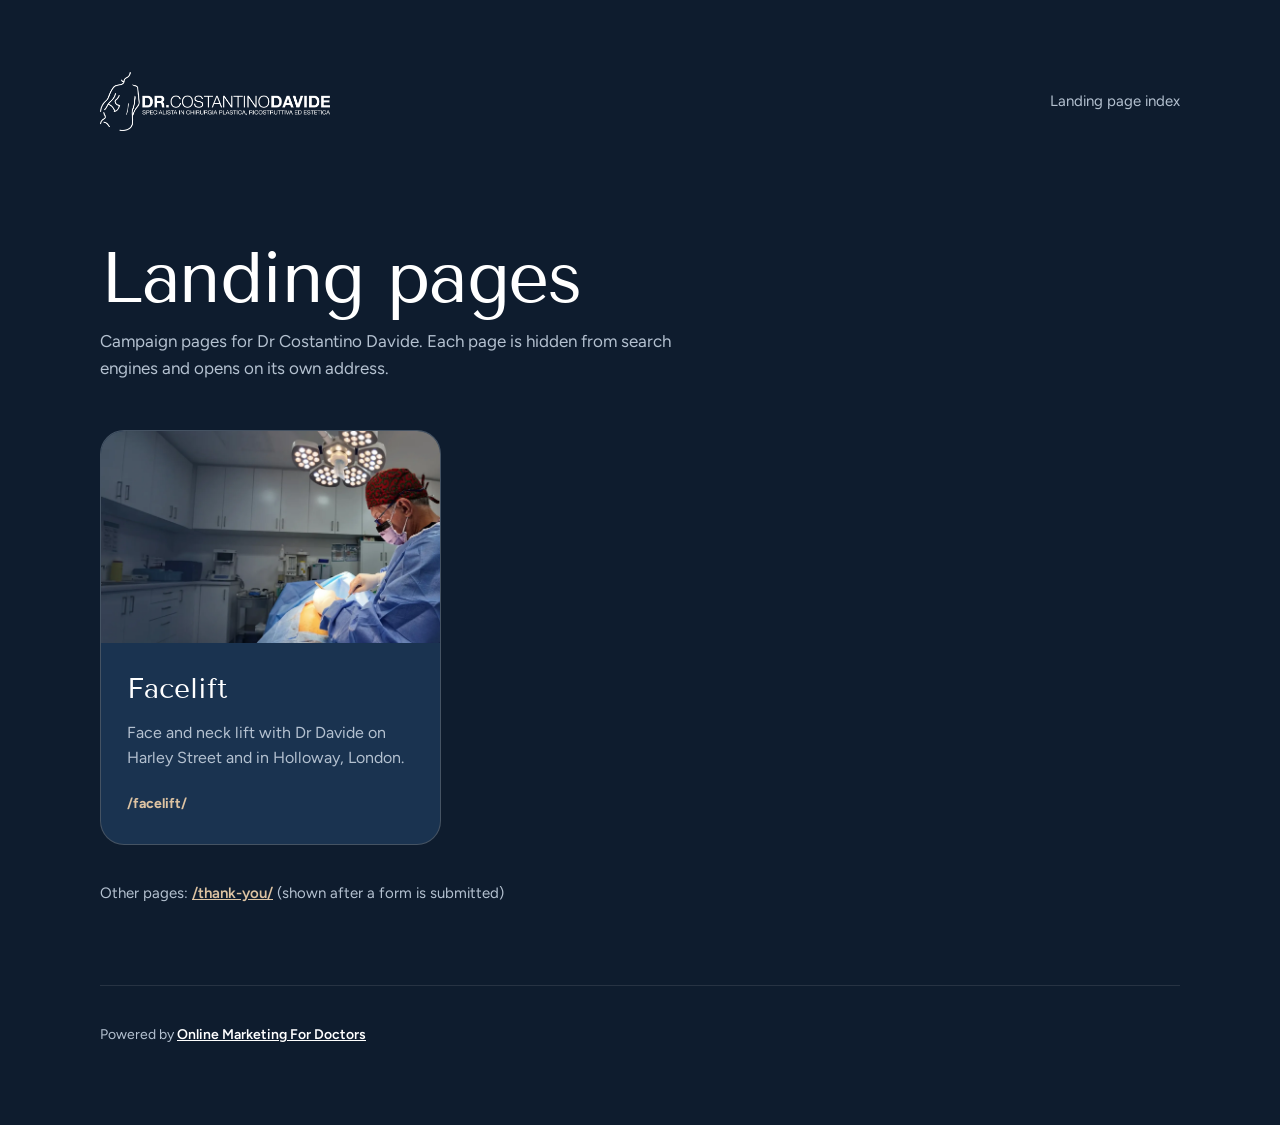
==== commit 8c7a463a: "Add /thank-you/ page for form submissions Co-Authored-By: Claude Opus 5.5 <noreply@anthropic.com> Cl" ====
--- a/index.html
+++ b/index.html
@@ -52,6 +52,8 @@
     .page-body h2 { margin: 0; font-family: "Tenor Sans", sans-serif; font-weight: 400; font-size: 1.75rem; color: var(--white); }
     .page-body p { margin: 8px 0 18px; color: var(--on-navy-muted); font-size: 1rem; }
     .page-url { font-size: .875rem; font-weight: 700; color: var(--brass-light); }
+    .other-pages { margin: 36px 0 0; font-size: .9375rem; color: var(--on-navy-muted); }
+    .other-pages a { color: var(--brass-light); font-weight: 600; }
     footer { margin-top: 80px; padding-top: 24px; border-top: 1px solid rgba(255, 255, 255, .1); font-size: .875rem; color: var(--on-navy-muted); }
     footer a { color: var(--white); font-weight: 600; }
     @media (prefers-reduced-motion: reduce) { * { transition: none !important; } }
@@ -80,6 +82,8 @@
           </a>
         </li>
       </ul>
+
+      <p class="other-pages">Other pages: <a href="/thank-you/">/thank-you/</a> (shown after a form is submitted)</p>
     </main>
 
     <footer>
